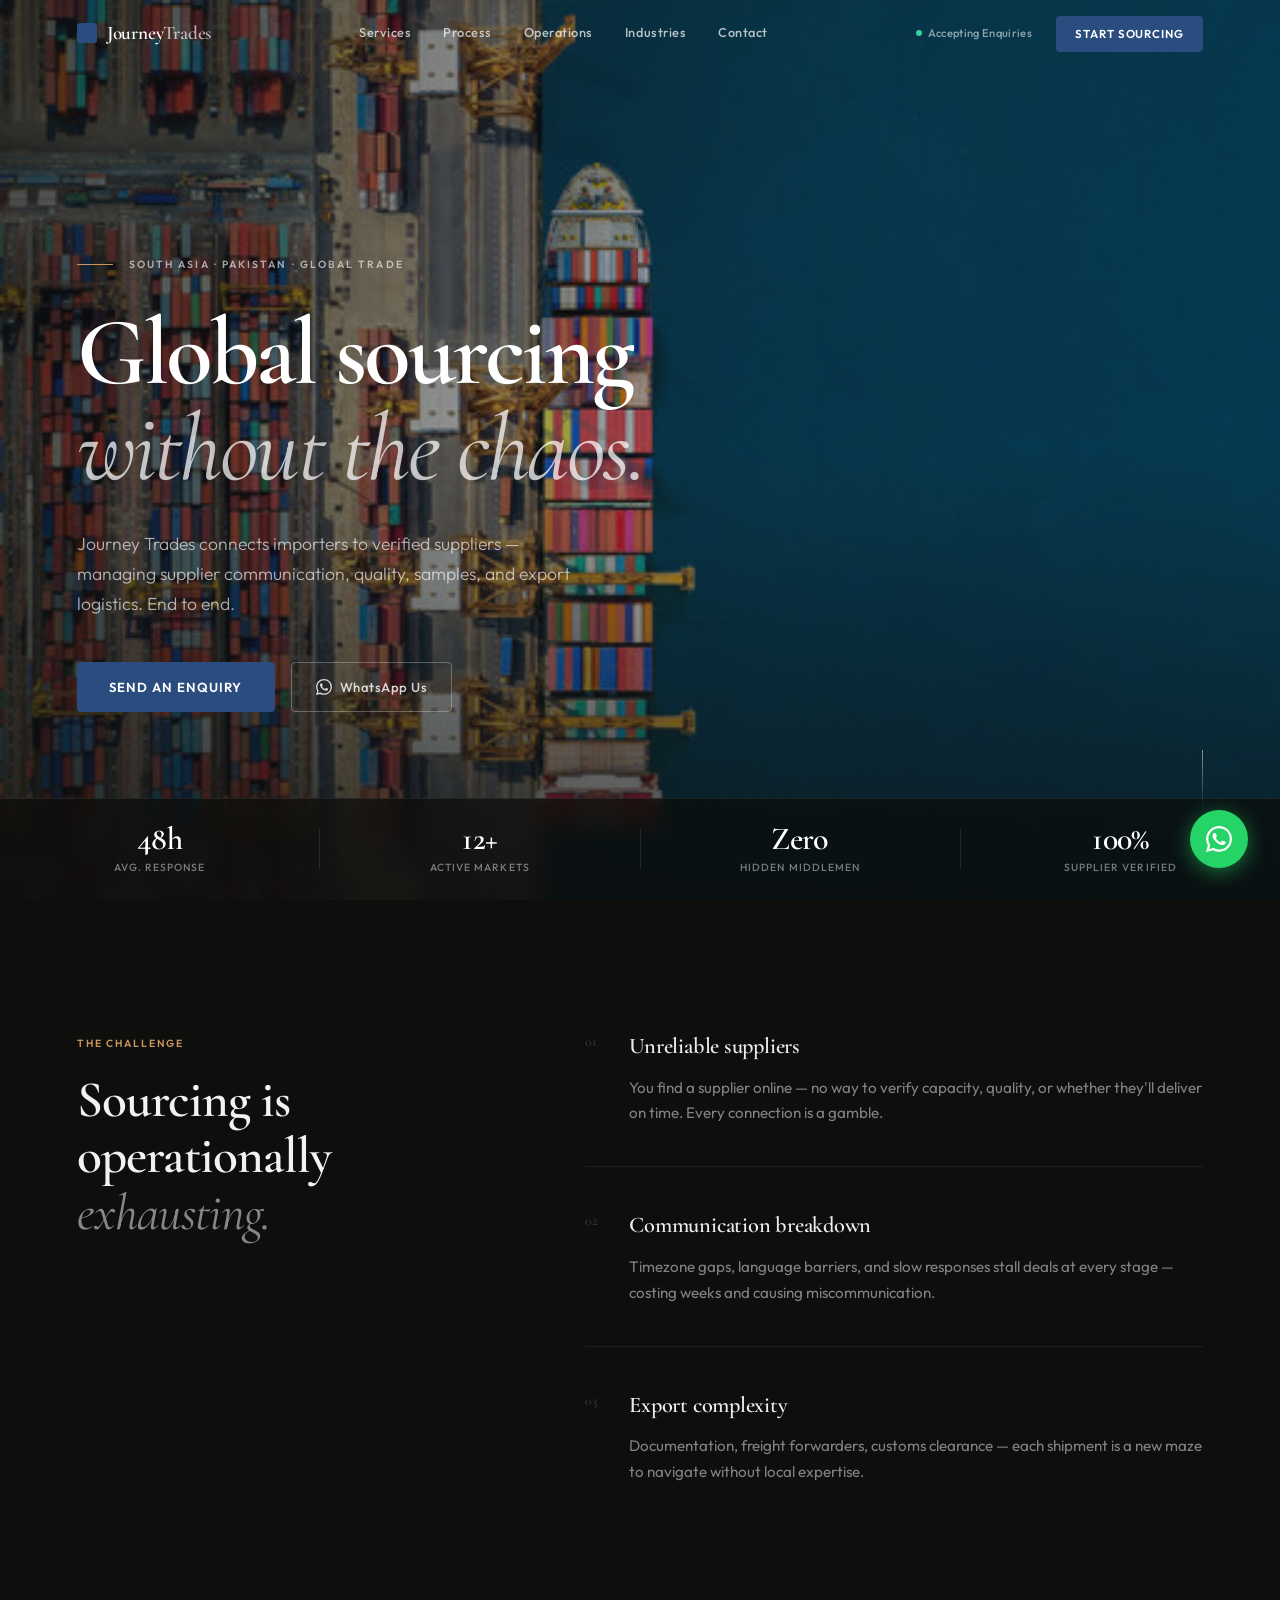
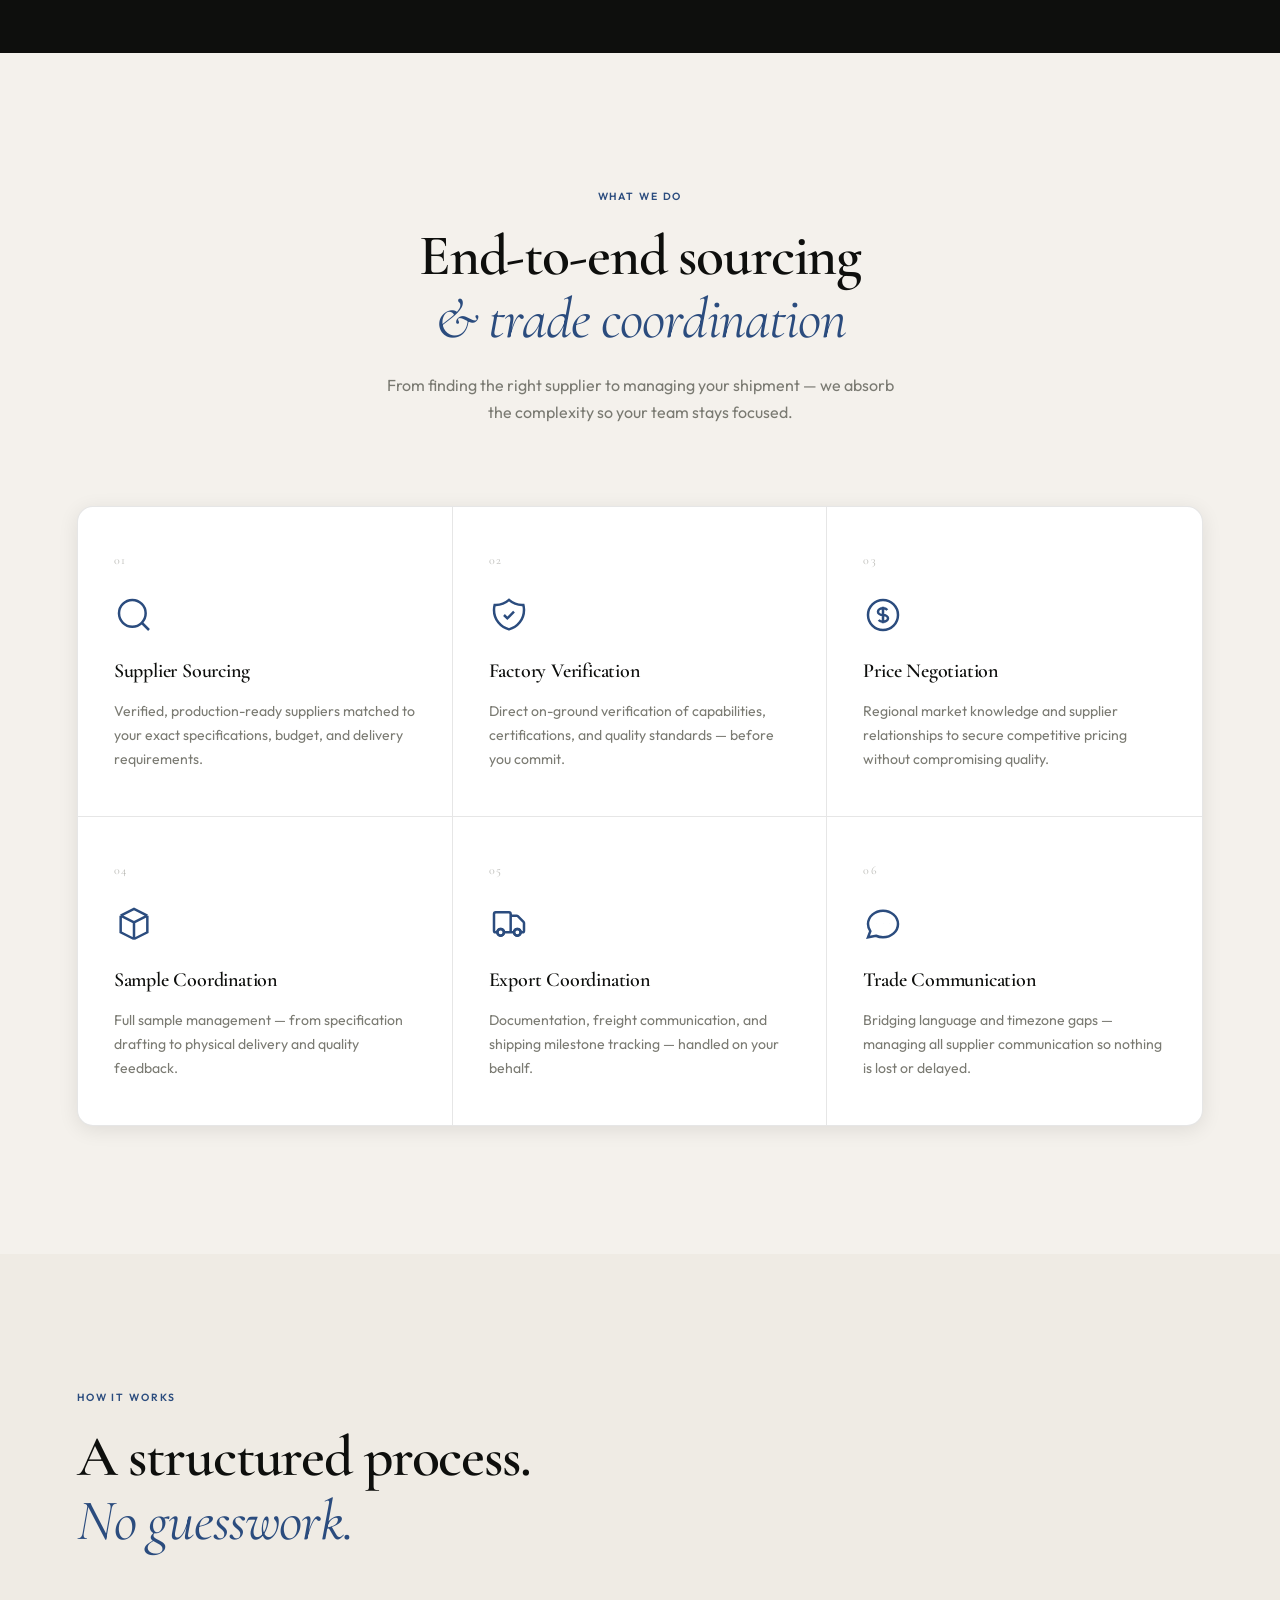
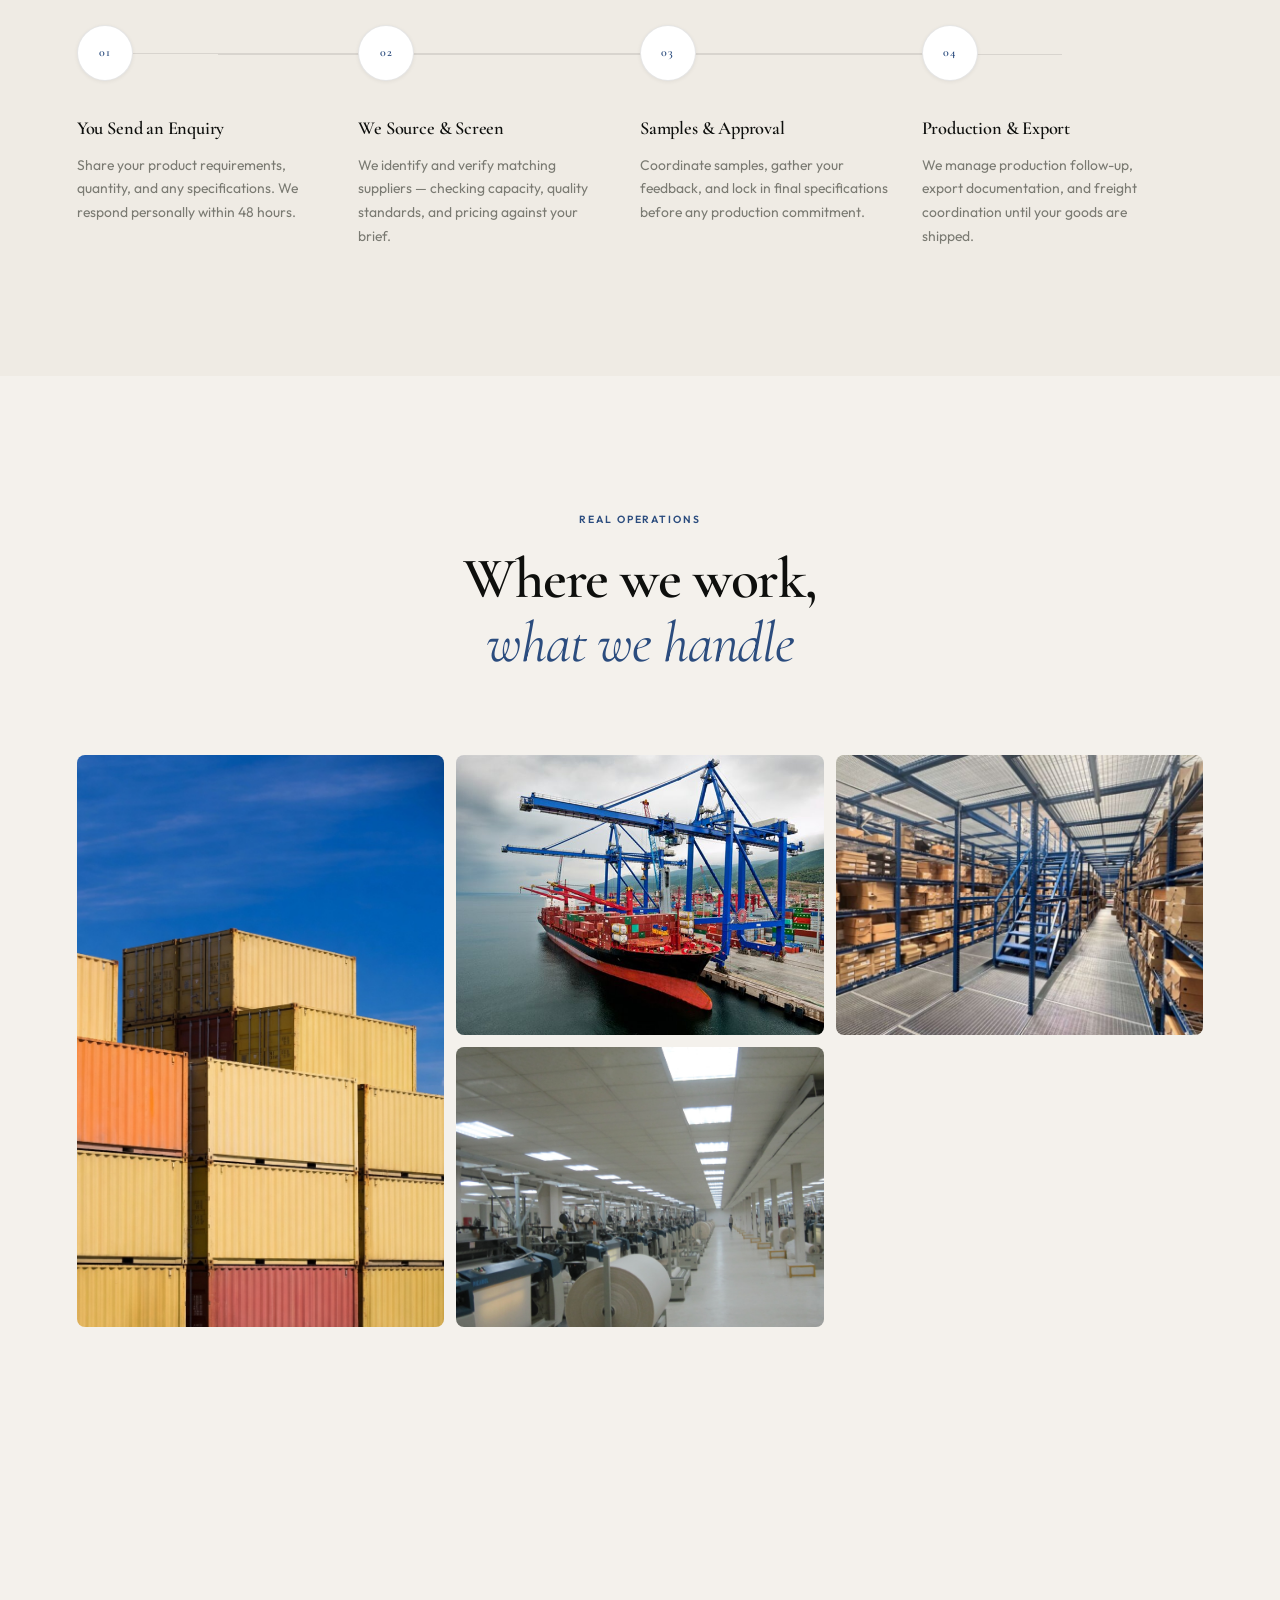
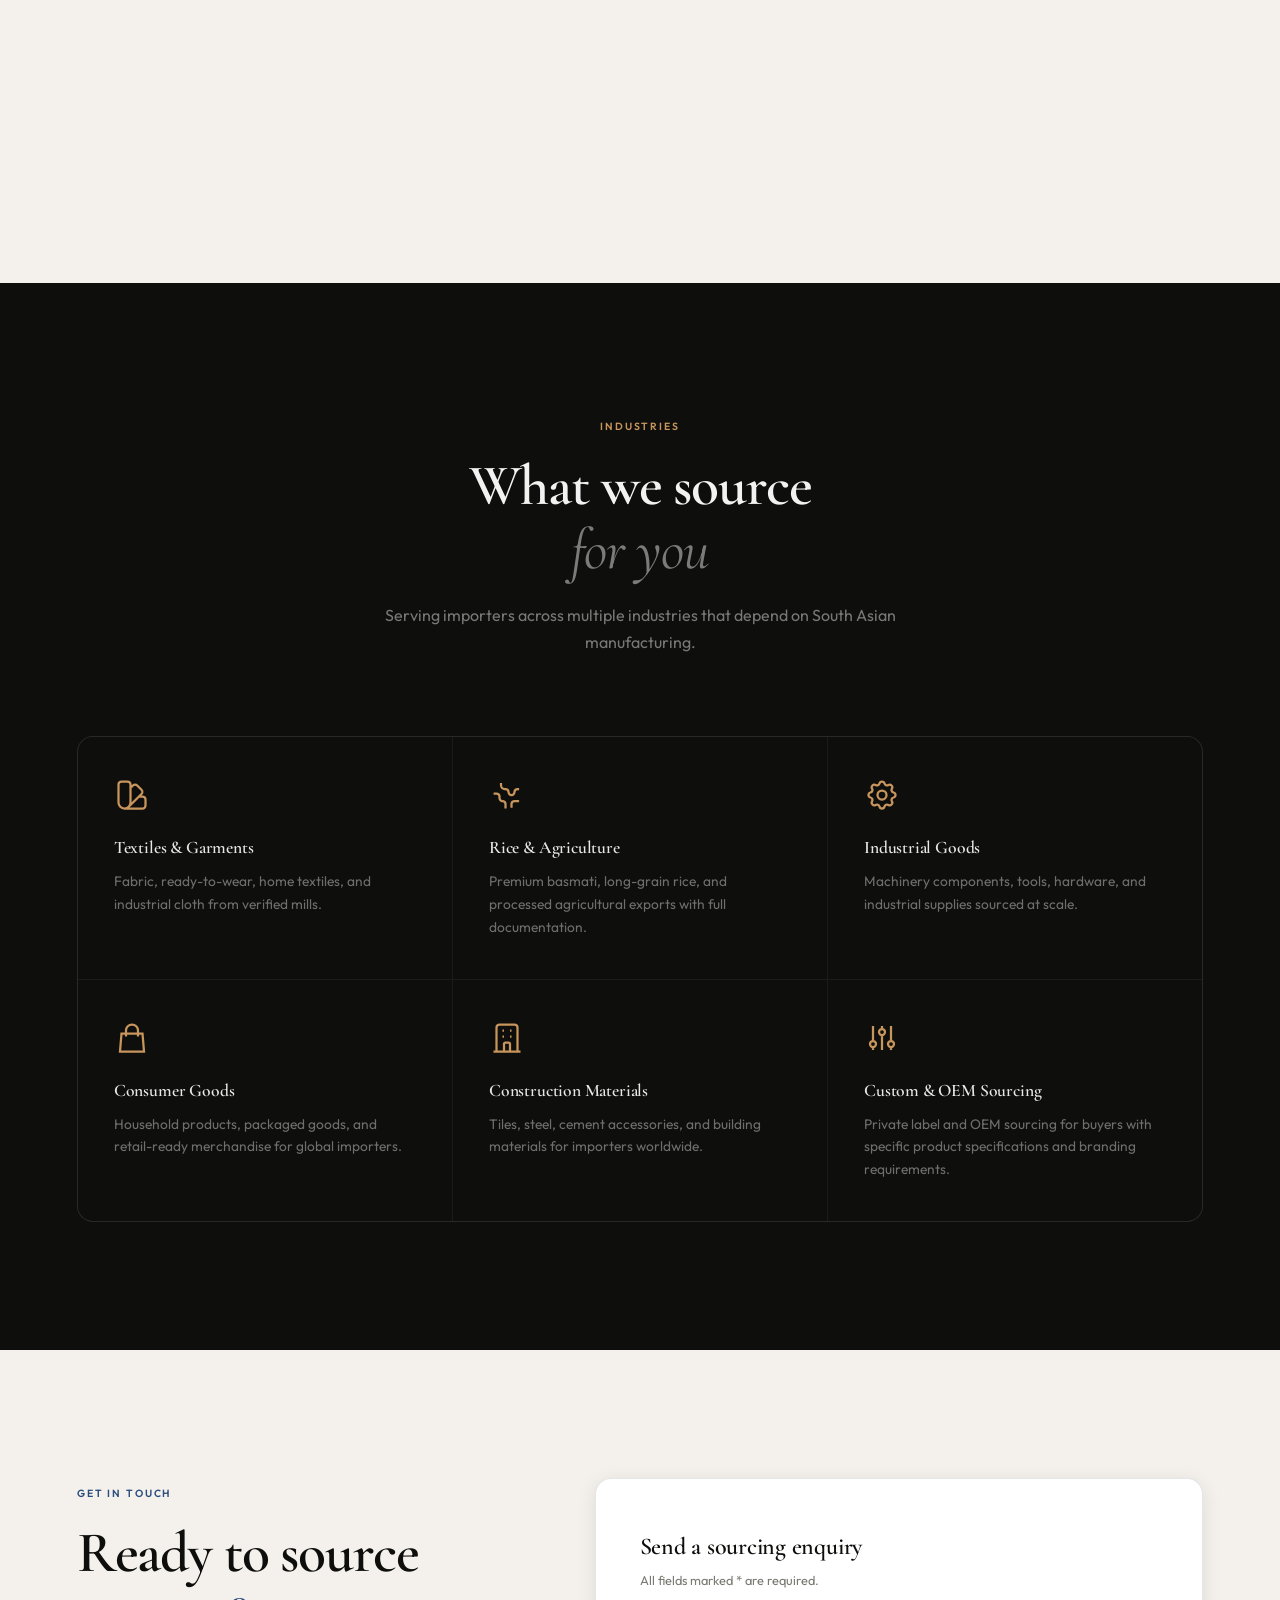
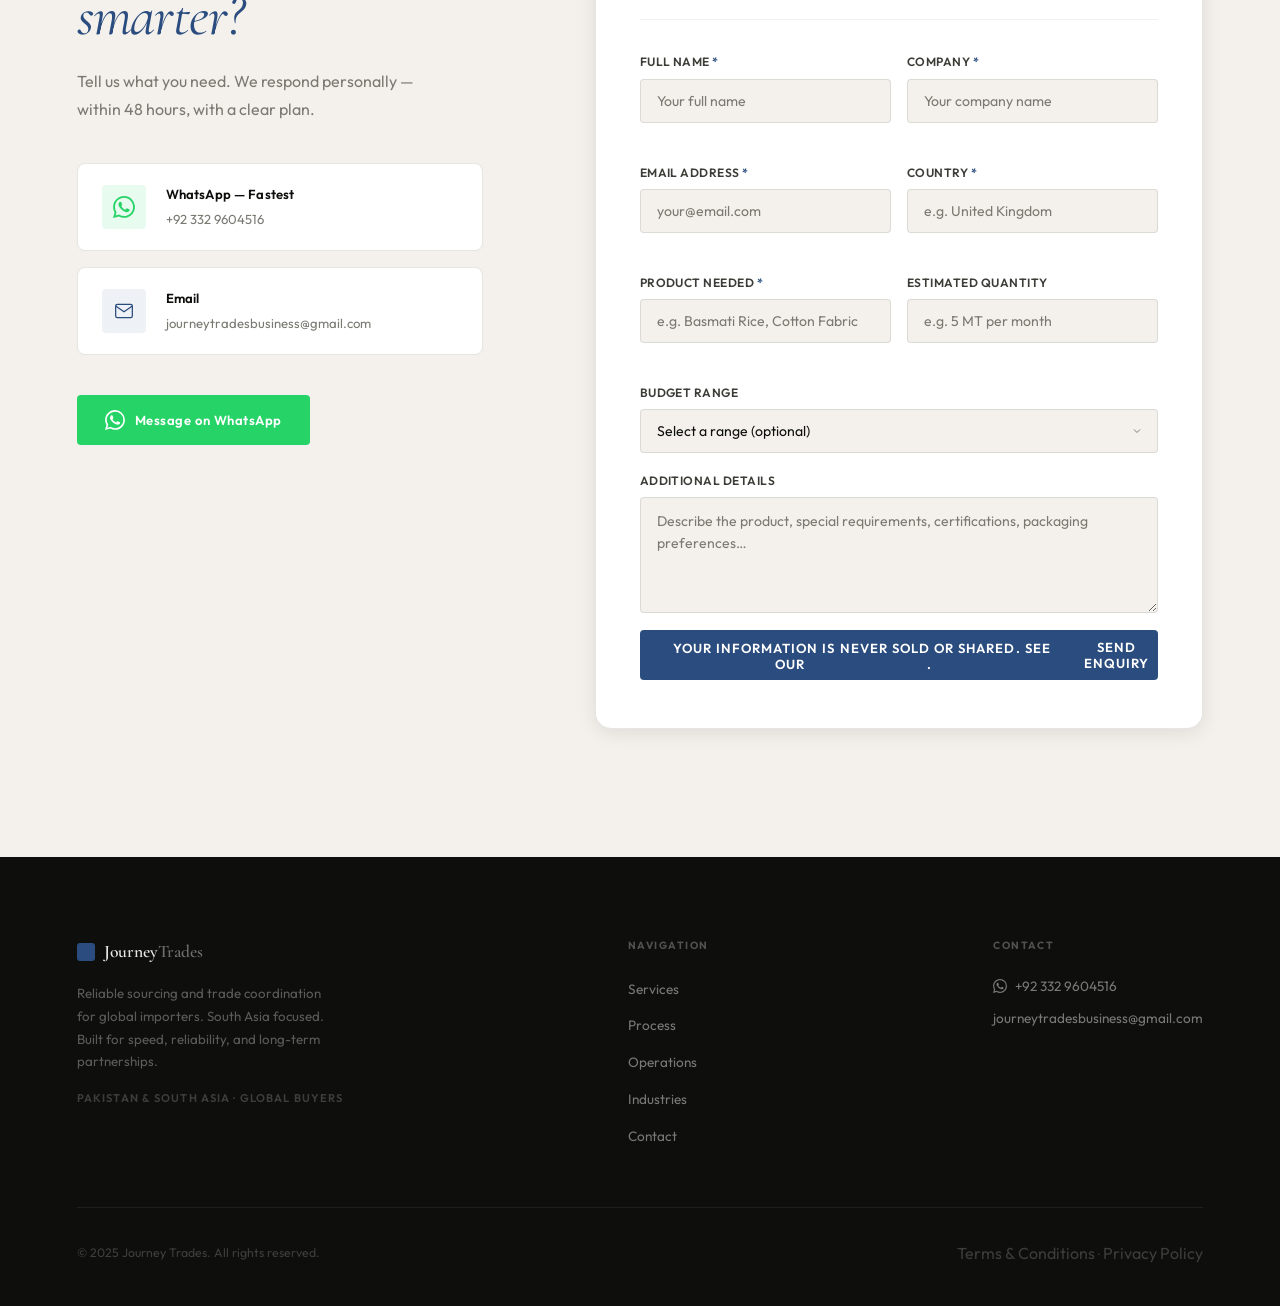
==== index.html @ 4d2b1385 "Update index.html" ====
<!DOCTYPE html>
<html lang="en">
<head>
  <meta charset="UTF-8">
  <meta name="viewport" content="width=device-width, initial-scale=1.0">
  <meta name="description" content="Journey Trades — Global sourcing without the operational chaos. Verified suppliers, trade coordination, and export management for importers worldwide.">
  <title>Journey Trades — Global Sourcing, Simplified</title>

  <!-- Fonts: Cormorant Garamond (display) + Outfit (body) -->
  <link rel="preconnect" href="https://fonts.googleapis.com">
  <link rel="preconnect" href="https://fonts.gstatic.com" crossorigin>
  <link href="https://fonts.googleapis.com/css2?family=Cormorant+Garamond:ital,wght@0,400;0,500;0,600;0,700;1,400;1,500&family=Outfit:wght@300;400;500;600;700&display=swap" rel="stylesheet">

  <link rel="stylesheet" href="./style.css">
</head>
<body>

<!-- ═══════════════════════════════════════
     NAVBAR
═══════════════════════════════════════ -->
<nav id="main-nav" role="navigation" aria-label="Main navigation">
  <div class="nav-inner">

    <a href="#" class="nav-logo" aria-label="Journey Trades home">
      <div class="nav-logo-mark" aria-hidden="true"></div>
      <span class="nav-logo-text">Journey<em>Trades</em></span>
    </a>

    <ul class="nav-links" role="list">
      <li><a href="#services">Services</a></li>
      <li><a href="#process">Process</a></li>
      <li><a href="#operations">Operations</a></li>
      <li><a href="#industries">Industries</a></li>
      <li><a href="#contact">Contact</a></li>
    </ul>

    <div class="nav-right">
      <span class="nav-badge" aria-hidden="true">
        <span class="nav-badge-dot"></span>
        Accepting Enquiries
      </span>
      <a href="#contact" class="nav-cta">Start Sourcing</a>
    </div>

    <button class="hamburger" id="hamburger" aria-label="Toggle navigation" aria-expanded="false" aria-controls="mobile-nav">
      <span></span>
      <span></span>
    </button>

  </div>
</nav>

<!-- Mobile Navigation -->
<div class="mobile-nav" id="mobile-nav" aria-hidden="true" role="dialog" aria-label="Mobile navigation">
  <div class="mobile-nav-inner">
    <a href="#services">Services</a>
    <a href="#process">Process</a>
    <a href="#operations">Operations</a>
    <a href="#industries">Industries</a>
    <a href="#contact">Contact</a>
    <a href="#contact" class="mobile-nav-cta">Start Sourcing →</a>
  </div>
</div>


<!-- ═══════════════════════════════════════
     HERO — Full-screen cinematic
═══════════════════════════════════════ -->
<section class="hero" id="hero" aria-label="Hero">

  <!-- Slideshow background -->
  <div class="hero-slideshow" aria-hidden="true">
    <div class="hero-slide active" data-src="./assets/images/hero-port.jpg"></div>
    <div class="hero-slide" data-src="./assets/images/hero-containers.jpg"></div>
    <div class="hero-slide" data-src="./assets/images/hero-factory.jpg"></div>
  </div>

  <!-- Overlays -->
  <div class="hero-overlay" aria-hidden="true"></div>
  <div class="hero-grain" aria-hidden="true"></div>

  <!-- Content -->
  <div class="hero-content">
    <div class="hero-eyebrow">
      <span class="hero-eyebrow-line" aria-hidden="true"></span>
      <span>South Asia · Pakistan · Global Trade</span>
    </div>

    <h1 class="hero-heading">
      Global sourcing<br>
      <em>without the chaos.</em>
    </h1>

    <p class="hero-sub">
      Journey Trades connects importers to verified suppliers — managing supplier communication, quality, samples, and export logistics. End to end.
    </p>

    <div class="hero-actions">
      <a href="#contact" class="btn-primary">Send an Enquiry</a>
      <a href="https://wa.me/923329604516" class="btn-ghost" target="_blank" rel="noopener">
        <svg width="16" height="16" viewBox="0 0 24 24" fill="currentColor" aria-hidden="true"><path d="M17.472 14.382c-.297-.149-1.758-.867-2.03-.967-.273-.099-.471-.148-.67.15-.197.297-.767.966-.94 1.164-.173.199-.347.223-.644.075-.297-.15-1.255-.463-2.39-1.475-.883-.788-1.48-1.761-1.653-2.059-.173-.297-.018-.458.13-.606.134-.133.298-.347.446-.52.149-.174.198-.298.298-.497.099-.198.05-.371-.025-.52-.075-.149-.669-1.612-.916-2.207-.242-.579-.487-.5-.669-.51-.173-.008-.371-.01-.57-.01-.198 0-.52.074-.792.372-.272.297-1.04 1.016-1.04 2.479 0 1.462 1.065 2.875 1.213 3.074.149.198 2.096 3.2 5.077 4.487.709.306 1.262.489 1.694.625.712.227 1.36.195 1.871.118.571-.085 1.758-.719 2.006-1.413.248-.694.248-1.289.173-1.413-.074-.124-.272-.198-.57-.347m-5.421 7.403h-.004a9.87 9.87 0 01-5.031-1.378l-.361-.214-3.741.982.998-3.648-.235-.374a9.86 9.86 0 01-1.51-5.26c.001-5.45 4.436-9.884 9.888-9.884 2.64 0 5.122 1.03 6.988 2.898a9.825 9.825 0 012.893 6.994c-.003 5.45-4.437 9.884-9.885 9.884m8.413-18.297A11.815 11.815 0 0012.05 0C5.495 0 .16 5.335.157 11.892c0 2.096.547 4.142 1.588 5.945L.057 24l6.305-1.654a11.882 11.882 0 005.683 1.448h.005c6.554 0 11.89-5.335 11.893-11.893a11.821 11.821 0 00-3.48-8.413z"/></svg>
        WhatsApp Us
      </a>
    </div>
  </div>

  <!-- Bottom bar: trust metrics -->
  <div class="hero-metrics" aria-label="Key stats">
    <div class="hero-metric">
      <span class="hero-metric-num">48h</span>
      <span class="hero-metric-label">Avg. Response</span>
    </div>
    <div class="hero-metric-div" aria-hidden="true"></div>
    <div class="hero-metric">
      <span class="hero-metric-num">12+</span>
      <span class="hero-metric-label">Active Markets</span>
    </div>
    <div class="hero-metric-div" aria-hidden="true"></div>
    <div class="hero-metric">
      <span class="hero-metric-num">Zero</span>
      <span class="hero-metric-label">Hidden Middlemen</span>
    </div>
    <div class="hero-metric-div" aria-hidden="true"></div>
    <div class="hero-metric">
      <span class="hero-metric-num">100%</span>
      <span class="hero-metric-label">Supplier Verified</span>
    </div>
  </div>

  <!-- Scroll indicator -->
  <div class="hero-scroll" aria-hidden="true">
    <span class="hero-scroll-line"></span>
  </div>

</section>


<!-- ═══════════════════════════════════════
     PROBLEM SECTION
═══════════════════════════════════════ -->
<section class="problem" id="problem" aria-labelledby="problem-heading">
  <div class="problem-inner">
    <div class="problem-left reveal">
      <span class="section-tag">The Challenge</span>
      <h2 id="problem-heading" class="section-heading">Sourcing is<br>operationally<br><em>exhausting.</em></h2>
    </div>
    <div class="problem-right">
      <div class="problem-item reveal">
        <div class="problem-num" aria-hidden="true">01</div>
        <div class="problem-text">
          <h3>Unreliable suppliers</h3>
          <p>You find a supplier online — no way to verify capacity, quality, or whether they'll deliver on time. Every connection is a gamble.</p>
        </div>
      </div>
      <div class="problem-item reveal">
        <div class="problem-num" aria-hidden="true">02</div>
        <div class="problem-text">
          <h3>Communication breakdown</h3>
          <p>Timezone gaps, language barriers, and slow responses stall deals at every stage — costing weeks and causing miscommunication.</p>
        </div>
      </div>
      <div class="problem-item reveal">
        <div class="problem-num" aria-hidden="true">03</div>
        <div class="problem-text">
          <h3>Export complexity</h3>
          <p>Documentation, freight forwarders, customs clearance — each shipment is a new maze to navigate without local expertise.</p>
        </div>
      </div>
    </div>
  </div>
</section>


<!-- ═══════════════════════════════════════
     SERVICES
═══════════════════════════════════════ -->
<section class="services" id="services" aria-labelledby="services-heading">
  <div class="section-head reveal">
    <span class="section-tag">What We Do</span>
    <h2 id="services-heading" class="section-heading">End-to-end sourcing<br><em>&amp; trade coordination</em></h2>
    <p class="section-sub">From finding the right supplier to managing your shipment — we absorb the complexity so your team stays focused.</p>
  </div>

  <div class="services-grid">

    <article class="service-card reveal">
      <div class="service-card-num" aria-hidden="true">01</div>
      <div class="service-icon" aria-hidden="true">
        <svg viewBox="0 0 24 24" fill="none" stroke="currentColor" stroke-width="1.5"><circle cx="11" cy="11" r="8"/><path d="m21 21-4.35-4.35"/></svg>
      </div>
      <h3>Supplier Sourcing</h3>
      <p>Verified, production-ready suppliers matched to your exact specifications, budget, and delivery requirements.</p>
    </article>

    <article class="service-card reveal">
      <div class="service-card-num" aria-hidden="true">02</div>
      <div class="service-icon" aria-hidden="true">
        <svg viewBox="0 0 24 24" fill="none" stroke="currentColor" stroke-width="1.5"><path d="M9 12l2 2 4-4m5.618-4.016A11.955 11.955 0 0112 2.944a11.955 11.955 0 01-8.618 3.04A12.02 12.02 0 003 9c0 5.591 3.824 10.29 9 11.622 5.176-1.332 9-6.03 9-11.622 0-1.042-.133-2.052-.382-3.016z"/></svg>
      </div>
      <h3>Factory Verification</h3>
      <p>Direct on-ground verification of capabilities, certifications, and quality standards — before you commit.</p>
    </article>

    <article class="service-card reveal">
      <div class="service-card-num" aria-hidden="true">03</div>
      <div class="service-icon" aria-hidden="true">
        <svg viewBox="0 0 24 24" fill="none" stroke="currentColor" stroke-width="1.5"><path d="M12 8c-1.657 0-3 .895-3 2s1.343 2 3 2 3 .895 3 2-1.343 2-3 2m0-8c1.11 0 2.08.402 2.599 1M12 8V7m0 1v8m0 0v1m0-1c-1.11 0-2.08-.402-2.599-1M21 12a9 9 0 11-18 0 9 9 0 0118 0z"/></svg>
      </div>
      <h3>Price Negotiation</h3>
      <p>Regional market knowledge and supplier relationships to secure competitive pricing without compromising quality.</p>
    </article>

    <article class="service-card reveal">
      <div class="service-card-num" aria-hidden="true">04</div>
      <div class="service-icon" aria-hidden="true">
        <svg viewBox="0 0 24 24" fill="none" stroke="currentColor" stroke-width="1.5"><path d="M20 7l-8-4-8 4m16 0l-8 4m8-4v10l-8 4m0-10L4 7m8 4v10M4 7v10l8 4"/></svg>
      </div>
      <h3>Sample Coordination</h3>
      <p>Full sample management — from specification drafting to physical delivery and quality feedback.</p>
    </article>

    <article class="service-card reveal">
      <div class="service-card-num" aria-hidden="true">05</div>
      <div class="service-icon" aria-hidden="true">
        <svg viewBox="0 0 24 24" fill="none" stroke="currentColor" stroke-width="1.5"><path d="M9 17a2 2 0 11-4 0 2 2 0 014 0zM19 17a2 2 0 11-4 0 2 2 0 014 0z"/><path d="M13 16V6a1 1 0 00-1-1H4a1 1 0 00-1 1v10a1 1 0 001 1h1m8-1a1 1 0 01-1 1H9m4-1V8a1 1 0 011-1h2.586a1 1 0 01.707.293l3.414 3.414a1 1 0 01.293.707V16a1 1 0 01-1 1h-1m-6-1a1 1 0 001 1h1M5 17a2 2 0 104 0m-4 0a2 2 0 114 0m6 0a2 2 0 104 0m-4 0a2 2 0 114 0"/></svg>
      </div>
      <h3>Export Coordination</h3>
      <p>Documentation, freight communication, and shipping milestone tracking — handled on your behalf.</p>
    </article>

    <article class="service-card reveal">
      <div class="service-card-num" aria-hidden="true">06</div>
      <div class="service-icon" aria-hidden="true">
        <svg viewBox="0 0 24 24" fill="none" stroke="currentColor" stroke-width="1.5"><path d="M8 12h.01M12 12h.01M16 12h.01M21 12c0 4.418-4.03 8-9 8a9.863 9.863 0 01-4.255-.949L3 20l1.395-3.72C3.512 15.042 3 13.574 3 12c0-4.418 4.03-8 9-8s9 3.582 9 8z"/></svg>
      </div>
      <h3>Trade Communication</h3>
      <p>Bridging language and timezone gaps — managing all supplier communication so nothing is lost or delayed.</p>
    </article>

  </div>
</section>


<!-- ═══════════════════════════════════════
     PROCESS
═══════════════════════════════════════ -->
<section class="process" id="process" aria-labelledby="process-heading">
  <div class="process-inner">
    <div class="section-head reveal">
      <span class="section-tag">How It Works</span>
      <h2 id="process-heading" class="section-heading">A structured process.<br><em>No guesswork.</em></h2>
    </div>

    <div class="process-steps">
      <div class="process-step reveal">
        <div class="process-step-num" aria-hidden="true">01</div>
        <div class="process-step-line" aria-hidden="true"></div>
        <h3>You Send an Enquiry</h3>
        <p>Share your product requirements, quantity, and any specifications. We respond personally within 48 hours.</p>
      </div>
      <div class="process-step reveal">
        <div class="process-step-num" aria-hidden="true">02</div>
        <div class="process-step-line" aria-hidden="true"></div>
        <h3>We Source &amp; Screen</h3>
        <p>We identify and verify matching suppliers — checking capacity, quality standards, and pricing against your brief.</p>
      </div>
      <div class="process-step reveal">
        <div class="process-step-num" aria-hidden="true">03</div>
        <div class="process-step-line" aria-hidden="true"></div>
        <h3>Samples &amp; Approval</h3>
        <p>Coordinate samples, gather your feedback, and lock in final specifications before any production commitment.</p>
      </div>
      <div class="process-step reveal">
        <div class="process-step-num" aria-hidden="true">04</div>
        <div class="process-step-line" aria-hidden="true"></div>
        <h3>Production &amp; Export</h3>
        <p>We manage production follow-up, export documentation, and freight coordination until your goods are shipped.</p>
      </div>
    </div>
  </div>
</section>


<!-- ═══════════════════════════════════════
     OPERATIONS GALLERY
═══════════════════════════════════════ -->
<section class="operations" id="operations" aria-labelledby="operations-heading">
  <div class="section-head reveal">
    <span class="section-tag">Real Operations</span>
    <h2 id="operations-heading" class="section-heading">Where we work,<br><em>what we handle</em></h2>
  </div>

  <div class="gallery-grid reveal">
    <div class="gallery-item gallery-tall">
      <img src="./assets/images/ops-containers-tall.jpg"
           alt="Container yard operations — stacked shipping containers"
           loading="lazy" width="600" height="840">
      <div class="gallery-caption">Container Yard Operations</div>
    </div>
    <div class="gallery-item">
      <img src="./assets/images/ops-port-crane.jpg"
           alt="Port crane loading containers for export"
           loading="lazy" width="600" height="420">
      <div class="gallery-caption">Port Loading — Export</div>
    </div>
    <div class="gallery-item">
      <img src="./assets/images/ops-warehouse.jpg"
           alt="Warehouse inventory and storage operations"
           loading="lazy" width="600" height="420">
      <div class="gallery-caption">Warehouse &amp; Storage</div>
    </div>
    <div class="gallery-item">
      <img src="./assets/images/ops-factory-floor.jpg"
           alt="Factory floor — textile production"
           loading="lazy" width="600" height="420">
      <div class="gallery-caption">Factory Inspection</div>
    </div>
  </div>

  <!-- Full-width cinematic strip -->
  <div class="gallery-strip reveal" aria-hidden="true">
    <img src="./assets/images/strip-port-wide.jpg"
         alt="Aerial view of container port operations"
         loading="lazy" width="1600" height="480">
    <div class="gallery-strip-overlay">
      <blockquote>
        "We operate where trade actually happens — on the ground, in the factories, at the ports."
      </blockquote>
    </div>
  </div>
</section>


<!-- ═══════════════════════════════════════
     INDUSTRIES
═══════════════════════════════════════ -->
<section class="industries" id="industries" aria-labelledby="industries-heading">
  <div class="section-head reveal">
    <span class="section-tag">Industries</span>
    <h2 id="industries-heading" class="section-heading">What we source<br><em>for you</em></h2>
    <p class="section-sub">Serving importers across multiple industries that depend on South Asian manufacturing.</p>
  </div>

  <div class="industries-grid">
    <div class="industry-item reveal">
      <div class="industry-icon" aria-hidden="true">
        <svg viewBox="0 0 24 24" fill="none" stroke="currentColor" stroke-width="1.5"><path d="M7 21a4 4 0 01-4-4V5a2 2 0 012-2h4a2 2 0 012 2v12a4 4 0 01-4 4zm0 0h12a2 2 0 002-2v-4a2 2 0 00-2-2h-2.343M11 7.343l1.657-1.657a2 2 0 012.828 0l2.829 2.829a2 2 0 010 2.828l-8.486 8.485M7 17h.01"/></svg>
      </div>
      <h4>Textiles &amp; Garments</h4>
      <p>Fabric, ready-to-wear, home textiles, and industrial cloth from verified mills.</p>
    </div>
    <div class="industry-item reveal">
      <div class="industry-icon" aria-hidden="true">
        <svg viewBox="0 0 24 24" fill="none" stroke="currentColor" stroke-width="1.5"><path d="M3.055 11H5a2 2 0 012 2v1a2 2 0 002 2 2 2 0 012 2v2.945M8 3.935V5.5A2.5 2.5 0 0010.5 8h.5a2 2 0 012 2 2 2 0 104 0 2 2 0 012-2h1.064M15 20.488V18a2 2 0 012-2h3.064"/></svg>
      </div>
      <h4>Rice &amp; Agriculture</h4>
      <p>Premium basmati, long-grain rice, and processed agricultural exports with full documentation.</p>
    </div>
    <div class="industry-item reveal">
      <div class="industry-icon" aria-hidden="true">
        <svg viewBox="0 0 24 24" fill="none" stroke="currentColor" stroke-width="1.5"><path d="M10.325 4.317c.426-1.756 2.924-1.756 3.35 0a1.724 1.724 0 002.573 1.066c1.543-.94 3.31.826 2.37 2.37a1.724 1.724 0 001.065 2.572c1.756.426 1.756 2.924 0 3.35a1.724 1.724 0 00-1.066 2.573c.94 1.543-.826 3.31-2.37 2.37a1.724 1.724 0 00-2.572 1.065c-.426 1.756-2.924 1.756-3.35 0a1.724 1.724 0 00-2.573-1.066c-1.543.94-3.31-.826-2.37-2.37a1.724 1.724 0 00-1.065-2.572c-1.756-.426-1.756-2.924 0-3.35a1.724 1.724 0 001.066-2.573c-.94-1.543.826-3.31 2.37-2.37.996.608 2.296.07 2.572-1.065z"/><circle cx="12" cy="12" r="3"/></svg>
      </div>
      <h4>Industrial Goods</h4>
      <p>Machinery components, tools, hardware, and industrial supplies sourced at scale.</p>
    </div>
    <div class="industry-item reveal">
      <div class="industry-icon" aria-hidden="true">
        <svg viewBox="0 0 24 24" fill="none" stroke="currentColor" stroke-width="1.5"><path d="M16 11V7a4 4 0 00-8 0v4M5 9h14l1 12H4L5 9z"/></svg>
      </div>
      <h4>Consumer Goods</h4>
      <p>Household products, packaged goods, and retail-ready merchandise for global importers.</p>
    </div>
    <div class="industry-item reveal">
      <div class="industry-icon" aria-hidden="true">
        <svg viewBox="0 0 24 24" fill="none" stroke="currentColor" stroke-width="1.5"><path d="M19 21V5a2 2 0 00-2-2H7a2 2 0 00-2 2v16m14 0h2m-2 0h-5m-9 0H3m2 0h5M9 7h1m-1 4h1m4-4h1m-1 4h1m-5 10v-5a1 1 0 011-1h2a1 1 0 011 1v5m-4 0h4"/></svg>
      </div>
      <h4>Construction Materials</h4>
      <p>Tiles, steel, cement accessories, and building materials for importers worldwide.</p>
    </div>
    <div class="industry-item reveal">
      <div class="industry-icon" aria-hidden="true">
        <svg viewBox="0 0 24 24" fill="none" stroke="currentColor" stroke-width="1.5"><path d="M12 6V4m0 2a2 2 0 100 4m0-4a2 2 0 110 4m-6 8a2 2 0 100-4m0 4a2 2 0 110-4m0 4v2m0-6V4m6 6v10m6-2a2 2 0 100-4m0 4a2 2 0 110-4m0 4v2m0-6V4"/></svg>
      </div>
      <h4>Custom &amp; OEM Sourcing</h4>
      <p>Private label and OEM sourcing for buyers with specific product specifications and branding requirements.</p>
    </div>
  </div>
</section>


<!-- ═══════════════════════════════════════
     CONTACT
═══════════════════════════════════════ -->
<section class="contact" id="contact" aria-labelledby="contact-heading">
  <div class="contact-inner">

    <!-- Left: Info -->
    <div class="contact-left reveal">
      <span class="section-tag">Get in Touch</span>
      <h2 id="contact-heading" class="section-heading">Ready to source<br><em>smarter?</em></h2>
      <p class="section-sub">Tell us what you need. We respond personally — within 48 hours, with a clear plan.</p>

      <div class="contact-channels">
        <a href="https://wa.me/923329604516" class="contact-channel" target="_blank" rel="noopener">
          <div class="contact-channel-icon wa" aria-hidden="true">
            <svg viewBox="0 0 24 24" fill="#25D366"><path d="M17.472 14.382c-.297-.149-1.758-.867-2.03-.967-.273-.099-.471-.148-.67.15-.197.297-.767.966-.94 1.164-.173.199-.347.223-.644.075-.297-.15-1.255-.463-2.39-1.475-.883-.788-1.48-1.761-1.653-2.059-.173-.297-.018-.458.13-.606.134-.133.298-.347.446-.52.149-.174.198-.298.298-.497.099-.198.05-.371-.025-.52-.075-.149-.669-1.612-.916-2.207-.242-.579-.487-.5-.669-.51-.173-.008-.371-.01-.57-.01-.198 0-.52.074-.792.372-.272.297-1.04 1.016-1.04 2.479 0 1.462 1.065 2.875 1.213 3.074.149.198 2.096 3.2 5.077 4.487.709.306 1.262.489 1.694.625.712.227 1.36.195 1.871.118.571-.085 1.758-.719 2.006-1.413.248-.694.248-1.289.173-1.413-.074-.124-.272-.198-.57-.347m-5.421 7.403h-.004a9.87 9.87 0 01-5.031-1.378l-.361-.214-3.741.982.998-3.648-.235-.374a9.86 9.86 0 01-1.51-5.26c.001-5.45 4.436-9.884 9.888-9.884 2.64 0 5.122 1.03 6.988 2.898a9.825 9.825 0 012.893 6.994c-.003 5.45-4.437 9.884-9.885 9.884m8.413-18.297A11.815 11.815 0 0012.05 0C5.495 0 .16 5.335.157 11.892c0 2.096.547 4.142 1.588 5.945L.057 24l6.305-1.654a11.882 11.882 0 005.683 1.448h.005c6.554 0 11.89-5.335 11.893-11.893a11.821 11.821 0 00-3.48-8.413z"/></svg>
          </div>
          <div>
            <strong>WhatsApp — Fastest</strong>
            <span>+92 332 9604516</span>
          </div>
        </a>
        <a href="mailto:journeytradesbusiness@gmail.com" class="contact-channel">
          <div class="contact-channel-icon em" aria-hidden="true">
            <svg viewBox="0 0 24 24" fill="none" stroke="currentColor" stroke-width="1.5"><path d="M4 4h16c1.1 0 2 .9 2 2v12c0 1.1-.9 2-2 2H4c-1.1 0-2-.9-2-2V6c0-1.1.9-2 2-2z"/><polyline points="22,6 12,13 2,6"/></svg>
          </div>
          <div>
            <strong>Email</strong>
            <span>journeytradesbusiness@gmail.com</span>
          </div>
        </a>
      </div>

      <a href="https://wa.me/923329604516" class="btn-wa" target="_blank" rel="noopener">
        <svg width="20" height="20" viewBox="0 0 24 24" fill="#fff" aria-hidden="true"><path d="M17.472 14.382c-.297-.149-1.758-.867-2.03-.967-.273-.099-.471-.148-.67.15-.197.297-.767.966-.94 1.164-.173.199-.347.223-.644.075-.297-.15-1.255-.463-2.39-1.475-.883-.788-1.48-1.761-1.653-2.059-.173-.297-.018-.458.13-.606.134-.133.298-.347.446-.52.149-.174.198-.298.298-.497.099-.198.05-.371-.025-.52-.075-.149-.669-1.612-.916-2.207-.242-.579-.487-.5-.669-.51-.173-.008-.371-.01-.57-.01-.198 0-.52.074-.792.372-.272.297-1.04 1.016-1.04 2.479 0 1.462 1.065 2.875 1.213 3.074.149.198 2.096 3.2 5.077 4.487.709.306 1.262.489 1.694.625.712.227 1.36.195 1.871.118.571-.085 1.758-.719 2.006-1.413.248-.694.248-1.289.173-1.413-.074-.124-.272-.198-.57-.347m-5.421 7.403h-.004a9.87 9.87 0 01-5.031-1.378l-.361-.214-3.741.982.998-3.648-.235-.374a9.86 9.86 0 01-1.51-5.26c.001-5.45 4.436-9.884 9.888-9.884 2.64 0 5.122 1.03 6.988 2.898a9.825 9.825 0 012.893 6.994c-.003 5.45-4.437 9.884-9.885 9.884m8.413-18.297A11.815 11.815 0 0012.05 0C5.495 0 .16 5.335.157 11.892c0 2.096.547 4.142 1.588 5.945L.057 24l6.305-1.654a11.882 11.882 0 005.683 1.448h.005c6.554 0 11.89-5.335 11.893-11.893a11.821 11.821 0 00-3.48-8.413z"/></svg>
        Message on WhatsApp
      </a>
    </div>

    <!-- Right: Form -->
    <div class="contact-form reveal">
      <!-- Success State -->
      <div class="form-success" id="form-success" role="alert" aria-live="polite" aria-atomic="true">
        <svg width="32" height="32" viewBox="0 0 24 24" fill="none" stroke="#22c55e" stroke-width="2" aria-hidden="true"><path d="M9 12l2 2 4-4m6 2a9 9 0 11-18 0 9 9 0 0118 0z"/></svg>
        <div>
          <strong>Enquiry received.</strong>
          <span>We'll respond within 48 hours.</span>
        </div>
      </div>

      <!-- The Form -->
      <form
        id="enquiry-form"
        action="https://formsubmit.co/journeytradesbusiness@gmail.com"
        method="POST"
        novalidate
        aria-label="Sourcing enquiry form"
      >
        <!-- FormSubmit config -->
        <input type="hidden" name="_subject" value="New Sourcing Enquiry — Journey Trades">
        <input type="hidden" name="_captcha" value="false">
        <input type="hidden" name="_template" value="table">
        <input type="hidden" name="_next" value="">
        <!-- Honeypot anti-spam -->
        <input type="text" name="_honey" style="display:none" tabindex="-1" autocomplete="off" aria-hidden="true">

        <div class="form-header">
          <h3>Send a sourcing enquiry</h3>
          <p>All fields marked <span aria-hidden="true">*</span><span class="sr-only">with an asterisk</span> are required.</p>
        </div>

        <div class="form-row">
          <div class="form-group">
            <label for="name">Full Name <span class="req" aria-hidden="true">*</span></label>
            <input type="text" id="name" name="name" placeholder="Your full name" required autocomplete="name">
            <span class="form-error" role="alert"></span>
          </div>
          <div class="form-group">
            <label for="company">Company <span class="req" aria-hidden="true">*</span></label>
            <input type="text" id="company" name="company" placeholder="Your company name" required autocomplete="organization">
            <span class="form-error" role="alert"></span>
          </div>
        </div>

        <div class="form-row">
          <div class="form-group">
            <label for="email">Email Address <span class="req" aria-hidden="true">*</span></label>
            <input type="email" id="email" name="email" placeholder="your@email.com" required autocomplete="email">
            <span class="form-error" role="alert"></span>
          </div>
          <div class="form-group">
            <label for="country">Country <span class="req" aria-hidden="true">*</span></label>
            <input type="text" id="country" name="country" placeholder="e.g. United Kingdom" required autocomplete="country-name">
            <span class="form-error" role="alert"></span>
          </div>
        </div>

        <div class="form-row">
          <div class="form-group">
            <label for="product">Product Needed <span class="req" aria-hidden="true">*</span></label>
            <input type="text" id="product" name="product_needed" placeholder="e.g. Basmati Rice, Cotton Fabric" required>
            <span class="form-error" role="alert"></span>
          </div>
          <div class="form-group">
            <label for="quantity">Estimated Quantity</label>
            <input type="text" id="quantity" name="quantity" placeholder="e.g. 5 MT per month">
          </div>
        </div>

        <div class="form-group">
          <label for="budget">Budget Range</label>
          <select id="budget" name="budget_range">
            <option value="">Select a range (optional)</option>
            <option>Under $10,000</option>
            <option>$10,000 – $50,000</option>
            <option>$50,000 – $200,000</option>
            <option>$200,000+</option>
            <option>Not decided yet</option>
          </select>
        </div>

        <div class="form-group">
          <label for="message">Additional Details</label>
          <textarea id="message" name="message" placeholder="Describe the product, special requirements, certifications, packaging preferences…" rows="4"></textarea>
        </div>

        <button type="submit" class="form-submit" id="form-submit-btn">
          <p class="form-privacy-line">
  <svg width="13" height="13" viewBox="0 0 24 24" fill="none" 
       stroke="currentColor" stroke-width="2" aria-hidden="true">
    <path d="M12 22s8-4 8-10V5l-8-3-8 3v7c0 6 8 10 8 10z"/>
  </svg>
  Your information is never sold or shared. See our 
  <a href="./privacy.html">Privacy Policy</a>.
          </p>
          <span class="btn-text">Send Enquiry</span>
          <span class="btn-loading" aria-hidden="true">
            <svg width="16" height="16" viewBox="0 0 24 24" fill="none" stroke="currentColor" stroke-width="2.5"><path d="M12 2v4M12 18v4M4.93 4.93l2.83 2.83M16.24 16.24l2.83 2.83M2 12h4M18 12h4M4.93 19.07l2.83-2.83M16.24 7.76l2.83-2.83"/></svg>
            Sending…
          </span>
        </button>

      </form>
    </div>

  </div>
</section>


<!-- ═══════════════════════════════════════
     FOOTER
═══════════════════════════════════════ -->
<footer>
  <div class="footer-inner">
    <div class="footer-brand">
      <a href="#" class="footer-logo" aria-label="Journey Trades home">
        <div class="footer-logo-mark" aria-hidden="true"></div>
        <span class="footer-logo-text">Journey<em>Trades</em></span>
      </a>
      <p>Reliable sourcing and trade coordination for global importers. South Asia focused. Built for speed, reliability, and long-term partnerships.</p>
      <div class="footer-region">Pakistan &amp; South Asia · Global Buyers</div>
    </div>

    <div class="footer-nav">
      <h5>Navigation</h5>
      <ul>
        <li><a href="#services">Services</a></li>
        <li><a href="#process">Process</a></li>
        <li><a href="#operations">Operations</a></li>
        <li><a href="#industries">Industries</a></li>
        <li><a href="#contact">Contact</a></li>
      </ul>
    </div>

    <div class="footer-contact-col">
      <h5>Contact</h5>
      <a href="https://wa.me/923329604516" target="_blank" rel="noopener">
        <svg width="14" height="14" viewBox="0 0 24 24" fill="currentColor" aria-hidden="true"><path d="M17.472 14.382c-.297-.149-1.758-.867-2.03-.967-.273-.099-.471-.148-.67.15-.197.297-.767.966-.94 1.164-.173.199-.347.223-.644.075-.297-.15-1.255-.463-2.39-1.475-.883-.788-1.48-1.761-1.653-2.059-.173-.297-.018-.458.13-.606.134-.133.298-.347.446-.52.149-.174.198-.298.298-.497.099-.198.05-.371-.025-.52-.075-.149-.669-1.612-.916-2.207-.242-.579-.487-.5-.669-.51-.173-.008-.371-.01-.57-.01-.198 0-.52.074-.792.372-.272.297-1.04 1.016-1.04 2.479 0 1.462 1.065 2.875 1.213 3.074.149.198 2.096 3.2 5.077 4.487.709.306 1.262.489 1.694.625.712.227 1.36.195 1.871.118.571-.085 1.758-.719 2.006-1.413.248-.694.248-1.289.173-1.413-.074-.124-.272-.198-.57-.347m-5.421 7.403h-.004a9.87 9.87 0 01-5.031-1.378l-.361-.214-3.741.982.998-3.648-.235-.374a9.86 9.86 0 01-1.51-5.26c.001-5.45 4.436-9.884 9.888-9.884 2.64 0 5.122 1.03 6.988 2.898a9.825 9.825 0 012.893 6.994c-.003 5.45-4.437 9.884-9.885 9.884m8.413-18.297A11.815 11.815 0 0012.05 0C5.495 0 .16 5.335.157 11.892c0 2.096.547 4.142 1.588 5.945L.057 24l6.305-1.654a11.882 11.882 0 005.683 1.448h.005c6.554 0 11.89-5.335 11.893-11.893a11.821 11.821 0 00-3.48-8.413z"/></svg>
        +92 332 9604516
      </a>
      <a href="mailto:journeytradesbusiness@gmail.com">journeytradesbusiness@gmail.com</a>
    </div>
  </div>

  <div class="footer-bottom">
  <p>© 2025 Journey Trades. All rights reserved.</p>
  <div class="footer-legal-links">
    <a href="./terms.html">Terms &amp; Conditions</a>
    <span aria-hidden="true">·</span>
    <a href="./privacy.html">Privacy Policy</a>
  </div>
  </div>
</footer>


<!-- ═══════════════════════════════════════
     FLOATING WHATSAPP
═══════════════════════════════════════ -->
<a href="https://wa.me/923329604516" class="floating-wa" target="_blank" rel="noopener" aria-label="Chat on WhatsApp">
  <svg width="26" height="26" viewBox="0 0 24 24" fill="#fff" aria-hidden="true"><path d="M17.472 14.382c-.297-.149-1.758-.867-2.03-.967-.273-.099-.471-.148-.67.15-.197.297-.767.966-.94 1.164-.173.199-.347.223-.644.075-.297-.15-1.255-.463-2.39-1.475-.883-.788-1.48-1.761-1.653-2.059-.173-.297-.018-.458.13-.606.134-.133.298-.347.446-.52.149-.174.198-.298.298-.497.099-.198.05-.371-.025-.52-.075-.149-.669-1.612-.916-2.207-.242-.579-.487-.5-.669-.51-.173-.008-.371-.01-.57-.01-.198 0-.52.074-.792.372-.272.297-1.04 1.016-1.04 2.479 0 1.462 1.065 2.875 1.213 3.074.149.198 2.096 3.2 5.077 4.487.709.306 1.262.489 1.694.625.712.227 1.36.195 1.871.118.571-.085 1.758-.719 2.006-1.413.248-.694.248-1.289.173-1.413-.074-.124-.272-.198-.57-.347m-5.421 7.403h-.004a9.87 9.87 0 01-5.031-1.378l-.361-.214-3.741.982.998-3.648-.235-.374a9.86 9.86 0 01-1.51-5.26c.001-5.45 4.436-9.884 9.888-9.884 2.64 0 5.122 1.03 6.988 2.898a9.825 9.825 0 012.893 6.994c-.003 5.45-4.437 9.884-9.885 9.884m8.413-18.297A11.815 11.815 0 0012.05 0C5.495 0 .16 5.335.157 11.892c0 2.096.547 4.142 1.588 5.945L.057 24l6.305-1.654a11.882 11.882 0 005.683 1.448h.005c6.554 0 11.89-5.335 11.893-11.893a11.821 11.821 0 00-3.48-8.413z"/></svg>
</a>

<script src="./script.js"></script>
</body>
</html>
---- style.css ----
/* ═══════════════════════════════════════════════════════════
   JOURNEY TRADES — style.css
   Premium B2B sourcing website
   Design: cinematic · editorial · minimal · trustworthy
   Fonts: Cormorant Garamond (display) + Outfit (body)
═══════════════════════════════════════════════════════════ */


/* ── DESIGN TOKENS ─────────────────────────────────────── */
:root {
  /* Backgrounds */
  --bg:          #F4F1EC;
  --bg-warm:     #EFEBE4;
  --surface:     #FFFFFF;
  --dark:        #0E0F0D;
  --dark-mid:    #1C1E1A;

  /* Text */
  --text-head:   #0E0F0D;
  --text-body:   #3D3D38;
  --text-muted:  #7A7A72;
  --text-light:  rgba(255,255,255,0.88);
  --text-dim:    rgba(255,255,255,0.44);

  /* Accent */
  --accent:      #2B4C7E;
  --accent-mid:  #1E3B6B;
  --accent-warm: #C8955C;

  /* Utility */
  --border:      rgba(14,15,13,0.10);
  --border-warm: rgba(14,15,13,0.06);
  --whatsapp:    #25D366;

  /* Spacing */
  --nav-h:       68px;
  --max-w:       1380px;
  --pad-x:       6%;
  --pad-x-sm:    5%;

  /* Typography */
  --font-display: 'Cormorant Garamond', Georgia, serif;
  --font-body:    'Outfit', system-ui, sans-serif;

  /* Radius */
  --r-sm:        4px;
  --r:           8px;
  --r-lg:        16px;

  /* Shadows */
  --shadow-sm:   0 1px 4px rgba(14,15,13,0.06);
  --shadow:      0 4px 20px rgba(14,15,13,0.09);
  --shadow-lg:   0 16px 60px rgba(14,15,13,0.14);
}


/* ── RESET ──────────────────────────────────────────────── */
*, *::before, *::after {
  box-sizing: border-box;
  margin: 0;
  padding: 0;
}

html {
  scroll-behavior: smooth;
  scroll-padding-top: var(--nav-h);
  -webkit-text-size-adjust: 100%;
  font-size: 16px;
}

body {
  font-family: var(--font-body);
  background: var(--bg);
  color: var(--text-body);
  line-height: 1.65;
  -webkit-font-smoothing: antialiased;
  -moz-osx-font-smoothing: grayscale;
  overflow-x: hidden;
}

img {
  display: block;
  max-width: 100%;
  height: auto;
}

a {
  color: inherit;
  text-decoration: none;
}

ul { list-style: none; }

button, input, select, textarea {
  font-family: var(--font-body);
}

.sr-only {
  position: absolute;
  width: 1px;
  height: 1px;
  padding: 0;
  margin: -1px;
  overflow: hidden;
  clip: rect(0,0,0,0);
  white-space: nowrap;
  border-width: 0;
}


/* ── SHARED TOKENS ──────────────────────────────────────── */
.section-tag {
  display: inline-block;
  font-family: var(--font-body);
  font-size: 0.65rem;
  font-weight: 600;
  letter-spacing: 0.18em;
  text-transform: uppercase;
  color: var(--accent);
  margin-bottom: 1.25rem;
}

.section-heading {
  font-family: var(--font-display);
  font-size: clamp(2.2rem, 4.5vw, 3.8rem);
  font-weight: 600;
  line-height: 1.1;
  color: var(--text-head);
  letter-spacing: -0.02em;
}

.section-heading em {
  font-style: italic;
  font-weight: 400;
  color: var(--accent);
}

.section-sub {
  font-size: 1rem;
  color: var(--text-muted);
  max-width: 520px;
  line-height: 1.7;
  margin-top: 1.25rem;
}

.section-head {
  text-align: center;
  margin-bottom: 5rem;
}

.section-head .section-sub {
  margin-left: auto;
  margin-right: auto;
}


/* ═══════════════════════════════════════════════════════════
   NAVBAR
═══════════════════════════════════════════════════════════ */
nav {
  position: fixed;
  top: 0; left: 0; right: 0;
  z-index: 100;
  height: var(--nav-h);
  transition: background 0.4s ease, box-shadow 0.4s ease, border-color 0.4s ease;
  border-bottom: 1px solid transparent;
}

/* Transparent over hero */
nav.nav-transparent {
  background: transparent;
}

/* Solid after scroll */
nav.nav-solid {
  background: rgba(244,241,236,0.97);
  border-bottom-color: var(--border);
  box-shadow: 0 1px 20px rgba(14,15,13,0.07);
  backdrop-filter: blur(12px);
  -webkit-backdrop-filter: blur(12px);
}

.nav-inner {
  height: 100%;
  max-width: var(--max-w);
  margin: 0 auto;
  padding: 0 var(--pad-x);
  display: flex;
  align-items: center;
  justify-content: space-between;
  gap: 2rem;
}

/* Logo */
.nav-logo {
  display: inline-flex;
  align-items: center;
  gap: 0;
  flex-shrink: 0;
  text-decoration: none;
}

.nav-logo-mark {
  width: 20px;
  height: 20px;
  background: var(--accent);
  border-radius: 3px;
  margin-right: 10px;
  flex-shrink: 0;
  transition: transform 0.3s cubic-bezier(0.34, 1.56, 0.64, 1);
}

.nav-logo:hover .nav-logo-mark {
  transform: rotate(10deg) scale(1.05);
}

.nav-logo-text {
  font-family: var(--font-display);
  font-size: 1.2rem;
  font-weight: 600;
  letter-spacing: -0.01em;
  color: #fff;
  transition: color 0.3s;
}

.nav-logo-text em {
  font-style: normal;
  color: rgba(255,255,255,0.65);
}

/* When navbar is solid */
nav.nav-solid .nav-logo-text { color: var(--text-head); }
nav.nav-solid .nav-logo-text em { color: var(--accent); }

/* Nav Links */
.nav-links {
  display: flex;
  align-items: center;
  gap: 0;
  flex: 1;
  justify-content: center;
}

.nav-links a {
  font-size: 0.8rem;
  font-weight: 500;
  letter-spacing: 0.04em;
  color: rgba(255,255,255,0.7);
  padding: 0 1rem;
  height: var(--nav-h);
  display: flex;
  align-items: center;
  border-bottom: 1.5px solid transparent;
  transition: color 0.2s, border-color 0.2s;
  white-space: nowrap;
}

.nav-links a:hover {
  color: #fff;
}

nav.nav-solid .nav-links a { color: var(--text-muted); }
nav.nav-solid .nav-links a:hover { color: var(--text-head); border-bottom-color: var(--accent); }

/* Nav Right */
.nav-right {
  display: flex;
  align-items: center;
  gap: 1.5rem;
  flex-shrink: 0;
}

.nav-badge {
  display: flex;
  align-items: center;
  gap: 6px;
  font-size: 0.7rem;
  font-weight: 500;
  letter-spacing: 0.03em;
  color: rgba(255,255,255,0.55);
  white-space: nowrap;
}

nav.nav-solid .nav-badge { color: var(--text-muted); }

.nav-badge-dot {
  width: 6px;
  height: 6px;
  background: #34d399;
  border-radius: 50%;
  animation: navPulse 2.5s infinite;
}

@keyframes navPulse {
  0%, 100% { box-shadow: 0 0 0 0 rgba(52,211,153,0.5); }
  60%       { box-shadow: 0 0 0 4px rgba(52,211,153,0); }
}

.nav-cta {
  display: inline-flex;
  align-items: center;
  height: 36px;
  padding: 0 1.2rem;
  background: var(--accent);
  color: #fff !important;
  font-size: 0.72rem;
  font-weight: 600;
  letter-spacing: 0.08em;
  text-transform: uppercase;
  border-radius: var(--r-sm);
  transition: background 0.2s, transform 0.15s, box-shadow 0.2s;
  white-space: nowrap;
}

.nav-cta:hover {
  background: var(--accent-mid);
  transform: translateY(-1px);
  box-shadow: 0 4px 16px rgba(43,76,126,0.4);
}

/* Hamburger */
.hamburger {
  display: none;
  flex-direction: column;
  justify-content: center;
  gap: 6px;
  width: 36px;
  height: 36px;
  background: none;
  border: none;
  cursor: pointer;
  padding: 6px;
  border-radius: var(--r-sm);
  transition: background 0.15s;
}

.hamburger span {
  display: block;
  width: 100%;
  height: 1.5px;
  background: #fff;
  transform-origin: center;
  transition: transform 0.3s cubic-bezier(0.23, 1, 0.32, 1), opacity 0.2s, background 0.3s;
}

nav.nav-solid .hamburger span { background: var(--text-head); }

.hamburger.open span:nth-child(1) { transform: translateY(7.5px) rotate(45deg); }
.hamburger.open span:nth-child(2) { transform: translateY(-7.5px) rotate(-45deg); }


/* ── MOBILE NAV ─────────────────────────────────────────── */
.mobile-nav {
  position: fixed;
  top: var(--nav-h);
  left: 0; right: 0;
  z-index: 99;
  background: var(--bg);
  border-bottom: 1px solid var(--border);
  box-shadow: 0 16px 40px rgba(14,15,13,0.1);
  transform: translateY(-10px);
  opacity: 0;
  pointer-events: none;
  visibility: hidden;
  transition:
    transform 0.3s cubic-bezier(0.23, 1, 0.32, 1),
    opacity 0.3s ease,
    visibility 0.3s;
}

.mobile-nav.open {
  transform: translateY(0);
  opacity: 1;
  pointer-events: all;
  visibility: visible;
}

.mobile-nav-inner {
  padding: 1.25rem 0;
}

.mobile-nav a {
  display: block;
  padding: 0.85rem var(--pad-x-sm);
  font-size: 0.88rem;
  font-weight: 500;
  color: var(--text-body);
  border-bottom: 1px solid var(--border-warm);
  transition: color 0.15s, background 0.15s;
  letter-spacing: 0.01em;
}

.mobile-nav a:last-of-type { border-bottom: none; }
.mobile-nav a:hover { color: var(--text-head); background: var(--bg-warm); }

.mobile-nav-cta {
  display: block;
  margin: 1rem var(--pad-x-sm);
  padding: 0.9rem 1.5rem !important;
  background: var(--accent) !important;
  color: #fff !important;
  border-radius: var(--r-sm) !important;
  text-align: center;
  font-size: 0.78rem !important;
  font-weight: 700 !important;
  letter-spacing: 0.08em !important;
  text-transform: uppercase;
  border-bottom: none !important;
  transition: background 0.2s !important;
}

.mobile-nav-cta:hover {
  background: var(--accent-mid) !important;
}


/* ═══════════════════════════════════════════════════════════
   HERO — Full screen cinematic
═══════════════════════════════════════════════════════════ */
.hero {
  position: relative;
  height: 100svh;
  min-height: 600px;
  display: flex;
  flex-direction: column;
  justify-content: center;
  align-items: flex-start;
  overflow: hidden;
  background: var(--dark); /* Fallback if images fail */
}

/* ── Slideshow background ── */
.hero-slideshow {
  position: absolute;
  inset: 0;
  z-index: 0;
}

.hero-slide {
  position: absolute;
  inset: 0;
  background-size: cover;
  background-position: center;
  background-repeat: no-repeat;
  opacity: 0;
  transform: scale(1.04);
  transition:
    opacity 1.4s cubic-bezier(0.4, 0, 0.2, 1),
    transform 8s cubic-bezier(0.25, 0.46, 0.45, 0.94);
  will-change: opacity, transform;
}

.hero-slide.active {
  opacity: 1;
  transform: scale(1);
}

/* ── Overlays ── */
.hero-overlay {
  position: absolute;
  inset: 0;
  z-index: 1;
  /* Gradient: dark left + dark bottom */
  background:
    linear-gradient(105deg, rgba(10,12,10,0.75) 0%, rgba(10,12,10,0.30) 55%, rgba(10,12,10,0.15) 100%),
    linear-gradient(to top, rgba(10,12,10,0.65) 0%, transparent 50%);
}

/* Subtle film grain texture */
.hero-grain {
  position: absolute;
  inset: 0;
  z-index: 2;
  opacity: 0.04;
  background-image: url("data:image/svg+xml,%3Csvg viewBox='0 0 256 256' xmlns='http://www.w3.org/2000/svg'%3E%3Cfilter id='noise'%3E%3CfeTurbulence type='fractalNoise' baseFrequency='0.9' numOctaves='4' stitchTiles='stitch'/%3E%3C/filter%3E%3Crect width='100%25' height='100%25' filter='url(%23noise)' opacity='1'/%3E%3C/svg%3E");
  background-repeat: repeat;
  background-size: 180px;
  pointer-events: none;
}

/* ── Hero content ── */
.hero-content {
  position: relative;
  z-index: 3;
  max-width: var(--max-w);
  width: 100%;
  margin: 0 auto;
  padding: 0 var(--pad-x);
  padding-top: var(--nav-h);
}

.hero-eyebrow {
  display: flex;
  align-items: center;
  gap: 1rem;
  margin-bottom: 2rem;
  animation: heroFadeUp 1s ease 0.2s both;
}

.hero-eyebrow-line {
  display: block;
  width: 36px;
  height: 1px;
  background: var(--accent-warm);
  flex-shrink: 0;
}

.hero-eyebrow span:last-child {
  font-size: 0.65rem;
  font-weight: 600;
  letter-spacing: 0.2em;
  text-transform: uppercase;
  color: rgba(255,255,255,0.6);
}

.hero-heading {
  font-family: var(--font-display);
  font-size: clamp(3rem, 7.5vw, 6.5rem);
  font-weight: 600;
  line-height: 1.0;
  letter-spacing: -0.03em;
  color: #fff;
  max-width: 14ch;
  animation: heroFadeUp 1s ease 0.35s both;
}

.hero-heading em {
  display: block;
  font-style: italic;
  font-weight: 400;
  color: rgba(255,255,255,0.72);
}

.hero-sub {
  font-size: clamp(0.95rem, 1.4vw, 1.1rem);
  color: rgba(255,255,255,0.65);
  max-width: 500px;
  line-height: 1.7;
  margin-top: 2rem;
  font-weight: 300;
  animation: heroFadeUp 1s ease 0.5s both;
}

.hero-actions {
  display: flex;
  align-items: center;
  gap: 1rem;
  margin-top: 2.75rem;
  flex-wrap: wrap;
  animation: heroFadeUp 1s ease 0.65s both;
}

.btn-primary {
  display: inline-flex;
  align-items: center;
  height: 50px;
  padding: 0 2rem;
  background: var(--accent);
  color: #fff;
  font-size: 0.82rem;
  font-weight: 600;
  letter-spacing: 0.08em;
  text-transform: uppercase;
  border-radius: var(--r-sm);
  transition: background 0.2s, transform 0.15s, box-shadow 0.2s;
}

.btn-primary:hover {
  background: var(--accent-mid);
  transform: translateY(-2px);
  box-shadow: 0 8px 28px rgba(43,76,126,0.5);
}

.btn-ghost {
  display: inline-flex;
  align-items: center;
  gap: 8px;
  height: 50px;
  padding: 0 1.5rem;
  border: 1px solid rgba(255,255,255,0.28);
  color: rgba(255,255,255,0.82);
  font-size: 0.82rem;
  font-weight: 500;
  letter-spacing: 0.04em;
  border-radius: var(--r-sm);
  transition: background 0.2s, border-color 0.2s, color 0.2s;
  backdrop-filter: blur(4px);
}

.btn-ghost:hover {
  background: rgba(255,255,255,0.1);
  border-color: rgba(255,255,255,0.45);
  color: #fff;
}

/* ── Hero Metrics bar ── */
.hero-metrics {
  position: absolute;
  bottom: 0;
  left: 0; right: 0;
  z-index: 3;
  display: flex;
  align-items: center;
  background: rgba(10,12,10,0.7);
  backdrop-filter: blur(10px);
  -webkit-backdrop-filter: blur(10px);
  border-top: 1px solid rgba(255,255,255,0.08);
  padding: 0;
  animation: heroFadeUp 1s ease 0.8s both;
}

.hero-metric {
  flex: 1;
  display: flex;
  flex-direction: column;
  align-items: center;
  justify-content: center;
  padding: 1.5rem 1rem;
  gap: 4px;
}

.hero-metric-num {
  font-family: var(--font-display);
  font-size: clamp(1.5rem, 2.5vw, 2rem);
  font-weight: 600;
  color: #fff;
  line-height: 1;
  letter-spacing: -0.02em;
}

.hero-metric-label {
  font-size: 0.65rem;
  font-weight: 500;
  letter-spacing: 0.1em;
  text-transform: uppercase;
  color: rgba(255,255,255,0.45);
}

.hero-metric-div {
  width: 1px;
  height: 40px;
  background: rgba(255,255,255,0.10);
  flex-shrink: 0;
}

/* ── Scroll indicator ── */
.hero-scroll {
  position: absolute;
  right: var(--pad-x);
  bottom: 90px;
  z-index: 3;
  display: flex;
  flex-direction: column;
  align-items: center;
  gap: 8px;
  animation: heroFadeUp 1s ease 1s both;
}

.hero-scroll-line {
  display: block;
  width: 1px;
  height: 60px;
  background: linear-gradient(to bottom, rgba(255,255,255,0.5), rgba(255,255,255,0));
  animation: scrollLine 2s ease-in-out infinite;
}

@keyframes scrollLine {
  0%, 100% { transform: scaleY(1); opacity: 1; }
  50%       { transform: scaleY(0.4); opacity: 0.4; }
}

@keyframes heroFadeUp {
  from { opacity: 0; transform: translateY(24px); }
  to   { opacity: 1; transform: translateY(0); }
}


/* ═══════════════════════════════════════════════════════════
   PROBLEM SECTION
═══════════════════════════════════════════════════════════ */
.problem {
  padding: 8rem var(--pad-x);
  background: var(--dark);
  color: var(--text-light);
}

.problem-inner {
  max-width: var(--max-w);
  margin: 0 auto;
  display: grid;
  grid-template-columns: 1fr 1.5fr;
  gap: 6rem;
  align-items: start;
}

.problem-left .section-tag { color: var(--accent-warm); }

.problem-left .section-heading {
  color: rgba(255,255,255,0.95);
  font-size: clamp(2.4rem, 4vw, 4rem);
}

.problem-left .section-heading em { color: rgba(255,255,255,0.5); }

.problem-right {
  display: flex;
  flex-direction: column;
  gap: 0;
}

.problem-item {
  display: flex;
  gap: 2rem;
  align-items: flex-start;
  padding: 2.5rem 0;
  border-bottom: 1px solid rgba(255,255,255,0.07);
}

.problem-item:first-child { padding-top: 0; }
.problem-item:last-child  { border-bottom: none; }

.problem-num {
  font-family: var(--font-display);
  font-size: 0.85rem;
  font-weight: 400;
  color: rgba(255,255,255,0.2);
  letter-spacing: 0.05em;
  flex-shrink: 0;
  padding-top: 3px;
}

.problem-text h3 {
  font-family: var(--font-display);
  font-size: 1.4rem;
  font-weight: 600;
  color: rgba(255,255,255,0.92);
  margin-bottom: 0.6rem;
  letter-spacing: -0.01em;
}

.problem-text p {
  font-size: 0.95rem;
  color: rgba(255,255,255,0.48);
  line-height: 1.7;
}


/* ═══════════════════════════════════════════════════════════
   SERVICES
═══════════════════════════════════════════════════════════ */
.services {
  padding: 8rem var(--pad-x);
  background: var(--bg);
}

.services .section-head {
  max-width: var(--max-w);
  margin-left: auto;
  margin-right: auto;
}

.services-grid {
  max-width: var(--max-w);
  margin: 0 auto;
  display: grid;
  grid-template-columns: repeat(3, 1fr);
  gap: 0;
  border: 1px solid var(--border);
  border-radius: var(--r-lg);
  overflow: hidden;
  background: var(--surface);
  box-shadow: var(--shadow);
}

.service-card {
  position: relative;
  padding: 2.75rem 2.25rem;
  border-right: 1px solid var(--border);
  border-bottom: 1px solid var(--border);
  transition: background 0.25s;
  overflow: hidden;
}

/* Remove right border on col 3 */
.service-card:nth-child(3n) { border-right: none; }

/* Remove bottom border on last row */
.service-card:nth-child(n+4) { border-bottom: none; }

.service-card::after {
  content: '';
  position: absolute;
  inset: 0;
  background: var(--bg-warm);
  opacity: 0;
  transition: opacity 0.3s;
}

.service-card:hover::after { opacity: 1; }

.service-card > * { position: relative; z-index: 1; }

.service-card-num {
  font-family: var(--font-display);
  font-size: 0.75rem;
  font-weight: 400;
  color: var(--text-muted);
  letter-spacing: 0.1em;
  margin-bottom: 1.5rem;
  opacity: 0.5;
}

.service-icon {
  width: 40px;
  height: 40px;
  color: var(--accent);
  margin-bottom: 1.25rem;
}

.service-icon svg {
  width: 100%;
  height: 100%;
}

.service-card h3 {
  font-family: var(--font-display);
  font-size: 1.25rem;
  font-weight: 600;
  color: var(--text-head);
  margin-bottom: 0.75rem;
  letter-spacing: -0.01em;
}

.service-card p {
  font-size: 0.88rem;
  color: var(--text-muted);
  line-height: 1.7;
}


/* ═══════════════════════════════════════════════════════════
   PROCESS
═══════════════════════════════════════════════════════════ */
.process {
  padding: 8rem var(--pad-x);
  background: var(--bg-warm);
}

.process-inner {
  max-width: var(--max-w);
  margin: 0 auto;
}

.process-inner .section-head { text-align: left; margin-bottom: 4.5rem; }

.process-steps {
  display: grid;
  grid-template-columns: repeat(4, 1fr);
  gap: 0;
  position: relative;
}

/* Connecting horizontal rule */
.process-steps::before {
  content: '';
  position: absolute;
  top: 1.8rem;
  left: calc(100% / 8);
  right: calc(100% / 8);
  height: 1px;
  background: var(--border);
}

.process-step {
  padding: 0 2rem 0 0;
  position: relative;
}

.process-step-num {
  font-family: var(--font-display);
  font-size: 0.75rem;
  font-weight: 600;
  letter-spacing: 0.1em;
  color: var(--accent);
  width: 3.5rem;
  height: 3.5rem;
  border-radius: 50%;
  background: var(--surface);
  border: 1px solid var(--border);
  display: flex;
  align-items: center;
  justify-content: center;
  margin-bottom: 2rem;
  position: relative;
  z-index: 1;
  box-shadow: var(--shadow-sm);
}

.process-step-line {
  position: absolute;
  top: 1.75rem;
  left: 3.5rem;
  right: 0;
  height: 1px;
  background: var(--border);
}

.process-step:last-child .process-step-line { display: none; }

.process-step h3 {
  font-family: var(--font-display);
  font-size: 1.15rem;
  font-weight: 600;
  color: var(--text-head);
  margin-bottom: 0.65rem;
  letter-spacing: -0.01em;
}

.process-step p {
  font-size: 0.87rem;
  color: var(--text-muted);
  line-height: 1.7;
}


/* ═══════════════════════════════════════════════════════════
   OPERATIONS GALLERY
═══════════════════════════════════════════════════════════ */
.operations {
  padding: 8rem var(--pad-x);
  background: var(--bg);
}

.operations .section-head {
  max-width: var(--max-w);
  margin-left: auto;
  margin-right: auto;
}

.gallery-grid {
  max-width: var(--max-w);
  margin: 0 auto 3rem;
  display: grid;
  grid-template-columns: 1fr 1fr 1fr;
  grid-template-rows: 280px 280px;
  gap: 12px;
}

.gallery-tall {
  grid-row: span 2;
}

.gallery-item {
  position: relative;
  overflow: hidden;
  border-radius: var(--r);
  background: var(--dark-mid);
}

.gallery-item img {
  width: 100%;
  height: 100%;
  object-fit: cover;
  transition: transform 0.8s cubic-bezier(0.25, 0.46, 0.45, 0.94);
  display: block;
}

.gallery-item:hover img {
  transform: scale(1.06);
}

.gallery-caption {
  position: absolute;
  bottom: 0; left: 0; right: 0;
  padding: 1.25rem 1.25rem 1rem;
  background: linear-gradient(to top, rgba(10,12,10,0.75) 0%, transparent 100%);
  font-size: 0.72rem;
  font-weight: 600;
  letter-spacing: 0.1em;
  text-transform: uppercase;
  color: rgba(255,255,255,0.7);
  opacity: 0;
  transition: opacity 0.3s;
}

.gallery-item:hover .gallery-caption { opacity: 1; }

/* Full-width cinematic strip */
.gallery-strip {
  max-width: var(--max-w);
  margin: 0 auto;
  position: relative;
  border-radius: var(--r);
  overflow: hidden;
  height: 380px;
  background: var(--dark);
}

.gallery-strip img {
  width: 100%;
  height: 100%;
  object-fit: cover;
  opacity: 0.55;
  transition: opacity 0.5s, transform 8s ease;
}

.gallery-strip:hover img {
  opacity: 0.65;
  transform: scale(1.03);
}

.gallery-strip-overlay {
  position: absolute;
  inset: 0;
  display: flex;
  align-items: flex-end;
  padding: 3rem 4rem;
  background: linear-gradient(to top, rgba(10,12,10,0.7) 0%, transparent 60%);
}

.gallery-strip-overlay blockquote {
  font-family: var(--font-display);
  font-size: clamp(1.15rem, 2vw, 1.5rem);
  font-style: italic;
  font-weight: 400;
  color: rgba(255,255,255,0.85);
  max-width: 640px;
  line-height: 1.5;
  letter-spacing: -0.01em;
}


/* ═══════════════════════════════════════════════════════════
   INDUSTRIES
═══════════════════════════════════════════════════════════ */
.industries {
  padding: 8rem var(--pad-x);
  background: var(--dark);
}

.industries .section-head {
  max-width: var(--max-w);
  margin-left: auto;
  margin-right: auto;
}

.industries .section-tag  { color: var(--accent-warm); }
.industries .section-heading { color: rgba(255,255,255,0.95); }
.industries .section-heading em { color: rgba(255,255,255,0.45); }
.industries .section-sub  { color: rgba(255,255,255,0.44); }

.industries-grid {
  max-width: var(--max-w);
  margin: 0 auto;
  display: grid;
  grid-template-columns: repeat(3, 1fr);
  gap: 1px;
  background: rgba(255,255,255,0.06);
  border: 1px solid rgba(255,255,255,0.06);
  border-radius: var(--r-lg);
  overflow: hidden;
}

.industry-item {
  padding: 2.5rem 2.25rem;
  background: var(--dark);
  transition: background 0.25s;
}

.industry-item:hover {
  background: rgba(255,255,255,0.04);
}

.industry-icon {
  width: 36px;
  height: 36px;
  color: var(--accent-warm);
  margin-bottom: 1.25rem;
}

.industry-icon svg {
  width: 100%;
  height: 100%;
}

.industry-item h4 {
  font-family: var(--font-display);
  font-size: 1.1rem;
  font-weight: 600;
  color: rgba(255,255,255,0.9);
  margin-bottom: 0.5rem;
  letter-spacing: -0.01em;
}

.industry-item p {
  font-size: 0.86rem;
  color: rgba(255,255,255,0.4);
  line-height: 1.65;
}


/* ═══════════════════════════════════════════════════════════
   CONTACT
═══════════════════════════════════════════════════════════ */
.contact {
  padding: 8rem var(--pad-x);
  background: var(--bg);
}

.contact-inner {
  max-width: var(--max-w);
  margin: 0 auto;
  display: grid;
  grid-template-columns: 1fr 1.5fr;
  gap: 7rem;
  align-items: start;
}

/* Left */
.contact-left .section-sub { max-width: 380px; }

.contact-channels {
  display: flex;
  flex-direction: column;
  gap: 1rem;
  margin-top: 2.5rem;
  margin-bottom: 2.5rem;
}

.contact-channel {
  display: flex;
  align-items: center;
  gap: 1.25rem;
  padding: 1.25rem 1.5rem;
  background: var(--surface);
  border: 1px solid var(--border);
  border-radius: var(--r);
  text-decoration: none;
  transition: border-color 0.2s, box-shadow 0.2s, transform 0.2s;
}

.contact-channel:hover {
  border-color: rgba(43,76,126,0.3);
  box-shadow: var(--shadow);
  transform: translateY(-1px);
}

.contact-channel-icon {
  width: 44px;
  height: 44px;
  border-radius: var(--r-sm);
  display: flex;
  align-items: center;
  justify-content: center;
  flex-shrink: 0;
}

.contact-channel-icon.wa { background: rgba(37,211,102,0.1); }
.contact-channel-icon.wa svg { width: 22px; height: 22px; }
.contact-channel-icon.em { background: rgba(43,76,126,0.08); }
.contact-channel-icon.em svg { width: 20px; height: 20px; color: var(--accent); }

.contact-channel > div:last-child {
  display: flex;
  flex-direction: column;
  gap: 3px;
}

.contact-channel strong {
  font-size: 0.82rem;
  font-weight: 600;
  color: var(--text-head);
  letter-spacing: 0.01em;
}

.contact-channel span {
  font-size: 0.82rem;
  color: var(--text-muted);
}

.btn-wa {
  display: inline-flex;
  align-items: center;
  gap: 10px;
  height: 50px;
  padding: 0 1.75rem;
  background: var(--whatsapp);
  color: #fff;
  font-size: 0.82rem;
  font-weight: 600;
  letter-spacing: 0.04em;
  border-radius: var(--r-sm);
  transition: background 0.2s, transform 0.15s, box-shadow 0.2s;
}

.btn-wa:hover {
  background: #1daf56;
  transform: translateY(-2px);
  box-shadow: 0 6px 24px rgba(37,211,102,0.4);
}

/* Right: Form */
.contact-form {
  background: var(--surface);
  border: 1px solid var(--border);
  border-radius: var(--r-lg);
  padding: 3rem 2.75rem;
  box-shadow: var(--shadow);
}

.form-header {
  margin-bottom: 2rem;
  padding-bottom: 1.75rem;
  border-bottom: 1px solid var(--border-warm);
}

.form-header h3 {
  font-family: var(--font-display);
  font-size: 1.5rem;
  font-weight: 600;
  color: var(--text-head);
  letter-spacing: -0.01em;
  margin-bottom: 0.25rem;
}

.form-header p {
  font-size: 0.8rem;
  color: var(--text-muted);
}

.form-row {
  display: grid;
  grid-template-columns: 1fr 1fr;
  gap: 1rem;
}

.form-group {
  display: flex;
  flex-direction: column;
  gap: 0.4rem;
  margin-bottom: 1.1rem;
}

.form-group label {
  font-size: 0.75rem;
  font-weight: 600;
  letter-spacing: 0.04em;
  color: var(--text-body);
  text-transform: uppercase;
}

.req { color: var(--accent); }

.form-group input,
.form-group select,
.form-group textarea {
  width: 100%;
  padding: 0.75rem 1rem;
  background: var(--bg);
  border: 1px solid var(--border);
  border-radius: var(--r-sm);
  font-size: 0.88rem;
  color: var(--text-head);
  transition: border-color 0.2s, box-shadow 0.2s, background 0.2s;
  outline: none;
  appearance: none;
}

.form-group input::placeholder,
.form-group textarea::placeholder {
  color: var(--text-muted);
}

.form-group input:focus,
.form-group select:focus,
.form-group textarea:focus {
  border-color: var(--accent);
  background: var(--surface);
  box-shadow: 0 0 0 3px rgba(43,76,126,0.08);
}

.form-group input.invalid,
.form-group select.invalid,
.form-group textarea.invalid {
  border-color: #ef4444;
  background: #fff8f8;
}

.form-group select {
  cursor: pointer;
  background-image: url("data:image/svg+xml,%3Csvg xmlns='http://www.w3.org/2000/svg' width='12' height='12' viewBox='0 0 24 24' fill='none' stroke='%237A7A72' stroke-width='2'%3E%3Cpath d='M6 9l6 6 6-6'/%3E%3C/svg%3E");
  background-repeat: no-repeat;
  background-position: right 0.9rem center;
  padding-right: 2.5rem;
}

.form-group textarea {
  resize: vertical;
  min-height: 110px;
  line-height: 1.6;
}

.form-error {
  font-size: 0.73rem;
  color: #ef4444;
  min-height: 1rem;
}

/* Submit button */
.form-submit {
  width: 100%;
  height: 50px;
  background: var(--accent);
  color: #fff;
  font-size: 0.82rem;
  font-weight: 600;
  letter-spacing: 0.08em;
  text-transform: uppercase;
  border: none;
  border-radius: var(--r-sm);
  cursor: pointer;
  transition: background 0.2s, transform 0.15s, box-shadow 0.2s;
  margin-top: 0.5rem;
  display: flex;
  align-items: center;
  justify-content: center;
  gap: 8px;
}

.form-submit:hover:not(:disabled) {
  background: var(--accent-mid);
  transform: translateY(-2px);
  box-shadow: 0 8px 24px rgba(43,76,126,0.4);
}

.form-submit:disabled {
  opacity: 0.65;
  cursor: not-allowed;
  transform: none;
}

.btn-text { display: inline; }
.btn-loading { display: none; align-items: center; gap: 8px; }

.form-submit.loading .btn-text    { display: none; }
.form-submit.loading .btn-loading { display: inline-flex; }

.btn-loading svg { animation: spin 0.8s linear infinite; }

@keyframes spin { to { transform: rotate(360deg); } }

/* Success state */
.form-success {
  display: none;
  align-items: flex-start;
  gap: 1rem;
  padding: 2rem;
  background: rgba(34,197,94,0.06);
  border: 1px solid rgba(34,197,94,0.2);
  border-radius: var(--r);
  margin-bottom: 1.5rem;
}

.form-success.visible { display: flex; }

.form-success > div {
  display: flex;
  flex-direction: column;
  gap: 4px;
}

.form-success strong {
  font-size: 0.9rem;
  font-weight: 600;
  color: var(--text-head);
}

.form-success span {
  font-size: 0.83rem;
  color: var(--text-muted);
}


/* ═══════════════════════════════════════════════════════════
   FOOTER
═══════════════════════════════════════════════════════════ */
footer {
  background: var(--dark);
  padding: 5rem var(--pad-x) 2.5rem;
}

.footer-inner {
  max-width: var(--max-w);
  margin: 0 auto;
  display: flex;
  align-items: flex-start;
  justify-content: space-between;
  flex-wrap: wrap;
  gap: 3rem;
  padding-bottom: 3rem;
  border-bottom: 1px solid rgba(255,255,255,0.07);
  margin-bottom: 2rem;
}

/* Logo */
.footer-logo {
  display: inline-flex;
  align-items: center;
  margin-bottom: 1rem;
  text-decoration: none;
}

.footer-logo-mark {
  width: 18px;
  height: 18px;
  background: var(--accent);
  border-radius: 3px;
  margin-right: 9px;
  flex-shrink: 0;
}

.footer-logo-text {
  font-family: var(--font-display);
  font-size: 1.1rem;
  font-weight: 600;
  color: rgba(255,255,255,0.9);
  letter-spacing: -0.01em;
}

.footer-logo-text em {
  font-style: normal;
  color: rgba(255,255,255,0.4);
}

.footer-brand p {
  font-size: 0.83rem;
  color: rgba(255,255,255,0.32);
  max-width: 260px;
  line-height: 1.7;
}

.footer-region {
  font-size: 0.7rem;
  font-weight: 600;
  letter-spacing: 0.1em;
  text-transform: uppercase;
  color: rgba(255,255,255,0.2);
  margin-top: 1rem;
}

.footer-nav h5,
.footer-contact-col h5 {
  font-family: var(--font-body);
  font-size: 0.65rem;
  font-weight: 700;
  letter-spacing: 0.14em;
  text-transform: uppercase;
  color: rgba(255,255,255,0.28);
  margin-bottom: 1.25rem;
}

.footer-nav ul li { margin-bottom: 0.65rem; }

.footer-nav ul a {
  font-size: 0.85rem;
  color: rgba(255,255,255,0.44);
  transition: color 0.2s;
}

.footer-nav ul a:hover { color: rgba(255,255,255,0.9); }

.footer-contact-col a {
  display: flex;
  align-items: center;
  gap: 8px;
  font-size: 0.85rem;
  color: rgba(255,255,255,0.44);
  text-decoration: none;
  margin-bottom: 0.65rem;
  transition: color 0.2s;
}

.footer-contact-col a:hover { color: rgba(255,255,255,0.9); }

.footer-bottom {
  max-width: var(--max-w);
  margin: 0 auto;
  display: flex;
  align-items: center;
  justify-content: space-between;
  flex-wrap: wrap;
  gap: 1rem;
}

.footer-bottom p,
.footer-bottom span {
  font-size: 0.77rem;
  color: rgba(255,255,255,0.2);
}


/* ═══════════════════════════════════════════════════════════
   FLOATING WHATSAPP
═══════════════════════════════════════════════════════════ */
.floating-wa {
  position: fixed;
  bottom: 2rem;
  right: 2rem;
  z-index: 200;
  width: 58px;
  height: 58px;
  background: var(--whatsapp);
  border-radius: 50%;
  display: flex;
  align-items: center;
  justify-content: center;
  text-decoration: none;
  box-shadow: 0 4px 20px rgba(37,211,102,0.5);
  transition: transform 0.2s, box-shadow 0.2s;
  animation: waPulse 3s ease-in-out infinite 3s;
}

.floating-wa:hover {
  transform: scale(1.1);
  box-shadow: 0 6px 32px rgba(37,211,102,0.65);
}

@keyframes waPulse {
  0%, 100% { box-shadow: 0 4px 20px rgba(37,211,102,0.5); }
  50%       { box-shadow: 0 4px 40px rgba(37,211,102,0.8); }
}


/* ═══════════════════════════════════════════════════════════
   SCROLL REVEAL
═══════════════════════════════════════════════════════════ */
.reveal {
  opacity: 0;
  transform: translateY(28px);
  transition: opacity 0.7s ease, transform 0.7s cubic-bezier(0.25, 0.46, 0.45, 0.94);
}

.reveal.visible {
  opacity: 1;
  transform: translateY(0);
}


/* ═══════════════════════════════════════════════════════════
   RESPONSIVE — TABLET (≤ 1100px)
═══════════════════════════════════════════════════════════ */
@media (max-width: 1100px) {
  :root {
    --pad-x: 5%;
  }

  .problem-inner {
    grid-template-columns: 1fr;
    gap: 3.5rem;
  }

  .services-grid {
    grid-template-columns: repeat(2, 1fr);
  }

  /* Fix grid borders for 2-col layout */
  .service-card:nth-child(3n)   { border-right: 1px solid var(--border); }
  .service-card:nth-child(2n)   { border-right: none; }
  .service-card:nth-child(n+4)  { border-bottom: 1px solid var(--border); }
  .service-card:nth-child(n+5)  { border-bottom: none; }

  .process-steps {
    grid-template-columns: repeat(2, 1fr);
    gap: 3rem;
  }

  .process-steps::before { display: none; }
  .process-step-line { display: none; }

  .gallery-grid {
    grid-template-columns: 1fr 1fr;
    grid-template-rows: 280px 280px 280px;
  }

  .gallery-tall { grid-row: span 2; }

  .industries-grid {
    grid-template-columns: repeat(2, 1fr);
  }

  .contact-inner {
    grid-template-columns: 1fr;
    gap: 4rem;
  }
}


/* ═══════════════════════════════════════════════════════════
   RESPONSIVE — MOBILE (≤ 860px)
═══════════════════════════════════════════════════════════ */
@media (max-width: 860px) {
  /* Nav */
  .nav-links  { display: none; }
  .nav-badge  { display: none; }
  .nav-cta    { display: none; }
  .hamburger  { display: flex; }

  /* Hero */
  .hero { min-height: 100svh; }

  .hero-heading { font-size: clamp(2.4rem, 9vw, 4rem); }

  .hero-metrics {
    display: grid;
    grid-template-columns: 1fr 1fr;
  }

  .hero-metric-div { display: none; }

  .hero-scroll { display: none; }

  /* Problem */
  .problem { padding: 5rem var(--pad-x-sm); }
  .problem-inner { gap: 3rem; }

  /* Services */
  .services { padding: 5rem var(--pad-x-sm); }
  .services-grid { grid-template-columns: 1fr; }
  .service-card { border-right: none !important; border-bottom: 1px solid var(--border) !important; }
  .service-card:last-child { border-bottom: none !important; }

  /* Process */
  .process { padding: 5rem var(--pad-x-sm); }
  .process-steps {
    grid-template-columns: 1fr;
    gap: 2.5rem;
  }

  /* Gallery */
  .operations { padding: 5rem var(--pad-x-sm); }

  .gallery-grid {
    grid-template-columns: 1fr;
    grid-template-rows: auto;
  }

  .gallery-tall { grid-row: span 1; }
  .gallery-item { height: 260px; }

  .gallery-strip { height: 260px; }
  .gallery-strip-overlay { padding: 2rem; }

  /* Industries */
  .industries { padding: 5rem var(--pad-x-sm); }
  .industries-grid { grid-template-columns: 1fr; }

  /* Contact */
  .contact { padding: 5rem var(--pad-x-sm); }

  /* Footer */
  .footer-inner { flex-direction: column; gap: 2.5rem; }

  /* Float */
  .floating-wa { bottom: 1.5rem; right: 1.5rem; width: 52px; height: 52px; }
}


/* ═══════════════════════════════════════════════════════════
   RESPONSIVE — SMALL MOBILE (≤ 480px)
═══════════════════════════════════════════════════════════ */
@media (max-width: 480px) {
  .hero-heading { font-size: clamp(2rem, 10vw, 2.8rem); }

  .hero-sub { font-size: 0.9rem; }

  .hero-actions { flex-direction: column; align-items: flex-start; }

  .btn-primary, .btn-ghost { width: 100%; justify-content: center; }

  .hero-metrics { grid-template-columns: 1fr 1fr; }

  .form-row { grid-template-columns: 1fr; }

  .contact-form { padding: 1.75rem 1.5rem; }

  .gallery-strip { height: 200px; }

  .footer-bottom { flex-direction: column; align-items: flex-start; }
}


/* ═══════════════════════════════════════════════════════════
   ULTRA-WIDE (≥ 1600px)
═══════════════════════════════════════════════════════════ */
@media (min-width: 1600px) {
  :root { --pad-x: 7%; }
  .section-heading { font-size: 4.2rem; }
  .hero-heading { font-size: 7.5rem; }
}


/* ── REDUCED MOTION ─────────────────────────────────────── */
@media (prefers-reduced-motion: reduce) {
  *, *::before, *::after {
    animation-duration: 0.01ms !important;
    transition-duration: 0.01ms !important;
  }

  .reveal {
    opacity: 1;
    transform: none;
  }

  .hero-slide {
    transition: opacity 0.3s !important;
    transform: none !important;
  }
}
form-privacy-line {
  display: flex;
  align-items: flex-start;
  gap: 6px;
  font-size: 0.76rem;
  color: var(--text-muted);
  margin-top: 0.85rem;
  line-height: 1.6;
}

.form-privacy-line svg { flex-shrink: 0; margin-top: 2px; color: var(--accent); }

.form-privacy-line a {
  color: var(--accent);
  text-decoration: underline;
  text-underline-offset: 2px;
}
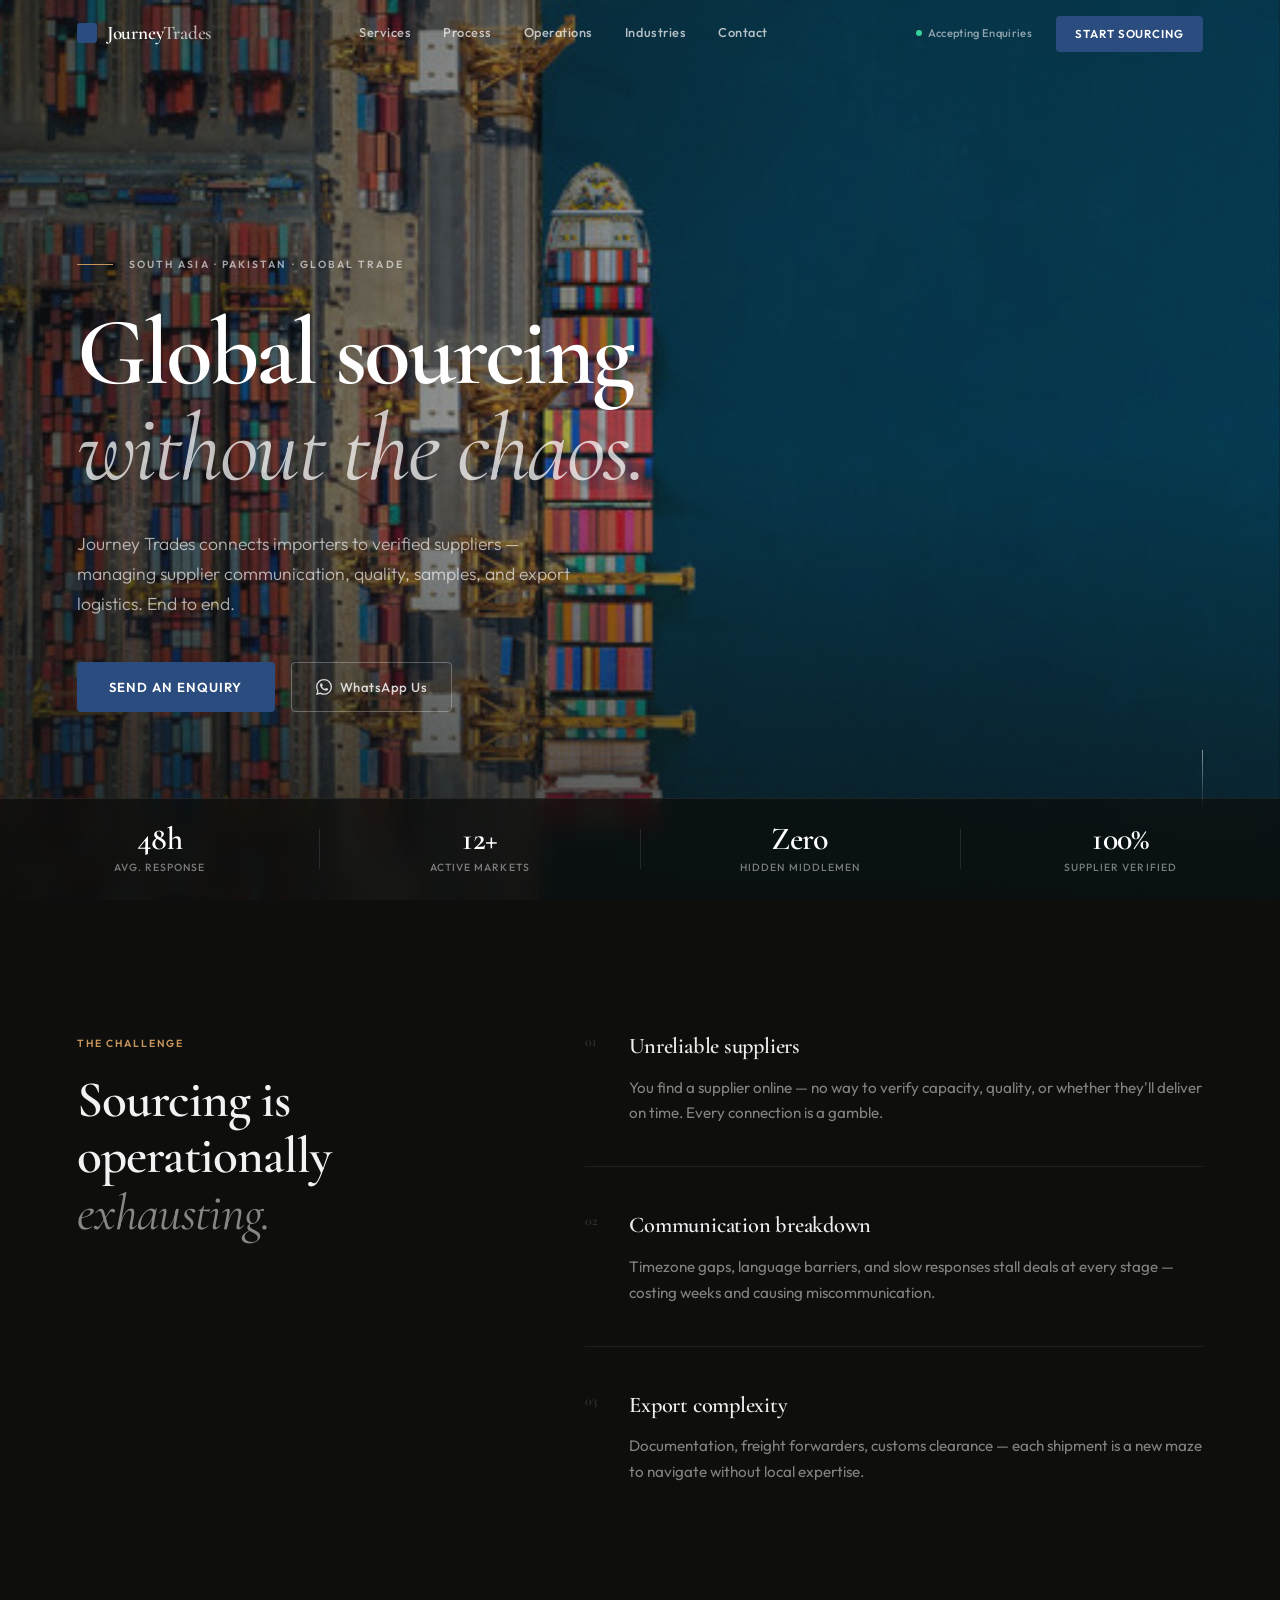
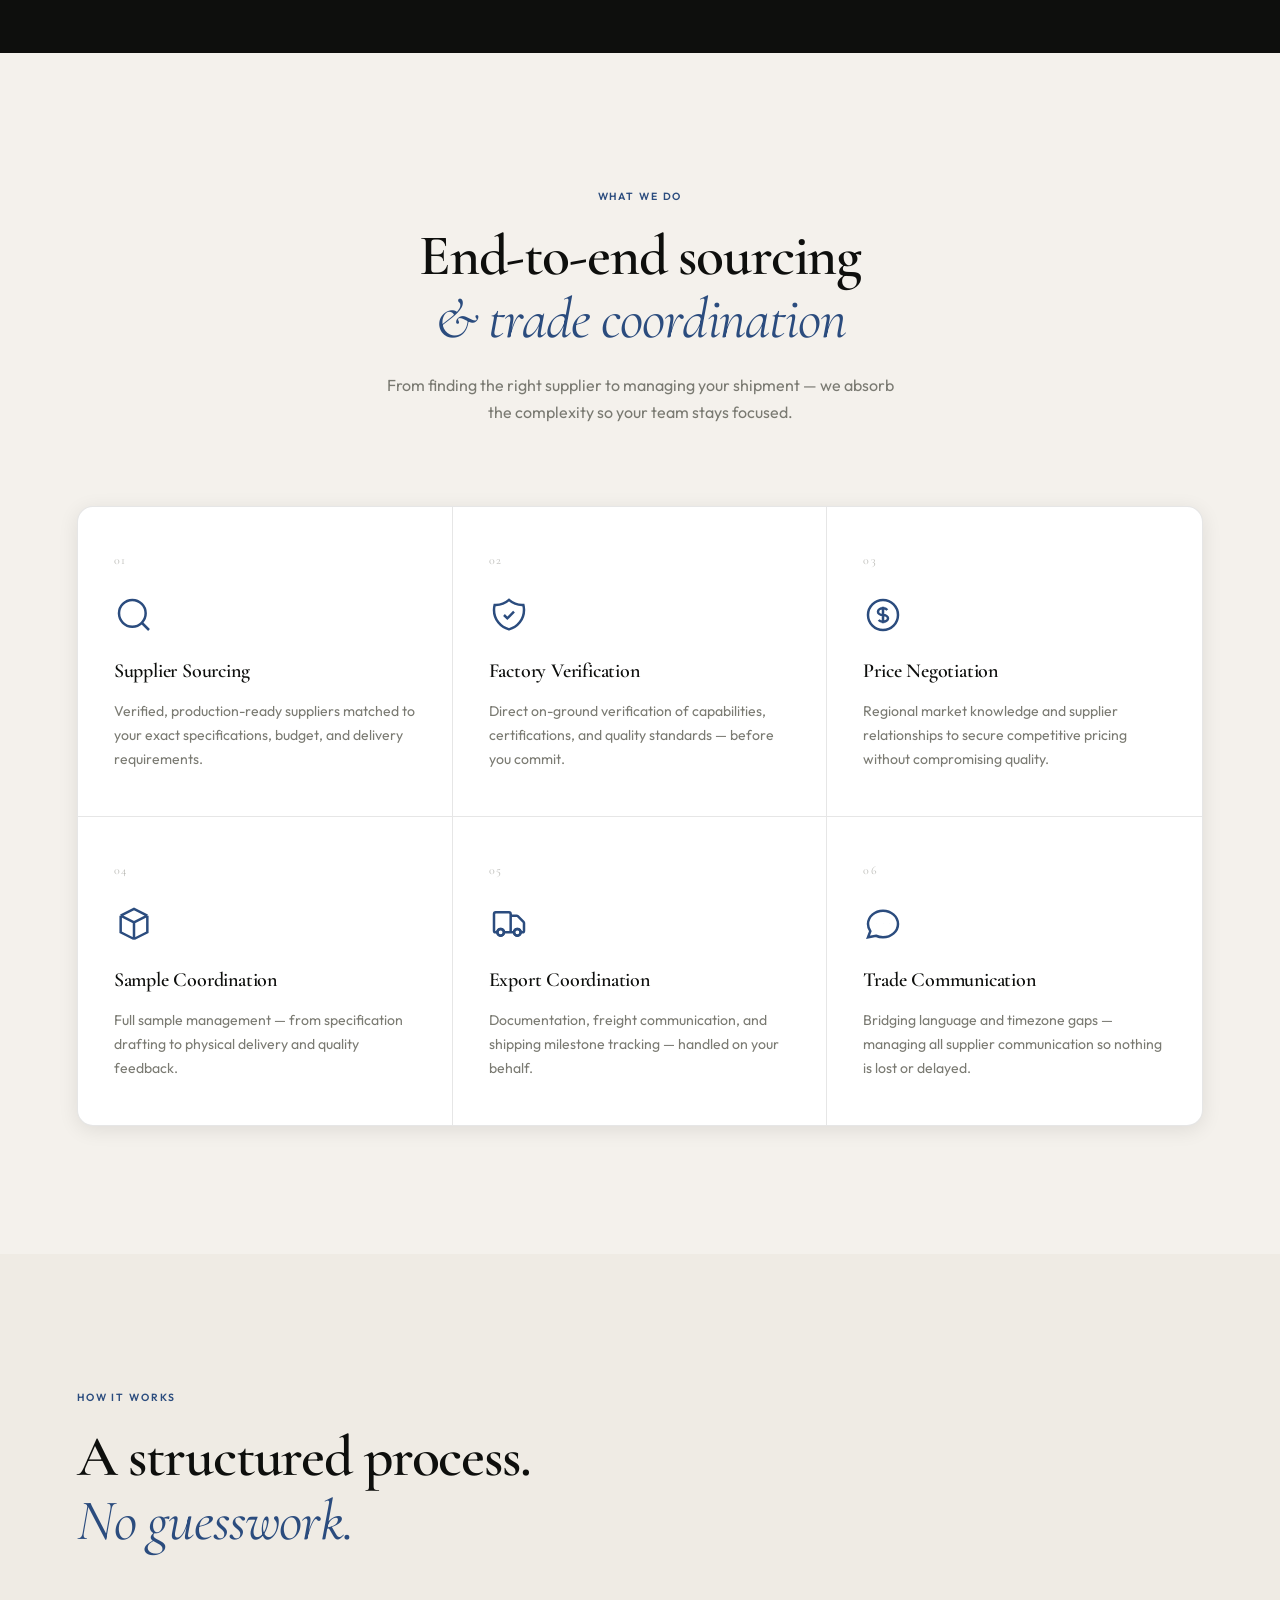
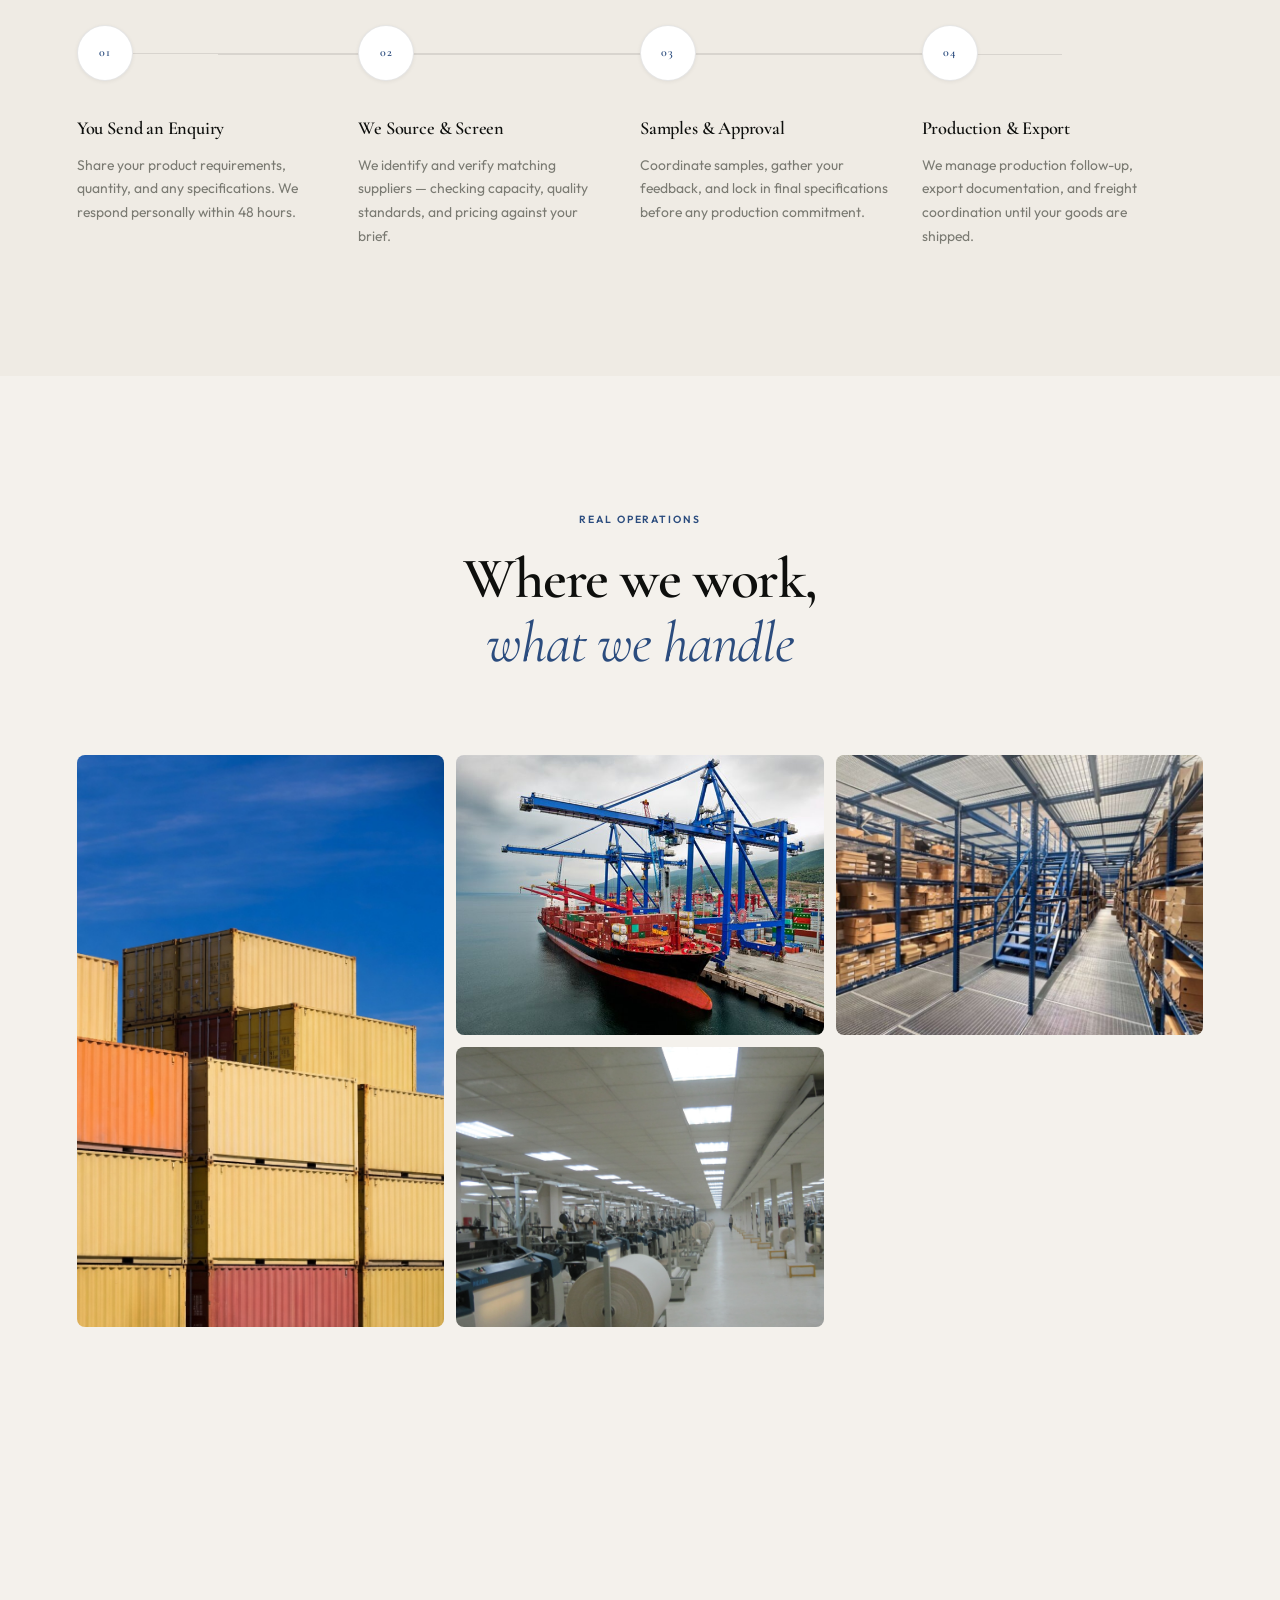
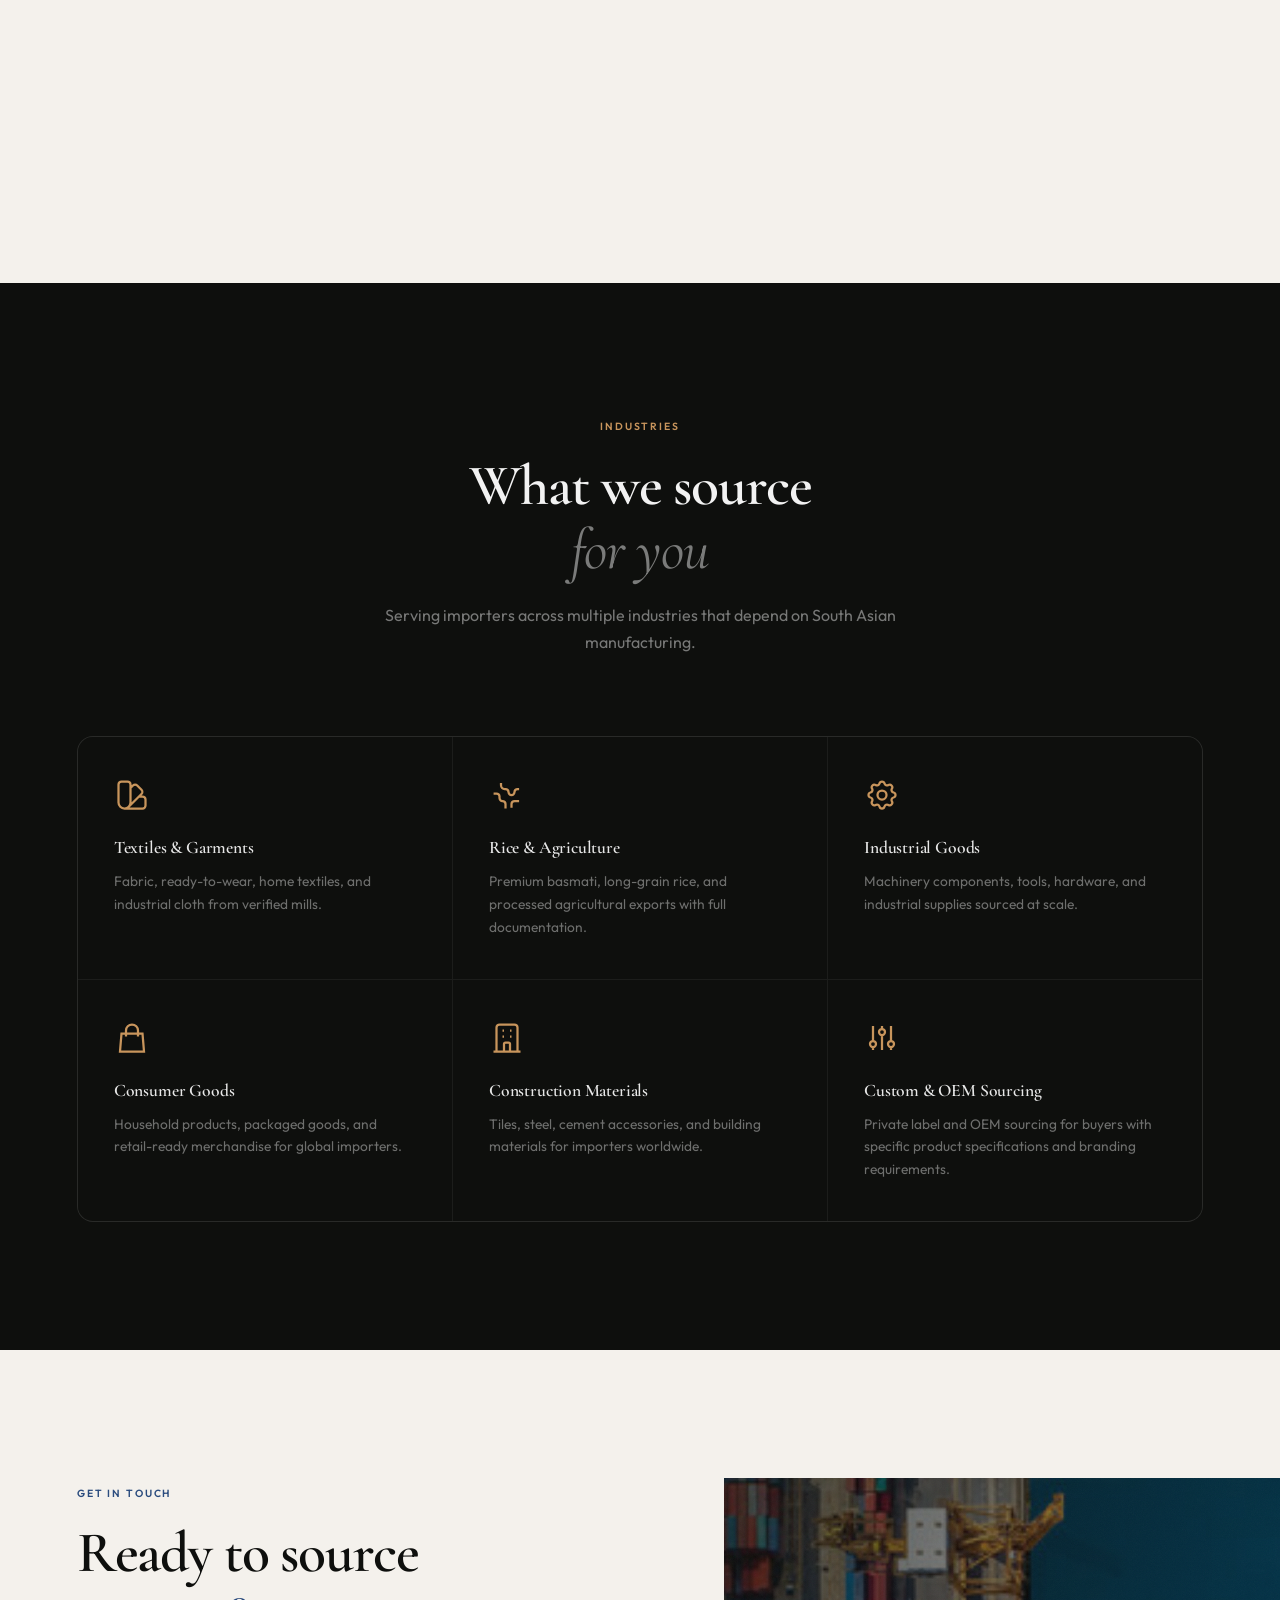
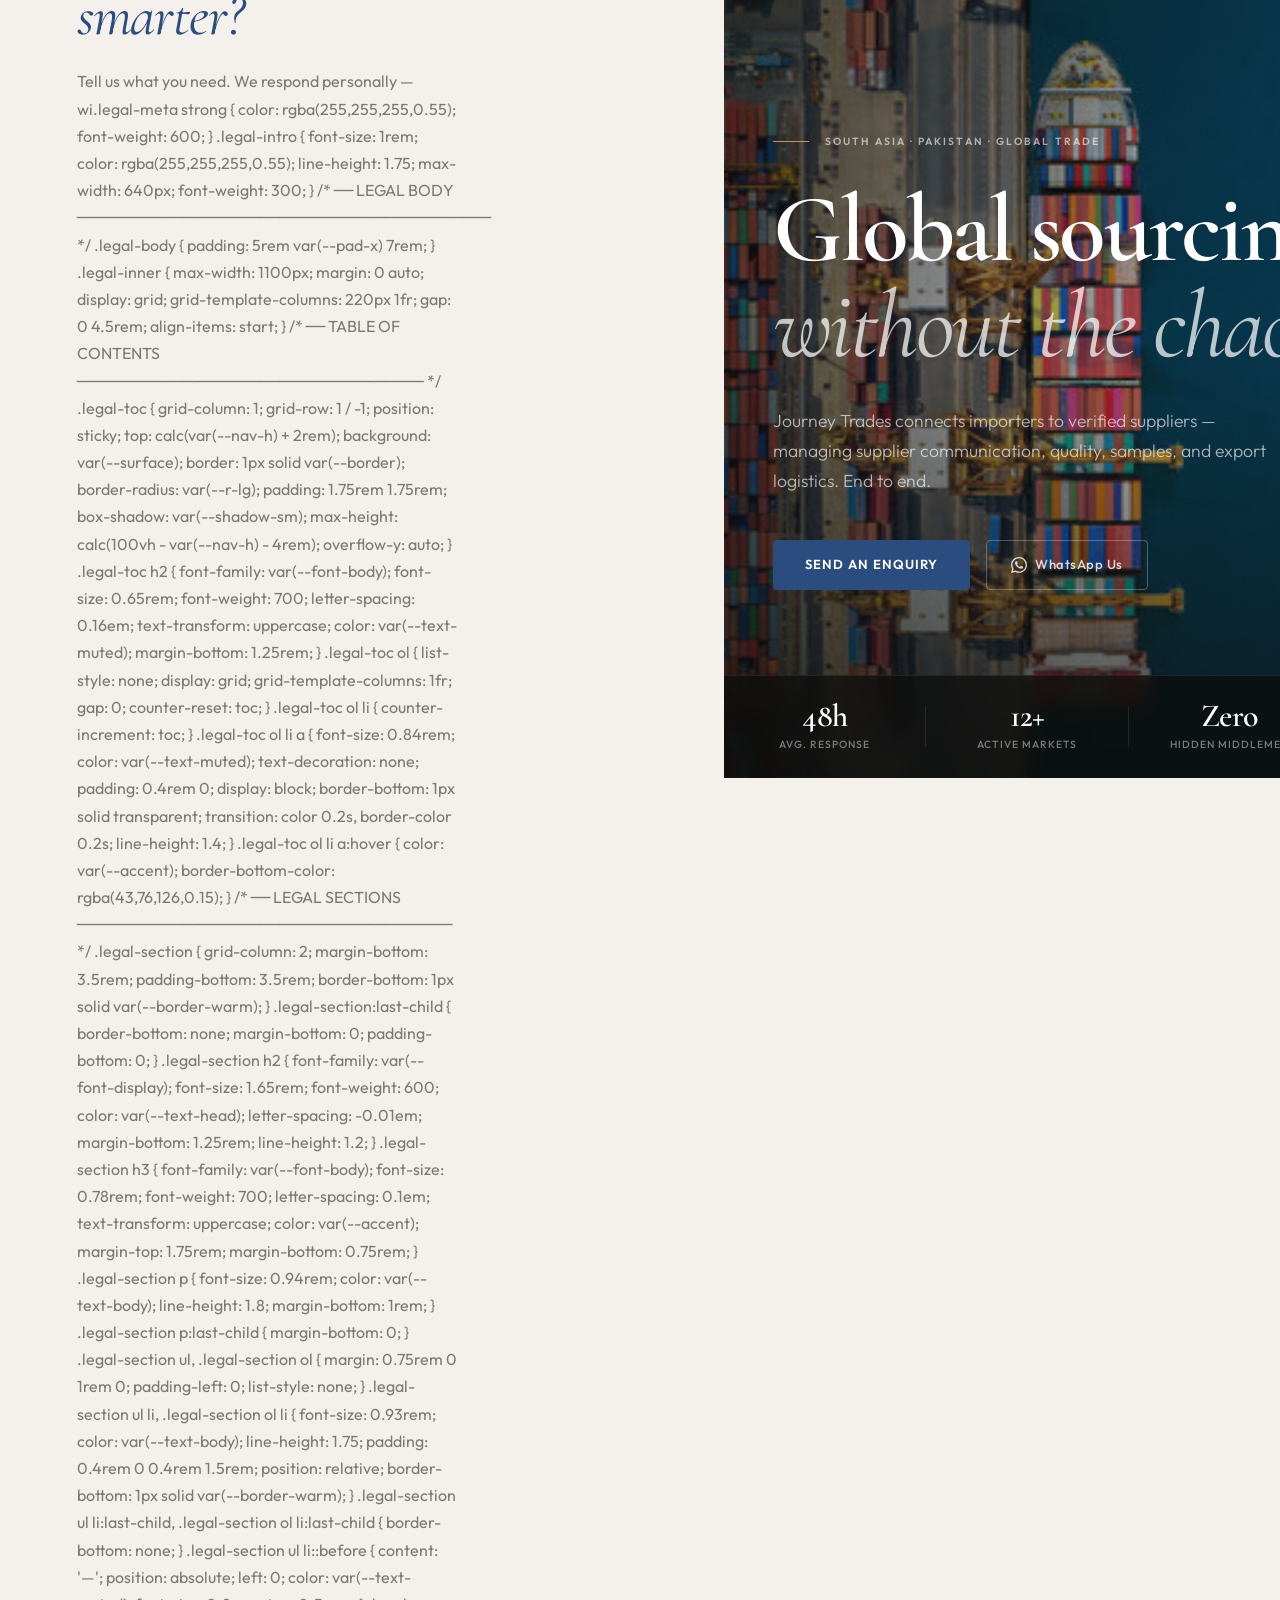
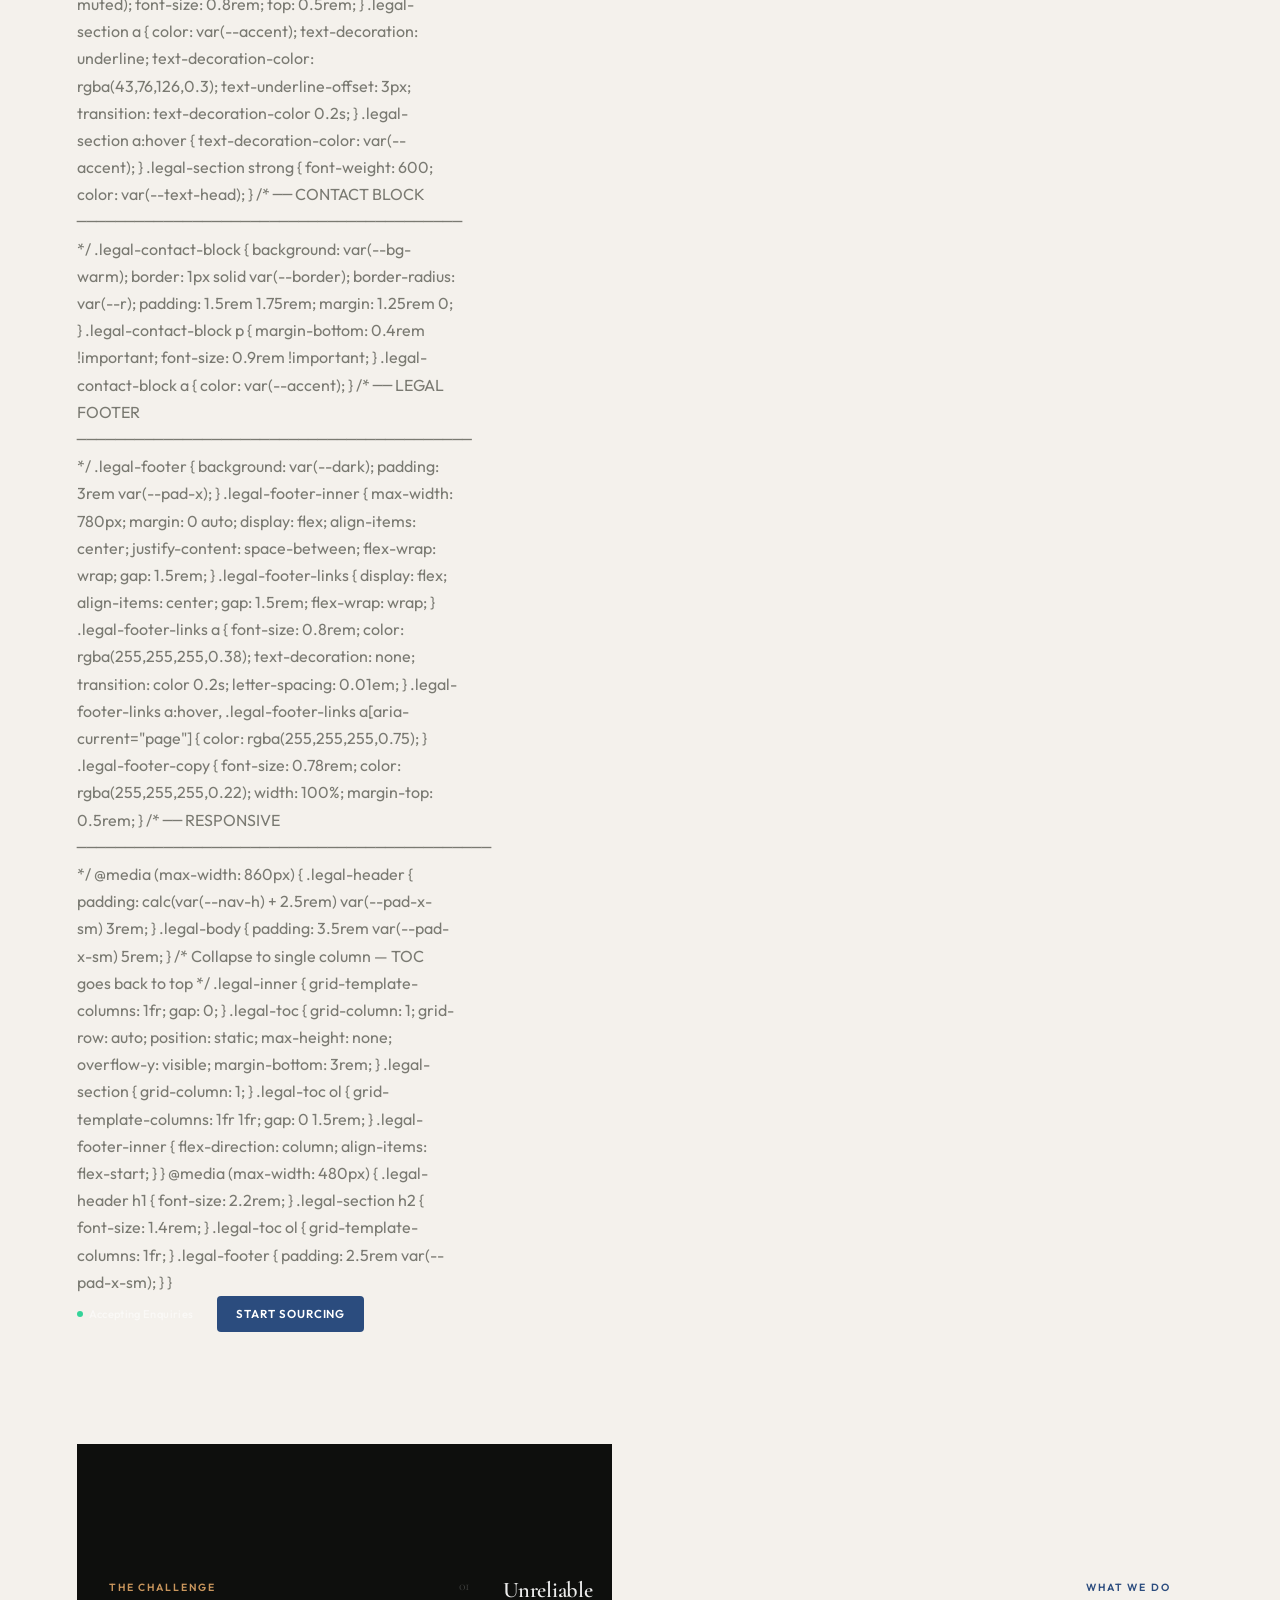
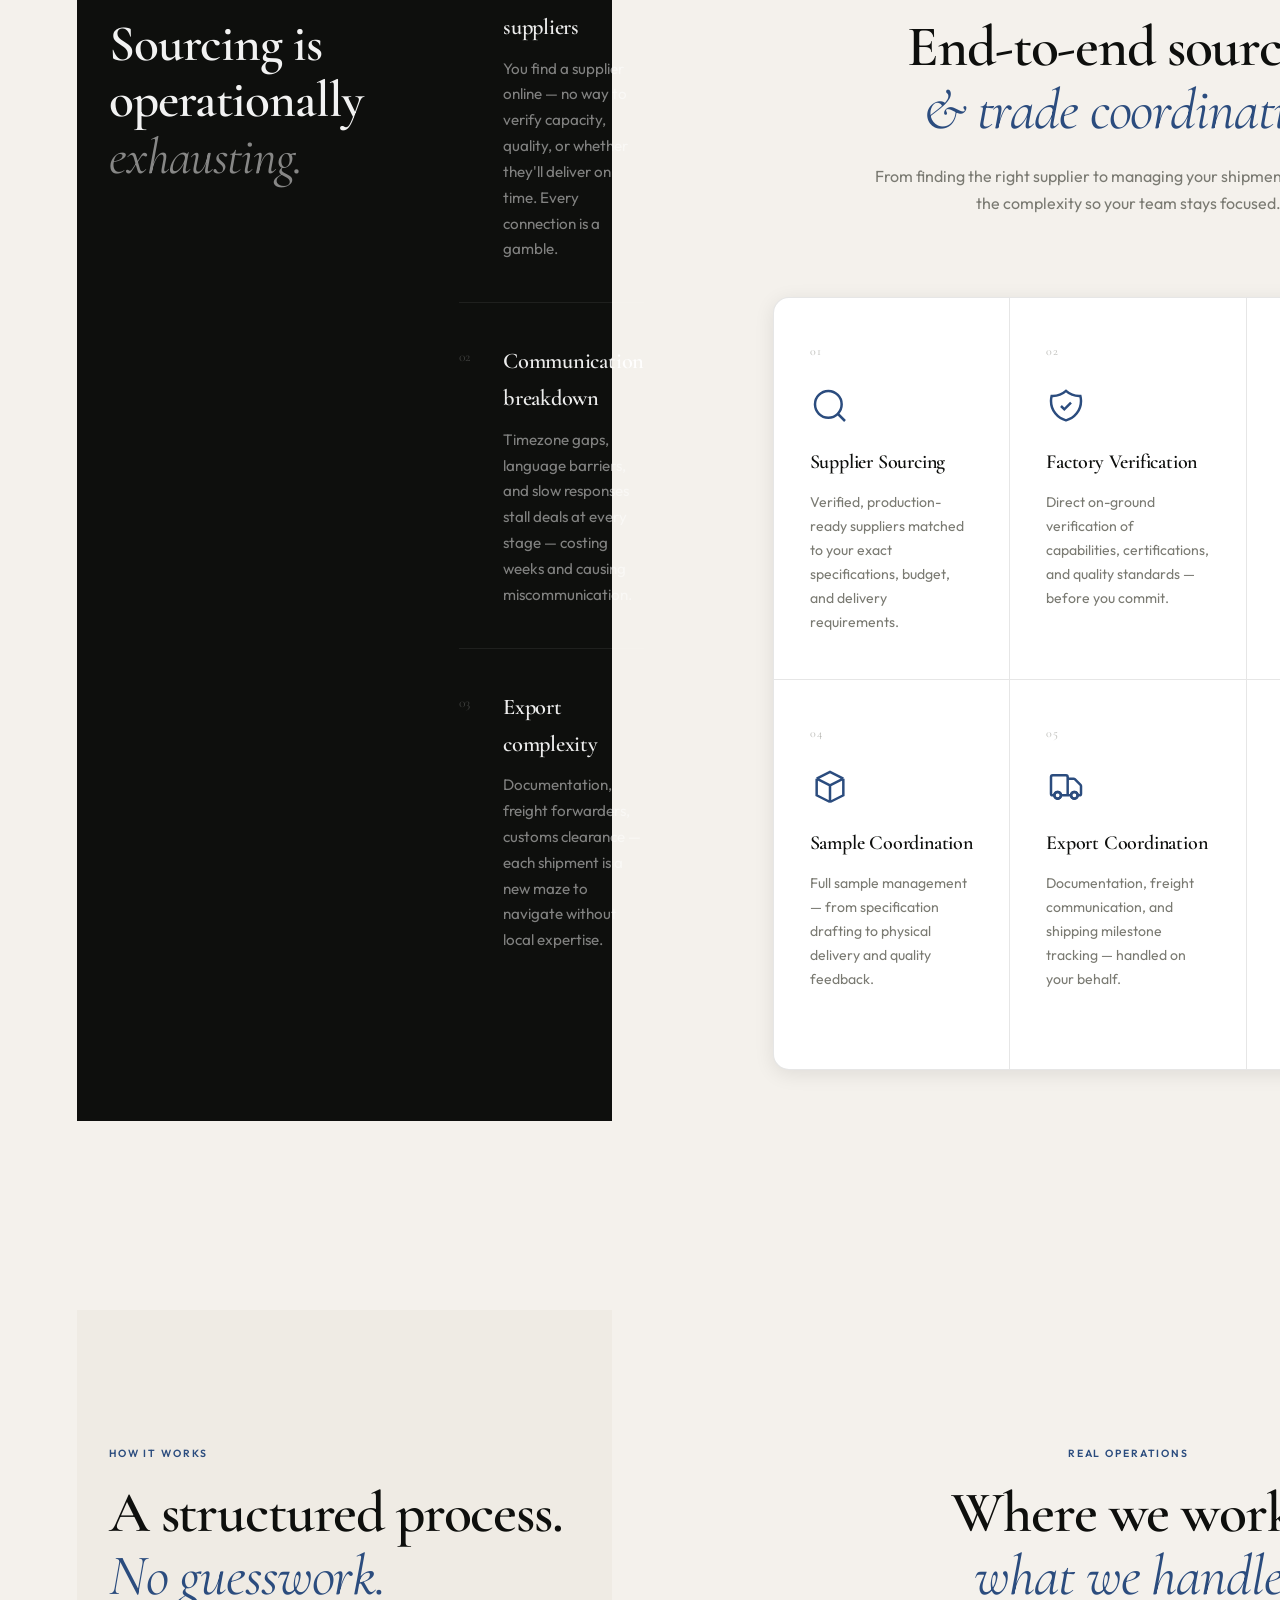
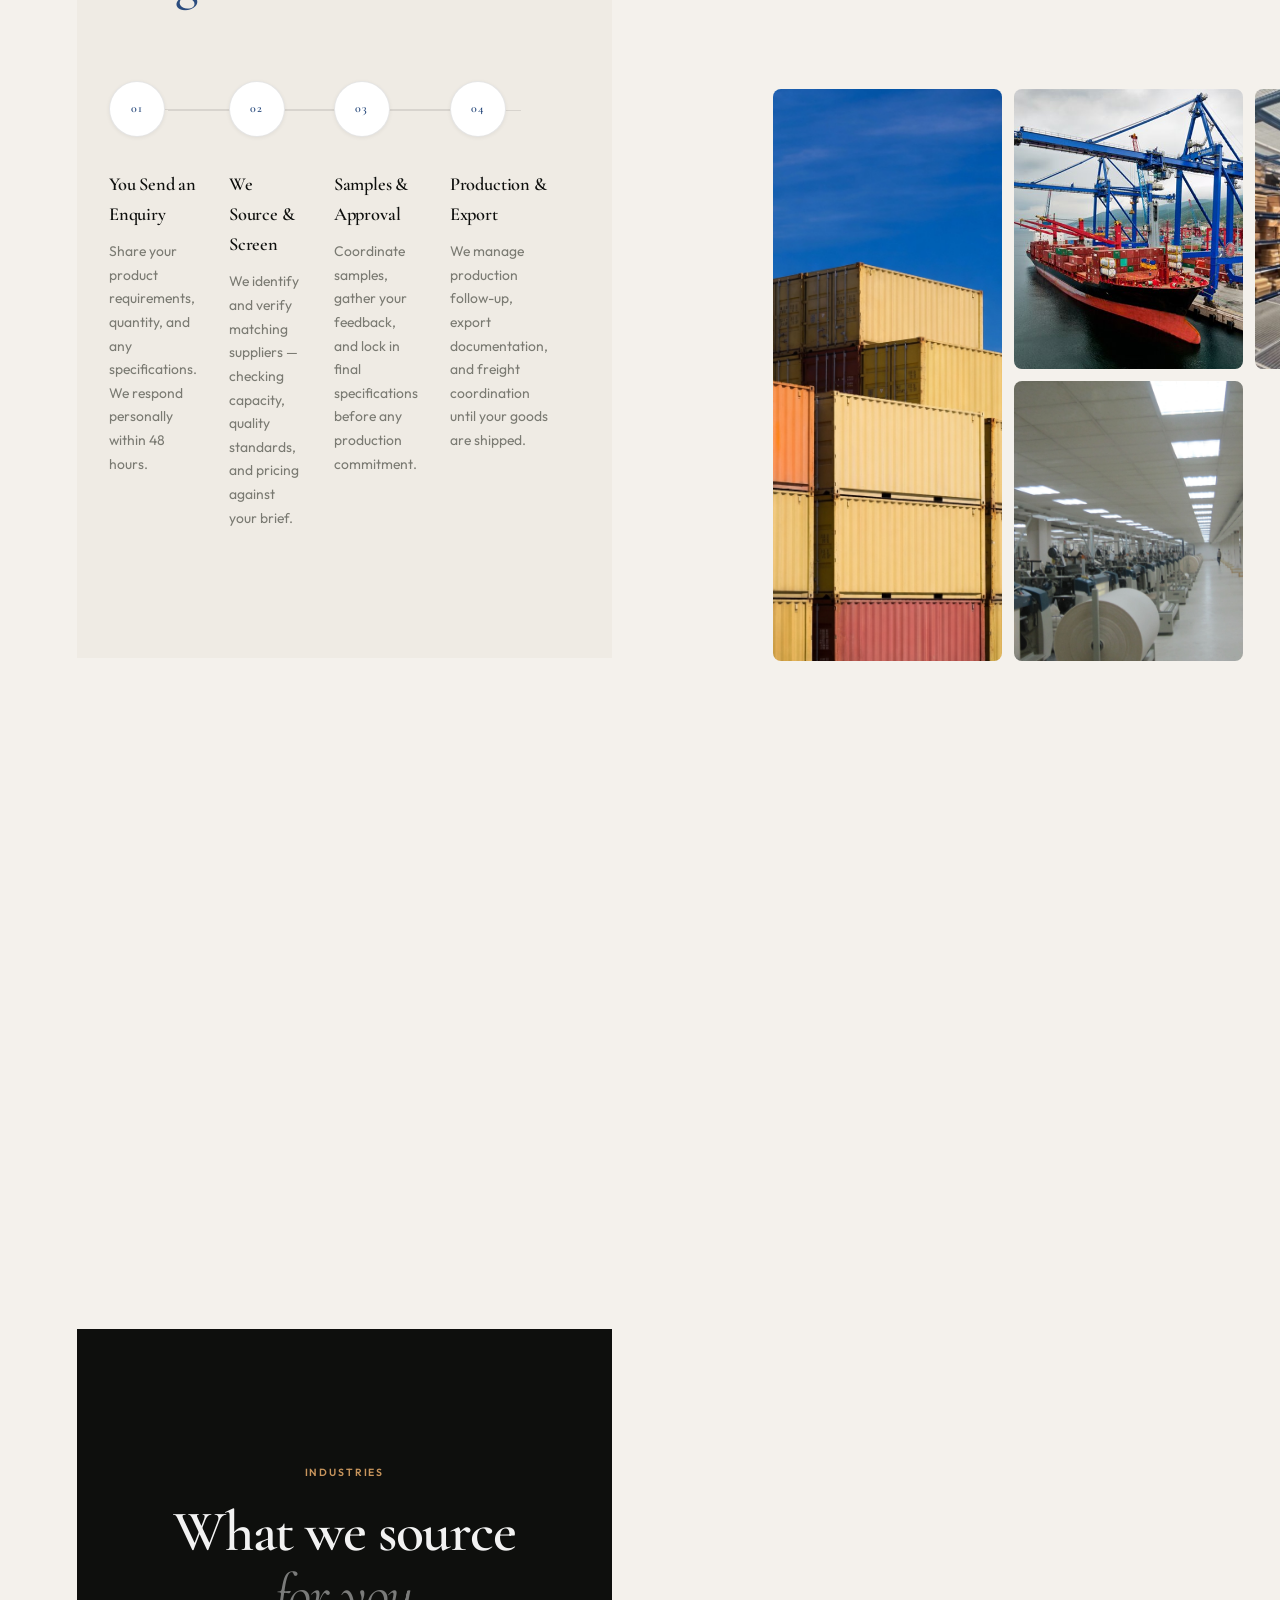
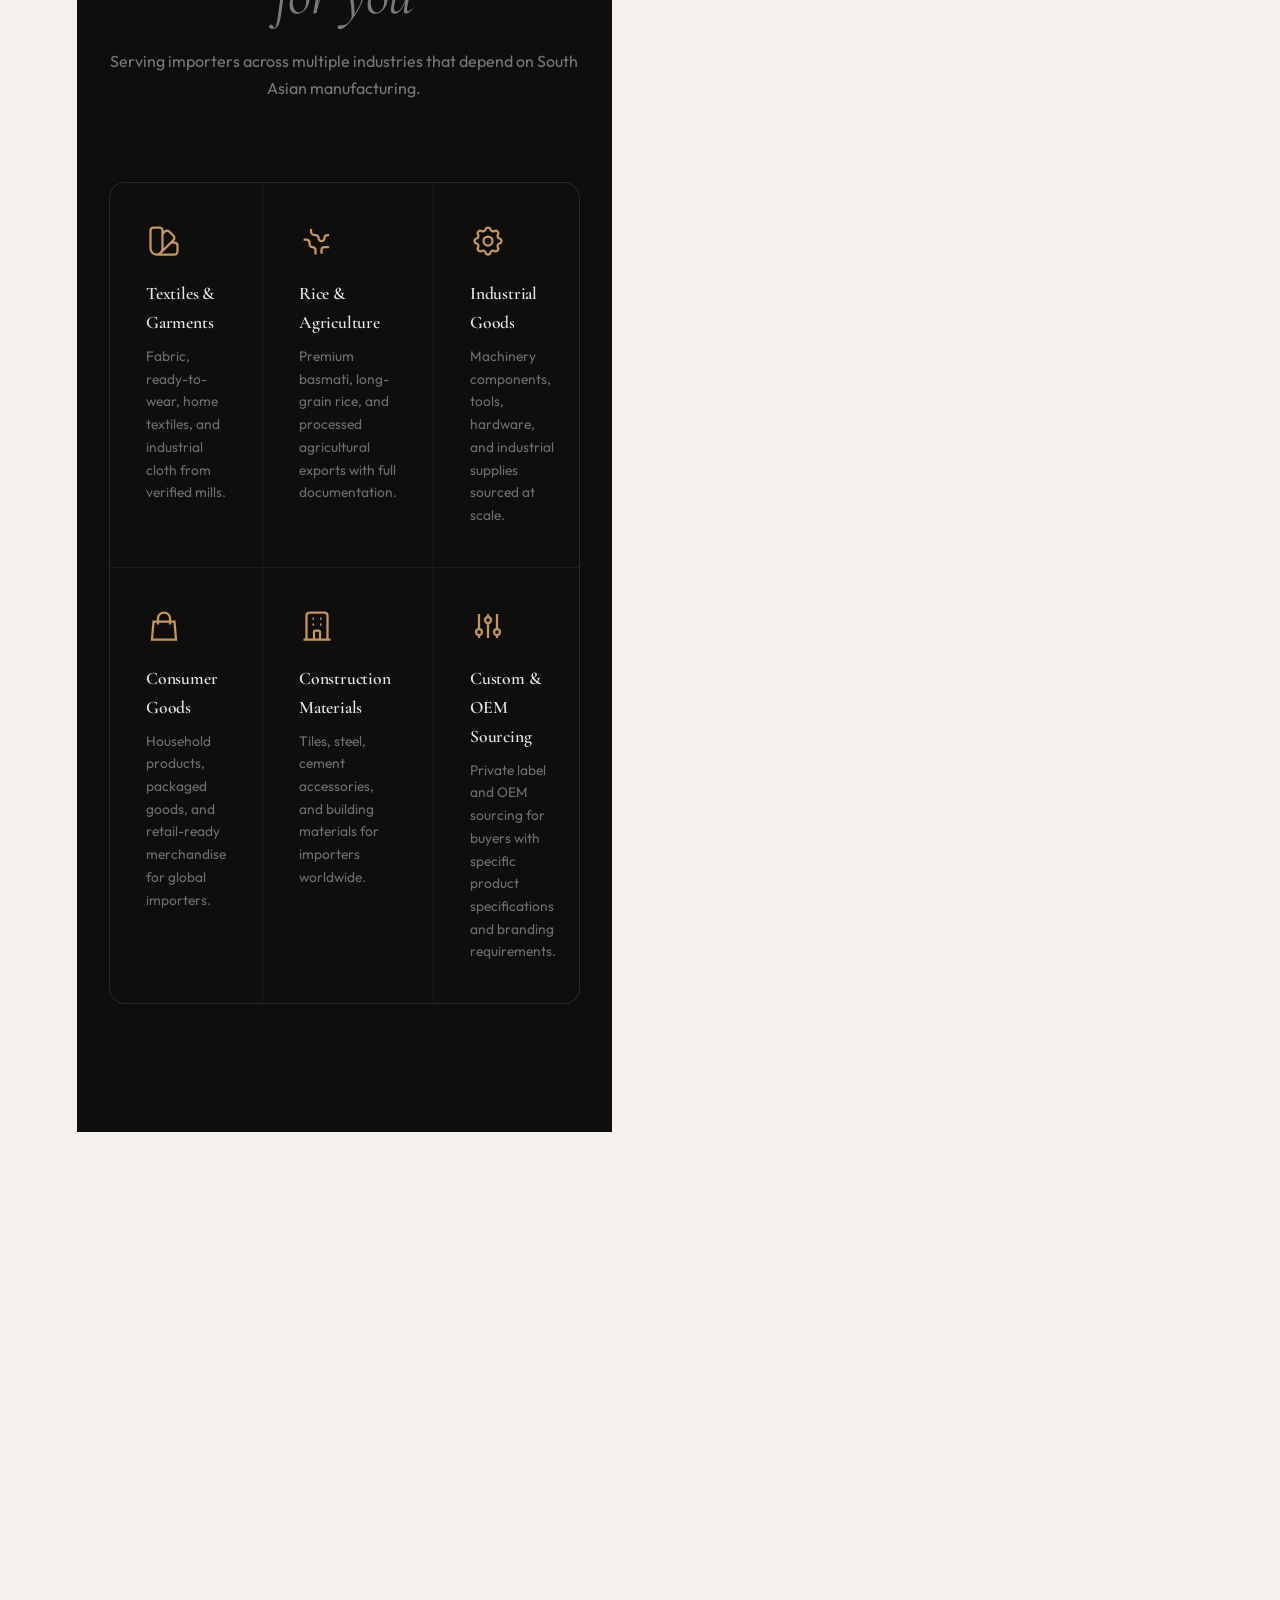
==== commit df89b91f: "Update index.html" ====
--- a/index.html
+++ b/index.html
@@ -1,4 +1,1050 @@
 <!DOCTYPE html>
+<html lang="en">
+<head>
+  <meta charset="UTF-8">
+  <meta name="viewport" content="width=device-width, initial-scale=1.0">
+  <meta name="description" content="Journey Trades — Global sourcing without the operational chaos. Verified suppliers, trade coordination, and export management for importers worldwide.">
+  <title>Journey Trades — Global Sourcing, Simplified</title>
+
+  <!-- Fonts: Cormorant Garamond (display) + Outfit (body) -->
+  <link rel="preconnect" href="https://fonts.googleapis.com">
+  <link rel="preconnect" href="https://fonts.gstatic.com" crossorigin>
+  <link href="https://fonts.googleapis.com/css2?family=Cormorant+Garamond:ital,wght@0,400;0,500;0,600;0,700;1,400;1,500&family=Outfit:wght@300;400;500;600;700&display=swap" rel="stylesheet">
+
+  <link rel="stylesheet" href="./style.css">
+</head>
+<body>
+
+<!-- ═══════════════════════════════════════
+     NAVBAR
+═══════════════════════════════════════ -->
+<nav id="main-nav" role="navigation" aria-label="Main navigation">
+  <div class="nav-inner">
+
+    <a href="#" class="nav-logo" aria-label="Journey Trades home">
+      <div class="nav-logo-mark" aria-hidden="true"></div>
+      <span class="nav-logo-text">Journey<em>Trades</em></span>
+    </a>
+
+    <ul class="nav-links" role="list">
+      <li><a href="#services">Services</a></li>
+      <li><a href="#process">Process</a></li>
+      <li><a href="#operations">Operations</a></li>
+      <li><a href="#industries">Industries</a></li>
+      <li><a href="#contact">Contact</a></li>
+    </ul>
+
+    <div class="nav-right">
+      <span class="nav-badge" aria-hidden="true">
+        <span class="nav-badge-dot"></span>
+        Accepting Enquiries
+      </span>
+      <a href="#contact" class="nav-cta">Start Sourcing</a>
+    </div>
+
+    <button class="hamburger" id="hamburger" aria-label="Toggle navigation" aria-expanded="false" aria-controls="mobile-nav">
+      <span></span>
+      <span></span>
+    </button>
+
+  </div>
+</nav>
+
+<!-- Mobile Navigation -->
+<div class="mobile-nav" id="mobile-nav" aria-hidden="true" role="dialog" aria-label="Mobile navigation">
+  <div class="mobile-nav-inner">
+    <a href="#services">Services</a>
+    <a href="#process">Process</a>
+    <a href="#operations">Operations</a>
+    <a href="#industries">Industries</a>
+    <a href="#contact">Contact</a>
+    <a href="#contact" class="mobile-nav-cta">Start Sourcing →</a>
+  </div>
+</div>
+
+
+<!-- ═══════════════════════════════════════
+     HERO — Full-screen cinematic
+═══════════════════════════════════════ -->
+<section class="hero" id="hero" aria-label="Hero">
+
+  <!-- Slideshow background -->
+  <div class="hero-slideshow" aria-hidden="true">
+    <div class="hero-slide active" data-src="./assets/images/hero-port.jpg"></div>
+    <div class="hero-slide" data-src="./assets/images/hero-containers.jpg"></div>
+    <div class="hero-slide" data-src="./assets/images/hero-factory.jpg"></div>
+  </div>
+
+  <!-- Overlays -->
+  <div class="hero-overlay" aria-hidden="true"></div>
+  <div class="hero-grain" aria-hidden="true"></div>
+
+  <!-- Content -->
+  <div class="hero-content">
+    <div class="hero-eyebrow">
+      <span class="hero-eyebrow-line" aria-hidden="true"></span>
+      <span>South Asia · Pakistan · Global Trade</span>
+    </div>
+
+    <h1 class="hero-heading">
+      Global sourcing<br>
+      <em>without the chaos.</em>
+    </h1>
+
+    <p class="hero-sub">
+      Journey Trades connects importers to verified suppliers — managing supplier communication, quality, samples, and export logistics. End to end.
+    </p>
+
+    <div class="hero-actions">
+      <a href="#contact" class="btn-primary">Send an Enquiry</a>
+      <a href="https://wa.me/923329604516" class="btn-ghost" target="_blank" rel="noopener">
+        <svg width="16" height="16" viewBox="0 0 24 24" fill="currentColor" aria-hidden="true"><path d="M17.472 14.382c-.297-.149-1.758-.867-2.03-.967-.273-.099-.471-.148-.67.15-.197.297-.767.966-.94 1.164-.173.199-.347.223-.644.075-.297-.15-1.255-.463-2.39-1.475-.883-.788-1.48-1.761-1.653-2.059-.173-.297-.018-.458.13-.606.134-.133.298-.347.446-.52.149-.174.198-.298.298-.497.099-.198.05-.371-.025-.52-.075-.149-.669-1.612-.916-2.207-.242-.579-.487-.5-.669-.51-.173-.008-.371-.01-.57-.01-.198 0-.52.074-.792.372-.272.297-1.04 1.016-1.04 2.479 0 1.462 1.065 2.875 1.213 3.074.149.198 2.096 3.2 5.077 4.487.709.306 1.262.489 1.694.625.712.227 1.36.195 1.871.118.571-.085 1.758-.719 2.006-1.413.248-.694.248-1.289.173-1.413-.074-.124-.272-.198-.57-.347m-5.421 7.403h-.004a9.87 9.87 0 01-5.031-1.378l-.361-.214-3.741.982.998-3.648-.235-.374a9.86 9.86 0 01-1.51-5.26c.001-5.45 4.436-9.884 9.888-9.884 2.64 0 5.122 1.03 6.988 2.898a9.825 9.825 0 012.893 6.994c-.003 5.45-4.437 9.884-9.885 9.884m8.413-18.297A11.815 11.815 0 0012.05 0C5.495 0 .16 5.335.157 11.892c0 2.096.547 4.142 1.588 5.945L.057 24l6.305-1.654a11.882 11.882 0 005.683 1.448h.005c6.554 0 11.89-5.335 11.893-11.893a11.821 11.821 0 00-3.48-8.413z"/></svg>
+        WhatsApp Us
+      </a>
+    </div>
+  </div>
+
+  <!-- Bottom bar: trust metrics -->
+  <div class="hero-metrics" aria-label="Key stats">
+    <div class="hero-metric">
+      <span class="hero-metric-num">48h</span>
+      <span class="hero-metric-label">Avg. Response</span>
+    </div>
+    <div class="hero-metric-div" aria-hidden="true"></div>
+    <div class="hero-metric">
+      <span class="hero-metric-num">12+</span>
+      <span class="hero-metric-label">Active Markets</span>
+    </div>
+    <div class="hero-metric-div" aria-hidden="true"></div>
+    <div class="hero-metric">
+      <span class="hero-metric-num">Zero</span>
+      <span class="hero-metric-label">Hidden Middlemen</span>
+    </div>
+    <div class="hero-metric-div" aria-hidden="true"></div>
+    <div class="hero-metric">
+      <span class="hero-metric-num">100%</span>
+      <span class="hero-metric-label">Supplier Verified</span>
+    </div>
+  </div>
+
+  <!-- Scroll indicator -->
+  <div class="hero-scroll" aria-hidden="true">
+    <span class="hero-scroll-line"></span>
+  </div>
+
+</section>
+
+
+<!-- ═══════════════════════════════════════
+     PROBLEM SECTION
+═══════════════════════════════════════ -->
+<section class="problem" id="problem" aria-labelledby="problem-heading">
+  <div class="problem-inner">
+    <div class="problem-left reveal">
+      <span class="section-tag">The Challenge</span>
+      <h2 id="problem-heading" class="section-heading">Sourcing is<br>operationally<br><em>exhausting.</em></h2>
+    </div>
+    <div class="problem-right">
+      <div class="problem-item reveal">
+        <div class="problem-num" aria-hidden="true">01</div>
+        <div class="problem-text">
+          <h3>Unreliable suppliers</h3>
+          <p>You find a supplier online — no way to verify capacity, quality, or whether they'll deliver on time. Every connection is a gamble.</p>
+        </div>
+      </div>
+      <div class="problem-item reveal">
+        <div class="problem-num" aria-hidden="true">02</div>
+        <div class="problem-text">
+          <h3>Communication breakdown</h3>
+          <p>Timezone gaps, language barriers, and slow responses stall deals at every stage — costing weeks and causing miscommunication.</p>
+        </div>
+      </div>
+      <div class="problem-item reveal">
+        <div class="problem-num" aria-hidden="true">03</div>
+        <div class="problem-text">
+          <h3>Export complexity</h3>
+          <p>Documentation, freight forwarders, customs clearance — each shipment is a new maze to navigate without local expertise.</p>
+        </div>
+      </div>
+    </div>
+  </div>
+</section>
+
+
+<!-- ═══════════════════════════════════════
+     SERVICES
+═══════════════════════════════════════ -->
+<section class="services" id="services" aria-labelledby="services-heading">
+  <div class="section-head reveal">
+    <span class="section-tag">What We Do</span>
+    <h2 id="services-heading" class="section-heading">End-to-end sourcing<br><em>&amp; trade coordination</em></h2>
+    <p class="section-sub">From finding the right supplier to managing your shipment — we absorb the complexity so your team stays focused.</p>
+  </div>
+
+  <div class="services-grid">
+
+    <article class="service-card reveal">
+      <div class="service-card-num" aria-hidden="true">01</div>
+      <div class="service-icon" aria-hidden="true">
+        <svg viewBox="0 0 24 24" fill="none" stroke="currentColor" stroke-width="1.5"><circle cx="11" cy="11" r="8"/><path d="m21 21-4.35-4.35"/></svg>
+      </div>
+      <h3>Supplier Sourcing</h3>
+      <p>Verified, production-ready suppliers matched to your exact specifications, budget, and delivery requirements.</p>
+    </article>
+
+    <article class="service-card reveal">
+      <div class="service-card-num" aria-hidden="true">02</div>
+      <div class="service-icon" aria-hidden="true">
+        <svg viewBox="0 0 24 24" fill="none" stroke="currentColor" stroke-width="1.5"><path d="M9 12l2 2 4-4m5.618-4.016A11.955 11.955 0 0112 2.944a11.955 11.955 0 01-8.618 3.04A12.02 12.02 0 003 9c0 5.591 3.824 10.29 9 11.622 5.176-1.332 9-6.03 9-11.622 0-1.042-.133-2.052-.382-3.016z"/></svg>
+      </div>
+      <h3>Factory Verification</h3>
+      <p>Direct on-ground verification of capabilities, certifications, and quality standards — before you commit.</p>
+    </article>
+
+    <article class="service-card reveal">
+      <div class="service-card-num" aria-hidden="true">03</div>
+      <div class="service-icon" aria-hidden="true">
+        <svg viewBox="0 0 24 24" fill="none" stroke="currentColor" stroke-width="1.5"><path d="M12 8c-1.657 0-3 .895-3 2s1.343 2 3 2 3 .895 3 2-1.343 2-3 2m0-8c1.11 0 2.08.402 2.599 1M12 8V7m0 1v8m0 0v1m0-1c-1.11 0-2.08-.402-2.599-1M21 12a9 9 0 11-18 0 9 9 0 0118 0z"/></svg>
+      </div>
+      <h3>Price Negotiation</h3>
+      <p>Regional market knowledge and supplier relationships to secure competitive pricing without compromising quality.</p>
+    </article>
+
+    <article class="service-card reveal">
+      <div class="service-card-num" aria-hidden="true">04</div>
+      <div class="service-icon" aria-hidden="true">
+        <svg viewBox="0 0 24 24" fill="none" stroke="currentColor" stroke-width="1.5"><path d="M20 7l-8-4-8 4m16 0l-8 4m8-4v10l-8 4m0-10L4 7m8 4v10M4 7v10l8 4"/></svg>
+      </div>
+      <h3>Sample Coordination</h3>
+      <p>Full sample management — from specification drafting to physical delivery and quality feedback.</p>
+    </article>
+
+    <article class="service-card reveal">
+      <div class="service-card-num" aria-hidden="true">05</div>
+      <div class="service-icon" aria-hidden="true">
+        <svg viewBox="0 0 24 24" fill="none" stroke="currentColor" stroke-width="1.5"><path d="M9 17a2 2 0 11-4 0 2 2 0 014 0zM19 17a2 2 0 11-4 0 2 2 0 014 0z"/><path d="M13 16V6a1 1 0 00-1-1H4a1 1 0 00-1 1v10a1 1 0 001 1h1m8-1a1 1 0 01-1 1H9m4-1V8a1 1 0 011-1h2.586a1 1 0 01.707.293l3.414 3.414a1 1 0 01.293.707V16a1 1 0 01-1 1h-1m-6-1a1 1 0 001 1h1M5 17a2 2 0 104 0m-4 0a2 2 0 114 0m6 0a2 2 0 104 0m-4 0a2 2 0 114 0"/></svg>
+      </div>
+      <h3>Export Coordination</h3>
+      <p>Documentation, freight communication, and shipping milestone tracking — handled on your behalf.</p>
+    </article>
+
+    <article class="service-card reveal">
+      <div class="service-card-num" aria-hidden="true">06</div>
+      <div class="service-icon" aria-hidden="true">
+        <svg viewBox="0 0 24 24" fill="none" stroke="currentColor" stroke-width="1.5"><path d="M8 12h.01M12 12h.01M16 12h.01M21 12c0 4.418-4.03 8-9 8a9.863 9.863 0 01-4.255-.949L3 20l1.395-3.72C3.512 15.042 3 13.574 3 12c0-4.418 4.03-8 9-8s9 3.582 9 8z"/></svg>
+      </div>
+      <h3>Trade Communication</h3>
+      <p>Bridging language and timezone gaps — managing all supplier communication so nothing is lost or delayed.</p>
+    </article>
+
+  </div>
+</section>
+
+
+<!-- ═══════════════════════════════════════
+     PROCESS
+═══════════════════════════════════════ -->
+<section class="process" id="process" aria-labelledby="process-heading">
+  <div class="process-inner">
+    <div class="section-head reveal">
+      <span class="section-tag">How It Works</span>
+      <h2 id="process-heading" class="section-heading">A structured process.<br><em>No guesswork.</em></h2>
+    </div>
+
+    <div class="process-steps">
+      <div class="process-step reveal">
+        <div class="process-step-num" aria-hidden="true">01</div>
+        <div class="process-step-line" aria-hidden="true"></div>
+        <h3>You Send an Enquiry</h3>
+        <p>Share your product requirements, quantity, and any specifications. We respond personally within 48 hours.</p>
+      </div>
+      <div class="process-step reveal">
+        <div class="process-step-num" aria-hidden="true">02</div>
+        <div class="process-step-line" aria-hidden="true"></div>
+        <h3>We Source &amp; Screen</h3>
+        <p>We identify and verify matching suppliers — checking capacity, quality standards, and pricing against your brief.</p>
+      </div>
+      <div class="process-step reveal">
+        <div class="process-step-num" aria-hidden="true">03</div>
+        <div class="process-step-line" aria-hidden="true"></div>
+        <h3>Samples &amp; Approval</h3>
+        <p>Coordinate samples, gather your feedback, and lock in final specifications before any production commitment.</p>
+      </div>
+      <div class="process-step reveal">
+        <div class="process-step-num" aria-hidden="true">04</div>
+        <div class="process-step-line" aria-hidden="true"></div>
+        <h3>Production &amp; Export</h3>
+        <p>We manage production follow-up, export documentation, and freight coordination until your goods are shipped.</p>
+      </div>
+    </div>
+  </div>
+</section>
+
+
+<!-- ═══════════════════════════════════════
+     OPERATIONS GALLERY
+═══════════════════════════════════════ -->
+<section class="operations" id="operations" aria-labelledby="operations-heading">
+  <div class="section-head reveal">
+    <span class="section-tag">Real Operations</span>
+    <h2 id="operations-heading" class="section-heading">Where we work,<br><em>what we handle</em></h2>
+  </div>
+
+  <div class="gallery-grid reveal">
+    <div class="gallery-item gallery-tall">
+      <img src="./assets/images/ops-containers-tall.jpg"
+           alt="Container yard operations — stacked shipping containers"
+           loading="lazy" width="600" height="840">
+      <div class="gallery-caption">Container Yard Operations</div>
+    </div>
+    <div class="gallery-item">
+      <img src="./assets/images/ops-port-crane.jpg"
+           alt="Port crane loading containers for export"
+           loading="lazy" width="600" height="420">
+      <div class="gallery-caption">Port Loading — Export</div>
+    </div>
+    <div class="gallery-item">
+      <img src="./assets/images/ops-warehouse.jpg"
+           alt="Warehouse inventory and storage operations"
+           loading="lazy" width="600" height="420">
+      <div class="gallery-caption">Warehouse &amp; Storage</div>
+    </div>
+    <div class="gallery-item">
+      <img src="./assets/images/ops-factory-floor.jpg"
+           alt="Factory floor — textile production"
+           loading="lazy" width="600" height="420">
+      <div class="gallery-caption">Factory Inspection</div>
+    </div>
+  </div>
+
+  <!-- Full-width cinematic strip -->
+  <div class="gallery-strip reveal" aria-hidden="true">
+    <img src="./assets/images/strip-port-wide.jpg"
+         alt="Aerial view of container port operations"
+         loading="lazy" width="1600" height="480">
+    <div class="gallery-strip-overlay">
+      <blockquote>
+        "We operate where trade actually happens — on the ground, in the factories, at the ports."
+      </blockquote>
+    </div>
+  </div>
+</section>
+
+
+<!-- ═══════════════════════════════════════
+     INDUSTRIES
+═══════════════════════════════════════ -->
+<section class="industries" id="industries" aria-labelledby="industries-heading">
+  <div class="section-head reveal">
+    <span class="section-tag">Industries</span>
+    <h2 id="industries-heading" class="section-heading">What we source<br><em>for you</em></h2>
+    <p class="section-sub">Serving importers across multiple industries that depend on South Asian manufacturing.</p>
+  </div>
+
+  <div class="industries-grid">
+    <div class="industry-item reveal">
+      <div class="industry-icon" aria-hidden="true">
+        <svg viewBox="0 0 24 24" fill="none" stroke="currentColor" stroke-width="1.5"><path d="M7 21a4 4 0 01-4-4V5a2 2 0 012-2h4a2 2 0 012 2v12a4 4 0 01-4 4zm0 0h12a2 2 0 002-2v-4a2 2 0 00-2-2h-2.343M11 7.343l1.657-1.657a2 2 0 012.828 0l2.829 2.829a2 2 0 010 2.828l-8.486 8.485M7 17h.01"/></svg>
+      </div>
+      <h4>Textiles &amp; Garments</h4>
+      <p>Fabric, ready-to-wear, home textiles, and industrial cloth from verified mills.</p>
+    </div>
+    <div class="industry-item reveal">
+      <div class="industry-icon" aria-hidden="true">
+        <svg viewBox="0 0 24 24" fill="none" stroke="currentColor" stroke-width="1.5"><path d="M3.055 11H5a2 2 0 012 2v1a2 2 0 002 2 2 2 0 012 2v2.945M8 3.935V5.5A2.5 2.5 0 0010.5 8h.5a2 2 0 012 2 2 2 0 104 0 2 2 0 012-2h1.064M15 20.488V18a2 2 0 012-2h3.064"/></svg>
+      </div>
+      <h4>Rice &amp; Agriculture</h4>
+      <p>Premium basmati, long-grain rice, and processed agricultural exports with full documentation.</p>
+    </div>
+    <div class="industry-item reveal">
+      <div class="industry-icon" aria-hidden="true">
+        <svg viewBox="0 0 24 24" fill="none" stroke="currentColor" stroke-width="1.5"><path d="M10.325 4.317c.426-1.756 2.924-1.756 3.35 0a1.724 1.724 0 002.573 1.066c1.543-.94 3.31.826 2.37 2.37a1.724 1.724 0 001.065 2.572c1.756.426 1.756 2.924 0 3.35a1.724 1.724 0 00-1.066 2.573c.94 1.543-.826 3.31-2.37 2.37a1.724 1.724 0 00-2.572 1.065c-.426 1.756-2.924 1.756-3.35 0a1.724 1.724 0 00-2.573-1.066c-1.543.94-3.31-.826-2.37-2.37a1.724 1.724 0 00-1.065-2.572c-1.756-.426-1.756-2.924 0-3.35a1.724 1.724 0 001.066-2.573c-.94-1.543.826-3.31 2.37-2.37.996.608 2.296.07 2.572-1.065z"/><circle cx="12" cy="12" r="3"/></svg>
+      </div>
+      <h4>Industrial Goods</h4>
+      <p>Machinery components, tools, hardware, and industrial supplies sourced at scale.</p>
+    </div>
+    <div class="industry-item reveal">
+      <div class="industry-icon" aria-hidden="true">
+        <svg viewBox="0 0 24 24" fill="none" stroke="currentColor" stroke-width="1.5"><path d="M16 11V7a4 4 0 00-8 0v4M5 9h14l1 12H4L5 9z"/></svg>
+      </div>
+      <h4>Consumer Goods</h4>
+      <p>Household products, packaged goods, and retail-ready merchandise for global importers.</p>
+    </div>
+    <div class="industry-item reveal">
+      <div class="industry-icon" aria-hidden="true">
+        <svg viewBox="0 0 24 24" fill="none" stroke="currentColor" stroke-width="1.5"><path d="M19 21V5a2 2 0 00-2-2H7a2 2 0 00-2 2v16m14 0h2m-2 0h-5m-9 0H3m2 0h5M9 7h1m-1 4h1m4-4h1m-1 4h1m-5 10v-5a1 1 0 011-1h2a1 1 0 011 1v5m-4 0h4"/></svg>
+      </div>
+      <h4>Construction Materials</h4>
+      <p>Tiles, steel, cement accessories, and building materials for importers worldwide.</p>
+    </div>
+    <div class="industry-item reveal">
+      <div class="industry-icon" aria-hidden="true">
+        <svg viewBox="0 0 24 24" fill="none" stroke="currentColor" stroke-width="1.5"><path d="M12 6V4m0 2a2 2 0 100 4m0-4a2 2 0 110 4m-6 8a2 2 0 100-4m0 4a2 2 0 110-4m0 4v2m0-6V4m6 6v10m6-2a2 2 0 100-4m0 4a2 2 0 110-4m0 4v2m0-6V4"/></svg>
+      </div>
+      <h4>Custom &amp; OEM Sourcing</h4>
+      <p>Private label and OEM sourcing for buyers with specific product specifications and branding requirements.</p>
+    </div>
+  </div>
+</section>
+
+
+<!-- ═══════════════════════════════════════
+     CONTACT
+═══════════════════════════════════════ -->
+<section class="contact" id="contact" aria-labelledby="contact-heading">
+  <div class="contact-inner">
+
+    <!-- Left: Info -->
+    <div class="contact-left reveal">
+      <span class="section-tag">Get in Touch</span>
+      <h2 id="contact-heading" class="section-heading">Ready to source<br><em>smarter?</em></h2>
+      <p class="section-sub">Tell us what you need. We respond personally — wi.legal-meta strong {
+  color: rgba(255,255,255,0.55);
+  font-weight: 600;
+}
+
+.legal-intro {
+  font-size: 1rem;
+  color: rgba(255,255,255,0.55);
+  line-height: 1.75;
+  max-width: 640px;
+  font-weight: 300;
+}
+
+
+/* ── LEGAL BODY ─────────────────────────────────────────── */
+.legal-body {
+  padding: 5rem var(--pad-x) 7rem;
+}
+
+.legal-inner {
+  max-width: 1100px;
+  margin: 0 auto;
+  display: grid;
+  grid-template-columns: 220px 1fr;
+  gap: 0 4.5rem;
+  align-items: start;
+}
+
+
+/* ── TABLE OF CONTENTS ──────────────────────────────────── */
+.legal-toc {
+  grid-column: 1;
+  grid-row: 1 / -1;
+  position: sticky;
+  top: calc(var(--nav-h) + 2rem);
+  background: var(--surface);
+  border: 1px solid var(--border);
+  border-radius: var(--r-lg);
+  padding: 1.75rem 1.75rem;
+  box-shadow: var(--shadow-sm);
+  max-height: calc(100vh - var(--nav-h) - 4rem);
+  overflow-y: auto;
+}
+
+.legal-toc h2 {
+  font-family: var(--font-body);
+  font-size: 0.65rem;
+  font-weight: 700;
+  letter-spacing: 0.16em;
+  text-transform: uppercase;
+  color: var(--text-muted);
+  margin-bottom: 1.25rem;
+}
+
+.legal-toc ol {
+  list-style: none;
+  display: grid;
+  grid-template-columns: 1fr;
+  gap: 0;
+  counter-reset: toc;
+}
+
+.legal-toc ol li {
+  counter-increment: toc;
+}
+
+.legal-toc ol li a {
+  font-size: 0.84rem;
+  color: var(--text-muted);
+  text-decoration: none;
+  padding: 0.4rem 0;
+  display: block;
+  border-bottom: 1px solid transparent;
+  transition: color 0.2s, border-color 0.2s;
+  line-height: 1.4;
+}
+
+.legal-toc ol li a:hover {
+  color: var(--accent);
+  border-bottom-color: rgba(43,76,126,0.15);
+}
+
+
+/* ── LEGAL SECTIONS ─────────────────────────────────────── */
+.legal-section {
+  grid-column: 2;
+  margin-bottom: 3.5rem;
+  padding-bottom: 3.5rem;
+  border-bottom: 1px solid var(--border-warm);
+}
+
+.legal-section:last-child {
+  border-bottom: none;
+  margin-bottom: 0;
+  padding-bottom: 0;
+}
+
+.legal-section h2 {
+  font-family: var(--font-display);
+  font-size: 1.65rem;
+  font-weight: 600;
+  color: var(--text-head);
+  letter-spacing: -0.01em;
+  margin-bottom: 1.25rem;
+  line-height: 1.2;
+}
+
+.legal-section h3 {
+  font-family: var(--font-body);
+  font-size: 0.78rem;
+  font-weight: 700;
+  letter-spacing: 0.1em;
+  text-transform: uppercase;
+  color: var(--accent);
+  margin-top: 1.75rem;
+  margin-bottom: 0.75rem;
+}
+
+.legal-section p {
+  font-size: 0.94rem;
+  color: var(--text-body);
+  line-height: 1.8;
+  margin-bottom: 1rem;
+}
+
+.legal-section p:last-child {
+  margin-bottom: 0;
+}
+
+.legal-section ul,
+.legal-section ol {
+  margin: 0.75rem 0 1rem 0;
+  padding-left: 0;
+  list-style: none;
+}
+
+.legal-section ul li,
+.legal-section ol li {
+  font-size: 0.93rem;
+  color: var(--text-body);
+  line-height: 1.75;
+  padding: 0.4rem 0 0.4rem 1.5rem;
+  position: relative;
+  border-bottom: 1px solid var(--border-warm);
+}
+
+.legal-section ul li:last-child,
+.legal-section ol li:last-child {
+  border-bottom: none;
+}
+
+.legal-section ul li::before {
+  content: '—';
+  position: absolute;
+  left: 0;
+  color: var(--text-muted);
+  font-size: 0.8rem;
+  top: 0.5rem;
+}
+
+.legal-section a {
+  color: var(--accent);
+  text-decoration: underline;
+  text-decoration-color: rgba(43,76,126,0.3);
+  text-underline-offset: 3px;
+  transition: text-decoration-color 0.2s;
+}
+
+.legal-section a:hover {
+  text-decoration-color: var(--accent);
+}
+
+.legal-section strong {
+  font-weight: 600;
+  color: var(--text-head);
+}
+
+
+/* ── CONTACT BLOCK ──────────────────────────────────────── */
+.legal-contact-block {
+  background: var(--bg-warm);
+  border: 1px solid var(--border);
+  border-radius: var(--r);
+  padding: 1.5rem 1.75rem;
+  margin: 1.25rem 0;
+}
+
+.legal-contact-block p {
+  margin-bottom: 0.4rem !important;
+  font-size: 0.9rem !important;
+}
+
+.legal-contact-block a {
+  color: var(--accent);
+}
+
+
+/* ── LEGAL FOOTER ───────────────────────────────────────── */
+.legal-footer {
+  background: var(--dark);
+  padding: 3rem var(--pad-x);
+}
+
+.legal-footer-inner {
+  max-width: 780px;
+  margin: 0 auto;
+  display: flex;
+  align-items: center;
+  justify-content: space-between;
+  flex-wrap: wrap;
+  gap: 1.5rem;
+}
+
+.legal-footer-links {
+  display: flex;
+  align-items: center;
+  gap: 1.5rem;
+  flex-wrap: wrap;
+}
+
+.legal-footer-links a {
+  font-size: 0.8rem;
+  color: rgba(255,255,255,0.38);
+  text-decoration: none;
+  transition: color 0.2s;
+  letter-spacing: 0.01em;
+}
+
+.legal-footer-links a:hover,
+.legal-footer-links a[aria-current="page"] {
+  color: rgba(255,255,255,0.75);
+}
+
+.legal-footer-copy {
+  font-size: 0.78rem;
+  color: rgba(255,255,255,0.22);
+  width: 100%;
+  margin-top: 0.5rem;
+}
+
+
+/* ── RESPONSIVE ─────────────────────────────────────────── */
+@media (max-width: 860px) {
+  .legal-header { padding: calc(var(--nav-h) + 2.5rem) var(--pad-x-sm) 3rem; }
+  .legal-body   { padding: 3.5rem var(--pad-x-sm) 5rem; }
+
+  /* Collapse to single column — TOC goes back to top */
+  .legal-inner {
+    grid-template-columns: 1fr;
+    gap: 0;
+  }
+
+  .legal-toc {
+    grid-column: 1;
+    grid-row: auto;
+    position: static;
+    max-height: none;
+    overflow-y: visible;
+    margin-bottom: 3rem;
+  }
+
+  .legal-section {
+    grid-column: 1;
+  }
+
+  .legal-toc ol { grid-template-columns: 1fr 1fr; gap: 0 1.5rem; }
+
+  .legal-footer-inner {
+    flex-direction: column;
+    align-items: flex-start;
+  }
+}
+
+@media (max-width: 480px) {
+  .legal-header h1 { font-size: 2.2rem; }
+
+  .legal-section h2 { font-size: 1.4rem; }
+
+  .legal-toc ol { grid-template-columns: 1fr; }
+
+  .legal-footer { padding: 2.5rem var(--pad-x-sm); }
+}
+    <div class="nav-right">
+      <span class="nav-badge" aria-hidden="true">
+        <span class="nav-badge-dot"></span>
+        Accepting Enquiries
+      </span>
+      <a href="#contact" class="nav-cta">Start Sourcing</a>
+    </div>
+
+    <button class="hamburger" id="hamburger" aria-label="Toggle navigation" aria-expanded="false" aria-controls="mobile-nav">
+      <span></span>
+      <span></span>
+    </button>
+
+  </div>
+</nav>
+
+<!-- Mobile Navigation -->
+<div class="mobile-nav" id="mobile-nav" aria-hidden="true" role="dialog" aria-label="Mobile navigation">
+  <div class="mobile-nav-inner">
+    <a href="#services">Services</a>
+    <a href="#process">Process</a>
+    <a href="#operations">Operations</a>
+    <a href="#industries">Industries</a>
+    <a href="#contact">Contact</a>
+    <a href="#contact" class="mobile-nav-cta">Start Sourcing →</a>
+  </div>
+</div>
+
+
+<!-- ═══════════════════════════════════════
+     HERO — Full-screen cinematic
+═══════════════════════════════════════ -->
+<section class="hero" id="hero" aria-label="Hero">
+
+  <!-- Slideshow background -->
+  <div class="hero-slideshow" aria-hidden="true">
+    <div class="hero-slide active" data-src="./assets/images/hero-port.jpg"></div>
+    <div class="hero-slide" data-src="./assets/images/hero-containers.jpg"></div>
+    <div class="hero-slide" data-src="./assets/images/hero-factory.jpg"></div>
+  </div>
+
+  <!-- Overlays -->
+  <div class="hero-overlay" aria-hidden="true"></div>
+  <div class="hero-grain" aria-hidden="true"></div>
+
+  <!-- Content -->
+  <div class="hero-content">
+    <div class="hero-eyebrow">
+      <span class="hero-eyebrow-line" aria-hidden="true"></span>
+      <span>South Asia · Pakistan · Global Trade</span>
+    </div>
+
+    <h1 class="hero-heading">
+      Global sourcing<br>
+      <em>without the chaos.</em>
+    </h1>
+
+    <p class="hero-sub">
+      Journey Trades connects importers to verified suppliers — managing supplier communication, quality, samples, and export logistics. End to end.
+    </p>
+
+    <div class="hero-actions">
+      <a href="#contact" class="btn-primary">Send an Enquiry</a>
+      <a href="https://wa.me/923329604516" class="btn-ghost" target="_blank" rel="noopener">
+        <svg width="16" height="16" viewBox="0 0 24 24" fill="currentColor" aria-hidden="true"><path d="M17.472 14.382c-.297-.149-1.758-.867-2.03-.967-.273-.099-.471-.148-.67.15-.197.297-.767.966-.94 1.164-.173.199-.347.223-.644.075-.297-.15-1.255-.463-2.39-1.475-.883-.788-1.48-1.761-1.653-2.059-.173-.297-.018-.458.13-.606.134-.133.298-.347.446-.52.149-.174.198-.298.298-.497.099-.198.05-.371-.025-.52-.075-.149-.669-1.612-.916-2.207-.242-.579-.487-.5-.669-.51-.173-.008-.371-.01-.57-.01-.198 0-.52.074-.792.372-.272.297-1.04 1.016-1.04 2.479 0 1.462 1.065 2.875 1.213 3.074.149.198 2.096 3.2 5.077 4.487.709.306 1.262.489 1.694.625.712.227 1.36.195 1.871.118.571-.085 1.758-.719 2.006-1.413.248-.694.248-1.289.173-1.413-.074-.124-.272-.198-.57-.347m-5.421 7.403h-.004a9.87 9.87 0 01-5.031-1.378l-.361-.214-3.741.982.998-3.648-.235-.374a9.86 9.86 0 01-1.51-5.26c.001-5.45 4.436-9.884 9.888-9.884 2.64 0 5.122 1.03 6.988 2.898a9.825 9.825 0 012.893 6.994c-.003 5.45-4.437 9.884-9.885 9.884m8.413-18.297A11.815 11.815 0 0012.05 0C5.495 0 .16 5.335.157 11.892c0 2.096.547 4.142 1.588 5.945L.057 24l6.305-1.654a11.882 11.882 0 005.683 1.448h.005c6.554 0 11.89-5.335 11.893-11.893a11.821 11.821 0 00-3.48-8.413z"/></svg>
+        WhatsApp Us
+      </a>
+    </div>
+  </div>
+
+  <!-- Bottom bar: trust metrics -->
+  <div class="hero-metrics" aria-label="Key stats">
+    <div class="hero-metric">
+      <span class="hero-metric-num">48h</span>
+      <span class="hero-metric-label">Avg. Response</span>
+    </div>
+    <div class="hero-metric-div" aria-hidden="true"></div>
+    <div class="hero-metric">
+      <span class="hero-metric-num">12+</span>
+      <span class="hero-metric-label">Active Markets</span>
+    </div>
+    <div class="hero-metric-div" aria-hidden="true"></div>
+    <div class="hero-metric">
+      <span class="hero-metric-num">Zero</span>
+      <span class="hero-metric-label">Hidden Middlemen</span>
+    </div>
+    <div class="hero-metric-div" aria-hidden="true"></div>
+    <div class="hero-metric">
+      <span class="hero-metric-num">100%</span>
+      <span class="hero-metric-label">Supplier Verified</span>
+    </div>
+  </div>
+
+  <!-- Scroll indicator -->
+  <div class="hero-scroll" aria-hidden="true">
+    <span class="hero-scroll-line"></span>
+  </div>
+
+</section>
+
+
+<!-- ═══════════════════════════════════════
+     PROBLEM SECTION
+═══════════════════════════════════════ -->
+<section class="problem" id="problem" aria-labelledby="problem-heading">
+  <div class="problem-inner">
+    <div class="problem-left reveal">
+      <span class="section-tag">The Challenge</span>
+      <h2 id="problem-heading" class="section-heading">Sourcing is<br>operationally<br><em>exhausting.</em></h2>
+    </div>
+    <div class="problem-right">
+      <div class="problem-item reveal">
+        <div class="problem-num" aria-hidden="true">01</div>
+        <div class="problem-text">
+          <h3>Unreliable suppliers</h3>
+          <p>You find a supplier online — no way to verify capacity, quality, or whether they'll deliver on time. Every connection is a gamble.</p>
+        </div>
+      </div>
+      <div class="problem-item reveal">
+        <div class="problem-num" aria-hidden="true">02</div>
+        <div class="problem-text">
+          <h3>Communication breakdown</h3>
+          <p>Timezone gaps, language barriers, and slow responses stall deals at every stage — costing weeks and causing miscommunication.</p>
+        </div>
+      </div>
+      <div class="problem-item reveal">
+        <div class="problem-num" aria-hidden="true">03</div>
+        <div class="problem-text">
+          <h3>Export complexity</h3>
+          <p>Documentation, freight forwarders, customs clearance — each shipment is a new maze to navigate without local expertise.</p>
+        </div>
+      </div>
+    </div>
+  </div>
+</section>
+
+
+<!-- ═══════════════════════════════════════
+     SERVICES
+═══════════════════════════════════════ -->
+<section class="services" id="services" aria-labelledby="services-heading">
+  <div class="section-head reveal">
+    <span class="section-tag">What We Do</span>
+    <h2 id="services-heading" class="section-heading">End-to-end sourcing<br><em>&amp; trade coordination</em></h2>
+    <p class="section-sub">From finding the right supplier to managing your shipment — we absorb the complexity so your team stays focused.</p>
+  </div>
+
+  <div class="services-grid">
+
+    <article class="service-card reveal">
+      <div class="service-card-num" aria-hidden="true">01</div>
+      <div class="service-icon" aria-hidden="true">
+        <svg viewBox="0 0 24 24" fill="none" stroke="currentColor" stroke-width="1.5"><circle cx="11" cy="11" r="8"/><path d="m21 21-4.35-4.35"/></svg>
+      </div>
+      <h3>Supplier Sourcing</h3>
+      <p>Verified, production-ready suppliers matched to your exact specifications, budget, and delivery requirements.</p>
+    </article>
+
+    <article class="service-card reveal">
+      <div class="service-card-num" aria-hidden="true">02</div>
+      <div class="service-icon" aria-hidden="true">
+        <svg viewBox="0 0 24 24" fill="none" stroke="currentColor" stroke-width="1.5"><path d="M9 12l2 2 4-4m5.618-4.016A11.955 11.955 0 0112 2.944a11.955 11.955 0 01-8.618 3.04A12.02 12.02 0 003 9c0 5.591 3.824 10.29 9 11.622 5.176-1.332 9-6.03 9-11.622 0-1.042-.133-2.052-.382-3.016z"/></svg>
+      </div>
+      <h3>Factory Verification</h3>
+      <p>Direct on-ground verification of capabilities, certifications, and quality standards — before you commit.</p>
+    </article>
+
+    <article class="service-card reveal">
+      <div class="service-card-num" aria-hidden="true">03</div>
+      <div class="service-icon" aria-hidden="true">
+        <svg viewBox="0 0 24 24" fill="none" stroke="currentColor" stroke-width="1.5"><path d="M12 8c-1.657 0-3 .895-3 2s1.343 2 3 2 3 .895 3 2-1.343 2-3 2m0-8c1.11 0 2.08.402 2.599 1M12 8V7m0 1v8m0 0v1m0-1c-1.11 0-2.08-.402-2.599-1M21 12a9 9 0 11-18 0 9 9 0 0118 0z"/></svg>
+      </div>
+      <h3>Price Negotiation</h3>
+      <p>Regional market knowledge and supplier relationships to secure competitive pricing without compromising quality.</p>
+    </article>
+
+    <article class="service-card reveal">
+      <div class="service-card-num" aria-hidden="true">04</div>
+      <div class="service-icon" aria-hidden="true">
+        <svg viewBox="0 0 24 24" fill="none" stroke="currentColor" stroke-width="1.5"><path d="M20 7l-8-4-8 4m16 0l-8 4m8-4v10l-8 4m0-10L4 7m8 4v10M4 7v10l8 4"/></svg>
+      </div>
+      <h3>Sample Coordination</h3>
+      <p>Full sample management — from specification drafting to physical delivery and quality feedback.</p>
+    </article>
+
+    <article class="service-card reveal">
+      <div class="service-card-num" aria-hidden="true">05</div>
+      <div class="service-icon" aria-hidden="true">
+        <svg viewBox="0 0 24 24" fill="none" stroke="currentColor" stroke-width="1.5"><path d="M9 17a2 2 0 11-4 0 2 2 0 014 0zM19 17a2 2 0 11-4 0 2 2 0 014 0z"/><path d="M13 16V6a1 1 0 00-1-1H4a1 1 0 00-1 1v10a1 1 0 001 1h1m8-1a1 1 0 01-1 1H9m4-1V8a1 1 0 011-1h2.586a1 1 0 01.707.293l3.414 3.414a1 1 0 01.293.707V16a1 1 0 01-1 1h-1m-6-1a1 1 0 001 1h1M5 17a2 2 0 104 0m-4 0a2 2 0 114 0m6 0a2 2 0 104 0m-4 0a2 2 0 114 0"/></svg>
+      </div>
+      <h3>Export Coordination</h3>
+      <p>Documentation, freight communication, and shipping milestone tracking — handled on your behalf.</p>
+    </article>
+
+    <article class="service-card reveal">
+      <div class="service-card-num" aria-hidden="true">06</div>
+      <div class="service-icon" aria-hidden="true">
+        <svg viewBox="0 0 24 24" fill="none" stroke="currentColor" stroke-width="1.5"><path d="M8 12h.01M12 12h.01M16 12h.01M21 12c0 4.418-4.03 8-9 8a9.863 9.863 0 01-4.255-.949L3 20l1.395-3.72C3.512 15.042 3 13.574 3 12c0-4.418 4.03-8 9-8s9 3.582 9 8z"/></svg>
+      </div>
+      <h3>Trade Communication</h3>
+      <p>Bridging language and timezone gaps — managing all supplier communication so nothing is lost or delayed.</p>
+    </article>
+
+  </div>
+</section>
+
+
+<!-- ═══════════════════════════════════════
+     PROCESS
+═══════════════════════════════════════ -->
+<section class="process" id="process" aria-labelledby="process-heading">
+  <div class="process-inner">
+    <div class="section-head reveal">
+      <span class="section-tag">How It Works</span>
+      <h2 id="process-heading" class="section-heading">A structured process.<br><em>No guesswork.</em></h2>
+    </div>
+
+    <div class="process-steps">
+      <div class="process-step reveal">
+        <div class="process-step-num" aria-hidden="true">01</div>
+        <div class="process-step-line" aria-hidden="true"></div>
+        <h3>You Send an Enquiry</h3>
+        <p>Share your product requirements, quantity, and any specifications. We respond personally within 48 hours.</p>
+      </div>
+      <div class="process-step reveal">
+        <div class="process-step-num" aria-hidden="true">02</div>
+        <div class="process-step-line" aria-hidden="true"></div>
+        <h3>We Source &amp; Screen</h3>
+        <p>We identify and verify matching suppliers — checking capacity, quality standards, and pricing against your brief.</p>
+      </div>
+      <div class="process-step reveal">
+        <div class="process-step-num" aria-hidden="true">03</div>
+        <div class="process-step-line" aria-hidden="true"></div>
+        <h3>Samples &amp; Approval</h3>
+        <p>Coordinate samples, gather your feedback, and lock in final specifications before any production commitment.</p>
+      </div>
+      <div class="process-step reveal">
+        <div class="process-step-num" aria-hidden="true">04</div>
+        <div class="process-step-line" aria-hidden="true"></div>
+        <h3>Production &amp; Export</h3>
+        <p>We manage production follow-up, export documentation, and freight coordination until your goods are shipped.</p>
+      </div>
+    </div>
+  </div>
+</section>
+
+
+<!-- ═══════════════════════════════════════
+     OPERATIONS GALLERY
+═══════════════════════════════════════ -->
+<section class="operations" id="operations" aria-labelledby="operations-heading">
+  <div class="section-head reveal">
+    <span class="section-tag">Real Operations</span>
+    <h2 id="operations-heading" class="section-heading">Where we work,<br><em>what we handle</em></h2>
+  </div>
+
+  <div class="gallery-grid reveal">
+    <div class="gallery-item gallery-tall">
+      <img src="./assets/images/ops-containers-tall.jpg"
+           alt="Container yard operations — stacked shipping containers"
+           loading="lazy" width="600" height="840">
+      <div class="gallery-caption">Container Yard Operations</div>
+    </div>
+    <div class="gallery-item">
+      <img src="./assets/images/ops-port-crane.jpg"
+           alt="Port crane loading containers for export"
+           loading="lazy" width="600" height="420">
+      <div class="gallery-caption">Port Loading — Export</div>
+    </div>
+    <div class="gallery-item">
+      <img src="./assets/images/ops-warehouse.jpg"
+           alt="Warehouse inventory and storage operations"
+           loading="lazy" width="600" height="420">
+      <div class="gallery-caption">Warehouse &amp; Storage</div>
+    </div>
+    <div class="gallery-item">
+      <img src="./assets/images/ops-factory-floor.jpg"
+           alt="Factory floor — textile production"
+           loading="lazy" width="600" height="420">
+      <div class="gallery-caption">Factory Inspection</div>
+    </div>
+  </div>
+
+  <!-- Full-width cinematic strip -->
+  <div class="gallery-strip reveal" aria-hidden="true">
+    <img src="./assets/images/strip-port-wide.jpg"
+         alt="Aerial view of container port operations"
+         loading="lazy" width="1600" height="480">
+    <div class="gallery-strip-overlay">
+      <blockquote>
+        "We operate where trade actually happens — on the ground, in the factories, at the ports."
+      </blockquote>
+    </div>
+  </div>
+</section>
+
+
+<!-- ═══════════════════════════════════════
+     INDUSTRIES
+═══════════════════════════════════════ -->
+<section class="industries" id="industries" aria-labelledby="industries-heading">
+  <div class="section-head reveal">
+    <span class="section-tag">Industries</span>
+    <h2 id="industries-heading" class="section-heading">What we source<br><em>for you</em></h2>
+    <p class="section-sub">Serving importers across multiple industries that depend on South Asian manufacturing.</p>
+  </div>
+
+  <div class="industries-grid">
+    <div class="industry-item reveal">
+      <div class="industry-icon" aria-hidden="true">
+        <svg viewBox="0 0 24 24" fill="none" stroke="currentColor" stroke-width="1.5"><path d="M7 21a4 4 0 01-4-4V5a2 2 0 012-2h4a2 2 0 012 2v12a4 4 0 01-4 4zm0 0h12a2 2 0 002-2v-4a2 2 0 00-2-2h-2.343M11 7.343l1.657-1.657a2 2 0 012.828 0l2.829 2.829a2 2 0 010 2.828l-8.486 8.485M7 17h.01"/></svg>
+      </div>
+      <h4>Textiles &amp; Garments</h4>
+      <p>Fabric, ready-to-wear, home textiles, and industrial cloth from verified mills.</p>
+    </div>
+    <div class="industry-item reveal">
+      <div class="industry-icon" aria-hidden="true">
+        <svg viewBox="0 0 24 24" fill="none" stroke="currentColor" stroke-width="1.5"><path d="M3.055 11H5a2 2 0 012 2v1a2 2 0 002 2 2 2 0 012 2v2.945M8 3.935V5.5A2.5 2.5 0 0010.5 8h.5a2 2 0 012 2 2 2 0 104 0 2 2 0 012-2h1.064M15 20.488V18a2 2 0 012-2h3.064"/></svg>
+      </div>
+      <h4>Rice &amp; Agriculture</h4>
+      <p>Premium basmati, long-grain rice, and processed agricultural exports with full documentation.</p>
+    </div>
+    <div class="industry-item reveal">
+      <div class="industry-icon" aria-hidden="true">
+        <svg viewBox="0 0 24 24" fill="none" stroke="currentColor" stroke-width="1.5"><path d="M10.325 4.317c.426-1.756 2.924-1.756 3.35 0a1.724 1.724 0 002.573 1.066c1.543-.94 3.31.826 2.37 2.37a1.724 1.724 0 001.065 2.572c1.756.426 1.756 2.924 0 3.35a1.724 1.724 0 00-1.066 2.573c.94 1.543-.826 3.31-2.37 2.37a1.724 1.724 0 00-2.572 1.065c-.426 1.756-2.924 1.756-3.35 0a1.724 1.724 0 00-2.573-1.066c-1.543.94-3.31-.826-2.37-2.37a1.724 1.724 0 00-1.065-2.572c-1.756-.426-1.756-2.924 0-3.35a1.724 1.724 0 001.066-2.573c-.94-1.543.826-3.31 2.37-2.37.996.608 2.296.07 2.572-1.065z"/><circle cx="12" cy="12" r="3"/></svg>
+      </div>
+      <h4>Industrial Goods</h4>
+      <p>Machinery components, tools, hardware, and industrial supplies sourced at scale.</p>
+    </div>
+    <div class="industry-item reveal">
+      <div class="industry-icon" aria-hidden="true">
+        <svg viewBox="0 0 24 24" fill="none" stroke="currentColor" stroke-width="1.5"><path d="M16 11V7a4 4 0 00-8 0v4M5 9h14l1 12H4L5 9z"/></svg>
+      </div>
+      <h4>Consumer Goods</h4>
+      <p>Household products, packaged goods, and retail-ready merchandise for global importers.</p>
+    </div>
+    <div class="industry-item reveal">
+      <div class="industry-icon" aria-hidden="true">
+        <svg viewBox="0 0 24 24" fill="none" stroke="currentColor" stroke-width="1.5"><path d="M19 21V5a2 2 0 00-2-2H7a2 2 0 00-2 2v16m14 0h2m-2 0h-5m-9 0H3m2 0h5M9 7h1m-1 4h1m4-4h1m-1 4h1m-5 10v-5a1 1 0 011-1h2a1 1 0 011 1v5m-4 0h4"/></svg>
+      </div>
+      <h4>Construction Materials</h4>
+      <p>Tiles, steel, cement accessories, and building materials for importers worldwide.</p>
+    </div>
+    <div class="industry-item reveal">
+      <div class="industry-icon" aria-hidden="true">
+        <svg viewBox="0 0 24 24" fill="none" stroke="currentColor" stroke-width="1.5"><path d="M12 6V4m0 2a2 2 0 100 4m0-4a2 2 0 110 4m-6 8a2 2 0 100-4m0 4a2 2 0 110-4m0 4v2m0-6V4m6 6v10m6-2a2 2 0 100-4m0 4a2 2 0 110-4m0 4v2m0-6V4"/></svg>
+      </div>
+      <h4>Custom &amp; OEM Sourcing</h4>
+      <p>Private label and OEM sourcing for buyers with specific product specifications and branding requirements.</p>
+    </div>
+  </div>
+</section>
+
+
+<!-- ═══════════════════════════════════════
+     CONTACT
+═══════════════════════════════════════ -->
+<section class="contact" id="contact" aria-labelledby="contact-heading">
+  <div class="contact-inner">
+
+    <!-- Left: Info -->
+    <div class="contact-left reveal">
+      <span class="section-tag">Get in Touch</span>
+      <h2 id="contact-heading" class="section-heading">Ready to source<br><em>smarter?</em></h2>
+      <p class="section-sub">Tell us what you need. We respond personally — wi<!DOCTYPE html>
 <html lang="en">
 <head>
   <meta charset="UTF-8">
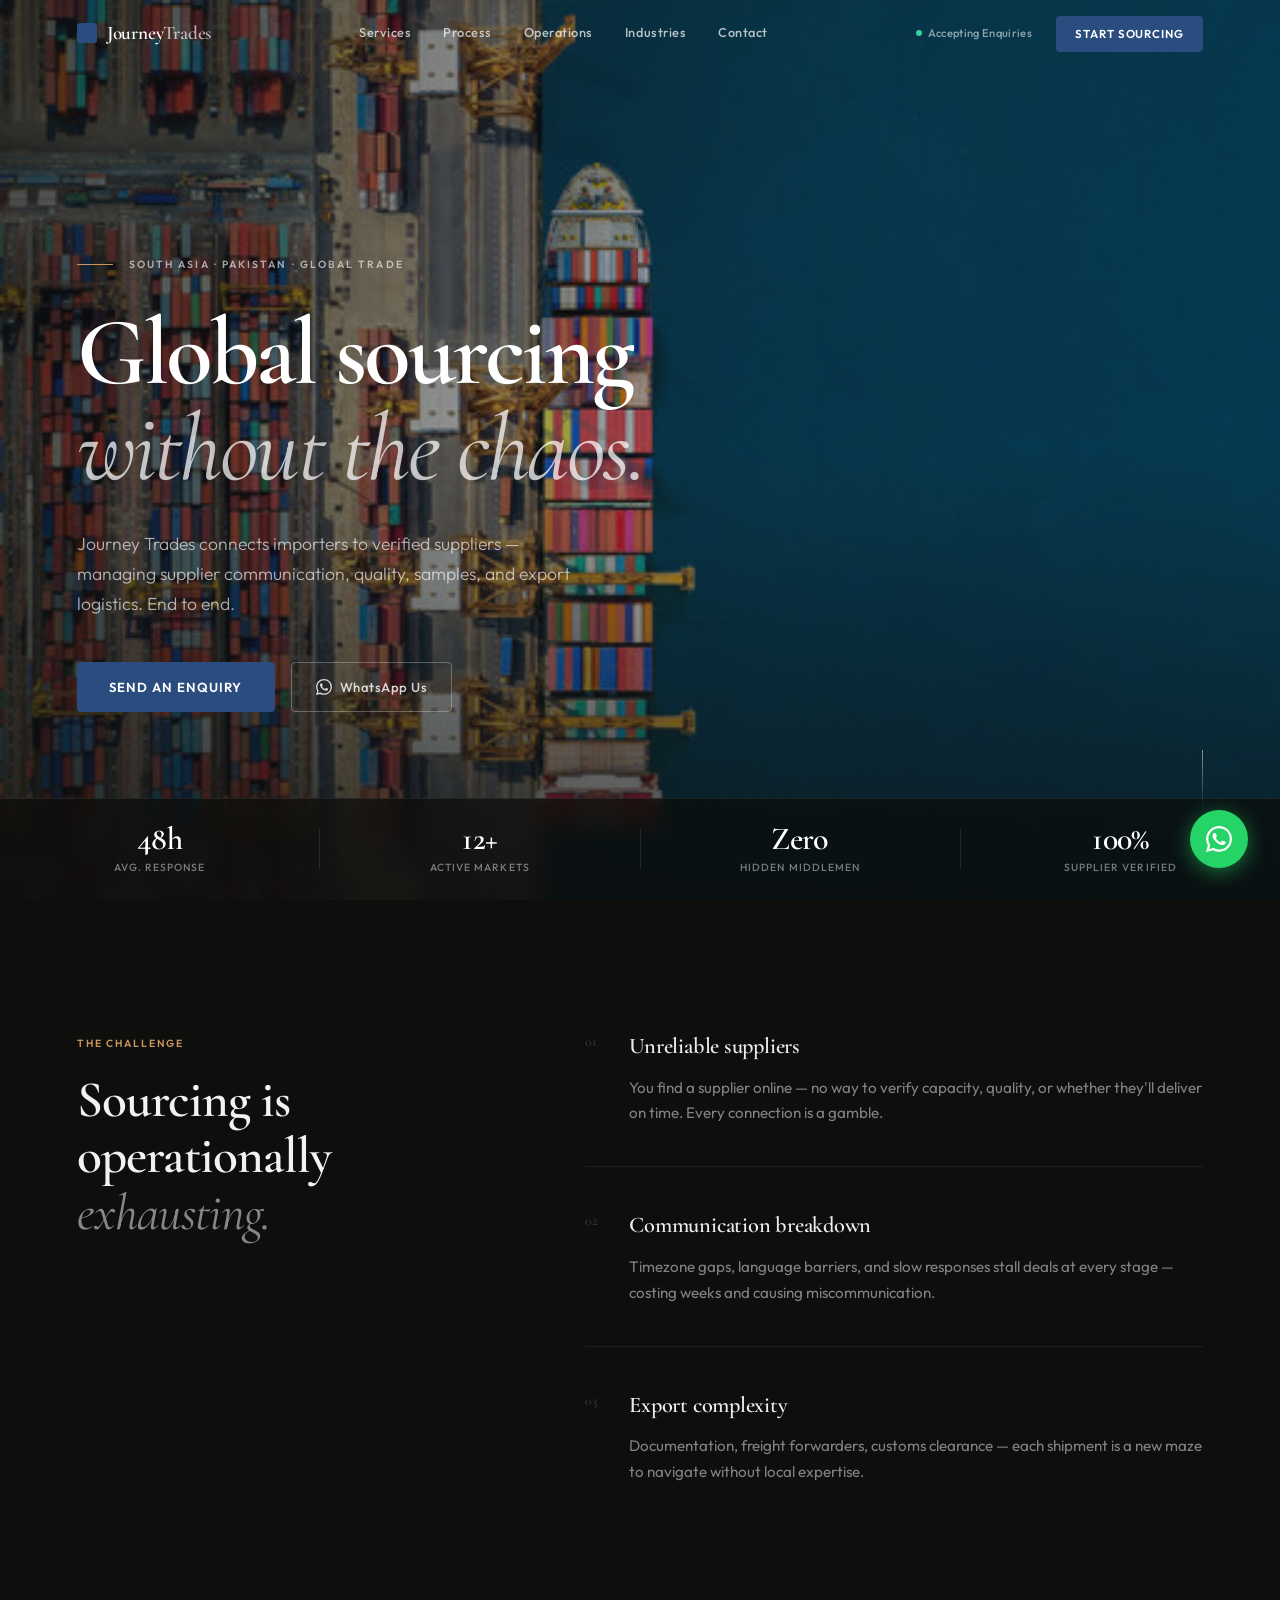
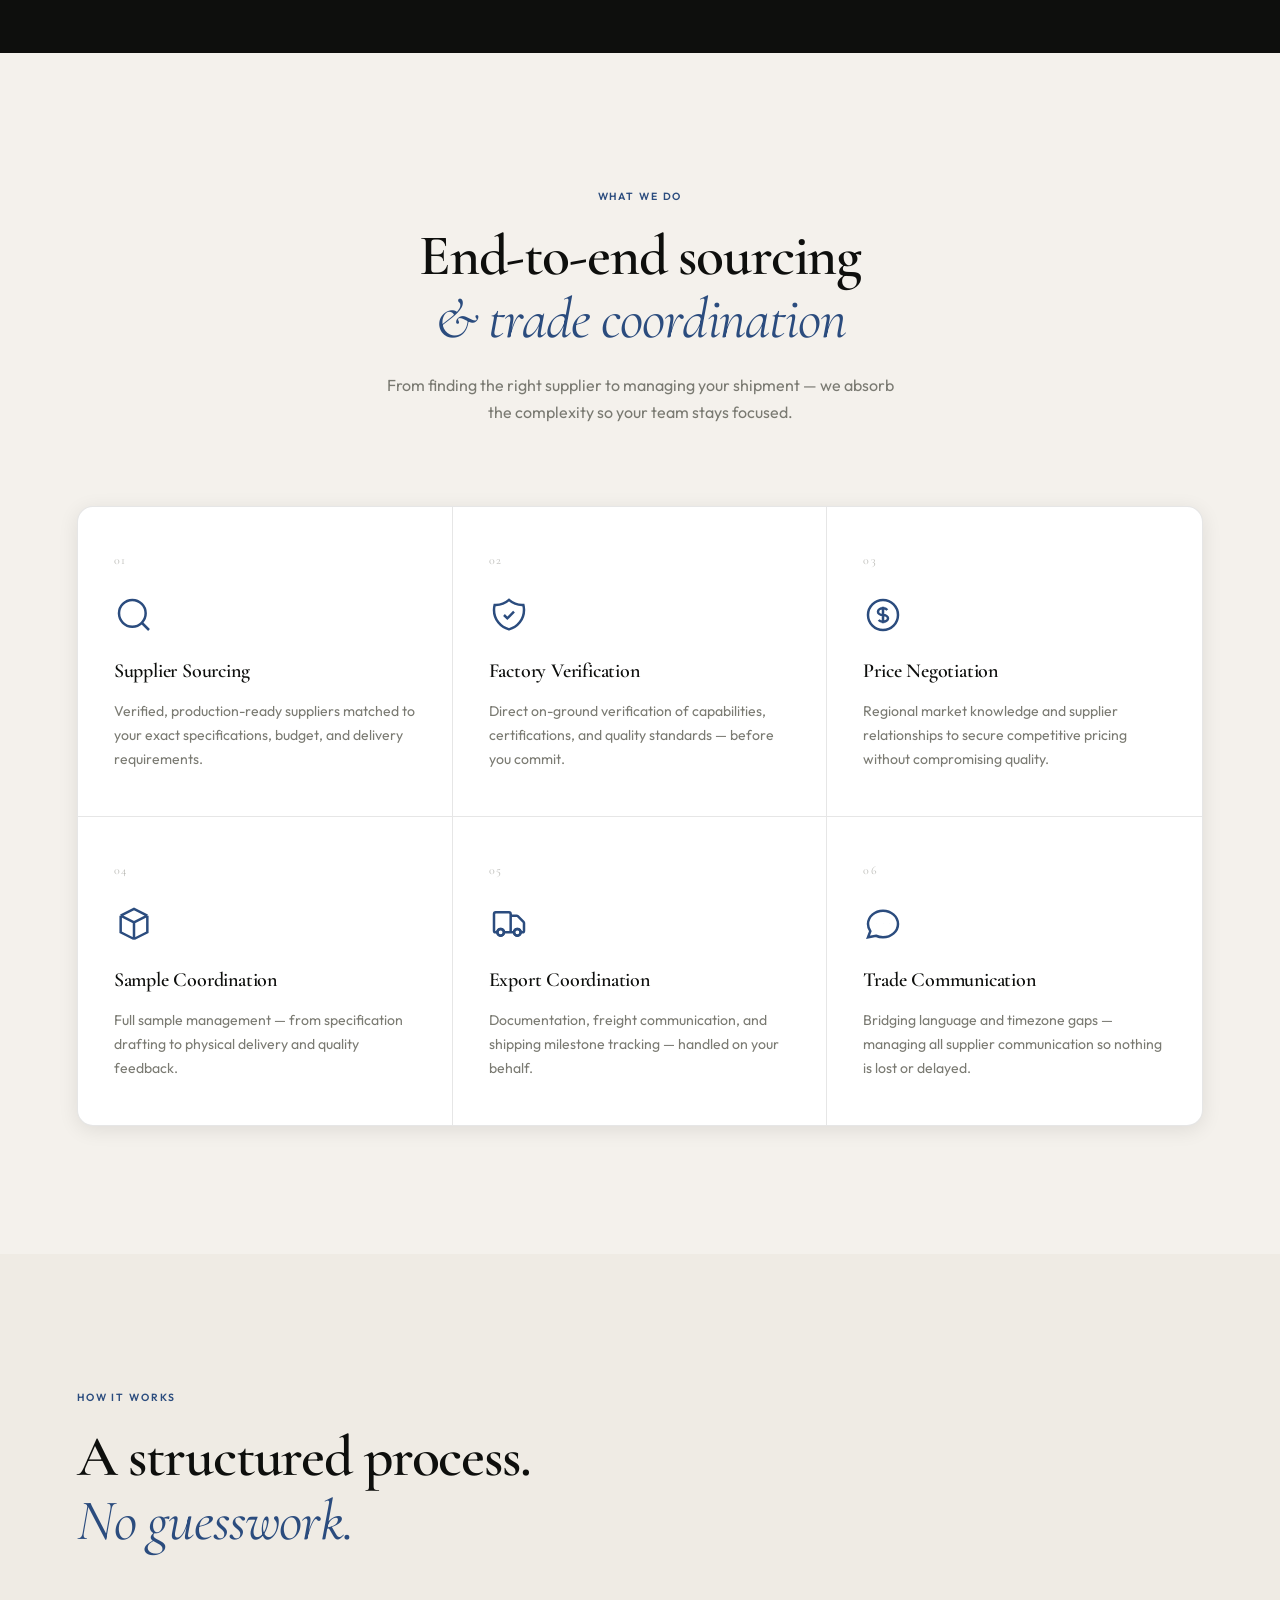
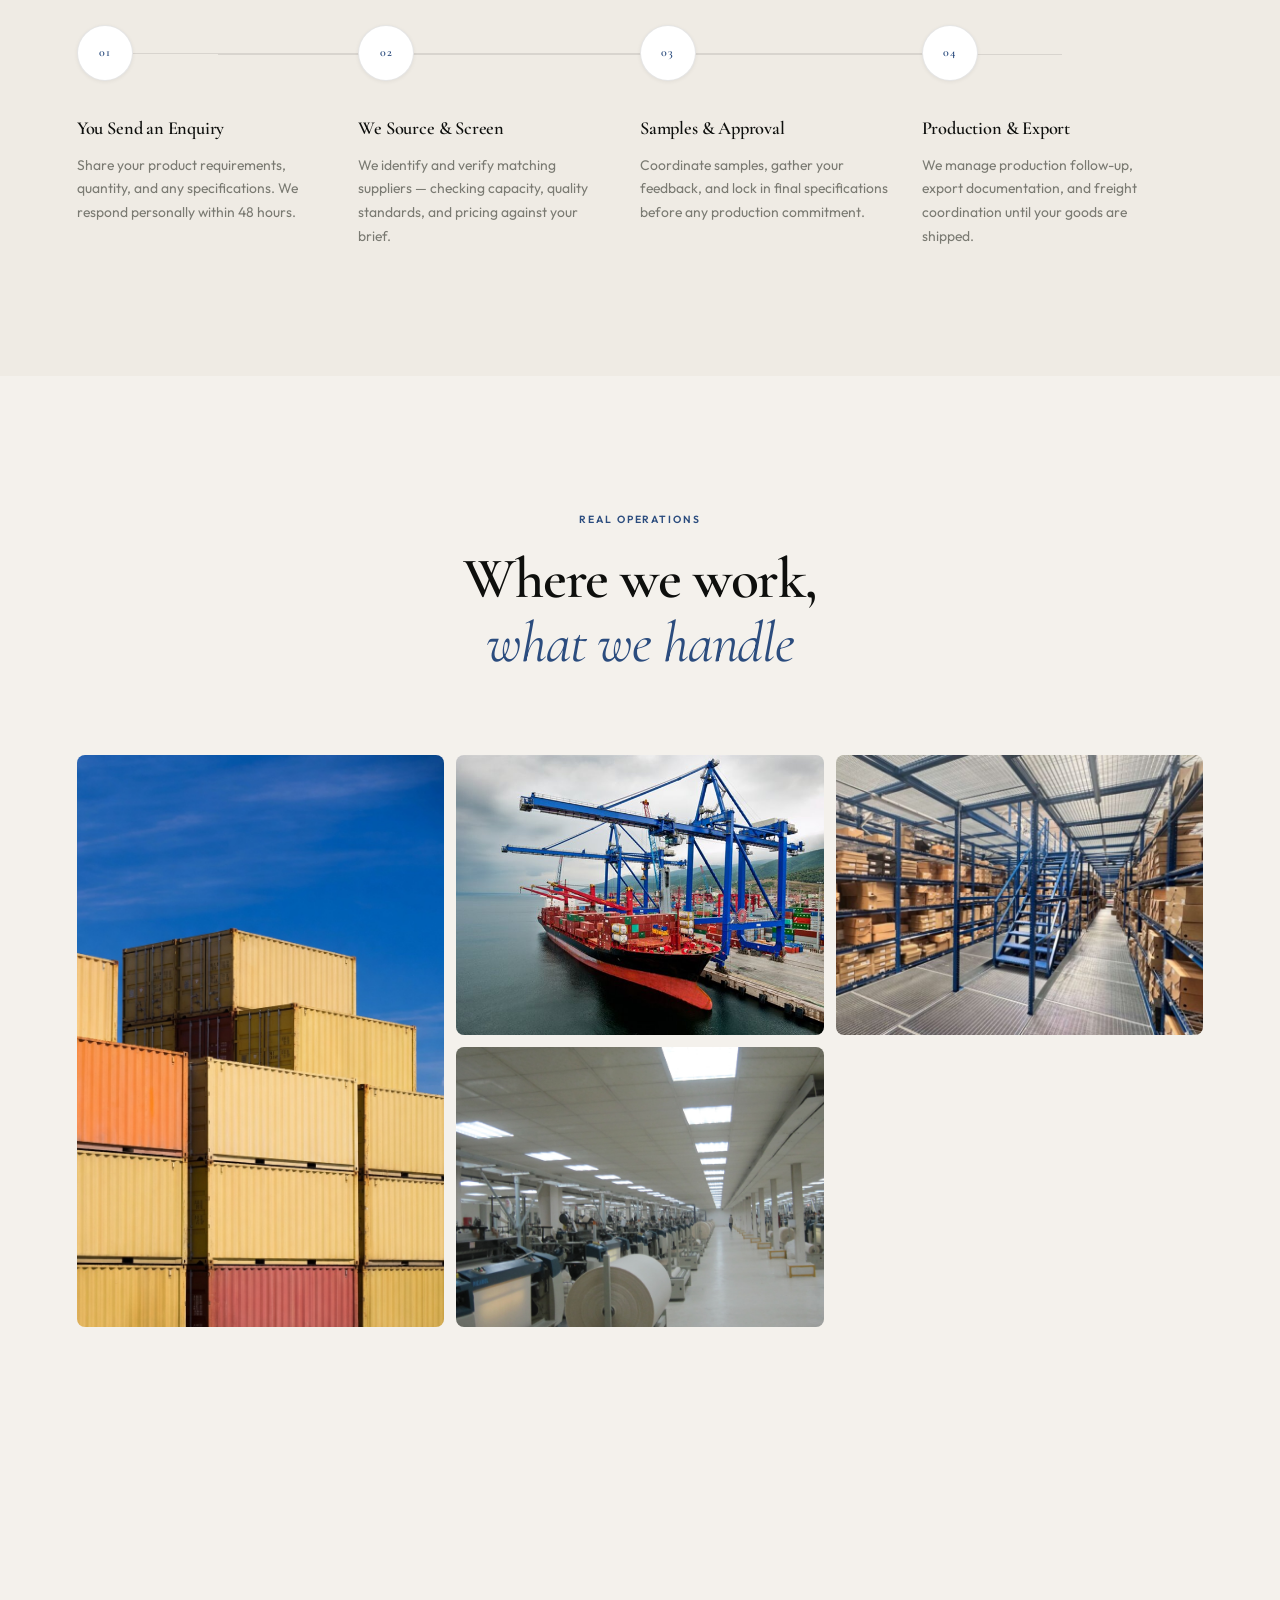
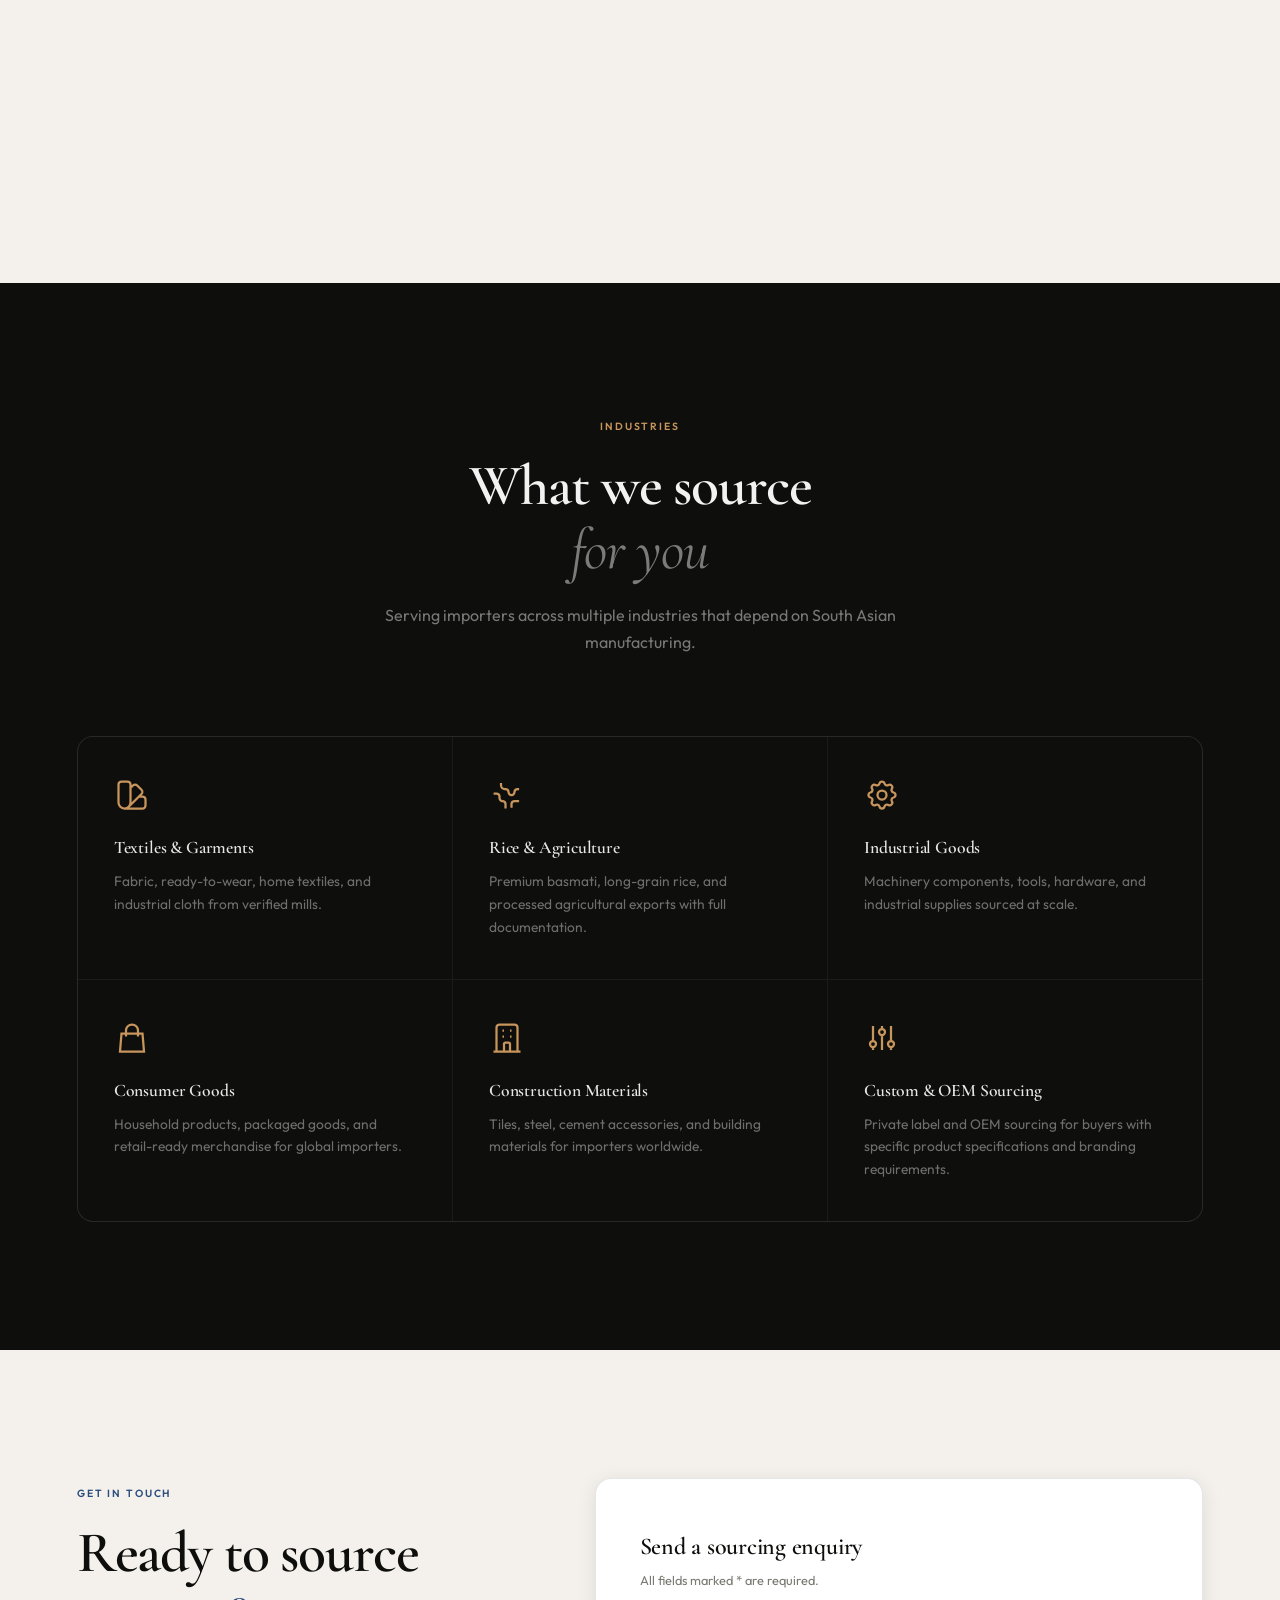
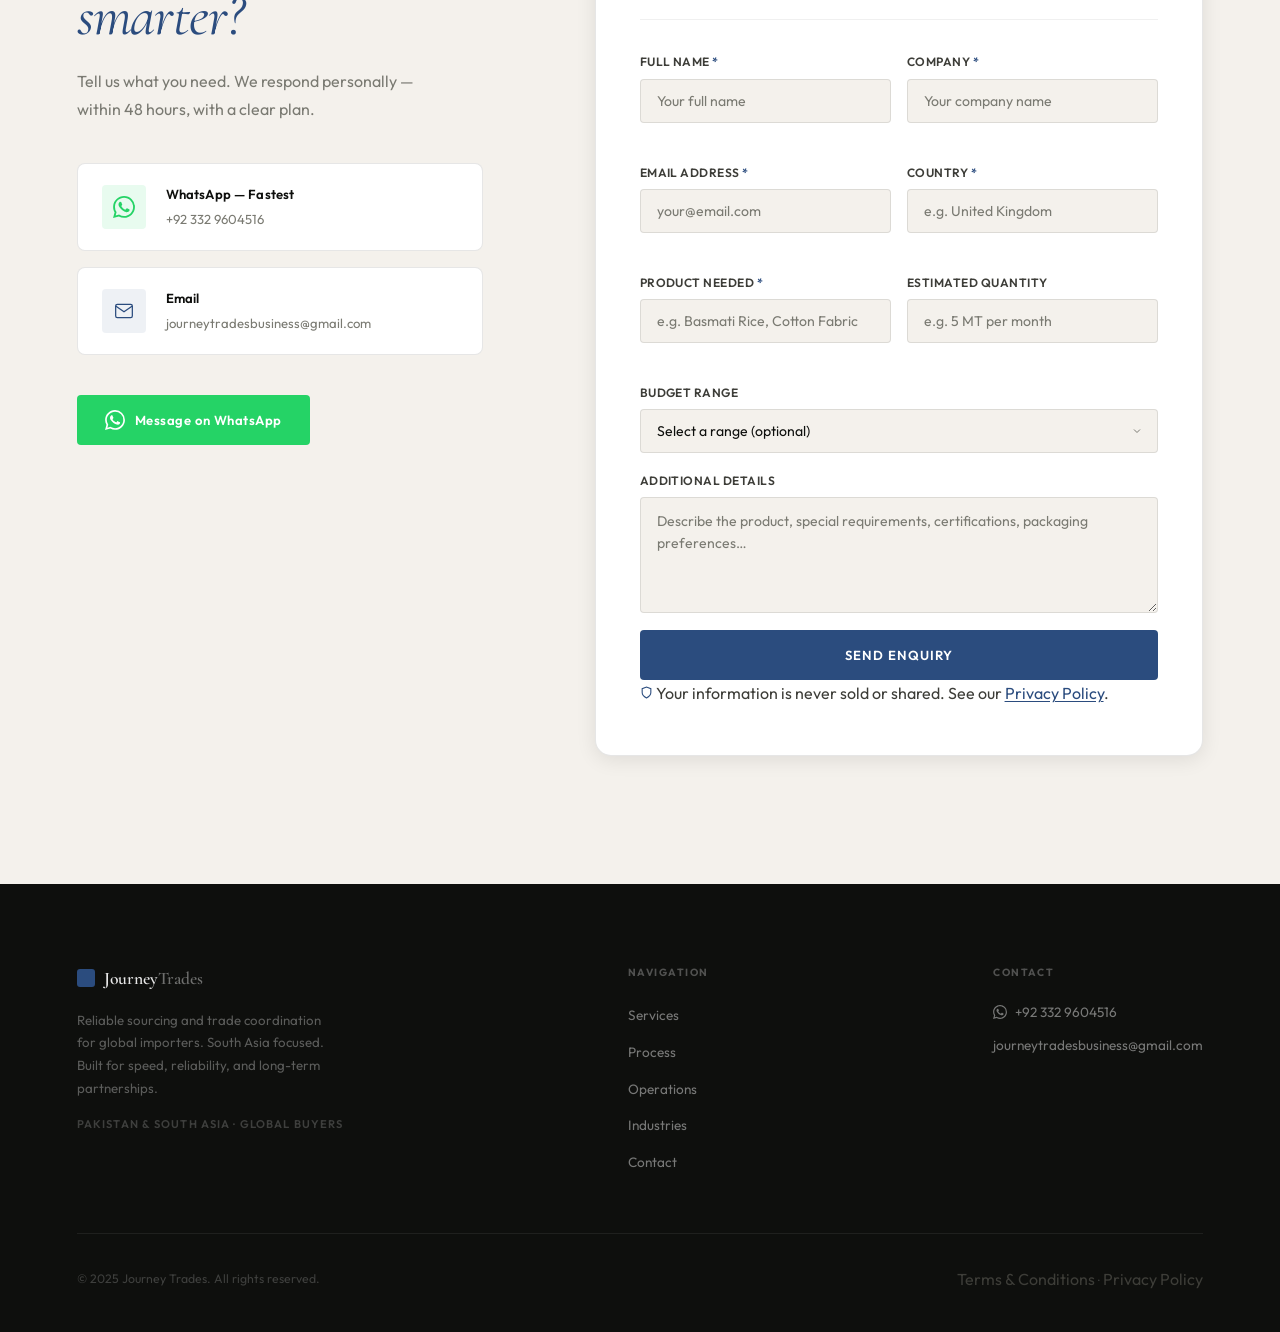
==== commit f49b2874: "Add files via upload" ====
--- a/index.html
+++ b/index.html
@@ -1,1050 +1,4 @@
 <!DOCTYPE html>
-<html lang="en">
-<head>
-  <meta charset="UTF-8">
-  <meta name="viewport" content="width=device-width, initial-scale=1.0">
-  <meta name="description" content="Journey Trades — Global sourcing without the operational chaos. Verified suppliers, trade coordination, and export management for importers worldwide.">
-  <title>Journey Trades — Global Sourcing, Simplified</title>
-
-  <!-- Fonts: Cormorant Garamond (display) + Outfit (body) -->
-  <link rel="preconnect" href="https://fonts.googleapis.com">
-  <link rel="preconnect" href="https://fonts.gstatic.com" crossorigin>
-  <link href="https://fonts.googleapis.com/css2?family=Cormorant+Garamond:ital,wght@0,400;0,500;0,600;0,700;1,400;1,500&family=Outfit:wght@300;400;500;600;700&display=swap" rel="stylesheet">
-
-  <link rel="stylesheet" href="./style.css">
-</head>
-<body>
-
-<!-- ═══════════════════════════════════════
-     NAVBAR
-═══════════════════════════════════════ -->
-<nav id="main-nav" role="navigation" aria-label="Main navigation">
-  <div class="nav-inner">
-
-    <a href="#" class="nav-logo" aria-label="Journey Trades home">
-      <div class="nav-logo-mark" aria-hidden="true"></div>
-      <span class="nav-logo-text">Journey<em>Trades</em></span>
-    </a>
-
-    <ul class="nav-links" role="list">
-      <li><a href="#services">Services</a></li>
-      <li><a href="#process">Process</a></li>
-      <li><a href="#operations">Operations</a></li>
-      <li><a href="#industries">Industries</a></li>
-      <li><a href="#contact">Contact</a></li>
-    </ul>
-
-    <div class="nav-right">
-      <span class="nav-badge" aria-hidden="true">
-        <span class="nav-badge-dot"></span>
-        Accepting Enquiries
-      </span>
-      <a href="#contact" class="nav-cta">Start Sourcing</a>
-    </div>
-
-    <button class="hamburger" id="hamburger" aria-label="Toggle navigation" aria-expanded="false" aria-controls="mobile-nav">
-      <span></span>
-      <span></span>
-    </button>
-
-  </div>
-</nav>
-
-<!-- Mobile Navigation -->
-<div class="mobile-nav" id="mobile-nav" aria-hidden="true" role="dialog" aria-label="Mobile navigation">
-  <div class="mobile-nav-inner">
-    <a href="#services">Services</a>
-    <a href="#process">Process</a>
-    <a href="#operations">Operations</a>
-    <a href="#industries">Industries</a>
-    <a href="#contact">Contact</a>
-    <a href="#contact" class="mobile-nav-cta">Start Sourcing →</a>
-  </div>
-</div>
-
-
-<!-- ═══════════════════════════════════════
-     HERO — Full-screen cinematic
-═══════════════════════════════════════ -->
-<section class="hero" id="hero" aria-label="Hero">
-
-  <!-- Slideshow background -->
-  <div class="hero-slideshow" aria-hidden="true">
-    <div class="hero-slide active" data-src="./assets/images/hero-port.jpg"></div>
-    <div class="hero-slide" data-src="./assets/images/hero-containers.jpg"></div>
-    <div class="hero-slide" data-src="./assets/images/hero-factory.jpg"></div>
-  </div>
-
-  <!-- Overlays -->
-  <div class="hero-overlay" aria-hidden="true"></div>
-  <div class="hero-grain" aria-hidden="true"></div>
-
-  <!-- Content -->
-  <div class="hero-content">
-    <div class="hero-eyebrow">
-      <span class="hero-eyebrow-line" aria-hidden="true"></span>
-      <span>South Asia · Pakistan · Global Trade</span>
-    </div>
-
-    <h1 class="hero-heading">
-      Global sourcing<br>
-      <em>without the chaos.</em>
-    </h1>
-
-    <p class="hero-sub">
-      Journey Trades connects importers to verified suppliers — managing supplier communication, quality, samples, and export logistics. End to end.
-    </p>
-
-    <div class="hero-actions">
-      <a href="#contact" class="btn-primary">Send an Enquiry</a>
-      <a href="https://wa.me/923329604516" class="btn-ghost" target="_blank" rel="noopener">
-        <svg width="16" height="16" viewBox="0 0 24 24" fill="currentColor" aria-hidden="true"><path d="M17.472 14.382c-.297-.149-1.758-.867-2.03-.967-.273-.099-.471-.148-.67.15-.197.297-.767.966-.94 1.164-.173.199-.347.223-.644.075-.297-.15-1.255-.463-2.39-1.475-.883-.788-1.48-1.761-1.653-2.059-.173-.297-.018-.458.13-.606.134-.133.298-.347.446-.52.149-.174.198-.298.298-.497.099-.198.05-.371-.025-.52-.075-.149-.669-1.612-.916-2.207-.242-.579-.487-.5-.669-.51-.173-.008-.371-.01-.57-.01-.198 0-.52.074-.792.372-.272.297-1.04 1.016-1.04 2.479 0 1.462 1.065 2.875 1.213 3.074.149.198 2.096 3.2 5.077 4.487.709.306 1.262.489 1.694.625.712.227 1.36.195 1.871.118.571-.085 1.758-.719 2.006-1.413.248-.694.248-1.289.173-1.413-.074-.124-.272-.198-.57-.347m-5.421 7.403h-.004a9.87 9.87 0 01-5.031-1.378l-.361-.214-3.741.982.998-3.648-.235-.374a9.86 9.86 0 01-1.51-5.26c.001-5.45 4.436-9.884 9.888-9.884 2.64 0 5.122 1.03 6.988 2.898a9.825 9.825 0 012.893 6.994c-.003 5.45-4.437 9.884-9.885 9.884m8.413-18.297A11.815 11.815 0 0012.05 0C5.495 0 .16 5.335.157 11.892c0 2.096.547 4.142 1.588 5.945L.057 24l6.305-1.654a11.882 11.882 0 005.683 1.448h.005c6.554 0 11.89-5.335 11.893-11.893a11.821 11.821 0 00-3.48-8.413z"/></svg>
-        WhatsApp Us
-      </a>
-    </div>
-  </div>
-
-  <!-- Bottom bar: trust metrics -->
-  <div class="hero-metrics" aria-label="Key stats">
-    <div class="hero-metric">
-      <span class="hero-metric-num">48h</span>
-      <span class="hero-metric-label">Avg. Response</span>
-    </div>
-    <div class="hero-metric-div" aria-hidden="true"></div>
-    <div class="hero-metric">
-      <span class="hero-metric-num">12+</span>
-      <span class="hero-metric-label">Active Markets</span>
-    </div>
-    <div class="hero-metric-div" aria-hidden="true"></div>
-    <div class="hero-metric">
-      <span class="hero-metric-num">Zero</span>
-      <span class="hero-metric-label">Hidden Middlemen</span>
-    </div>
-    <div class="hero-metric-div" aria-hidden="true"></div>
-    <div class="hero-metric">
-      <span class="hero-metric-num">100%</span>
-      <span class="hero-metric-label">Supplier Verified</span>
-    </div>
-  </div>
-
-  <!-- Scroll indicator -->
-  <div class="hero-scroll" aria-hidden="true">
-    <span class="hero-scroll-line"></span>
-  </div>
-
-</section>
-
-
-<!-- ═══════════════════════════════════════
-     PROBLEM SECTION
-═══════════════════════════════════════ -->
-<section class="problem" id="problem" aria-labelledby="problem-heading">
-  <div class="problem-inner">
-    <div class="problem-left reveal">
-      <span class="section-tag">The Challenge</span>
-      <h2 id="problem-heading" class="section-heading">Sourcing is<br>operationally<br><em>exhausting.</em></h2>
-    </div>
-    <div class="problem-right">
-      <div class="problem-item reveal">
-        <div class="problem-num" aria-hidden="true">01</div>
-        <div class="problem-text">
-          <h3>Unreliable suppliers</h3>
-          <p>You find a supplier online — no way to verify capacity, quality, or whether they'll deliver on time. Every connection is a gamble.</p>
-        </div>
-      </div>
-      <div class="problem-item reveal">
-        <div class="problem-num" aria-hidden="true">02</div>
-        <div class="problem-text">
-          <h3>Communication breakdown</h3>
-          <p>Timezone gaps, language barriers, and slow responses stall deals at every stage — costing weeks and causing miscommunication.</p>
-        </div>
-      </div>
-      <div class="problem-item reveal">
-        <div class="problem-num" aria-hidden="true">03</div>
-        <div class="problem-text">
-          <h3>Export complexity</h3>
-          <p>Documentation, freight forwarders, customs clearance — each shipment is a new maze to navigate without local expertise.</p>
-        </div>
-      </div>
-    </div>
-  </div>
-</section>
-
-
-<!-- ═══════════════════════════════════════
-     SERVICES
-═══════════════════════════════════════ -->
-<section class="services" id="services" aria-labelledby="services-heading">
-  <div class="section-head reveal">
-    <span class="section-tag">What We Do</span>
-    <h2 id="services-heading" class="section-heading">End-to-end sourcing<br><em>&amp; trade coordination</em></h2>
-    <p class="section-sub">From finding the right supplier to managing your shipment — we absorb the complexity so your team stays focused.</p>
-  </div>
-
-  <div class="services-grid">
-
-    <article class="service-card reveal">
-      <div class="service-card-num" aria-hidden="true">01</div>
-      <div class="service-icon" aria-hidden="true">
-        <svg viewBox="0 0 24 24" fill="none" stroke="currentColor" stroke-width="1.5"><circle cx="11" cy="11" r="8"/><path d="m21 21-4.35-4.35"/></svg>
-      </div>
-      <h3>Supplier Sourcing</h3>
-      <p>Verified, production-ready suppliers matched to your exact specifications, budget, and delivery requirements.</p>
-    </article>
-
-    <article class="service-card reveal">
-      <div class="service-card-num" aria-hidden="true">02</div>
-      <div class="service-icon" aria-hidden="true">
-        <svg viewBox="0 0 24 24" fill="none" stroke="currentColor" stroke-width="1.5"><path d="M9 12l2 2 4-4m5.618-4.016A11.955 11.955 0 0112 2.944a11.955 11.955 0 01-8.618 3.04A12.02 12.02 0 003 9c0 5.591 3.824 10.29 9 11.622 5.176-1.332 9-6.03 9-11.622 0-1.042-.133-2.052-.382-3.016z"/></svg>
-      </div>
-      <h3>Factory Verification</h3>
-      <p>Direct on-ground verification of capabilities, certifications, and quality standards — before you commit.</p>
-    </article>
-
-    <article class="service-card reveal">
-      <div class="service-card-num" aria-hidden="true">03</div>
-      <div class="service-icon" aria-hidden="true">
-        <svg viewBox="0 0 24 24" fill="none" stroke="currentColor" stroke-width="1.5"><path d="M12 8c-1.657 0-3 .895-3 2s1.343 2 3 2 3 .895 3 2-1.343 2-3 2m0-8c1.11 0 2.08.402 2.599 1M12 8V7m0 1v8m0 0v1m0-1c-1.11 0-2.08-.402-2.599-1M21 12a9 9 0 11-18 0 9 9 0 0118 0z"/></svg>
-      </div>
-      <h3>Price Negotiation</h3>
-      <p>Regional market knowledge and supplier relationships to secure competitive pricing without compromising quality.</p>
-    </article>
-
-    <article class="service-card reveal">
-      <div class="service-card-num" aria-hidden="true">04</div>
-      <div class="service-icon" aria-hidden="true">
-        <svg viewBox="0 0 24 24" fill="none" stroke="currentColor" stroke-width="1.5"><path d="M20 7l-8-4-8 4m16 0l-8 4m8-4v10l-8 4m0-10L4 7m8 4v10M4 7v10l8 4"/></svg>
-      </div>
-      <h3>Sample Coordination</h3>
-      <p>Full sample management — from specification drafting to physical delivery and quality feedback.</p>
-    </article>
-
-    <article class="service-card reveal">
-      <div class="service-card-num" aria-hidden="true">05</div>
-      <div class="service-icon" aria-hidden="true">
-        <svg viewBox="0 0 24 24" fill="none" stroke="currentColor" stroke-width="1.5"><path d="M9 17a2 2 0 11-4 0 2 2 0 014 0zM19 17a2 2 0 11-4 0 2 2 0 014 0z"/><path d="M13 16V6a1 1 0 00-1-1H4a1 1 0 00-1 1v10a1 1 0 001 1h1m8-1a1 1 0 01-1 1H9m4-1V8a1 1 0 011-1h2.586a1 1 0 01.707.293l3.414 3.414a1 1 0 01.293.707V16a1 1 0 01-1 1h-1m-6-1a1 1 0 001 1h1M5 17a2 2 0 104 0m-4 0a2 2 0 114 0m6 0a2 2 0 104 0m-4 0a2 2 0 114 0"/></svg>
-      </div>
-      <h3>Export Coordination</h3>
-      <p>Documentation, freight communication, and shipping milestone tracking — handled on your behalf.</p>
-    </article>
-
-    <article class="service-card reveal">
-      <div class="service-card-num" aria-hidden="true">06</div>
-      <div class="service-icon" aria-hidden="true">
-        <svg viewBox="0 0 24 24" fill="none" stroke="currentColor" stroke-width="1.5"><path d="M8 12h.01M12 12h.01M16 12h.01M21 12c0 4.418-4.03 8-9 8a9.863 9.863 0 01-4.255-.949L3 20l1.395-3.72C3.512 15.042 3 13.574 3 12c0-4.418 4.03-8 9-8s9 3.582 9 8z"/></svg>
-      </div>
-      <h3>Trade Communication</h3>
-      <p>Bridging language and timezone gaps — managing all supplier communication so nothing is lost or delayed.</p>
-    </article>
-
-  </div>
-</section>
-
-
-<!-- ═══════════════════════════════════════
-     PROCESS
-═══════════════════════════════════════ -->
-<section class="process" id="process" aria-labelledby="process-heading">
-  <div class="process-inner">
-    <div class="section-head reveal">
-      <span class="section-tag">How It Works</span>
-      <h2 id="process-heading" class="section-heading">A structured process.<br><em>No guesswork.</em></h2>
-    </div>
-
-    <div class="process-steps">
-      <div class="process-step reveal">
-        <div class="process-step-num" aria-hidden="true">01</div>
-        <div class="process-step-line" aria-hidden="true"></div>
-        <h3>You Send an Enquiry</h3>
-        <p>Share your product requirements, quantity, and any specifications. We respond personally within 48 hours.</p>
-      </div>
-      <div class="process-step reveal">
-        <div class="process-step-num" aria-hidden="true">02</div>
-        <div class="process-step-line" aria-hidden="true"></div>
-        <h3>We Source &amp; Screen</h3>
-        <p>We identify and verify matching suppliers — checking capacity, quality standards, and pricing against your brief.</p>
-      </div>
-      <div class="process-step reveal">
-        <div class="process-step-num" aria-hidden="true">03</div>
-        <div class="process-step-line" aria-hidden="true"></div>
-        <h3>Samples &amp; Approval</h3>
-        <p>Coordinate samples, gather your feedback, and lock in final specifications before any production commitment.</p>
-      </div>
-      <div class="process-step reveal">
-        <div class="process-step-num" aria-hidden="true">04</div>
-        <div class="process-step-line" aria-hidden="true"></div>
-        <h3>Production &amp; Export</h3>
-        <p>We manage production follow-up, export documentation, and freight coordination until your goods are shipped.</p>
-      </div>
-    </div>
-  </div>
-</section>
-
-
-<!-- ═══════════════════════════════════════
-     OPERATIONS GALLERY
-═══════════════════════════════════════ -->
-<section class="operations" id="operations" aria-labelledby="operations-heading">
-  <div class="section-head reveal">
-    <span class="section-tag">Real Operations</span>
-    <h2 id="operations-heading" class="section-heading">Where we work,<br><em>what we handle</em></h2>
-  </div>
-
-  <div class="gallery-grid reveal">
-    <div class="gallery-item gallery-tall">
-      <img src="./assets/images/ops-containers-tall.jpg"
-           alt="Container yard operations — stacked shipping containers"
-           loading="lazy" width="600" height="840">
-      <div class="gallery-caption">Container Yard Operations</div>
-    </div>
-    <div class="gallery-item">
-      <img src="./assets/images/ops-port-crane.jpg"
-           alt="Port crane loading containers for export"
-           loading="lazy" width="600" height="420">
-      <div class="gallery-caption">Port Loading — Export</div>
-    </div>
-    <div class="gallery-item">
-      <img src="./assets/images/ops-warehouse.jpg"
-           alt="Warehouse inventory and storage operations"
-           loading="lazy" width="600" height="420">
-      <div class="gallery-caption">Warehouse &amp; Storage</div>
-    </div>
-    <div class="gallery-item">
-      <img src="./assets/images/ops-factory-floor.jpg"
-           alt="Factory floor — textile production"
-           loading="lazy" width="600" height="420">
-      <div class="gallery-caption">Factory Inspection</div>
-    </div>
-  </div>
-
-  <!-- Full-width cinematic strip -->
-  <div class="gallery-strip reveal" aria-hidden="true">
-    <img src="./assets/images/strip-port-wide.jpg"
-         alt="Aerial view of container port operations"
-         loading="lazy" width="1600" height="480">
-    <div class="gallery-strip-overlay">
-      <blockquote>
-        "We operate where trade actually happens — on the ground, in the factories, at the ports."
-      </blockquote>
-    </div>
-  </div>
-</section>
-
-
-<!-- ═══════════════════════════════════════
-     INDUSTRIES
-═══════════════════════════════════════ -->
-<section class="industries" id="industries" aria-labelledby="industries-heading">
-  <div class="section-head reveal">
-    <span class="section-tag">Industries</span>
-    <h2 id="industries-heading" class="section-heading">What we source<br><em>for you</em></h2>
-    <p class="section-sub">Serving importers across multiple industries that depend on South Asian manufacturing.</p>
-  </div>
-
-  <div class="industries-grid">
-    <div class="industry-item reveal">
-      <div class="industry-icon" aria-hidden="true">
-        <svg viewBox="0 0 24 24" fill="none" stroke="currentColor" stroke-width="1.5"><path d="M7 21a4 4 0 01-4-4V5a2 2 0 012-2h4a2 2 0 012 2v12a4 4 0 01-4 4zm0 0h12a2 2 0 002-2v-4a2 2 0 00-2-2h-2.343M11 7.343l1.657-1.657a2 2 0 012.828 0l2.829 2.829a2 2 0 010 2.828l-8.486 8.485M7 17h.01"/></svg>
-      </div>
-      <h4>Textiles &amp; Garments</h4>
-      <p>Fabric, ready-to-wear, home textiles, and industrial cloth from verified mills.</p>
-    </div>
-    <div class="industry-item reveal">
-      <div class="industry-icon" aria-hidden="true">
-        <svg viewBox="0 0 24 24" fill="none" stroke="currentColor" stroke-width="1.5"><path d="M3.055 11H5a2 2 0 012 2v1a2 2 0 002 2 2 2 0 012 2v2.945M8 3.935V5.5A2.5 2.5 0 0010.5 8h.5a2 2 0 012 2 2 2 0 104 0 2 2 0 012-2h1.064M15 20.488V18a2 2 0 012-2h3.064"/></svg>
-      </div>
-      <h4>Rice &amp; Agriculture</h4>
-      <p>Premium basmati, long-grain rice, and processed agricultural exports with full documentation.</p>
-    </div>
-    <div class="industry-item reveal">
-      <div class="industry-icon" aria-hidden="true">
-        <svg viewBox="0 0 24 24" fill="none" stroke="currentColor" stroke-width="1.5"><path d="M10.325 4.317c.426-1.756 2.924-1.756 3.35 0a1.724 1.724 0 002.573 1.066c1.543-.94 3.31.826 2.37 2.37a1.724 1.724 0 001.065 2.572c1.756.426 1.756 2.924 0 3.35a1.724 1.724 0 00-1.066 2.573c.94 1.543-.826 3.31-2.37 2.37a1.724 1.724 0 00-2.572 1.065c-.426 1.756-2.924 1.756-3.35 0a1.724 1.724 0 00-2.573-1.066c-1.543.94-3.31-.826-2.37-2.37a1.724 1.724 0 00-1.065-2.572c-1.756-.426-1.756-2.924 0-3.35a1.724 1.724 0 001.066-2.573c-.94-1.543.826-3.31 2.37-2.37.996.608 2.296.07 2.572-1.065z"/><circle cx="12" cy="12" r="3"/></svg>
-      </div>
-      <h4>Industrial Goods</h4>
-      <p>Machinery components, tools, hardware, and industrial supplies sourced at scale.</p>
-    </div>
-    <div class="industry-item reveal">
-      <div class="industry-icon" aria-hidden="true">
-        <svg viewBox="0 0 24 24" fill="none" stroke="currentColor" stroke-width="1.5"><path d="M16 11V7a4 4 0 00-8 0v4M5 9h14l1 12H4L5 9z"/></svg>
-      </div>
-      <h4>Consumer Goods</h4>
-      <p>Household products, packaged goods, and retail-ready merchandise for global importers.</p>
-    </div>
-    <div class="industry-item reveal">
-      <div class="industry-icon" aria-hidden="true">
-        <svg viewBox="0 0 24 24" fill="none" stroke="currentColor" stroke-width="1.5"><path d="M19 21V5a2 2 0 00-2-2H7a2 2 0 00-2 2v16m14 0h2m-2 0h-5m-9 0H3m2 0h5M9 7h1m-1 4h1m4-4h1m-1 4h1m-5 10v-5a1 1 0 011-1h2a1 1 0 011 1v5m-4 0h4"/></svg>
-      </div>
-      <h4>Construction Materials</h4>
-      <p>Tiles, steel, cement accessories, and building materials for importers worldwide.</p>
-    </div>
-    <div class="industry-item reveal">
-      <div class="industry-icon" aria-hidden="true">
-        <svg viewBox="0 0 24 24" fill="none" stroke="currentColor" stroke-width="1.5"><path d="M12 6V4m0 2a2 2 0 100 4m0-4a2 2 0 110 4m-6 8a2 2 0 100-4m0 4a2 2 0 110-4m0 4v2m0-6V4m6 6v10m6-2a2 2 0 100-4m0 4a2 2 0 110-4m0 4v2m0-6V4"/></svg>
-      </div>
-      <h4>Custom &amp; OEM Sourcing</h4>
-      <p>Private label and OEM sourcing for buyers with specific product specifications and branding requirements.</p>
-    </div>
-  </div>
-</section>
-
-
-<!-- ═══════════════════════════════════════
-     CONTACT
-═══════════════════════════════════════ -->
-<section class="contact" id="contact" aria-labelledby="contact-heading">
-  <div class="contact-inner">
-
-    <!-- Left: Info -->
-    <div class="contact-left reveal">
-      <span class="section-tag">Get in Touch</span>
-      <h2 id="contact-heading" class="section-heading">Ready to source<br><em>smarter?</em></h2>
-      <p class="section-sub">Tell us what you need. We respond personally — wi.legal-meta strong {
-  color: rgba(255,255,255,0.55);
-  font-weight: 600;
-}
-
-.legal-intro {
-  font-size: 1rem;
-  color: rgba(255,255,255,0.55);
-  line-height: 1.75;
-  max-width: 640px;
-  font-weight: 300;
-}
-
-
-/* ── LEGAL BODY ─────────────────────────────────────────── */
-.legal-body {
-  padding: 5rem var(--pad-x) 7rem;
-}
-
-.legal-inner {
-  max-width: 1100px;
-  margin: 0 auto;
-  display: grid;
-  grid-template-columns: 220px 1fr;
-  gap: 0 4.5rem;
-  align-items: start;
-}
-
-
-/* ── TABLE OF CONTENTS ──────────────────────────────────── */
-.legal-toc {
-  grid-column: 1;
-  grid-row: 1 / -1;
-  position: sticky;
-  top: calc(var(--nav-h) + 2rem);
-  background: var(--surface);
-  border: 1px solid var(--border);
-  border-radius: var(--r-lg);
-  padding: 1.75rem 1.75rem;
-  box-shadow: var(--shadow-sm);
-  max-height: calc(100vh - var(--nav-h) - 4rem);
-  overflow-y: auto;
-}
-
-.legal-toc h2 {
-  font-family: var(--font-body);
-  font-size: 0.65rem;
-  font-weight: 700;
-  letter-spacing: 0.16em;
-  text-transform: uppercase;
-  color: var(--text-muted);
-  margin-bottom: 1.25rem;
-}
-
-.legal-toc ol {
-  list-style: none;
-  display: grid;
-  grid-template-columns: 1fr;
-  gap: 0;
-  counter-reset: toc;
-}
-
-.legal-toc ol li {
-  counter-increment: toc;
-}
-
-.legal-toc ol li a {
-  font-size: 0.84rem;
-  color: var(--text-muted);
-  text-decoration: none;
-  padding: 0.4rem 0;
-  display: block;
-  border-bottom: 1px solid transparent;
-  transition: color 0.2s, border-color 0.2s;
-  line-height: 1.4;
-}
-
-.legal-toc ol li a:hover {
-  color: var(--accent);
-  border-bottom-color: rgba(43,76,126,0.15);
-}
-
-
-/* ── LEGAL SECTIONS ─────────────────────────────────────── */
-.legal-section {
-  grid-column: 2;
-  margin-bottom: 3.5rem;
-  padding-bottom: 3.5rem;
-  border-bottom: 1px solid var(--border-warm);
-}
-
-.legal-section:last-child {
-  border-bottom: none;
-  margin-bottom: 0;
-  padding-bottom: 0;
-}
-
-.legal-section h2 {
-  font-family: var(--font-display);
-  font-size: 1.65rem;
-  font-weight: 600;
-  color: var(--text-head);
-  letter-spacing: -0.01em;
-  margin-bottom: 1.25rem;
-  line-height: 1.2;
-}
-
-.legal-section h3 {
-  font-family: var(--font-body);
-  font-size: 0.78rem;
-  font-weight: 700;
-  letter-spacing: 0.1em;
-  text-transform: uppercase;
-  color: var(--accent);
-  margin-top: 1.75rem;
-  margin-bottom: 0.75rem;
-}
-
-.legal-section p {
-  font-size: 0.94rem;
-  color: var(--text-body);
-  line-height: 1.8;
-  margin-bottom: 1rem;
-}
-
-.legal-section p:last-child {
-  margin-bottom: 0;
-}
-
-.legal-section ul,
-.legal-section ol {
-  margin: 0.75rem 0 1rem 0;
-  padding-left: 0;
-  list-style: none;
-}
-
-.legal-section ul li,
-.legal-section ol li {
-  font-size: 0.93rem;
-  color: var(--text-body);
-  line-height: 1.75;
-  padding: 0.4rem 0 0.4rem 1.5rem;
-  position: relative;
-  border-bottom: 1px solid var(--border-warm);
-}
-
-.legal-section ul li:last-child,
-.legal-section ol li:last-child {
-  border-bottom: none;
-}
-
-.legal-section ul li::before {
-  content: '—';
-  position: absolute;
-  left: 0;
-  color: var(--text-muted);
-  font-size: 0.8rem;
-  top: 0.5rem;
-}
-
-.legal-section a {
-  color: var(--accent);
-  text-decoration: underline;
-  text-decoration-color: rgba(43,76,126,0.3);
-  text-underline-offset: 3px;
-  transition: text-decoration-color 0.2s;
-}
-
-.legal-section a:hover {
-  text-decoration-color: var(--accent);
-}
-
-.legal-section strong {
-  font-weight: 600;
-  color: var(--text-head);
-}
-
-
-/* ── CONTACT BLOCK ──────────────────────────────────────── */
-.legal-contact-block {
-  background: var(--bg-warm);
-  border: 1px solid var(--border);
-  border-radius: var(--r);
-  padding: 1.5rem 1.75rem;
-  margin: 1.25rem 0;
-}
-
-.legal-contact-block p {
-  margin-bottom: 0.4rem !important;
-  font-size: 0.9rem !important;
-}
-
-.legal-contact-block a {
-  color: var(--accent);
-}
-
-
-/* ── LEGAL FOOTER ───────────────────────────────────────── */
-.legal-footer {
-  background: var(--dark);
-  padding: 3rem var(--pad-x);
-}
-
-.legal-footer-inner {
-  max-width: 780px;
-  margin: 0 auto;
-  display: flex;
-  align-items: center;
-  justify-content: space-between;
-  flex-wrap: wrap;
-  gap: 1.5rem;
-}
-
-.legal-footer-links {
-  display: flex;
-  align-items: center;
-  gap: 1.5rem;
-  flex-wrap: wrap;
-}
-
-.legal-footer-links a {
-  font-size: 0.8rem;
-  color: rgba(255,255,255,0.38);
-  text-decoration: none;
-  transition: color 0.2s;
-  letter-spacing: 0.01em;
-}
-
-.legal-footer-links a:hover,
-.legal-footer-links a[aria-current="page"] {
-  color: rgba(255,255,255,0.75);
-}
-
-.legal-footer-copy {
-  font-size: 0.78rem;
-  color: rgba(255,255,255,0.22);
-  width: 100%;
-  margin-top: 0.5rem;
-}
-
-
-/* ── RESPONSIVE ─────────────────────────────────────────── */
-@media (max-width: 860px) {
-  .legal-header { padding: calc(var(--nav-h) + 2.5rem) var(--pad-x-sm) 3rem; }
-  .legal-body   { padding: 3.5rem var(--pad-x-sm) 5rem; }
-
-  /* Collapse to single column — TOC goes back to top */
-  .legal-inner {
-    grid-template-columns: 1fr;
-    gap: 0;
-  }
-
-  .legal-toc {
-    grid-column: 1;
-    grid-row: auto;
-    position: static;
-    max-height: none;
-    overflow-y: visible;
-    margin-bottom: 3rem;
-  }
-
-  .legal-section {
-    grid-column: 1;
-  }
-
-  .legal-toc ol { grid-template-columns: 1fr 1fr; gap: 0 1.5rem; }
-
-  .legal-footer-inner {
-    flex-direction: column;
-    align-items: flex-start;
-  }
-}
-
-@media (max-width: 480px) {
-  .legal-header h1 { font-size: 2.2rem; }
-
-  .legal-section h2 { font-size: 1.4rem; }
-
-  .legal-toc ol { grid-template-columns: 1fr; }
-
-  .legal-footer { padding: 2.5rem var(--pad-x-sm); }
-}
-    <div class="nav-right">
-      <span class="nav-badge" aria-hidden="true">
-        <span class="nav-badge-dot"></span>
-        Accepting Enquiries
-      </span>
-      <a href="#contact" class="nav-cta">Start Sourcing</a>
-    </div>
-
-    <button class="hamburger" id="hamburger" aria-label="Toggle navigation" aria-expanded="false" aria-controls="mobile-nav">
-      <span></span>
-      <span></span>
-    </button>
-
-  </div>
-</nav>
-
-<!-- Mobile Navigation -->
-<div class="mobile-nav" id="mobile-nav" aria-hidden="true" role="dialog" aria-label="Mobile navigation">
-  <div class="mobile-nav-inner">
-    <a href="#services">Services</a>
-    <a href="#process">Process</a>
-    <a href="#operations">Operations</a>
-    <a href="#industries">Industries</a>
-    <a href="#contact">Contact</a>
-    <a href="#contact" class="mobile-nav-cta">Start Sourcing →</a>
-  </div>
-</div>
-
-
-<!-- ═══════════════════════════════════════
-     HERO — Full-screen cinematic
-═══════════════════════════════════════ -->
-<section class="hero" id="hero" aria-label="Hero">
-
-  <!-- Slideshow background -->
-  <div class="hero-slideshow" aria-hidden="true">
-    <div class="hero-slide active" data-src="./assets/images/hero-port.jpg"></div>
-    <div class="hero-slide" data-src="./assets/images/hero-containers.jpg"></div>
-    <div class="hero-slide" data-src="./assets/images/hero-factory.jpg"></div>
-  </div>
-
-  <!-- Overlays -->
-  <div class="hero-overlay" aria-hidden="true"></div>
-  <div class="hero-grain" aria-hidden="true"></div>
-
-  <!-- Content -->
-  <div class="hero-content">
-    <div class="hero-eyebrow">
-      <span class="hero-eyebrow-line" aria-hidden="true"></span>
-      <span>South Asia · Pakistan · Global Trade</span>
-    </div>
-
-    <h1 class="hero-heading">
-      Global sourcing<br>
-      <em>without the chaos.</em>
-    </h1>
-
-    <p class="hero-sub">
-      Journey Trades connects importers to verified suppliers — managing supplier communication, quality, samples, and export logistics. End to end.
-    </p>
-
-    <div class="hero-actions">
-      <a href="#contact" class="btn-primary">Send an Enquiry</a>
-      <a href="https://wa.me/923329604516" class="btn-ghost" target="_blank" rel="noopener">
-        <svg width="16" height="16" viewBox="0 0 24 24" fill="currentColor" aria-hidden="true"><path d="M17.472 14.382c-.297-.149-1.758-.867-2.03-.967-.273-.099-.471-.148-.67.15-.197.297-.767.966-.94 1.164-.173.199-.347.223-.644.075-.297-.15-1.255-.463-2.39-1.475-.883-.788-1.48-1.761-1.653-2.059-.173-.297-.018-.458.13-.606.134-.133.298-.347.446-.52.149-.174.198-.298.298-.497.099-.198.05-.371-.025-.52-.075-.149-.669-1.612-.916-2.207-.242-.579-.487-.5-.669-.51-.173-.008-.371-.01-.57-.01-.198 0-.52.074-.792.372-.272.297-1.04 1.016-1.04 2.479 0 1.462 1.065 2.875 1.213 3.074.149.198 2.096 3.2 5.077 4.487.709.306 1.262.489 1.694.625.712.227 1.36.195 1.871.118.571-.085 1.758-.719 2.006-1.413.248-.694.248-1.289.173-1.413-.074-.124-.272-.198-.57-.347m-5.421 7.403h-.004a9.87 9.87 0 01-5.031-1.378l-.361-.214-3.741.982.998-3.648-.235-.374a9.86 9.86 0 01-1.51-5.26c.001-5.45 4.436-9.884 9.888-9.884 2.64 0 5.122 1.03 6.988 2.898a9.825 9.825 0 012.893 6.994c-.003 5.45-4.437 9.884-9.885 9.884m8.413-18.297A11.815 11.815 0 0012.05 0C5.495 0 .16 5.335.157 11.892c0 2.096.547 4.142 1.588 5.945L.057 24l6.305-1.654a11.882 11.882 0 005.683 1.448h.005c6.554 0 11.89-5.335 11.893-11.893a11.821 11.821 0 00-3.48-8.413z"/></svg>
-        WhatsApp Us
-      </a>
-    </div>
-  </div>
-
-  <!-- Bottom bar: trust metrics -->
-  <div class="hero-metrics" aria-label="Key stats">
-    <div class="hero-metric">
-      <span class="hero-metric-num">48h</span>
-      <span class="hero-metric-label">Avg. Response</span>
-    </div>
-    <div class="hero-metric-div" aria-hidden="true"></div>
-    <div class="hero-metric">
-      <span class="hero-metric-num">12+</span>
-      <span class="hero-metric-label">Active Markets</span>
-    </div>
-    <div class="hero-metric-div" aria-hidden="true"></div>
-    <div class="hero-metric">
-      <span class="hero-metric-num">Zero</span>
-      <span class="hero-metric-label">Hidden Middlemen</span>
-    </div>
-    <div class="hero-metric-div" aria-hidden="true"></div>
-    <div class="hero-metric">
-      <span class="hero-metric-num">100%</span>
-      <span class="hero-metric-label">Supplier Verified</span>
-    </div>
-  </div>
-
-  <!-- Scroll indicator -->
-  <div class="hero-scroll" aria-hidden="true">
-    <span class="hero-scroll-line"></span>
-  </div>
-
-</section>
-
-
-<!-- ═══════════════════════════════════════
-     PROBLEM SECTION
-═══════════════════════════════════════ -->
-<section class="problem" id="problem" aria-labelledby="problem-heading">
-  <div class="problem-inner">
-    <div class="problem-left reveal">
-      <span class="section-tag">The Challenge</span>
-      <h2 id="problem-heading" class="section-heading">Sourcing is<br>operationally<br><em>exhausting.</em></h2>
-    </div>
-    <div class="problem-right">
-      <div class="problem-item reveal">
-        <div class="problem-num" aria-hidden="true">01</div>
-        <div class="problem-text">
-          <h3>Unreliable suppliers</h3>
-          <p>You find a supplier online — no way to verify capacity, quality, or whether they'll deliver on time. Every connection is a gamble.</p>
-        </div>
-      </div>
-      <div class="problem-item reveal">
-        <div class="problem-num" aria-hidden="true">02</div>
-        <div class="problem-text">
-          <h3>Communication breakdown</h3>
-          <p>Timezone gaps, language barriers, and slow responses stall deals at every stage — costing weeks and causing miscommunication.</p>
-        </div>
-      </div>
-      <div class="problem-item reveal">
-        <div class="problem-num" aria-hidden="true">03</div>
-        <div class="problem-text">
-          <h3>Export complexity</h3>
-          <p>Documentation, freight forwarders, customs clearance — each shipment is a new maze to navigate without local expertise.</p>
-        </div>
-      </div>
-    </div>
-  </div>
-</section>
-
-
-<!-- ═══════════════════════════════════════
-     SERVICES
-═══════════════════════════════════════ -->
-<section class="services" id="services" aria-labelledby="services-heading">
-  <div class="section-head reveal">
-    <span class="section-tag">What We Do</span>
-    <h2 id="services-heading" class="section-heading">End-to-end sourcing<br><em>&amp; trade coordination</em></h2>
-    <p class="section-sub">From finding the right supplier to managing your shipment — we absorb the complexity so your team stays focused.</p>
-  </div>
-
-  <div class="services-grid">
-
-    <article class="service-card reveal">
-      <div class="service-card-num" aria-hidden="true">01</div>
-      <div class="service-icon" aria-hidden="true">
-        <svg viewBox="0 0 24 24" fill="none" stroke="currentColor" stroke-width="1.5"><circle cx="11" cy="11" r="8"/><path d="m21 21-4.35-4.35"/></svg>
-      </div>
-      <h3>Supplier Sourcing</h3>
-      <p>Verified, production-ready suppliers matched to your exact specifications, budget, and delivery requirements.</p>
-    </article>
-
-    <article class="service-card reveal">
-      <div class="service-card-num" aria-hidden="true">02</div>
-      <div class="service-icon" aria-hidden="true">
-        <svg viewBox="0 0 24 24" fill="none" stroke="currentColor" stroke-width="1.5"><path d="M9 12l2 2 4-4m5.618-4.016A11.955 11.955 0 0112 2.944a11.955 11.955 0 01-8.618 3.04A12.02 12.02 0 003 9c0 5.591 3.824 10.29 9 11.622 5.176-1.332 9-6.03 9-11.622 0-1.042-.133-2.052-.382-3.016z"/></svg>
-      </div>
-      <h3>Factory Verification</h3>
-      <p>Direct on-ground verification of capabilities, certifications, and quality standards — before you commit.</p>
-    </article>
-
-    <article class="service-card reveal">
-      <div class="service-card-num" aria-hidden="true">03</div>
-      <div class="service-icon" aria-hidden="true">
-        <svg viewBox="0 0 24 24" fill="none" stroke="currentColor" stroke-width="1.5"><path d="M12 8c-1.657 0-3 .895-3 2s1.343 2 3 2 3 .895 3 2-1.343 2-3 2m0-8c1.11 0 2.08.402 2.599 1M12 8V7m0 1v8m0 0v1m0-1c-1.11 0-2.08-.402-2.599-1M21 12a9 9 0 11-18 0 9 9 0 0118 0z"/></svg>
-      </div>
-      <h3>Price Negotiation</h3>
-      <p>Regional market knowledge and supplier relationships to secure competitive pricing without compromising quality.</p>
-    </article>
-
-    <article class="service-card reveal">
-      <div class="service-card-num" aria-hidden="true">04</div>
-      <div class="service-icon" aria-hidden="true">
-        <svg viewBox="0 0 24 24" fill="none" stroke="currentColor" stroke-width="1.5"><path d="M20 7l-8-4-8 4m16 0l-8 4m8-4v10l-8 4m0-10L4 7m8 4v10M4 7v10l8 4"/></svg>
-      </div>
-      <h3>Sample Coordination</h3>
-      <p>Full sample management — from specification drafting to physical delivery and quality feedback.</p>
-    </article>
-
-    <article class="service-card reveal">
-      <div class="service-card-num" aria-hidden="true">05</div>
-      <div class="service-icon" aria-hidden="true">
-        <svg viewBox="0 0 24 24" fill="none" stroke="currentColor" stroke-width="1.5"><path d="M9 17a2 2 0 11-4 0 2 2 0 014 0zM19 17a2 2 0 11-4 0 2 2 0 014 0z"/><path d="M13 16V6a1 1 0 00-1-1H4a1 1 0 00-1 1v10a1 1 0 001 1h1m8-1a1 1 0 01-1 1H9m4-1V8a1 1 0 011-1h2.586a1 1 0 01.707.293l3.414 3.414a1 1 0 01.293.707V16a1 1 0 01-1 1h-1m-6-1a1 1 0 001 1h1M5 17a2 2 0 104 0m-4 0a2 2 0 114 0m6 0a2 2 0 104 0m-4 0a2 2 0 114 0"/></svg>
-      </div>
-      <h3>Export Coordination</h3>
-      <p>Documentation, freight communication, and shipping milestone tracking — handled on your behalf.</p>
-    </article>
-
-    <article class="service-card reveal">
-      <div class="service-card-num" aria-hidden="true">06</div>
-      <div class="service-icon" aria-hidden="true">
-        <svg viewBox="0 0 24 24" fill="none" stroke="currentColor" stroke-width="1.5"><path d="M8 12h.01M12 12h.01M16 12h.01M21 12c0 4.418-4.03 8-9 8a9.863 9.863 0 01-4.255-.949L3 20l1.395-3.72C3.512 15.042 3 13.574 3 12c0-4.418 4.03-8 9-8s9 3.582 9 8z"/></svg>
-      </div>
-      <h3>Trade Communication</h3>
-      <p>Bridging language and timezone gaps — managing all supplier communication so nothing is lost or delayed.</p>
-    </article>
-
-  </div>
-</section>
-
-
-<!-- ═══════════════════════════════════════
-     PROCESS
-═══════════════════════════════════════ -->
-<section class="process" id="process" aria-labelledby="process-heading">
-  <div class="process-inner">
-    <div class="section-head reveal">
-      <span class="section-tag">How It Works</span>
-      <h2 id="process-heading" class="section-heading">A structured process.<br><em>No guesswork.</em></h2>
-    </div>
-
-    <div class="process-steps">
-      <div class="process-step reveal">
-        <div class="process-step-num" aria-hidden="true">01</div>
-        <div class="process-step-line" aria-hidden="true"></div>
-        <h3>You Send an Enquiry</h3>
-        <p>Share your product requirements, quantity, and any specifications. We respond personally within 48 hours.</p>
-      </div>
-      <div class="process-step reveal">
-        <div class="process-step-num" aria-hidden="true">02</div>
-        <div class="process-step-line" aria-hidden="true"></div>
-        <h3>We Source &amp; Screen</h3>
-        <p>We identify and verify matching suppliers — checking capacity, quality standards, and pricing against your brief.</p>
-      </div>
-      <div class="process-step reveal">
-        <div class="process-step-num" aria-hidden="true">03</div>
-        <div class="process-step-line" aria-hidden="true"></div>
-        <h3>Samples &amp; Approval</h3>
-        <p>Coordinate samples, gather your feedback, and lock in final specifications before any production commitment.</p>
-      </div>
-      <div class="process-step reveal">
-        <div class="process-step-num" aria-hidden="true">04</div>
-        <div class="process-step-line" aria-hidden="true"></div>
-        <h3>Production &amp; Export</h3>
-        <p>We manage production follow-up, export documentation, and freight coordination until your goods are shipped.</p>
-      </div>
-    </div>
-  </div>
-</section>
-
-
-<!-- ═══════════════════════════════════════
-     OPERATIONS GALLERY
-═══════════════════════════════════════ -->
-<section class="operations" id="operations" aria-labelledby="operations-heading">
-  <div class="section-head reveal">
-    <span class="section-tag">Real Operations</span>
-    <h2 id="operations-heading" class="section-heading">Where we work,<br><em>what we handle</em></h2>
-  </div>
-
-  <div class="gallery-grid reveal">
-    <div class="gallery-item gallery-tall">
-      <img src="./assets/images/ops-containers-tall.jpg"
-           alt="Container yard operations — stacked shipping containers"
-           loading="lazy" width="600" height="840">
-      <div class="gallery-caption">Container Yard Operations</div>
-    </div>
-    <div class="gallery-item">
-      <img src="./assets/images/ops-port-crane.jpg"
-           alt="Port crane loading containers for export"
-           loading="lazy" width="600" height="420">
-      <div class="gallery-caption">Port Loading — Export</div>
-    </div>
-    <div class="gallery-item">
-      <img src="./assets/images/ops-warehouse.jpg"
-           alt="Warehouse inventory and storage operations"
-           loading="lazy" width="600" height="420">
-      <div class="gallery-caption">Warehouse &amp; Storage</div>
-    </div>
-    <div class="gallery-item">
-      <img src="./assets/images/ops-factory-floor.jpg"
-           alt="Factory floor — textile production"
-           loading="lazy" width="600" height="420">
-      <div class="gallery-caption">Factory Inspection</div>
-    </div>
-  </div>
-
-  <!-- Full-width cinematic strip -->
-  <div class="gallery-strip reveal" aria-hidden="true">
-    <img src="./assets/images/strip-port-wide.jpg"
-         alt="Aerial view of container port operations"
-         loading="lazy" width="1600" height="480">
-    <div class="gallery-strip-overlay">
-      <blockquote>
-        "We operate where trade actually happens — on the ground, in the factories, at the ports."
-      </blockquote>
-    </div>
-  </div>
-</section>
-
-
-<!-- ═══════════════════════════════════════
-     INDUSTRIES
-═══════════════════════════════════════ -->
-<section class="industries" id="industries" aria-labelledby="industries-heading">
-  <div class="section-head reveal">
-    <span class="section-tag">Industries</span>
-    <h2 id="industries-heading" class="section-heading">What we source<br><em>for you</em></h2>
-    <p class="section-sub">Serving importers across multiple industries that depend on South Asian manufacturing.</p>
-  </div>
-
-  <div class="industries-grid">
-    <div class="industry-item reveal">
-      <div class="industry-icon" aria-hidden="true">
-        <svg viewBox="0 0 24 24" fill="none" stroke="currentColor" stroke-width="1.5"><path d="M7 21a4 4 0 01-4-4V5a2 2 0 012-2h4a2 2 0 012 2v12a4 4 0 01-4 4zm0 0h12a2 2 0 002-2v-4a2 2 0 00-2-2h-2.343M11 7.343l1.657-1.657a2 2 0 012.828 0l2.829 2.829a2 2 0 010 2.828l-8.486 8.485M7 17h.01"/></svg>
-      </div>
-      <h4>Textiles &amp; Garments</h4>
-      <p>Fabric, ready-to-wear, home textiles, and industrial cloth from verified mills.</p>
-    </div>
-    <div class="industry-item reveal">
-      <div class="industry-icon" aria-hidden="true">
-        <svg viewBox="0 0 24 24" fill="none" stroke="currentColor" stroke-width="1.5"><path d="M3.055 11H5a2 2 0 012 2v1a2 2 0 002 2 2 2 0 012 2v2.945M8 3.935V5.5A2.5 2.5 0 0010.5 8h.5a2 2 0 012 2 2 2 0 104 0 2 2 0 012-2h1.064M15 20.488V18a2 2 0 012-2h3.064"/></svg>
-      </div>
-      <h4>Rice &amp; Agriculture</h4>
-      <p>Premium basmati, long-grain rice, and processed agricultural exports with full documentation.</p>
-    </div>
-    <div class="industry-item reveal">
-      <div class="industry-icon" aria-hidden="true">
-        <svg viewBox="0 0 24 24" fill="none" stroke="currentColor" stroke-width="1.5"><path d="M10.325 4.317c.426-1.756 2.924-1.756 3.35 0a1.724 1.724 0 002.573 1.066c1.543-.94 3.31.826 2.37 2.37a1.724 1.724 0 001.065 2.572c1.756.426 1.756 2.924 0 3.35a1.724 1.724 0 00-1.066 2.573c.94 1.543-.826 3.31-2.37 2.37a1.724 1.724 0 00-2.572 1.065c-.426 1.756-2.924 1.756-3.35 0a1.724 1.724 0 00-2.573-1.066c-1.543.94-3.31-.826-2.37-2.37a1.724 1.724 0 00-1.065-2.572c-1.756-.426-1.756-2.924 0-3.35a1.724 1.724 0 001.066-2.573c-.94-1.543.826-3.31 2.37-2.37.996.608 2.296.07 2.572-1.065z"/><circle cx="12" cy="12" r="3"/></svg>
-      </div>
-      <h4>Industrial Goods</h4>
-      <p>Machinery components, tools, hardware, and industrial supplies sourced at scale.</p>
-    </div>
-    <div class="industry-item reveal">
-      <div class="industry-icon" aria-hidden="true">
-        <svg viewBox="0 0 24 24" fill="none" stroke="currentColor" stroke-width="1.5"><path d="M16 11V7a4 4 0 00-8 0v4M5 9h14l1 12H4L5 9z"/></svg>
-      </div>
-      <h4>Consumer Goods</h4>
-      <p>Household products, packaged goods, and retail-ready merchandise for global importers.</p>
-    </div>
-    <div class="industry-item reveal">
-      <div class="industry-icon" aria-hidden="true">
-        <svg viewBox="0 0 24 24" fill="none" stroke="currentColor" stroke-width="1.5"><path d="M19 21V5a2 2 0 00-2-2H7a2 2 0 00-2 2v16m14 0h2m-2 0h-5m-9 0H3m2 0h5M9 7h1m-1 4h1m4-4h1m-1 4h1m-5 10v-5a1 1 0 011-1h2a1 1 0 011 1v5m-4 0h4"/></svg>
-      </div>
-      <h4>Construction Materials</h4>
-      <p>Tiles, steel, cement accessories, and building materials for importers worldwide.</p>
-    </div>
-    <div class="industry-item reveal">
-      <div class="industry-icon" aria-hidden="true">
-        <svg viewBox="0 0 24 24" fill="none" stroke="currentColor" stroke-width="1.5"><path d="M12 6V4m0 2a2 2 0 100 4m0-4a2 2 0 110 4m-6 8a2 2 0 100-4m0 4a2 2 0 110-4m0 4v2m0-6V4m6 6v10m6-2a2 2 0 100-4m0 4a2 2 0 110-4m0 4v2m0-6V4"/></svg>
-      </div>
-      <h4>Custom &amp; OEM Sourcing</h4>
-      <p>Private label and OEM sourcing for buyers with specific product specifications and branding requirements.</p>
-    </div>
-  </div>
-</section>
-
-
-<!-- ═══════════════════════════════════════
-     CONTACT
-═══════════════════════════════════════ -->
-<section class="contact" id="contact" aria-labelledby="contact-heading">
-  <div class="contact-inner">
-
-    <!-- Left: Info -->
-    <div class="contact-left reveal">
-      <span class="section-tag">Get in Touch</span>
-      <h2 id="contact-heading" class="section-heading">Ready to source<br><em>smarter?</em></h2>
-      <p class="section-sub">Tell us what you need. We respond personally — wi<!DOCTYPE html>
 <html lang="en">
 <head>
   <meta charset="UTF-8">
@@ -1561,20 +515,20 @@
         </div>
 
         <button type="submit" class="form-submit" id="form-submit-btn">
-          <p class="form-privacy-line">
-  <svg width="13" height="13" viewBox="0 0 24 24" fill="none" 
-       stroke="currentColor" stroke-width="2" aria-hidden="true">
-    <path d="M12 22s8-4 8-10V5l-8-3-8 3v7c0 6 8 10 8 10z"/>
-  </svg>
-  Your information is never sold or shared. See our 
-  <a href="./privacy.html">Privacy Policy</a>.
-          </p>
           <span class="btn-text">Send Enquiry</span>
           <span class="btn-loading" aria-hidden="true">
             <svg width="16" height="16" viewBox="0 0 24 24" fill="none" stroke="currentColor" stroke-width="2.5"><path d="M12 2v4M12 18v4M4.93 4.93l2.83 2.83M16.24 16.24l2.83 2.83M2 12h4M18 12h4M4.93 19.07l2.83-2.83M16.24 7.76l2.83-2.83"/></svg>
             Sending…
           </span>
         </button>
+
+        <p class="form-privacy-line">
+          <svg width="13" height="13" viewBox="0 0 24 24" fill="none" stroke="currentColor" stroke-width="2" aria-hidden="true">
+            <path d="M12 22s8-4 8-10V5l-8-3-8 3v7c0 6 8 10 8 10z"/>
+          </svg>
+          Your information is never sold or shared. See our
+          <a href="./privacy.html">Privacy Policy</a>.
+        </p>
 
       </form>
     </div>
@@ -1619,12 +573,12 @@
   </div>
 
   <div class="footer-bottom">
-  <p>© 2025 Journey Trades. All rights reserved.</p>
-  <div class="footer-legal-links">
-    <a href="./terms.html">Terms &amp; Conditions</a>
-    <span aria-hidden="true">·</span>
-    <a href="./privacy.html">Privacy Policy</a>
-  </div>
+    <p>© 2025 Journey Trades. All rights reserved.</p>
+    <div class="footer-legal-links">
+      <a href="./terms.html">Terms &amp; Conditions</a>
+      <span aria-hidden="true">·</span>
+      <a href="./privacy.html">Privacy Policy</a>
+    </div>
   </div>
 </footer>
 
--- a/style.css
+++ b/style.css
@@ -953,6 +953,925 @@
 .gallery-item {
   position: relative;
   overflow: hidden;
+  border-radius: var(--r)  --max-w:       1380px;
+  --pad-x:       6%;
+  --pad-x-sm:    5%;
+
+  /* Typography */
+  --font-display: 'Cormorant Garamond', Georgia, serif;
+  --font-body:    'Outfit', system-ui, sans-serif;
+
+  /* Radius */
+  --r-sm:        4px;
+  --r:           8px;
+  --r-lg:        16px;
+
+  /* Shadows */
+  --shadow-sm:   0 1px 4px rgba(14,15,13,0.06);
+  --shadow:      0 4px 20px rgba(14,15,13,0.09);
+  --shadow-lg:   0 16px 60px rgba(14,15,13,0.14);
+}
+
+
+/* ── RESET ──────────────────────────────────────────────── */
+*, *::before, *::after {
+  box-sizing: border-box;
+  margin: 0;
+  padding: 0;
+}
+
+html {
+  scroll-behavior: smooth;
+  scroll-padding-top: var(--nav-h);
+  -webkit-text-size-adjust: 100%;
+  font-size: 16px;
+}
+
+body {
+  font-family: var(--font-body);
+  background: var(--bg);
+  color: var(--text-body);
+  line-height: 1.65;
+  -webkit-font-smoothing: antialiased;
+  -moz-osx-font-smoothing: grayscale;
+  overflow-x: hidden;
+}
+
+img {
+  display: block;
+  max-width: 100%;
+  height: auto;
+}
+
+a {
+  color: inherit;
+  text-decoration: none;
+}
+
+ul { list-style: none; }
+
+button, input, select, textarea {
+  font-family: var(--font-body);
+}
+
+.sr-only {
+  position: absolute;
+  width: 1px;
+  height: 1px;
+  padding: 0;
+  margin: -1px;
+  overflow: hidden;
+  clip: rect(0,0,0,0);
+  white-space: nowrap;
+  border-width: 0;
+}
+
+
+/* ── SHARED TOKENS ──────────────────────────────────────── */
+.section-tag {
+  display: inline-block;
+  font-family: var(--font-body);
+  font-size: 0.65rem;
+  font-weight: 600;
+  letter-spacing: 0.18em;
+  text-transform: uppercase;
+  color: var(--accent);
+  margin-bottom: 1.25rem;
+}
+
+.section-heading {
+  font-family: var(--font-display);
+  font-size: clamp(2.2rem, 4.5vw, 3.8rem);
+  font-weight: 600;
+  line-height: 1.1;
+  color: var(--text-head);
+  letter-spacing: -0.02em;
+}
+
+.section-heading em {
+  font-style: italic;
+  font-weight: 400;
+  color: var(--accent);
+}
+
+.section-sub {
+  font-size: 1rem;
+  color: var(--text-muted);
+  max-width: 520px;
+  line-height: 1.7;
+  margin-top: 1.25rem;
+}
+
+.section-head {
+  text-align: center;
+  margin-bottom: 5rem;
+}
+
+.section-head .section-sub {
+  margin-left: auto;
+  margin-right: auto;
+}
+
+
+/* ═══════════════════════════════════════════════════════════
+   NAVBAR
+═══════════════════════════════════════════════════════════ */
+nav {
+  position: fixed;
+  top: 0; left: 0; right: 0;
+  z-index: 100;
+  height: var(--nav-h);
+  transition: background 0.4s ease, box-shadow 0.4s ease, border-color 0.4s ease;
+  border-bottom: 1px solid transparent;
+}
+
+/* Transparent over hero */
+nav.nav-transparent {
+  background: transparent;
+}
+
+/* Solid after scroll */
+nav.nav-solid {
+  background: rgba(244,241,236,0.97);
+  border-bottom-color: var(--border);
+  box-shadow: 0 1px 20px rgba(14,15,13,0.07);
+  backdrop-filter: blur(12px);
+  -webkit-backdrop-filter: blur(12px);
+}
+
+.nav-inner {
+  height: 100%;
+  max-width: var(--max-w);
+  margin: 0 auto;
+  padding: 0 var(--pad-x);
+  display: flex;
+  align-items: center;
+  justify-content: space-between;
+  gap: 2rem;
+}
+
+/* Logo */
+.nav-logo {
+  display: inline-flex;
+  align-items: center;
+  gap: 0;
+  flex-shrink: 0;
+  text-decoration: none;
+}
+
+.nav-logo-mark {
+  width: 20px;
+  height: 20px;
+  background: var(--accent);
+  border-radius: 3px;
+  margin-right: 10px;
+  flex-shrink: 0;
+  transition: transform 0.3s cubic-bezier(0.34, 1.56, 0.64, 1);
+}
+
+.nav-logo:hover .nav-logo-mark {
+  transform: rotate(10deg) scale(1.05);
+}
+
+.nav-logo-text {
+  font-family: var(--font-display);
+  font-size: 1.2rem;
+  font-weight: 600;
+  letter-spacing: -0.01em;
+  color: #fff;
+  transition: color 0.3s;
+}
+
+.nav-logo-text em {
+  font-style: normal;
+  color: rgba(255,255,255,0.65);
+}
+
+/* When navbar is solid */
+nav.nav-solid .nav-logo-text { color: var(--text-head); }
+nav.nav-solid .nav-logo-text em { color: var(--accent); }
+
+/* Nav Links */
+.nav-links {
+  display: flex;
+  align-items: center;
+  gap: 0;
+  flex: 1;
+  justify-content: center;
+}
+
+.nav-links a {
+  font-size: 0.8rem;
+  font-weight: 500;
+  letter-spacing: 0.04em;
+  color: rgba(255,255,255,0.7);
+  padding: 0 1rem;
+  height: var(--nav-h);
+  display: flex;
+  align-items: center;
+  border-bottom: 1.5px solid transparent;
+  transition: color 0.2s, border-color 0.2s;
+  white-space: nowrap;
+}
+
+.nav-links a:hover {
+  color: #fff;
+}
+
+nav.nav-solid .nav-links a { color: var(--text-muted); }
+nav.nav-solid .nav-links a:hover { color: var(--text-head); border-bottom-color: var(--accent); }
+
+/* Nav Right */
+.nav-right {
+  display: flex;
+  align-items: center;
+  gap: 1.5rem;
+  flex-shrink: 0;
+}
+
+.nav-badge {
+  display: flex;
+  align-items: center;
+  gap: 6px;
+  font-size: 0.7rem;
+  font-weight: 500;
+  letter-spacing: 0.03em;
+  color: rgba(255,255,255,0.55);
+  white-space: nowrap;
+}
+
+nav.nav-solid .nav-badge { color: var(--text-muted); }
+
+.nav-badge-dot {
+  width: 6px;
+  height: 6px;
+  background: #34d399;
+  border-radius: 50%;
+  animation: navPulse 2.5s infinite;
+}
+
+@keyframes navPulse {
+  0%, 100% { box-shadow: 0 0 0 0 rgba(52,211,153,0.5); }
+  60%       { box-shadow: 0 0 0 4px rgba(52,211,153,0); }
+}
+
+.nav-cta {
+  display: inline-flex;
+  align-items: center;
+  height: 36px;
+  padding: 0 1.2rem;
+  background: var(--accent);
+  color: #fff !important;
+  font-size: 0.72rem;
+  font-weight: 600;
+  letter-spacing: 0.08em;
+  text-transform: uppercase;
+  border-radius: var(--r-sm);
+  transition: background 0.2s, transform 0.15s, box-shadow 0.2s;
+  white-space: nowrap;
+}
+
+.nav-cta:hover {
+  background: var(--accent-mid);
+  transform: translateY(-1px);
+  box-shadow: 0 4px 16px rgba(43,76,126,0.4);
+}
+
+/* Hamburger */
+.hamburger {
+  display: none;
+  flex-direction: column;
+  justify-content: center;
+  gap: 6px;
+  width: 36px;
+  height: 36px;
+  background: none;
+  border: none;
+  cursor: pointer;
+  padding: 6px;
+  border-radius: var(--r-sm);
+  transition: background 0.15s;
+}
+
+.hamburger span {
+  display: block;
+  width: 100%;
+  height: 1.5px;
+  background: #fff;
+  transform-origin: center;
+  transition: transform 0.3s cubic-bezier(0.23, 1, 0.32, 1), opacity 0.2s, background 0.3s;
+}
+
+nav.nav-solid .hamburger span { background: var(--text-head); }
+
+.hamburger.open span:nth-child(1) { transform: translateY(7.5px) rotate(45deg); }
+.hamburger.open span:nth-child(2) { transform: translateY(-7.5px) rotate(-45deg); }
+
+
+/* ── MOBILE NAV ─────────────────────────────────────────── */
+.mobile-nav {
+  position: fixed;
+  top: var(--nav-h);
+  left: 0; right: 0;
+  z-index: 99;
+  background: var(--bg);
+  border-bottom: 1px solid var(--border);
+  box-shadow: 0 16px 40px rgba(14,15,13,0.1);
+  transform: translateY(-10px);
+  opacity: 0;
+  pointer-events: none;
+  visibility: hidden;
+  transition:
+    transform 0.3s cubic-bezier(0.23, 1, 0.32, 1),
+    opacity 0.3s ease,
+    visibility 0.3s;
+}
+
+.mobile-nav.open {
+  transform: translateY(0);
+  opacity: 1;
+  pointer-events: all;
+  visibility: visible;
+}
+
+.mobile-nav-inner {
+  padding: 1.25rem 0;
+}
+
+.mobile-nav a {
+  display: block;
+  padding: 0.85rem var(--pad-x-sm);
+  font-size: 0.88rem;
+  font-weight: 500;
+  color: var(--text-body);
+  border-bottom: 1px solid var(--border-warm);
+  transition: color 0.15s, background 0.15s;
+  letter-spacing: 0.01em;
+}
+
+.mobile-nav a:last-of-type { border-bottom: none; }
+.mobile-nav a:hover { color: var(--text-head); background: var(--bg-warm); }
+
+.mobile-nav-cta {
+  display: block;
+  margin: 1rem var(--pad-x-sm);
+  padding: 0.9rem 1.5rem !important;
+  background: var(--accent) !important;
+  color: #fff !important;
+  border-radius: var(--r-sm) !important;
+  text-align: center;
+  font-size: 0.78rem !important;
+  font-weight: 700 !important;
+  letter-spacing: 0.08em !important;
+  text-transform: uppercase;
+  border-bottom: none !important;
+  transition: background 0.2s !important;
+}
+
+.mobile-nav-cta:hover {
+  background: var(--accent-mid) !important;
+}
+
+
+/* ═══════════════════════════════════════════════════════════
+   HERO — Full screen cinematic
+═══════════════════════════════════════════════════════════ */
+.hero {
+  position: relative;
+  height: 100svh;
+  min-height: 600px;
+  display: flex;
+  flex-direction: column;
+  justify-content: center;
+  align-items: flex-start;
+  overflow: hidden;
+  background: var(--dark); /* Fallback if images fail */
+}
+
+/* ── Slideshow background ── */
+.hero-slideshow {
+  position: absolute;
+  inset: 0;
+  z-index: 0;
+}
+
+.hero-slide {
+  position: absolute;
+  inset: 0;
+  background-size: cover;
+  background-position: center;
+  background-repeat: no-repeat;
+  opacity: 0;
+  transform: scale(1.04);
+  transition:
+    opacity 1.4s cubic-bezier(0.4, 0, 0.2, 1),
+    transform 8s cubic-bezier(0.25, 0.46, 0.45, 0.94);
+  will-change: opacity, transform;
+}
+
+.hero-slide.active {
+  opacity: 1;
+  transform: scale(1);
+}
+
+/* ── Overlays ── */
+.hero-overlay {
+  position: absolute;
+  inset: 0;
+  z-index: 1;
+  /* Gradient: dark left + dark bottom */
+  background:
+    linear-gradient(105deg, rgba(10,12,10,0.75) 0%, rgba(10,12,10,0.30) 55%, rgba(10,12,10,0.15) 100%),
+    linear-gradient(to top, rgba(10,12,10,0.65) 0%, transparent 50%);
+}
+
+/* Subtle film grain texture */
+.hero-grain {
+  position: absolute;
+  inset: 0;
+  z-index: 2;
+  opacity: 0.04;
+  background-image: url("data:image/svg+xml,%3Csvg viewBox='0 0 256 256' xmlns='http://www.w3.org/2000/svg'%3E%3Cfilter id='noise'%3E%3CfeTurbulence type='fractalNoise' baseFrequency='0.9' numOctaves='4' stitchTiles='stitch'/%3E%3C/filter%3E%3Crect width='100%25' height='100%25' filter='url(%23noise)' opacity='1'/%3E%3C/svg%3E");
+  background-repeat: repeat;
+  background-size: 180px;
+  pointer-events: none;
+}
+
+/* ── Hero content ── */
+.hero-content {
+  position: relative;
+  z-index: 3;
+  max-width: var(--max-w);
+  width: 100%;
+  margin: 0 auto;
+  padding: 0 var(--pad-x);
+  padding-top: var(--nav-h);
+}
+
+.hero-eyebrow {
+  display: flex;
+  align-items: center;
+  gap: 1rem;
+  margin-bottom: 2rem;
+  animation: heroFadeUp 1s ease 0.2s both;
+}
+
+.hero-eyebrow-line {
+  display: block;
+  width: 36px;
+  height: 1px;
+  background: var(--accent-warm);
+  flex-shrink: 0;
+}
+
+.hero-eyebrow span:last-child {
+  font-size: 0.65rem;
+  font-weight: 600;
+  letter-spacing: 0.2em;
+  text-transform: uppercase;
+  color: rgba(255,255,255,0.6);
+}
+
+.hero-heading {
+  font-family: var(--font-display);
+  font-size: clamp(3rem, 7.5vw, 6.5rem);
+  font-weight: 600;
+  line-height: 1.0;
+  letter-spacing: -0.03em;
+  color: #fff;
+  max-width: 14ch;
+  animation: heroFadeUp 1s ease 0.35s both;
+}
+
+.hero-heading em {
+  display: block;
+  font-style: italic;
+  font-weight: 400;
+  color: rgba(255,255,255,0.72);
+}
+
+.hero-sub {
+  font-size: clamp(0.95rem, 1.4vw, 1.1rem);
+  color: rgba(255,255,255,0.65);
+  max-width: 500px;
+  line-height: 1.7;
+  margin-top: 2rem;
+  font-weight: 300;
+  animation: heroFadeUp 1s ease 0.5s both;
+}
+
+.hero-actions {
+  display: flex;
+  align-items: center;
+  gap: 1rem;
+  margin-top: 2.75rem;
+  flex-wrap: wrap;
+  animation: heroFadeUp 1s ease 0.65s both;
+}
+
+.btn-primary {
+  display: inline-flex;
+  align-items: center;
+  height: 50px;
+  padding: 0 2rem;
+  background: var(--accent);
+  color: #fff;
+  font-size: 0.82rem;
+  font-weight: 600;
+  letter-spacing: 0.08em;
+  text-transform: uppercase;
+  border-radius: var(--r-sm);
+  transition: background 0.2s, transform 0.15s, box-shadow 0.2s;
+}
+
+.btn-primary:hover {
+  background: var(--accent-mid);
+  transform: translateY(-2px);
+  box-shadow: 0 8px 28px rgba(43,76,126,0.5);
+}
+
+.btn-ghost {
+  display: inline-flex;
+  align-items: center;
+  gap: 8px;
+  height: 50px;
+  padding: 0 1.5rem;
+  border: 1px solid rgba(255,255,255,0.28);
+  color: rgba(255,255,255,0.82);
+  font-size: 0.82rem;
+  font-weight: 500;
+  letter-spacing: 0.04em;
+  border-radius: var(--r-sm);
+  transition: background 0.2s, border-color 0.2s, color 0.2s;
+  backdrop-filter: blur(4px);
+}
+
+.btn-ghost:hover {
+  background: rgba(255,255,255,0.1);
+  border-color: rgba(255,255,255,0.45);
+  color: #fff;
+}
+
+/* ── Hero Metrics bar ── */
+.hero-metrics {
+  position: absolute;
+  bottom: 0;
+  left: 0; right: 0;
+  z-index: 3;
+  display: flex;
+  align-items: center;
+  background: rgba(10,12,10,0.7);
+  backdrop-filter: blur(10px);
+  -webkit-backdrop-filter: blur(10px);
+  border-top: 1px solid rgba(255,255,255,0.08);
+  padding: 0;
+  animation: heroFadeUp 1s ease 0.8s both;
+}
+
+.hero-metric {
+  flex: 1;
+  display: flex;
+  flex-direction: column;
+  align-items: center;
+  justify-content: center;
+  padding: 1.5rem 1rem;
+  gap: 4px;
+}
+
+.hero-metric-num {
+  font-family: var(--font-display);
+  font-size: clamp(1.5rem, 2.5vw, 2rem);
+  font-weight: 600;
+  color: #fff;
+  line-height: 1;
+  letter-spacing: -0.02em;
+}
+
+.hero-metric-label {
+  font-size: 0.65rem;
+  font-weight: 500;
+  letter-spacing: 0.1em;
+  text-transform: uppercase;
+  color: rgba(255,255,255,0.45);
+}
+
+.hero-metric-div {
+  width: 1px;
+  height: 40px;
+  background: rgba(255,255,255,0.10);
+  flex-shrink: 0;
+}
+
+/* ── Scroll indicator ── */
+.hero-scroll {
+  position: absolute;
+  right: var(--pad-x);
+  bottom: 90px;
+  z-index: 3;
+  display: flex;
+  flex-direction: column;
+  align-items: center;
+  gap: 8px;
+  animation: heroFadeUp 1s ease 1s both;
+}
+
+.hero-scroll-line {
+  display: block;
+  width: 1px;
+  height: 60px;
+  background: linear-gradient(to bottom, rgba(255,255,255,0.5), rgba(255,255,255,0));
+  animation: scrollLine 2s ease-in-out infinite;
+}
+
+@keyframes scrollLine {
+  0%, 100% { transform: scaleY(1); opacity: 1; }
+  50%       { transform: scaleY(0.4); opacity: 0.4; }
+}
+
+@keyframes heroFadeUp {
+  from { opacity: 0; transform: translateY(24px); }
+  to   { opacity: 1; transform: translateY(0); }
+}
+
+
+/* ═══════════════════════════════════════════════════════════
+   PROBLEM SECTION
+═══════════════════════════════════════════════════════════ */
+.problem {
+  padding: 8rem var(--pad-x);
+  background: var(--dark);
+  color: var(--text-light);
+}
+
+.problem-inner {
+  max-width: var(--max-w);
+  margin: 0 auto;
+  display: grid;
+  grid-template-columns: 1fr 1.5fr;
+  gap: 6rem;
+  align-items: start;
+}
+
+.problem-left .section-tag { color: var(--accent-warm); }
+
+.problem-left .section-heading {
+  color: rgba(255,255,255,0.95);
+  font-size: clamp(2.4rem, 4vw, 4rem);
+}
+
+.problem-left .section-heading em { color: rgba(255,255,255,0.5); }
+
+.problem-right {
+  display: flex;
+  flex-direction: column;
+  gap: 0;
+}
+
+.problem-item {
+  display: flex;
+  gap: 2rem;
+  align-items: flex-start;
+  padding: 2.5rem 0;
+  border-bottom: 1px solid rgba(255,255,255,0.07);
+}
+
+.problem-item:first-child { padding-top: 0; }
+.problem-item:last-child  { border-bottom: none; }
+
+.problem-num {
+  font-family: var(--font-display);
+  font-size: 0.85rem;
+  font-weight: 400;
+  color: rgba(255,255,255,0.2);
+  letter-spacing: 0.05em;
+  flex-shrink: 0;
+  padding-top: 3px;
+}
+
+.problem-text h3 {
+  font-family: var(--font-display);
+  font-size: 1.4rem;
+  font-weight: 600;
+  color: rgba(255,255,255,0.92);
+  margin-bottom: 0.6rem;
+  letter-spacing: -0.01em;
+}
+
+.problem-text p {
+  font-size: 0.95rem;
+  color: rgba(255,255,255,0.48);
+  line-height: 1.7;
+}
+
+
+/* ═══════════════════════════════════════════════════════════
+   SERVICES
+═══════════════════════════════════════════════════════════ */
+.services {
+  padding: 8rem var(--pad-x);
+  background: var(--bg);
+}
+
+.services .section-head {
+  max-width: var(--max-w);
+  margin-left: auto;
+  margin-right: auto;
+}
+
+.services-grid {
+  max-width: var(--max-w);
+  margin: 0 auto;
+  display: grid;
+  grid-template-columns: repeat(3, 1fr);
+  gap: 0;
+  border: 1px solid var(--border);
+  border-radius: var(--r-lg);
+  overflow: hidden;
+  background: var(--surface);
+  box-shadow: var(--shadow);
+}
+
+.service-card {
+  position: relative;
+  padding: 2.75rem 2.25rem;
+  border-right: 1px solid var(--border);
+  border-bottom: 1px solid var(--border);
+  transition: background 0.25s;
+  overflow: hidden;
+}
+
+/* Remove right border on col 3 */
+.service-card:nth-child(3n) { border-right: none; }
+
+/* Remove bottom border on last row */
+.service-card:nth-child(n+4) { border-bottom: none; }
+
+.service-card::after {
+  content: '';
+  position: absolute;
+  inset: 0;
+  background: var(--bg-warm);
+  opacity: 0;
+  transition: opacity 0.3s;
+}
+
+.service-card:hover::after { opacity: 1; }
+
+.service-card > * { position: relative; z-index: 1; }
+
+.service-card-num {
+  font-family: var(--font-display);
+  font-size: 0.75rem;
+  font-weight: 400;
+  color: var(--text-muted);
+  letter-spacing: 0.1em;
+  margin-bottom: 1.5rem;
+  opacity: 0.5;
+}
+
+.service-icon {
+  width: 40px;
+  height: 40px;
+  color: var(--accent);
+  margin-bottom: 1.25rem;
+}
+
+.service-icon svg {
+  width: 100%;
+  height: 100%;
+}
+
+.service-card h3 {
+  font-family: var(--font-display);
+  font-size: 1.25rem;
+  font-weight: 600;
+  color: var(--text-head);
+  margin-bottom: 0.75rem;
+  letter-spacing: -0.01em;
+}
+
+.service-card p {
+  font-size: 0.88rem;
+  color: var(--text-muted);
+  line-height: 1.7;
+}
+
+
+/* ═══════════════════════════════════════════════════════════
+   PROCESS
+═══════════════════════════════════════════════════════════ */
+.process {
+  padding: 8rem var(--pad-x);
+  background: var(--bg-warm);
+}
+
+.process-inner {
+  max-width: var(--max-w);
+  margin: 0 auto;
+}
+
+.process-inner .section-head { text-align: left; margin-bottom: 4.5rem; }
+
+.process-steps {
+  display: grid;
+  grid-template-columns: repeat(4, 1fr);
+  gap: 0;
+  position: relative;
+}
+
+/* Connecting horizontal rule */
+.process-steps::before {
+  content: '';
+  position: absolute;
+  top: 1.8rem;
+  left: calc(100% / 8);
+  right: calc(100% / 8);
+  height: 1px;
+  background: var(--border);
+}
+
+.process-step {
+  padding: 0 2rem 0 0;
+  position: relative;
+}
+
+.process-step-num {
+  font-family: var(--font-display);
+  font-size: 0.75rem;
+  font-weight: 600;
+  letter-spacing: 0.1em;
+  color: var(--accent);
+  width: 3.5rem;
+  height: 3.5rem;
+  border-radius: 50%;
+  background: var(--surface);
+  border: 1px solid var(--border);
+  display: flex;
+  align-items: center;
+  justify-content: center;
+  margin-bottom: 2rem;
+  position: relative;
+  z-index: 1;
+  box-shadow: var(--shadow-sm);
+}
+
+.process-step-line {
+  position: absolute;
+  top: 1.75rem;
+  left: 3.5rem;
+  right: 0;
+  height: 1px;
+  background: var(--border);
+}
+
+.process-step:last-child .process-step-line { display: none; }
+
+.process-step h3 {
+  font-family: var(--font-display);
+  font-size: 1.15rem;
+  font-weight: 600;
+  color: var(--text-head);
+  margin-bottom: 0.65rem;
+  letter-spacing: -0.01em;
+}
+
+.process-step p {
+  font-size: 0.87rem;
+  color: var(--text-muted);
+  line-height: 1.7;
+}
+
+
+/* ═══════════════════════════════════════════════════════════
+   OPERATIONS GALLERY
+═══════════════════════════════════════════════════════════ */
+.operations {
+  padding: 8rem var(--pad-x);
+  background: var(--bg);
+}
+
+.operations .section-head {
+  max-width: var(--max-w);
+  margin-left: auto;
+  margin-right: auto;
+}
+
+.gallery-grid {
+  max-width: var(--max-w);
+  margin: 0 auto 3rem;
+  display: grid;
+  grid-template-columns: 1fr 1fr 1fr;
+  grid-template-rows: 280px 280px;
+  gap: 12px;
+}
+
+.gallery-tall {
+  grid-row: span 2;
+}
+
+.gallery-item {
+  position: relative;
+  overflow: hidden;
   border-radius: var(--r);
   background: var(--dark-mid);
 }
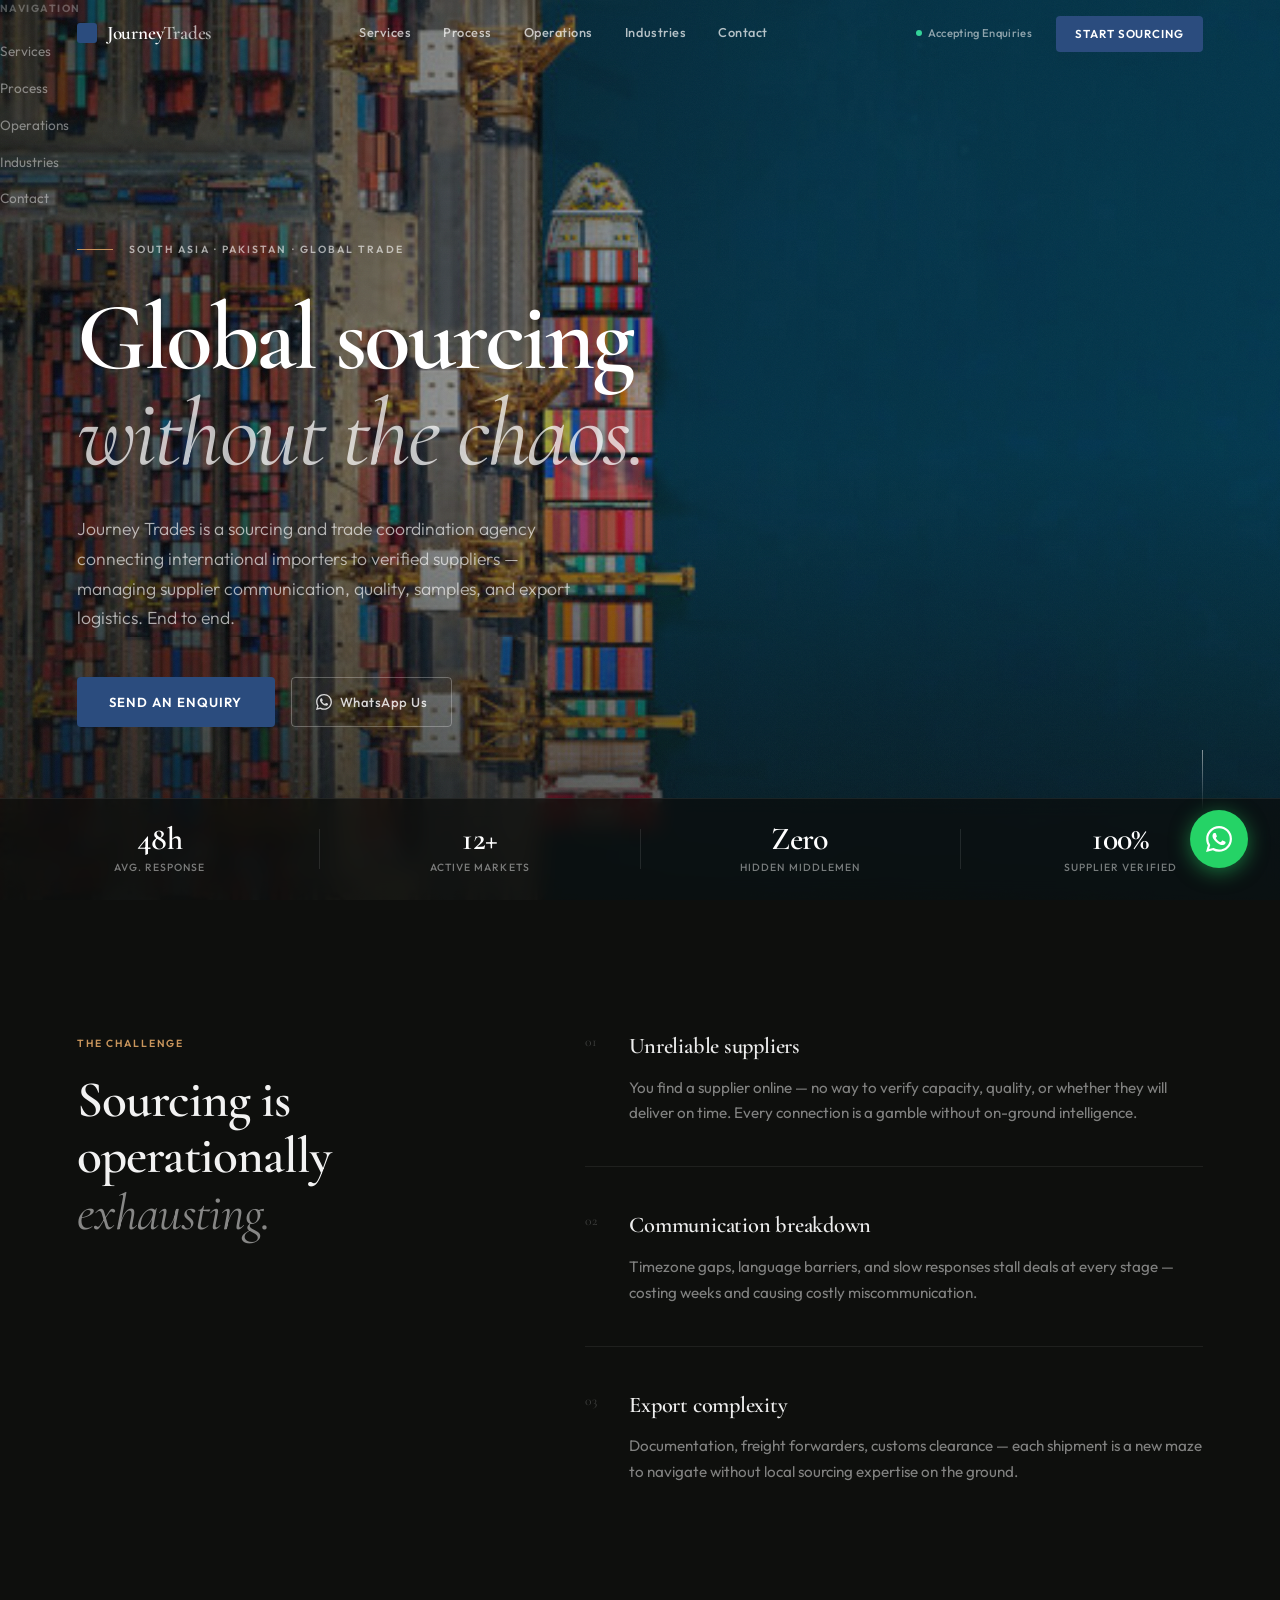
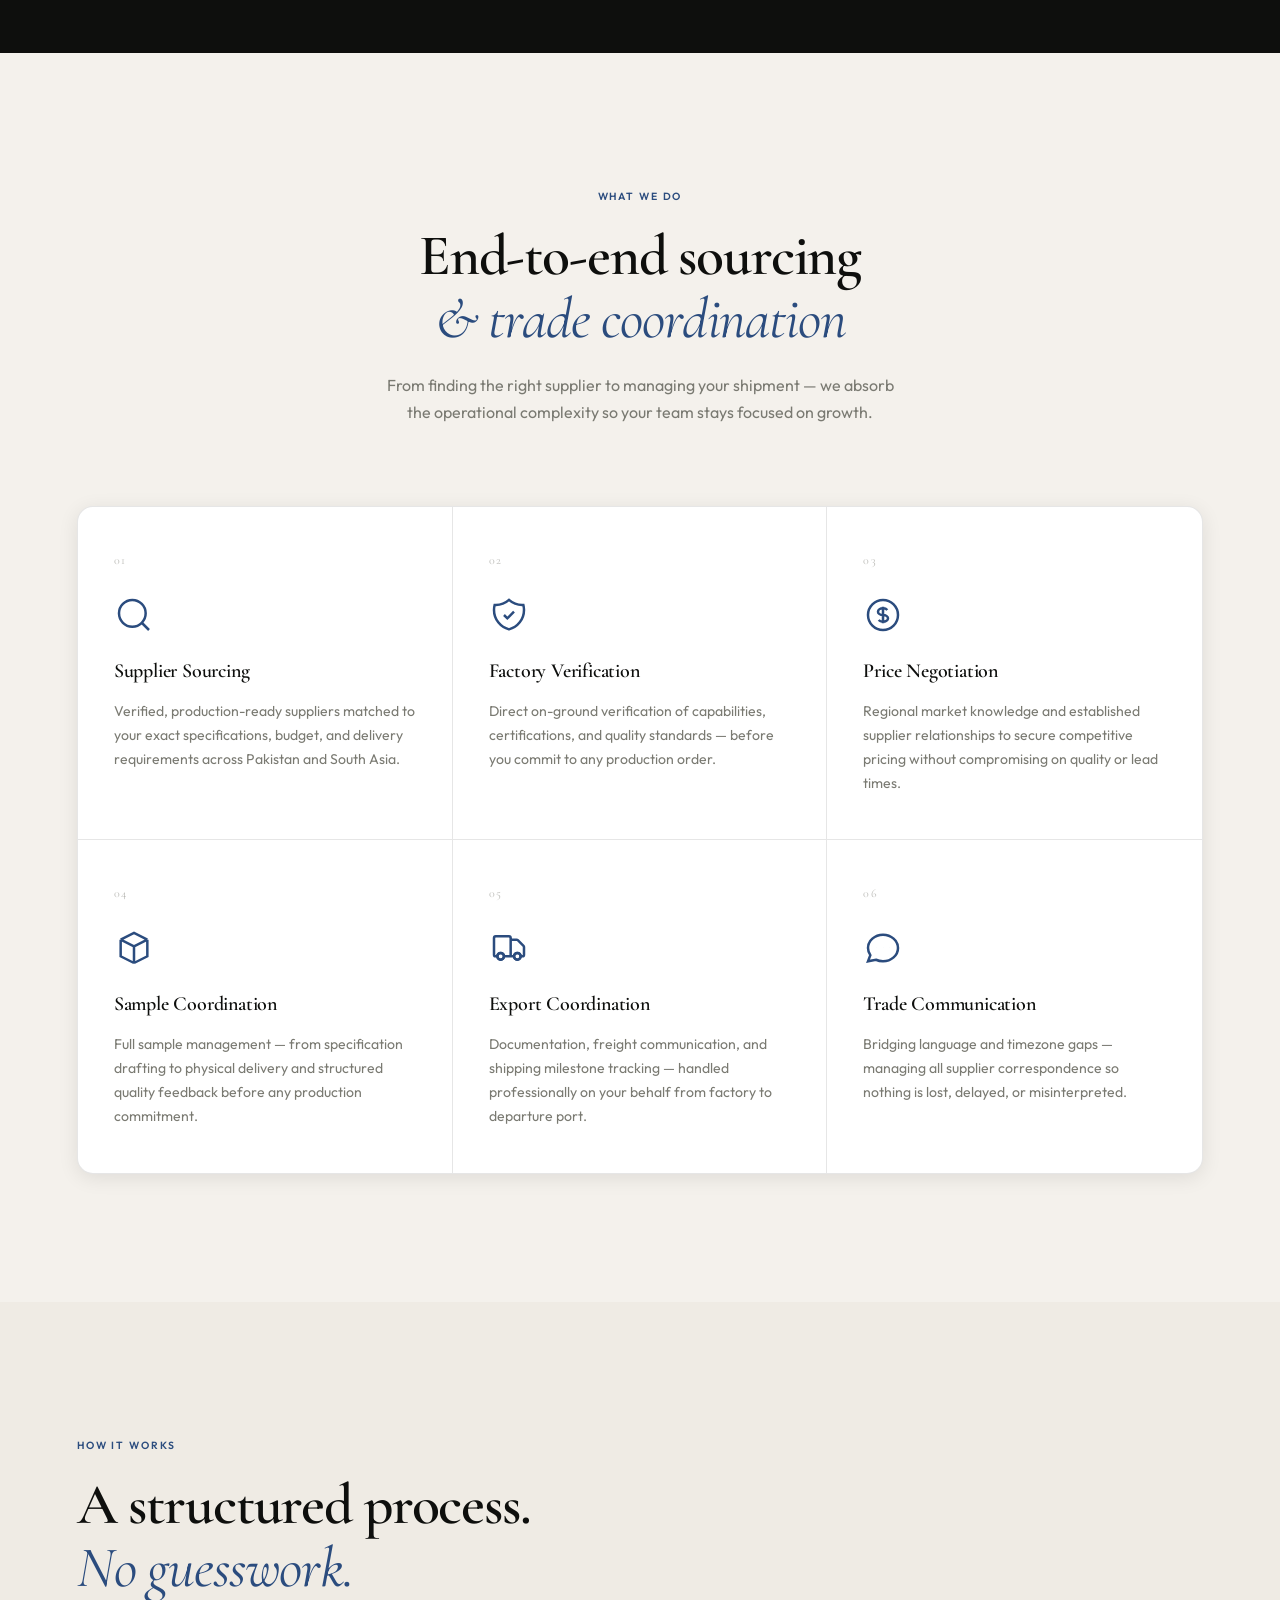
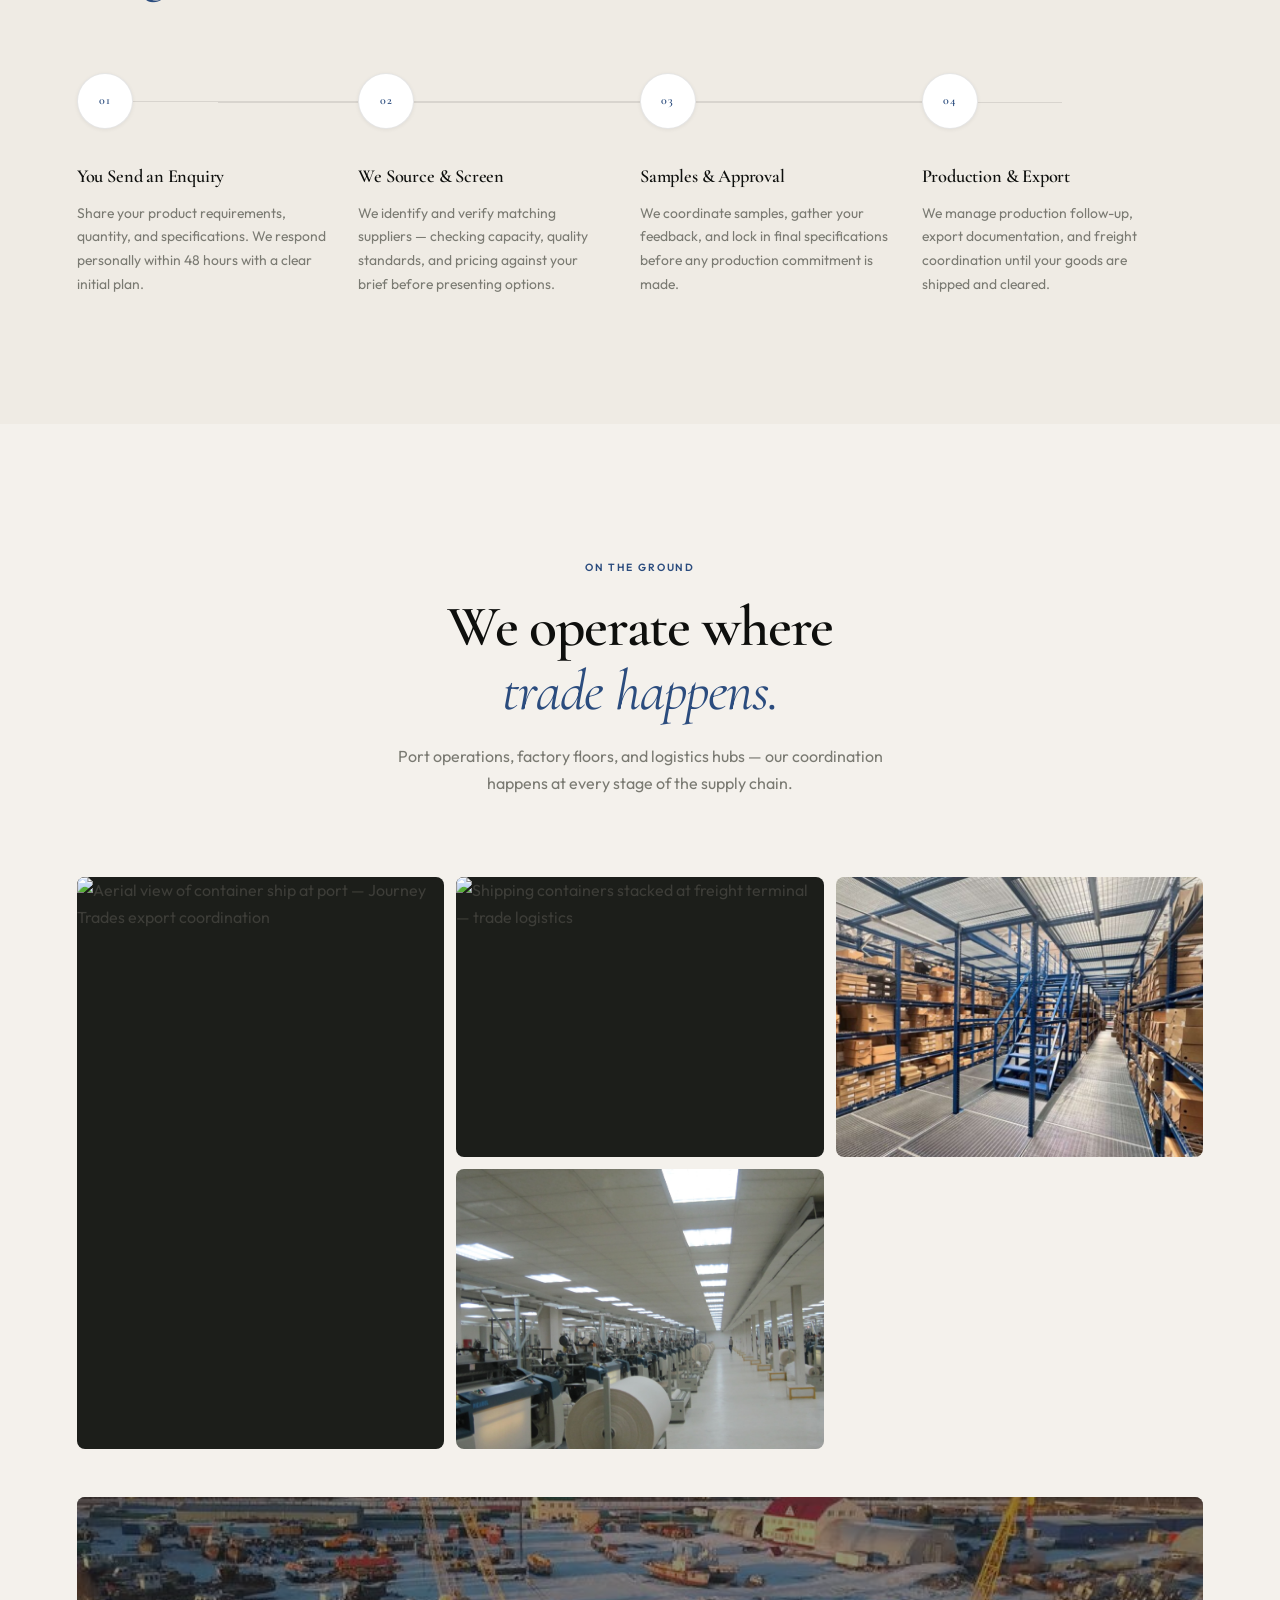
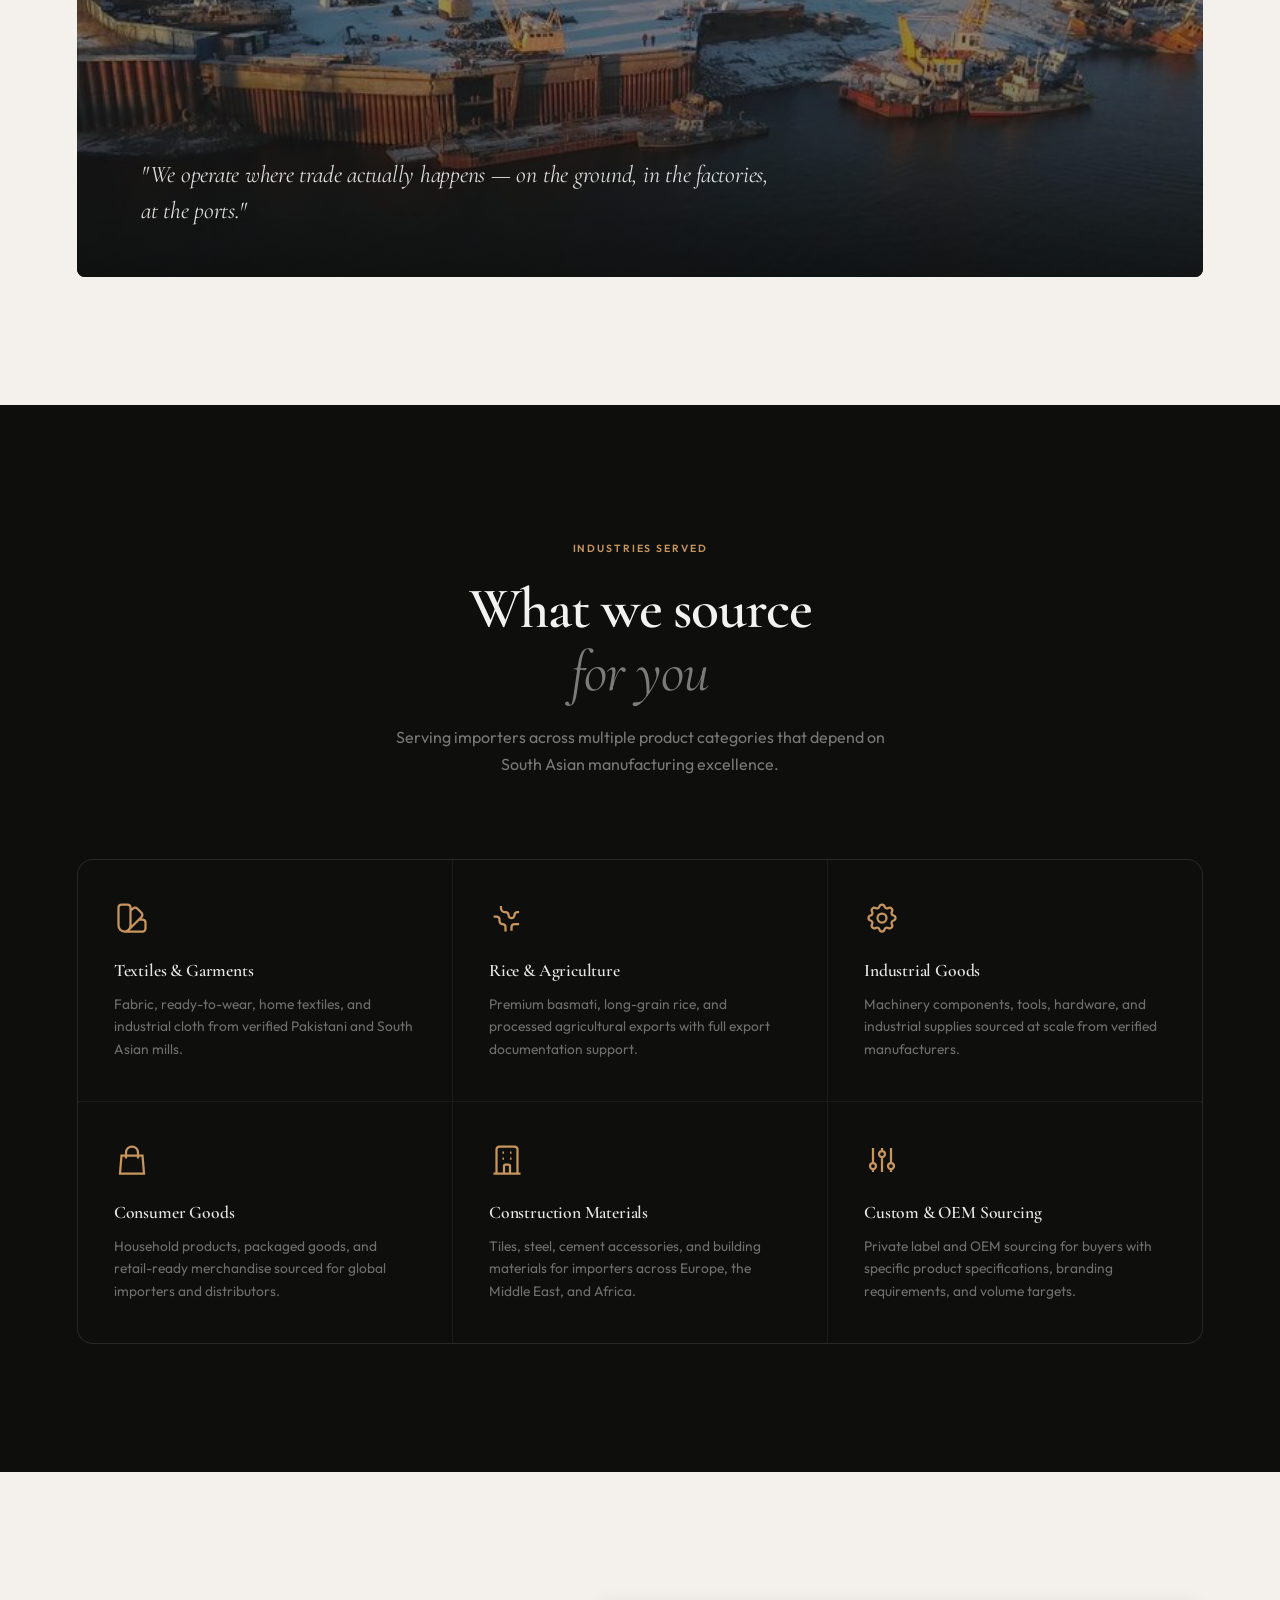
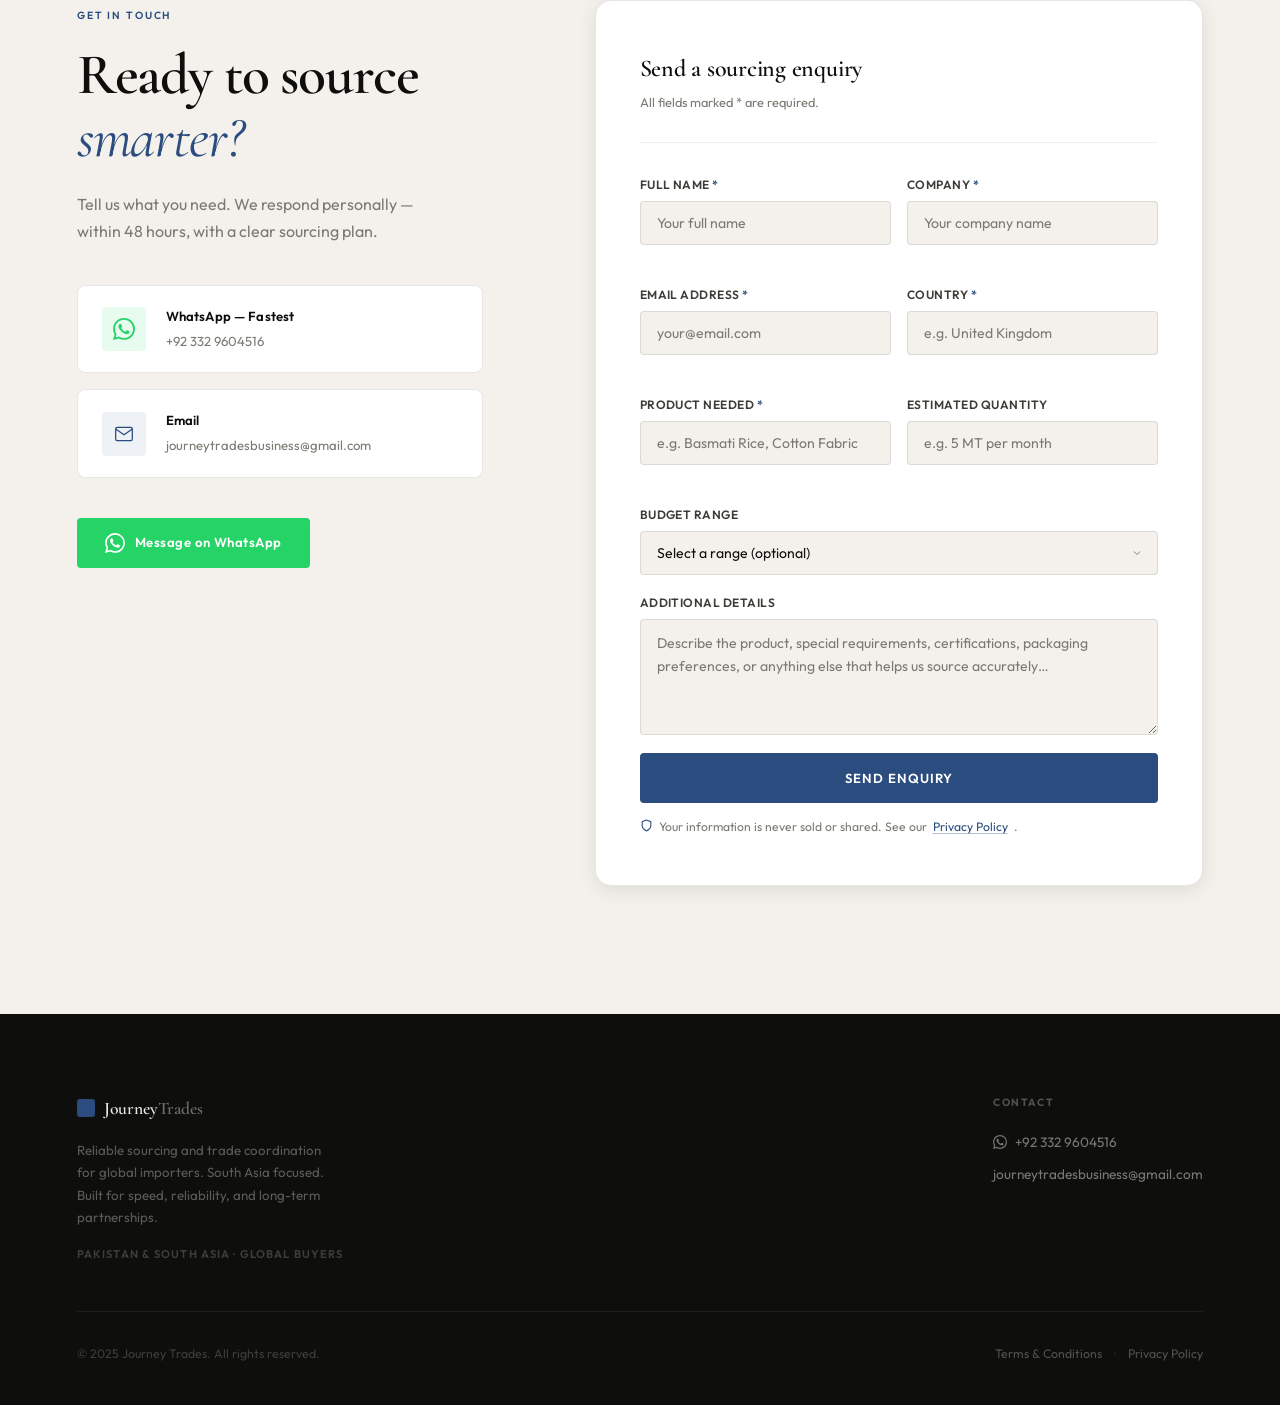
==== commit 479fd580: "Add files via upload" ====
--- a/index.html
+++ b/index.html
@@ -3,15 +3,186 @@
 <head>
   <meta charset="UTF-8">
   <meta name="viewport" content="width=device-width, initial-scale=1.0">
-  <meta name="description" content="Journey Trades — Global sourcing without the operational chaos. Verified suppliers, trade coordination, and export management for importers worldwide.">
-  <title>Journey Trades — Global Sourcing, Simplified</title>
-
-  <!-- Fonts: Cormorant Garamond (display) + Outfit (body) -->
+
+  <!-- ── Primary SEO ─────────────────────────────────────── -->
+  <title>Journey Trades — Sourcing Agency | Pakistan &amp; South Asia</title>
+  <meta name="description" content="Journey Trades is a professional sourcing and trade coordination agency specialising in Pakistan and South Asia. We help global importers find verified suppliers, manage trade communication, coordinate samples, and handle export logistics — end to end.">
+  <meta name="keywords" content="sourcing agency Pakistan, supplier verification South Asia, trade coordination, procurement support, export assistance, import sourcing, supplier sourcing, factory verification, Pakistan exports">
+  <meta name="robots" content="index, follow, max-snippet:-1, max-image-preview:large">
+  <meta name="author" content="Journey Trades">
+
+  <!-- ── Canonical ────────────────────────────────────────── -->
+  <link rel="canonical" href="https://journeytrades.com/">
+
+  <!-- ── Favicon ──────────────────────────────────────────── -->
+  <link rel="icon" type="image/x-icon" href="./assets/favicon/favicon.ico">
+  <link rel="icon" type="image/png" sizes="32x32" href="./assets/favicon/favicon-32x32.png">
+  <link rel="icon" type="image/png" sizes="16x16" href="./assets/favicon/favicon-16x16.png">
+  <link rel="apple-touch-icon" sizes="180x180" href="./assets/favicon/apple-touch-icon.png">
+  <link rel="manifest" href="./assets/favicon/site.webmanifest">
+  <meta name="theme-color" content="#0E0F0D">
+
+  <!-- ── Open Graph ───────────────────────────────────────── -->
+  <meta property="og:type" content="website">
+  <meta property="og:site_name" content="Journey Trades">
+  <meta property="og:title" content="Journey Trades — Global Sourcing & Trade Coordination Agency">
+  <meta property="og:description" content="Verified suppliers. Managed communication. Export coordination. Journey Trades handles the operational complexity of South Asia sourcing so your business stays focused.">
+  <meta property="og:url" content="https://journeytrades.com/">
+  <meta property="og:image" content="https://journeytrades.com/assets/images/og-image.jpg">
+  <meta property="og:image:width" content="1200">
+  <meta property="og:image:height" content="630">
+  <meta property="og:image:alt" content="Journey Trades — Sourcing and Trade Coordination Agency">
+  <meta property="og:locale" content="en_GB">
+
+  <!-- ── Twitter Card ─────────────────────────────────────── -->
+  <meta name="twitter:card" content="summary_large_image">
+  <meta name="twitter:site" content="@journeytrades">
+  <meta name="twitter:title" content="Journey Trades — Global Sourcing & Trade Coordination Agency">
+  <meta name="twitter:description" content="Verified suppliers. Managed communication. Export coordination. We handle the sourcing complexity so you stay focused.">
+  <meta name="twitter:image" content="https://journeytrades.com/assets/images/og-image.jpg">
+  <meta name="twitter:image:alt" content="Journey Trades — Sourcing Agency">
+
+  <!-- ── Fonts ────────────────────────────────────────────── -->
   <link rel="preconnect" href="https://fonts.googleapis.com">
   <link rel="preconnect" href="https://fonts.gstatic.com" crossorigin>
   <link href="https://fonts.googleapis.com/css2?family=Cormorant+Garamond:ital,wght@0,400;0,500;0,600;0,700;1,400;1,500&family=Outfit:wght@300;400;500;600;700&display=swap" rel="stylesheet">
 
+  <!-- ── Stylesheet ───────────────────────────────────────── -->
   <link rel="stylesheet" href="./style.css">
+
+  <!-- ── JSON-LD Structured Data ──────────────────────────── -->
+  <script type="application/ld+json">
+  {
+    "@context": "https://schema.org",
+    "@graph": [
+      {
+        "@type": "Organization",
+        "@id": "https://journeytrades.com/#organization",
+        "name": "Journey Trades",
+        "alternateName": "Journey Trades Sourcing Agency",
+        "url": "https://journeytrades.com",
+        "logo": {
+          "@type": "ImageObject",
+          "url": "https://journeytrades.com/assets/favicon/android-chrome-512x512.png",
+          "width": 512,
+          "height": 512
+        },
+        "description": "Journey Trades is a professional sourcing and trade coordination agency based in Pakistan, helping international importers connect with verified suppliers across South Asia. We manage supplier communication, sample coordination, price negotiation, and export logistics.",
+        "email": "journeytradesbusiness@gmail.com",
+        "telephone": "+923329604516",
+        "contactPoint": [
+          {
+            "@type": "ContactPoint",
+            "telephone": "+923329604516",
+            "contactType": "customer service",
+            "availableLanguage": ["English", "Urdu"],
+            "contactOption": "WhatsApp"
+          },
+          {
+            "@type": "ContactPoint",
+            "email": "journeytradesbusiness@gmail.com",
+            "contactType": "customer service",
+            "availableLanguage": ["English"]
+          }
+        ],
+        "areaServed": [
+          {
+            "@type": "Country",
+            "name": "Pakistan"
+          },
+          {
+            "@type": "AdministrativeArea",
+            "name": "South Asia"
+          },
+          {
+            "@type": "AdministrativeArea",
+            "name": "Global"
+          }
+        ],
+        "sameAs": []
+      },
+      {
+        "@type": "ProfessionalService",
+        "@id": "https://journeytrades.com/#business",
+        "name": "Journey Trades",
+        "url": "https://journeytrades.com",
+        "description": "Sourcing and trade coordination agency specialising in Pakistan and South Asia supplier connections for international importers.",
+        "priceRange": "Contact for pricing",
+        "email": "journeytradesbusiness@gmail.com",
+        "telephone": "+923329604516",
+        "parentOrganization": { "@id": "https://journeytrades.com/#organization" },
+        "hasOfferCatalog": {
+          "@type": "OfferCatalog",
+          "name": "Sourcing & Trade Coordination Services",
+          "itemListElement": [
+            {
+              "@type": "Offer",
+              "itemOffered": {
+                "@type": "Service",
+                "name": "Supplier Sourcing",
+                "description": "Identifying and connecting clients with verified, production-ready suppliers in South Asia matched to exact specifications, budget, and delivery requirements."
+              }
+            },
+            {
+              "@type": "Offer",
+              "itemOffered": {
+                "@type": "Service",
+                "name": "Factory Verification",
+                "description": "Direct on-ground verification of supplier capabilities, certifications, and quality standards before clients commit to a purchase."
+              }
+            },
+            {
+              "@type": "Offer",
+              "itemOffered": {
+                "@type": "Service",
+                "name": "Price Negotiation",
+                "description": "Regional market knowledge and supplier relationships to secure competitive pricing without compromising quality."
+              }
+            },
+            {
+              "@type": "Offer",
+              "itemOffered": {
+                "@type": "Service",
+                "name": "Sample Coordination",
+                "description": "Full sample management from specification drafting to physical delivery and quality feedback."
+              }
+            },
+            {
+              "@type": "Offer",
+              "itemOffered": {
+                "@type": "Service",
+                "name": "Export Coordination",
+                "description": "Documentation, freight communication, and shipping milestone tracking handled on behalf of clients."
+              }
+            },
+            {
+              "@type": "Offer",
+              "itemOffered": {
+                "@type": "Service",
+                "name": "Trade Communication Management",
+                "description": "Bridging language and timezone gaps by managing all supplier communication so nothing is lost or delayed."
+              }
+            }
+          ]
+        }
+      },
+      {
+        "@type": "WebSite",
+        "@id": "https://journeytrades.com/#website",
+        "name": "Journey Trades",
+        "url": "https://journeytrades.com",
+        "description": "Journey Trades — Sourcing and trade coordination agency for global importers. Pakistan and South Asia specialist.",
+        "publisher": { "@id": "https://journeytrades.com/#organization" },
+        "inLanguage": "en-GB",
+        "potentialAction": {
+          "@type": "SearchAction",
+          "target": "https://journeytrades.com/#contact"
+        }
+      }
+    ]
+  }
+  </script>
+
 </head>
 <body>
 
@@ -21,7 +192,7 @@
 <nav id="main-nav" role="navigation" aria-label="Main navigation">
   <div class="nav-inner">
 
-    <a href="#" class="nav-logo" aria-label="Journey Trades home">
+    <a href="./index.html" class="nav-logo" aria-label="Journey Trades — home">
       <div class="nav-logo-mark" aria-hidden="true"></div>
       <span class="nav-logo-text">Journey<em>Trades</em></span>
     </a>
@@ -42,7 +213,7 @@
       <a href="#contact" class="nav-cta">Start Sourcing</a>
     </div>
 
-    <button class="hamburger" id="hamburger" aria-label="Toggle navigation" aria-expanded="false" aria-controls="mobile-nav">
+    <button class="hamburger" id="hamburger" aria-label="Toggle navigation menu" aria-expanded="false" aria-controls="mobile-nav">
       <span></span>
       <span></span>
     </button>
@@ -51,7 +222,7 @@
 </nav>
 
 <!-- Mobile Navigation -->
-<div class="mobile-nav" id="mobile-nav" aria-hidden="true" role="dialog" aria-label="Mobile navigation">
+<div class="mobile-nav" id="mobile-nav" aria-hidden="true" role="dialog" aria-label="Mobile navigation menu">
   <div class="mobile-nav-inner">
     <a href="#services">Services</a>
     <a href="#process">Process</a>
@@ -66,7 +237,7 @@
 <!-- ═══════════════════════════════════════
      HERO — Full-screen cinematic
 ═══════════════════════════════════════ -->
-<section class="hero" id="hero" aria-label="Hero">
+<section class="hero" id="hero" aria-label="Journey Trades — Global Sourcing Agency">
 
   <!-- Slideshow background -->
   <div class="hero-slideshow" aria-hidden="true">
@@ -92,12 +263,12 @@
     </h1>
 
     <p class="hero-sub">
-      Journey Trades connects importers to verified suppliers — managing supplier communication, quality, samples, and export logistics. End to end.
+      Journey Trades is a sourcing and trade coordination agency connecting international importers to verified suppliers — managing supplier communication, quality, samples, and export logistics. End to end.
     </p>
 
     <div class="hero-actions">
       <a href="#contact" class="btn-primary">Send an Enquiry</a>
-      <a href="https://wa.me/923329604516" class="btn-ghost" target="_blank" rel="noopener">
+      <a href="https://wa.me/923329604516" class="btn-ghost" target="_blank" rel="noopener noreferrer" aria-label="Contact Journey Trades on WhatsApp">
         <svg width="16" height="16" viewBox="0 0 24 24" fill="currentColor" aria-hidden="true"><path d="M17.472 14.382c-.297-.149-1.758-.867-2.03-.967-.273-.099-.471-.148-.67.15-.197.297-.767.966-.94 1.164-.173.199-.347.223-.644.075-.297-.15-1.255-.463-2.39-1.475-.883-.788-1.48-1.761-1.653-2.059-.173-.297-.018-.458.13-.606.134-.133.298-.347.446-.52.149-.174.198-.298.298-.497.099-.198.05-.371-.025-.52-.075-.149-.669-1.612-.916-2.207-.242-.579-.487-.5-.669-.51-.173-.008-.371-.01-.57-.01-.198 0-.52.074-.792.372-.272.297-1.04 1.016-1.04 2.479 0 1.462 1.065 2.875 1.213 3.074.149.198 2.096 3.2 5.077 4.487.709.306 1.262.489 1.694.625.712.227 1.36.195 1.871.118.571-.085 1.758-.719 2.006-1.413.248-.694.248-1.289.173-1.413-.074-.124-.272-.198-.57-.347m-5.421 7.403h-.004a9.87 9.87 0 01-5.031-1.378l-.361-.214-3.741.982.998-3.648-.235-.374a9.86 9.86 0 01-1.51-5.26c.001-5.45 4.436-9.884 9.888-9.884 2.64 0 5.122 1.03 6.988 2.898a9.825 9.825 0 012.893 6.994c-.003 5.45-4.437 9.884-9.885 9.884m8.413-18.297A11.815 11.815 0 0012.05 0C5.495 0 .16 5.335.157 11.892c0 2.096.547 4.142 1.588 5.945L.057 24l6.305-1.654a11.882 11.882 0 005.683 1.448h.005c6.554 0 11.89-5.335 11.893-11.893a11.821 11.821 0 00-3.48-8.413z"/></svg>
         WhatsApp Us
       </a>
@@ -105,7 +276,7 @@
   </div>
 
   <!-- Bottom bar: trust metrics -->
-  <div class="hero-metrics" aria-label="Key stats">
+  <div class="hero-metrics" aria-label="Key performance indicators">
     <div class="hero-metric">
       <span class="hero-metric-num">48h</span>
       <span class="hero-metric-label">Avg. Response</span>
@@ -149,21 +320,21 @@
         <div class="problem-num" aria-hidden="true">01</div>
         <div class="problem-text">
           <h3>Unreliable suppliers</h3>
-          <p>You find a supplier online — no way to verify capacity, quality, or whether they'll deliver on time. Every connection is a gamble.</p>
+          <p>You find a supplier online — no way to verify capacity, quality, or whether they will deliver on time. Every connection is a gamble without on-ground intelligence.</p>
         </div>
       </div>
       <div class="problem-item reveal">
         <div class="problem-num" aria-hidden="true">02</div>
         <div class="problem-text">
           <h3>Communication breakdown</h3>
-          <p>Timezone gaps, language barriers, and slow responses stall deals at every stage — costing weeks and causing miscommunication.</p>
+          <p>Timezone gaps, language barriers, and slow responses stall deals at every stage — costing weeks and causing costly miscommunication.</p>
         </div>
       </div>
       <div class="problem-item reveal">
         <div class="problem-num" aria-hidden="true">03</div>
         <div class="problem-text">
           <h3>Export complexity</h3>
-          <p>Documentation, freight forwarders, customs clearance — each shipment is a new maze to navigate without local expertise.</p>
+          <p>Documentation, freight forwarders, customs clearance — each shipment is a new maze to navigate without local sourcing expertise on the ground.</p>
         </div>
       </div>
     </div>
@@ -178,7 +349,7 @@
   <div class="section-head reveal">
     <span class="section-tag">What We Do</span>
     <h2 id="services-heading" class="section-heading">End-to-end sourcing<br><em>&amp; trade coordination</em></h2>
-    <p class="section-sub">From finding the right supplier to managing your shipment — we absorb the complexity so your team stays focused.</p>
+    <p class="section-sub">From finding the right supplier to managing your shipment — we absorb the operational complexity so your team stays focused on growth.</p>
   </div>
 
   <div class="services-grid">
@@ -186,55 +357,55 @@
     <article class="service-card reveal">
       <div class="service-card-num" aria-hidden="true">01</div>
       <div class="service-icon" aria-hidden="true">
-        <svg viewBox="0 0 24 24" fill="none" stroke="currentColor" stroke-width="1.5"><circle cx="11" cy="11" r="8"/><path d="m21 21-4.35-4.35"/></svg>
+        <svg viewBox="0 0 24 24" fill="none" stroke="currentColor" stroke-width="1.5" aria-hidden="true"><circle cx="11" cy="11" r="8"/><path d="m21 21-4.35-4.35"/></svg>
       </div>
       <h3>Supplier Sourcing</h3>
-      <p>Verified, production-ready suppliers matched to your exact specifications, budget, and delivery requirements.</p>
+      <p>Verified, production-ready suppliers matched to your exact specifications, budget, and delivery requirements across Pakistan and South Asia.</p>
     </article>
 
     <article class="service-card reveal">
       <div class="service-card-num" aria-hidden="true">02</div>
       <div class="service-icon" aria-hidden="true">
-        <svg viewBox="0 0 24 24" fill="none" stroke="currentColor" stroke-width="1.5"><path d="M9 12l2 2 4-4m5.618-4.016A11.955 11.955 0 0112 2.944a11.955 11.955 0 01-8.618 3.04A12.02 12.02 0 003 9c0 5.591 3.824 10.29 9 11.622 5.176-1.332 9-6.03 9-11.622 0-1.042-.133-2.052-.382-3.016z"/></svg>
+        <svg viewBox="0 0 24 24" fill="none" stroke="currentColor" stroke-width="1.5" aria-hidden="true"><path d="M9 12l2 2 4-4m5.618-4.016A11.955 11.955 0 0112 2.944a11.955 11.955 0 01-8.618 3.04A12.02 12.02 0 003 9c0 5.591 3.824 10.29 9 11.622 5.176-1.332 9-6.03 9-11.622 0-1.042-.133-2.052-.382-3.016z"/></svg>
       </div>
       <h3>Factory Verification</h3>
-      <p>Direct on-ground verification of capabilities, certifications, and quality standards — before you commit.</p>
+      <p>Direct on-ground verification of capabilities, certifications, and quality standards — before you commit to any production order.</p>
     </article>
 
     <article class="service-card reveal">
       <div class="service-card-num" aria-hidden="true">03</div>
       <div class="service-icon" aria-hidden="true">
-        <svg viewBox="0 0 24 24" fill="none" stroke="currentColor" stroke-width="1.5"><path d="M12 8c-1.657 0-3 .895-3 2s1.343 2 3 2 3 .895 3 2-1.343 2-3 2m0-8c1.11 0 2.08.402 2.599 1M12 8V7m0 1v8m0 0v1m0-1c-1.11 0-2.08-.402-2.599-1M21 12a9 9 0 11-18 0 9 9 0 0118 0z"/></svg>
+        <svg viewBox="0 0 24 24" fill="none" stroke="currentColor" stroke-width="1.5" aria-hidden="true"><path d="M12 8c-1.657 0-3 .895-3 2s1.343 2 3 2 3 .895 3 2-1.343 2-3 2m0-8c1.11 0 2.08.402 2.599 1M12 8V7m0 1v8m0 0v1m0-1c-1.11 0-2.08-.402-2.599-1M21 12a9 9 0 11-18 0 9 9 0 0118 0z"/></svg>
       </div>
       <h3>Price Negotiation</h3>
-      <p>Regional market knowledge and supplier relationships to secure competitive pricing without compromising quality.</p>
+      <p>Regional market knowledge and established supplier relationships to secure competitive pricing without compromising on quality or lead times.</p>
     </article>
 
     <article class="service-card reveal">
       <div class="service-card-num" aria-hidden="true">04</div>
       <div class="service-icon" aria-hidden="true">
-        <svg viewBox="0 0 24 24" fill="none" stroke="currentColor" stroke-width="1.5"><path d="M20 7l-8-4-8 4m16 0l-8 4m8-4v10l-8 4m0-10L4 7m8 4v10M4 7v10l8 4"/></svg>
+        <svg viewBox="0 0 24 24" fill="none" stroke="currentColor" stroke-width="1.5" aria-hidden="true"><path d="M20 7l-8-4-8 4m16 0l-8 4m8-4v10l-8 4m0-10L4 7m8 4v10M4 7v10l8 4"/></svg>
       </div>
       <h3>Sample Coordination</h3>
-      <p>Full sample management — from specification drafting to physical delivery and quality feedback.</p>
+      <p>Full sample management — from specification drafting to physical delivery and structured quality feedback before any production commitment.</p>
     </article>
 
     <article class="service-card reveal">
       <div class="service-card-num" aria-hidden="true">05</div>
       <div class="service-icon" aria-hidden="true">
-        <svg viewBox="0 0 24 24" fill="none" stroke="currentColor" stroke-width="1.5"><path d="M9 17a2 2 0 11-4 0 2 2 0 014 0zM19 17a2 2 0 11-4 0 2 2 0 014 0z"/><path d="M13 16V6a1 1 0 00-1-1H4a1 1 0 00-1 1v10a1 1 0 001 1h1m8-1a1 1 0 01-1 1H9m4-1V8a1 1 0 011-1h2.586a1 1 0 01.707.293l3.414 3.414a1 1 0 01.293.707V16a1 1 0 01-1 1h-1m-6-1a1 1 0 001 1h1M5 17a2 2 0 104 0m-4 0a2 2 0 114 0m6 0a2 2 0 104 0m-4 0a2 2 0 114 0"/></svg>
+        <svg viewBox="0 0 24 24" fill="none" stroke="currentColor" stroke-width="1.5" aria-hidden="true"><path d="M9 17a2 2 0 11-4 0 2 2 0 014 0zM19 17a2 2 0 11-4 0 2 2 0 014 0z"/><path d="M13 16V6a1 1 0 00-1-1H4a1 1 0 00-1 1v10a1 1 0 001 1h1m8-1a1 1 0 01-1 1H9m4-1V8a1 1 0 011-1h2.586a1 1 0 01.707.293l3.414 3.414a1 1 0 01.293.707V16a1 1 0 01-1 1h-1m-6-1a1 1 0 001 1h1M5 17a2 2 0 104 0m-4 0a2 2 0 114 0m6 0a2 2 0 104 0m-4 0a2 2 0 114 0"/></svg>
       </div>
       <h3>Export Coordination</h3>
-      <p>Documentation, freight communication, and shipping milestone tracking — handled on your behalf.</p>
+      <p>Documentation, freight communication, and shipping milestone tracking — handled professionally on your behalf from factory to departure port.</p>
     </article>
 
     <article class="service-card reveal">
       <div class="service-card-num" aria-hidden="true">06</div>
       <div class="service-icon" aria-hidden="true">
-        <svg viewBox="0 0 24 24" fill="none" stroke="currentColor" stroke-width="1.5"><path d="M8 12h.01M12 12h.01M16 12h.01M21 12c0 4.418-4.03 8-9 8a9.863 9.863 0 01-4.255-.949L3 20l1.395-3.72C3.512 15.042 3 13.574 3 12c0-4.418 4.03-8 9-8s9 3.582 9 8z"/></svg>
+        <svg viewBox="0 0 24 24" fill="none" stroke="currentColor" stroke-width="1.5" aria-hidden="true"><path d="M8 12h.01M12 12h.01M16 12h.01M21 12c0 4.418-4.03 8-9 8a9.863 9.863 0 01-4.255-.949L3 20l1.395-3.72C3.512 15.042 3 13.574 3 12c0-4.418 4.03-8 9-8s9 3.582 9 8z"/></svg>
       </div>
       <h3>Trade Communication</h3>
-      <p>Bridging language and timezone gaps — managing all supplier communication so nothing is lost or delayed.</p>
+      <p>Bridging language and timezone gaps — managing all supplier correspondence so nothing is lost, delayed, or misinterpreted.</p>
     </article>
 
   </div>
@@ -256,25 +427,25 @@
         <div class="process-step-num" aria-hidden="true">01</div>
         <div class="process-step-line" aria-hidden="true"></div>
         <h3>You Send an Enquiry</h3>
-        <p>Share your product requirements, quantity, and any specifications. We respond personally within 48 hours.</p>
+        <p>Share your product requirements, quantity, and specifications. We respond personally within 48 hours with a clear initial plan.</p>
       </div>
       <div class="process-step reveal">
         <div class="process-step-num" aria-hidden="true">02</div>
         <div class="process-step-line" aria-hidden="true"></div>
         <h3>We Source &amp; Screen</h3>
-        <p>We identify and verify matching suppliers — checking capacity, quality standards, and pricing against your brief.</p>
+        <p>We identify and verify matching suppliers — checking capacity, quality standards, and pricing against your brief before presenting options.</p>
       </div>
       <div class="process-step reveal">
         <div class="process-step-num" aria-hidden="true">03</div>
         <div class="process-step-line" aria-hidden="true"></div>
         <h3>Samples &amp; Approval</h3>
-        <p>Coordinate samples, gather your feedback, and lock in final specifications before any production commitment.</p>
+        <p>We coordinate samples, gather your feedback, and lock in final specifications before any production commitment is made.</p>
       </div>
       <div class="process-step reveal">
         <div class="process-step-num" aria-hidden="true">04</div>
         <div class="process-step-line" aria-hidden="true"></div>
         <h3>Production &amp; Export</h3>
-        <p>We manage production follow-up, export documentation, and freight coordination until your goods are shipped.</p>
+        <p>We manage production follow-up, export documentation, and freight coordination until your goods are shipped and cleared.</p>
       </div>
     </div>
   </div>
@@ -286,41 +457,42 @@
 ═══════════════════════════════════════ -->
 <section class="operations" id="operations" aria-labelledby="operations-heading">
   <div class="section-head reveal">
-    <span class="section-tag">Real Operations</span>
-    <h2 id="operations-heading" class="section-heading">Where we work,<br><em>what we handle</em></h2>
-  </div>
-
-  <div class="gallery-grid reveal">
+    <span class="section-tag">On the Ground</span>
+    <h2 id="operations-heading" class="section-heading">We operate where<br><em>trade happens.</em></h2>
+    <p class="section-sub">Port operations, factory floors, and logistics hubs — our coordination happens at every stage of the supply chain.</p>
+  </div>
+
+  <div class="gallery-grid">
     <div class="gallery-item gallery-tall">
-      <img src="./assets/images/ops-containers-tall.jpg"
-           alt="Container yard operations — stacked shipping containers"
+      <img src="./assets/images/ops-port.jpg"
+           alt="Aerial view of container ship at port — Journey Trades export coordination"
            loading="lazy" width="600" height="840">
-      <div class="gallery-caption">Container Yard Operations</div>
+      <div class="gallery-caption">Port Operations</div>
     </div>
     <div class="gallery-item">
-      <img src="./assets/images/ops-port-crane.jpg"
-           alt="Port crane loading containers for export"
+      <img src="./assets/images/ops-containers.jpg"
+           alt="Shipping containers stacked at freight terminal — trade logistics"
            loading="lazy" width="600" height="420">
-      <div class="gallery-caption">Port Loading — Export</div>
+      <div class="gallery-caption">Freight &amp; Containers</div>
     </div>
     <div class="gallery-item">
       <img src="./assets/images/ops-warehouse.jpg"
-           alt="Warehouse inventory and storage operations"
+           alt="Warehouse interior with organised goods — supplier warehouse inspection"
            loading="lazy" width="600" height="420">
       <div class="gallery-caption">Warehouse &amp; Storage</div>
     </div>
     <div class="gallery-item">
       <img src="./assets/images/ops-factory-floor.jpg"
-           alt="Factory floor — textile production"
+           alt="Factory floor with textile production equipment — factory verification"
            loading="lazy" width="600" height="420">
       <div class="gallery-caption">Factory Inspection</div>
     </div>
   </div>
 
   <!-- Full-width cinematic strip -->
-  <div class="gallery-strip reveal" aria-hidden="true">
+  <div class="gallery-strip reveal">
     <img src="./assets/images/strip-port-wide.jpg"
-         alt="Aerial view of container port operations"
+         alt="Aerial panoramic view of active container port — Journey Trades operational reach"
          loading="lazy" width="1600" height="480">
     <div class="gallery-strip-overlay">
       <blockquote>
@@ -336,9 +508,9 @@
 ═══════════════════════════════════════ -->
 <section class="industries" id="industries" aria-labelledby="industries-heading">
   <div class="section-head reveal">
-    <span class="section-tag">Industries</span>
+    <span class="section-tag">Industries Served</span>
     <h2 id="industries-heading" class="section-heading">What we source<br><em>for you</em></h2>
-    <p class="section-sub">Serving importers across multiple industries that depend on South Asian manufacturing.</p>
+    <p class="section-sub">Serving importers across multiple product categories that depend on South Asian manufacturing excellence.</p>
   </div>
 
   <div class="industries-grid">
@@ -347,42 +519,42 @@
         <svg viewBox="0 0 24 24" fill="none" stroke="currentColor" stroke-width="1.5"><path d="M7 21a4 4 0 01-4-4V5a2 2 0 012-2h4a2 2 0 012 2v12a4 4 0 01-4 4zm0 0h12a2 2 0 002-2v-4a2 2 0 00-2-2h-2.343M11 7.343l1.657-1.657a2 2 0 012.828 0l2.829 2.829a2 2 0 010 2.828l-8.486 8.485M7 17h.01"/></svg>
       </div>
       <h4>Textiles &amp; Garments</h4>
-      <p>Fabric, ready-to-wear, home textiles, and industrial cloth from verified mills.</p>
+      <p>Fabric, ready-to-wear, home textiles, and industrial cloth from verified Pakistani and South Asian mills.</p>
     </div>
     <div class="industry-item reveal">
       <div class="industry-icon" aria-hidden="true">
         <svg viewBox="0 0 24 24" fill="none" stroke="currentColor" stroke-width="1.5"><path d="M3.055 11H5a2 2 0 012 2v1a2 2 0 002 2 2 2 0 012 2v2.945M8 3.935V5.5A2.5 2.5 0 0010.5 8h.5a2 2 0 012 2 2 2 0 104 0 2 2 0 012-2h1.064M15 20.488V18a2 2 0 012-2h3.064"/></svg>
       </div>
       <h4>Rice &amp; Agriculture</h4>
-      <p>Premium basmati, long-grain rice, and processed agricultural exports with full documentation.</p>
+      <p>Premium basmati, long-grain rice, and processed agricultural exports with full export documentation support.</p>
     </div>
     <div class="industry-item reveal">
       <div class="industry-icon" aria-hidden="true">
         <svg viewBox="0 0 24 24" fill="none" stroke="currentColor" stroke-width="1.5"><path d="M10.325 4.317c.426-1.756 2.924-1.756 3.35 0a1.724 1.724 0 002.573 1.066c1.543-.94 3.31.826 2.37 2.37a1.724 1.724 0 001.065 2.572c1.756.426 1.756 2.924 0 3.35a1.724 1.724 0 00-1.066 2.573c.94 1.543-.826 3.31-2.37 2.37a1.724 1.724 0 00-2.572 1.065c-.426 1.756-2.924 1.756-3.35 0a1.724 1.724 0 00-2.573-1.066c-1.543.94-3.31-.826-2.37-2.37a1.724 1.724 0 00-1.065-2.572c-1.756-.426-1.756-2.924 0-3.35a1.724 1.724 0 001.066-2.573c-.94-1.543.826-3.31 2.37-2.37.996.608 2.296.07 2.572-1.065z"/><circle cx="12" cy="12" r="3"/></svg>
       </div>
       <h4>Industrial Goods</h4>
-      <p>Machinery components, tools, hardware, and industrial supplies sourced at scale.</p>
+      <p>Machinery components, tools, hardware, and industrial supplies sourced at scale from verified manufacturers.</p>
     </div>
     <div class="industry-item reveal">
       <div class="industry-icon" aria-hidden="true">
         <svg viewBox="0 0 24 24" fill="none" stroke="currentColor" stroke-width="1.5"><path d="M16 11V7a4 4 0 00-8 0v4M5 9h14l1 12H4L5 9z"/></svg>
       </div>
       <h4>Consumer Goods</h4>
-      <p>Household products, packaged goods, and retail-ready merchandise for global importers.</p>
+      <p>Household products, packaged goods, and retail-ready merchandise sourced for global importers and distributors.</p>
     </div>
     <div class="industry-item reveal">
       <div class="industry-icon" aria-hidden="true">
         <svg viewBox="0 0 24 24" fill="none" stroke="currentColor" stroke-width="1.5"><path d="M19 21V5a2 2 0 00-2-2H7a2 2 0 00-2 2v16m14 0h2m-2 0h-5m-9 0H3m2 0h5M9 7h1m-1 4h1m4-4h1m-1 4h1m-5 10v-5a1 1 0 011-1h2a1 1 0 011 1v5m-4 0h4"/></svg>
       </div>
       <h4>Construction Materials</h4>
-      <p>Tiles, steel, cement accessories, and building materials for importers worldwide.</p>
+      <p>Tiles, steel, cement accessories, and building materials for importers across Europe, the Middle East, and Africa.</p>
     </div>
     <div class="industry-item reveal">
       <div class="industry-icon" aria-hidden="true">
         <svg viewBox="0 0 24 24" fill="none" stroke="currentColor" stroke-width="1.5"><path d="M12 6V4m0 2a2 2 0 100 4m0-4a2 2 0 110 4m-6 8a2 2 0 100-4m0 4a2 2 0 110-4m0 4v2m0-6V4m6 6v10m6-2a2 2 0 100-4m0 4a2 2 0 110-4m0 4v2m0-6V4"/></svg>
       </div>
       <h4>Custom &amp; OEM Sourcing</h4>
-      <p>Private label and OEM sourcing for buyers with specific product specifications and branding requirements.</p>
+      <p>Private label and OEM sourcing for buyers with specific product specifications, branding requirements, and volume targets.</p>
     </div>
   </div>
 </section>
@@ -398,10 +570,10 @@
     <div class="contact-left reveal">
       <span class="section-tag">Get in Touch</span>
       <h2 id="contact-heading" class="section-heading">Ready to source<br><em>smarter?</em></h2>
-      <p class="section-sub">Tell us what you need. We respond personally — within 48 hours, with a clear plan.</p>
+      <p class="section-sub">Tell us what you need. We respond personally — within 48 hours, with a clear sourcing plan.</p>
 
       <div class="contact-channels">
-        <a href="https://wa.me/923329604516" class="contact-channel" target="_blank" rel="noopener">
+        <a href="https://wa.me/923329604516" class="contact-channel" target="_blank" rel="noopener noreferrer" aria-label="Contact Journey Trades via WhatsApp — +92 332 9604516">
           <div class="contact-channel-icon wa" aria-hidden="true">
             <svg viewBox="0 0 24 24" fill="#25D366"><path d="M17.472 14.382c-.297-.149-1.758-.867-2.03-.967-.273-.099-.471-.148-.67.15-.197.297-.767.966-.94 1.164-.173.199-.347.223-.644.075-.297-.15-1.255-.463-2.39-1.475-.883-.788-1.48-1.761-1.653-2.059-.173-.297-.018-.458.13-.606.134-.133.298-.347.446-.52.149-.174.198-.298.298-.497.099-.198.05-.371-.025-.52-.075-.149-.669-1.612-.916-2.207-.242-.579-.487-.5-.669-.51-.173-.008-.371-.01-.57-.01-.198 0-.52.074-.792.372-.272.297-1.04 1.016-1.04 2.479 0 1.462 1.065 2.875 1.213 3.074.149.198 2.096 3.2 5.077 4.487.709.306 1.262.489 1.694.625.712.227 1.36.195 1.871.118.571-.085 1.758-.719 2.006-1.413.248-.694.248-1.289.173-1.413-.074-.124-.272-.198-.57-.347m-5.421 7.403h-.004a9.87 9.87 0 01-5.031-1.378l-.361-.214-3.741.982.998-3.648-.235-.374a9.86 9.86 0 01-1.51-5.26c.001-5.45 4.436-9.884 9.888-9.884 2.64 0 5.122 1.03 6.988 2.898a9.825 9.825 0 012.893 6.994c-.003 5.45-4.437 9.884-9.885 9.884m8.413-18.297A11.815 11.815 0 0012.05 0C5.495 0 .16 5.335.157 11.892c0 2.096.547 4.142 1.588 5.945L.057 24l6.305-1.654a11.882 11.882 0 005.683 1.448h.005c6.554 0 11.89-5.335 11.893-11.893a11.821 11.821 0 00-3.48-8.413z"/></svg>
           </div>
@@ -410,7 +582,7 @@
             <span>+92 332 9604516</span>
           </div>
         </a>
-        <a href="mailto:journeytradesbusiness@gmail.com" class="contact-channel">
+        <a href="mailto:journeytradesbusiness@gmail.com" class="contact-channel" aria-label="Email Journey Trades at journeytradesbusiness@gmail.com">
           <div class="contact-channel-icon em" aria-hidden="true">
             <svg viewBox="0 0 24 24" fill="none" stroke="currentColor" stroke-width="1.5"><path d="M4 4h16c1.1 0 2 .9 2 2v12c0 1.1-.9 2-2 2H4c-1.1 0-2-.9-2-2V6c0-1.1.9-2 2-2z"/><polyline points="22,6 12,13 2,6"/></svg>
           </div>
@@ -421,7 +593,7 @@
         </a>
       </div>
 
-      <a href="https://wa.me/923329604516" class="btn-wa" target="_blank" rel="noopener">
+      <a href="https://wa.me/923329604516" class="btn-wa" target="_blank" rel="noopener noreferrer" aria-label="Message Journey Trades on WhatsApp">
         <svg width="20" height="20" viewBox="0 0 24 24" fill="#fff" aria-hidden="true"><path d="M17.472 14.382c-.297-.149-1.758-.867-2.03-.967-.273-.099-.471-.148-.67.15-.197.297-.767.966-.94 1.164-.173.199-.347.223-.644.075-.297-.15-1.255-.463-2.39-1.475-.883-.788-1.48-1.761-1.653-2.059-.173-.297-.018-.458.13-.606.134-.133.298-.347.446-.52.149-.174.198-.298.298-.497.099-.198.05-.371-.025-.52-.075-.149-.669-1.612-.916-2.207-.242-.579-.487-.5-.669-.51-.173-.008-.371-.01-.57-.01-.198 0-.52.074-.792.372-.272.297-1.04 1.016-1.04 2.479 0 1.462 1.065 2.875 1.213 3.074.149.198 2.096 3.2 5.077 4.487.709.306 1.262.489 1.694.625.712.227 1.36.195 1.871.118.571-.085 1.758-.719 2.006-1.413.248-.694.248-1.289.173-1.413-.074-.124-.272-.198-.57-.347m-5.421 7.403h-.004a9.87 9.87 0 01-5.031-1.378l-.361-.214-3.741.982.998-3.648-.235-.374a9.86 9.86 0 01-1.51-5.26c.001-5.45 4.436-9.884 9.888-9.884 2.64 0 5.122 1.03 6.988 2.898a9.825 9.825 0 012.893 6.994c-.003 5.45-4.437 9.884-9.885 9.884m8.413-18.297A11.815 11.815 0 0012.05 0C5.495 0 .16 5.335.157 11.892c0 2.096.547 4.142 1.588 5.945L.057 24l6.305-1.654a11.882 11.882 0 005.683 1.448h.005c6.554 0 11.89-5.335 11.893-11.893a11.821 11.821 0 00-3.48-8.413z"/></svg>
         Message on WhatsApp
       </a>
@@ -446,12 +618,12 @@
         novalidate
         aria-label="Sourcing enquiry form"
       >
-        <!-- FormSubmit config -->
+        <!-- FormSubmit configuration -->
         <input type="hidden" name="_subject" value="New Sourcing Enquiry — Journey Trades">
         <input type="hidden" name="_captcha" value="false">
         <input type="hidden" name="_template" value="table">
-        <input type="hidden" name="_next" value="">
-        <!-- Honeypot anti-spam -->
+        <input type="hidden" name="_next" value="https://journeytrades.com/#contact">
+        <!-- Anti-spam honeypot — must remain hidden -->
         <input type="text" name="_honey" style="display:none" tabindex="-1" autocomplete="off" aria-hidden="true">
 
         <div class="form-header">
@@ -501,17 +673,17 @@
           <label for="budget">Budget Range</label>
           <select id="budget" name="budget_range">
             <option value="">Select a range (optional)</option>
-            <option>Under $10,000</option>
-            <option>$10,000 – $50,000</option>
-            <option>$50,000 – $200,000</option>
-            <option>$200,000+</option>
-            <option>Not decided yet</option>
+            <option value="Under $10,000">Under $10,000</option>
+            <option value="$10,000 – $50,000">$10,000 – $50,000</option>
+            <option value="$50,000 – $200,000">$50,000 – $200,000</option>
+            <option value="$200,000+">$200,000+</option>
+            <option value="Not decided yet">Not decided yet</option>
           </select>
         </div>
 
         <div class="form-group">
           <label for="message">Additional Details</label>
-          <textarea id="message" name="message" placeholder="Describe the product, special requirements, certifications, packaging preferences…" rows="4"></textarea>
+          <textarea id="message" name="message" placeholder="Describe the product, special requirements, certifications, packaging preferences, or anything else that helps us source accurately…" rows="4"></textarea>
         </div>
 
         <button type="submit" class="form-submit" id="form-submit-btn">
@@ -543,7 +715,7 @@
 <footer>
   <div class="footer-inner">
     <div class="footer-brand">
-      <a href="#" class="footer-logo" aria-label="Journey Trades home">
+      <a href="./index.html" class="footer-logo" aria-label="Journey Trades — home">
         <div class="footer-logo-mark" aria-hidden="true"></div>
         <span class="footer-logo-text">Journey<em>Trades</em></span>
       </a>
@@ -551,7 +723,7 @@
       <div class="footer-region">Pakistan &amp; South Asia · Global Buyers</div>
     </div>
 
-    <div class="footer-nav">
+    <nav class="footer-nav" aria-label="Footer navigation">
       <h5>Navigation</h5>
       <ul>
         <li><a href="#services">Services</a></li>
@@ -560,11 +732,11 @@
         <li><a href="#industries">Industries</a></li>
         <li><a href="#contact">Contact</a></li>
       </ul>
-    </div>
+    </nav>
 
     <div class="footer-contact-col">
       <h5>Contact</h5>
-      <a href="https://wa.me/923329604516" target="_blank" rel="noopener">
+      <a href="https://wa.me/923329604516" target="_blank" rel="noopener noreferrer" aria-label="WhatsApp Journey Trades — +92 332 9604516">
         <svg width="14" height="14" viewBox="0 0 24 24" fill="currentColor" aria-hidden="true"><path d="M17.472 14.382c-.297-.149-1.758-.867-2.03-.967-.273-.099-.471-.148-.67.15-.197.297-.767.966-.94 1.164-.173.199-.347.223-.644.075-.297-.15-1.255-.463-2.39-1.475-.883-.788-1.48-1.761-1.653-2.059-.173-.297-.018-.458.13-.606.134-.133.298-.347.446-.52.149-.174.198-.298.298-.497.099-.198.05-.371-.025-.52-.075-.149-.669-1.612-.916-2.207-.242-.579-.487-.5-.669-.51-.173-.008-.371-.01-.57-.01-.198 0-.52.074-.792.372-.272.297-1.04 1.016-1.04 2.479 0 1.462 1.065 2.875 1.213 3.074.149.198 2.096 3.2 5.077 4.487.709.306 1.262.489 1.694.625.712.227 1.36.195 1.871.118.571-.085 1.758-.719 2.006-1.413.248-.694.248-1.289.173-1.413-.074-.124-.272-.198-.57-.347m-5.421 7.403h-.004a9.87 9.87 0 01-5.031-1.378l-.361-.214-3.741.982.998-3.648-.235-.374a9.86 9.86 0 01-1.51-5.26c.001-5.45 4.436-9.884 9.888-9.884 2.64 0 5.122 1.03 6.988 2.898a9.825 9.825 0 012.893 6.994c-.003 5.45-4.437 9.884-9.885 9.884m8.413-18.297A11.815 11.815 0 0012.05 0C5.495 0 .16 5.335.157 11.892c0 2.096.547 4.142 1.588 5.945L.057 24l6.305-1.654a11.882 11.882 0 005.683 1.448h.005c6.554 0 11.89-5.335 11.893-11.893a11.821 11.821 0 00-3.48-8.413z"/></svg>
         +92 332 9604516
       </a>
@@ -586,7 +758,7 @@
 <!-- ═══════════════════════════════════════
      FLOATING WHATSAPP
 ═══════════════════════════════════════ -->
-<a href="https://wa.me/923329604516" class="floating-wa" target="_blank" rel="noopener" aria-label="Chat on WhatsApp">
+<a href="https://wa.me/923329604516" class="floating-wa" target="_blank" rel="noopener noreferrer" aria-label="Chat with Journey Trades on WhatsApp">
   <svg width="26" height="26" viewBox="0 0 24 24" fill="#fff" aria-hidden="true"><path d="M17.472 14.382c-.297-.149-1.758-.867-2.03-.967-.273-.099-.471-.148-.67.15-.197.297-.767.966-.94 1.164-.173.199-.347.223-.644.075-.297-.15-1.255-.463-2.39-1.475-.883-.788-1.48-1.761-1.653-2.059-.173-.297-.018-.458.13-.606.134-.133.298-.347.446-.52.149-.174.198-.298.298-.497.099-.198.05-.371-.025-.52-.075-.149-.669-1.612-.916-2.207-.242-.579-.487-.5-.669-.51-.173-.008-.371-.01-.57-.01-.198 0-.52.074-.792.372-.272.297-1.04 1.016-1.04 2.479 0 1.462 1.065 2.875 1.213 3.074.149.198 2.096 3.2 5.077 4.487.709.306 1.262.489 1.694.625.712.227 1.36.195 1.871.118.571-.085 1.758-.719 2.006-1.413.248-.694.248-1.289.173-1.413-.074-.124-.272-.198-.57-.347m-5.421 7.403h-.004a9.87 9.87 0 01-5.031-1.378l-.361-.214-3.741.982.998-3.648-.235-.374a9.86 9.86 0 01-1.51-5.26c.001-5.45 4.436-9.884 9.888-9.884 2.64 0 5.122 1.03 6.988 2.898a9.825 9.825 0 012.893 6.994c-.003 5.45-4.437 9.884-9.885 9.884m8.413-18.297A11.815 11.815 0 0012.05 0C5.495 0 .16 5.335.157 11.892c0 2.096.547 4.142 1.588 5.945L.057 24l6.305-1.654a11.882 11.882 0 005.683 1.448h.005c6.554 0 11.89-5.335 11.893-11.893a11.821 11.821 0 00-3.48-8.413z"/></svg>
 </a>
 
--- a/style.css
+++ b/style.css
@@ -261,6 +261,16 @@
 
 nav.nav-solid .nav-links a { color: var(--text-muted); }
 nav.nav-solid .nav-links a:hover { color: var(--text-head); border-bottom-color: var(--accent); }
+
+/* Active section highlight */
+.nav-links a.active {
+  color: #fff;
+  border-bottom-color: var(--accent-warm);
+}
+nav.nav-solid .nav-links a.active {
+  color: var(--text-head);
+  border-bottom-color: var(--accent);
+}
 
 /* Nav Right */
 .nav-right {
@@ -953,925 +963,6 @@
 .gallery-item {
   position: relative;
   overflow: hidden;
-  border-radius: var(--r)  --max-w:       1380px;
-  --pad-x:       6%;
-  --pad-x-sm:    5%;
-
-  /* Typography */
-  --font-display: 'Cormorant Garamond', Georgia, serif;
-  --font-body:    'Outfit', system-ui, sans-serif;
-
-  /* Radius */
-  --r-sm:        4px;
-  --r:           8px;
-  --r-lg:        16px;
-
-  /* Shadows */
-  --shadow-sm:   0 1px 4px rgba(14,15,13,0.06);
-  --shadow:      0 4px 20px rgba(14,15,13,0.09);
-  --shadow-lg:   0 16px 60px rgba(14,15,13,0.14);
-}
-
-
-/* ── RESET ──────────────────────────────────────────────── */
-*, *::before, *::after {
-  box-sizing: border-box;
-  margin: 0;
-  padding: 0;
-}
-
-html {
-  scroll-behavior: smooth;
-  scroll-padding-top: var(--nav-h);
-  -webkit-text-size-adjust: 100%;
-  font-size: 16px;
-}
-
-body {
-  font-family: var(--font-body);
-  background: var(--bg);
-  color: var(--text-body);
-  line-height: 1.65;
-  -webkit-font-smoothing: antialiased;
-  -moz-osx-font-smoothing: grayscale;
-  overflow-x: hidden;
-}
-
-img {
-  display: block;
-  max-width: 100%;
-  height: auto;
-}
-
-a {
-  color: inherit;
-  text-decoration: none;
-}
-
-ul { list-style: none; }
-
-button, input, select, textarea {
-  font-family: var(--font-body);
-}
-
-.sr-only {
-  position: absolute;
-  width: 1px;
-  height: 1px;
-  padding: 0;
-  margin: -1px;
-  overflow: hidden;
-  clip: rect(0,0,0,0);
-  white-space: nowrap;
-  border-width: 0;
-}
-
-
-/* ── SHARED TOKENS ──────────────────────────────────────── */
-.section-tag {
-  display: inline-block;
-  font-family: var(--font-body);
-  font-size: 0.65rem;
-  font-weight: 600;
-  letter-spacing: 0.18em;
-  text-transform: uppercase;
-  color: var(--accent);
-  margin-bottom: 1.25rem;
-}
-
-.section-heading {
-  font-family: var(--font-display);
-  font-size: clamp(2.2rem, 4.5vw, 3.8rem);
-  font-weight: 600;
-  line-height: 1.1;
-  color: var(--text-head);
-  letter-spacing: -0.02em;
-}
-
-.section-heading em {
-  font-style: italic;
-  font-weight: 400;
-  color: var(--accent);
-}
-
-.section-sub {
-  font-size: 1rem;
-  color: var(--text-muted);
-  max-width: 520px;
-  line-height: 1.7;
-  margin-top: 1.25rem;
-}
-
-.section-head {
-  text-align: center;
-  margin-bottom: 5rem;
-}
-
-.section-head .section-sub {
-  margin-left: auto;
-  margin-right: auto;
-}
-
-
-/* ═══════════════════════════════════════════════════════════
-   NAVBAR
-═══════════════════════════════════════════════════════════ */
-nav {
-  position: fixed;
-  top: 0; left: 0; right: 0;
-  z-index: 100;
-  height: var(--nav-h);
-  transition: background 0.4s ease, box-shadow 0.4s ease, border-color 0.4s ease;
-  border-bottom: 1px solid transparent;
-}
-
-/* Transparent over hero */
-nav.nav-transparent {
-  background: transparent;
-}
-
-/* Solid after scroll */
-nav.nav-solid {
-  background: rgba(244,241,236,0.97);
-  border-bottom-color: var(--border);
-  box-shadow: 0 1px 20px rgba(14,15,13,0.07);
-  backdrop-filter: blur(12px);
-  -webkit-backdrop-filter: blur(12px);
-}
-
-.nav-inner {
-  height: 100%;
-  max-width: var(--max-w);
-  margin: 0 auto;
-  padding: 0 var(--pad-x);
-  display: flex;
-  align-items: center;
-  justify-content: space-between;
-  gap: 2rem;
-}
-
-/* Logo */
-.nav-logo {
-  display: inline-flex;
-  align-items: center;
-  gap: 0;
-  flex-shrink: 0;
-  text-decoration: none;
-}
-
-.nav-logo-mark {
-  width: 20px;
-  height: 20px;
-  background: var(--accent);
-  border-radius: 3px;
-  margin-right: 10px;
-  flex-shrink: 0;
-  transition: transform 0.3s cubic-bezier(0.34, 1.56, 0.64, 1);
-}
-
-.nav-logo:hover .nav-logo-mark {
-  transform: rotate(10deg) scale(1.05);
-}
-
-.nav-logo-text {
-  font-family: var(--font-display);
-  font-size: 1.2rem;
-  font-weight: 600;
-  letter-spacing: -0.01em;
-  color: #fff;
-  transition: color 0.3s;
-}
-
-.nav-logo-text em {
-  font-style: normal;
-  color: rgba(255,255,255,0.65);
-}
-
-/* When navbar is solid */
-nav.nav-solid .nav-logo-text { color: var(--text-head); }
-nav.nav-solid .nav-logo-text em { color: var(--accent); }
-
-/* Nav Links */
-.nav-links {
-  display: flex;
-  align-items: center;
-  gap: 0;
-  flex: 1;
-  justify-content: center;
-}
-
-.nav-links a {
-  font-size: 0.8rem;
-  font-weight: 500;
-  letter-spacing: 0.04em;
-  color: rgba(255,255,255,0.7);
-  padding: 0 1rem;
-  height: var(--nav-h);
-  display: flex;
-  align-items: center;
-  border-bottom: 1.5px solid transparent;
-  transition: color 0.2s, border-color 0.2s;
-  white-space: nowrap;
-}
-
-.nav-links a:hover {
-  color: #fff;
-}
-
-nav.nav-solid .nav-links a { color: var(--text-muted); }
-nav.nav-solid .nav-links a:hover { color: var(--text-head); border-bottom-color: var(--accent); }
-
-/* Nav Right */
-.nav-right {
-  display: flex;
-  align-items: center;
-  gap: 1.5rem;
-  flex-shrink: 0;
-}
-
-.nav-badge {
-  display: flex;
-  align-items: center;
-  gap: 6px;
-  font-size: 0.7rem;
-  font-weight: 500;
-  letter-spacing: 0.03em;
-  color: rgba(255,255,255,0.55);
-  white-space: nowrap;
-}
-
-nav.nav-solid .nav-badge { color: var(--text-muted); }
-
-.nav-badge-dot {
-  width: 6px;
-  height: 6px;
-  background: #34d399;
-  border-radius: 50%;
-  animation: navPulse 2.5s infinite;
-}
-
-@keyframes navPulse {
-  0%, 100% { box-shadow: 0 0 0 0 rgba(52,211,153,0.5); }
-  60%       { box-shadow: 0 0 0 4px rgba(52,211,153,0); }
-}
-
-.nav-cta {
-  display: inline-flex;
-  align-items: center;
-  height: 36px;
-  padding: 0 1.2rem;
-  background: var(--accent);
-  color: #fff !important;
-  font-size: 0.72rem;
-  font-weight: 600;
-  letter-spacing: 0.08em;
-  text-transform: uppercase;
-  border-radius: var(--r-sm);
-  transition: background 0.2s, transform 0.15s, box-shadow 0.2s;
-  white-space: nowrap;
-}
-
-.nav-cta:hover {
-  background: var(--accent-mid);
-  transform: translateY(-1px);
-  box-shadow: 0 4px 16px rgba(43,76,126,0.4);
-}
-
-/* Hamburger */
-.hamburger {
-  display: none;
-  flex-direction: column;
-  justify-content: center;
-  gap: 6px;
-  width: 36px;
-  height: 36px;
-  background: none;
-  border: none;
-  cursor: pointer;
-  padding: 6px;
-  border-radius: var(--r-sm);
-  transition: background 0.15s;
-}
-
-.hamburger span {
-  display: block;
-  width: 100%;
-  height: 1.5px;
-  background: #fff;
-  transform-origin: center;
-  transition: transform 0.3s cubic-bezier(0.23, 1, 0.32, 1), opacity 0.2s, background 0.3s;
-}
-
-nav.nav-solid .hamburger span { background: var(--text-head); }
-
-.hamburger.open span:nth-child(1) { transform: translateY(7.5px) rotate(45deg); }
-.hamburger.open span:nth-child(2) { transform: translateY(-7.5px) rotate(-45deg); }
-
-
-/* ── MOBILE NAV ─────────────────────────────────────────── */
-.mobile-nav {
-  position: fixed;
-  top: var(--nav-h);
-  left: 0; right: 0;
-  z-index: 99;
-  background: var(--bg);
-  border-bottom: 1px solid var(--border);
-  box-shadow: 0 16px 40px rgba(14,15,13,0.1);
-  transform: translateY(-10px);
-  opacity: 0;
-  pointer-events: none;
-  visibility: hidden;
-  transition:
-    transform 0.3s cubic-bezier(0.23, 1, 0.32, 1),
-    opacity 0.3s ease,
-    visibility 0.3s;
-}
-
-.mobile-nav.open {
-  transform: translateY(0);
-  opacity: 1;
-  pointer-events: all;
-  visibility: visible;
-}
-
-.mobile-nav-inner {
-  padding: 1.25rem 0;
-}
-
-.mobile-nav a {
-  display: block;
-  padding: 0.85rem var(--pad-x-sm);
-  font-size: 0.88rem;
-  font-weight: 500;
-  color: var(--text-body);
-  border-bottom: 1px solid var(--border-warm);
-  transition: color 0.15s, background 0.15s;
-  letter-spacing: 0.01em;
-}
-
-.mobile-nav a:last-of-type { border-bottom: none; }
-.mobile-nav a:hover { color: var(--text-head); background: var(--bg-warm); }
-
-.mobile-nav-cta {
-  display: block;
-  margin: 1rem var(--pad-x-sm);
-  padding: 0.9rem 1.5rem !important;
-  background: var(--accent) !important;
-  color: #fff !important;
-  border-radius: var(--r-sm) !important;
-  text-align: center;
-  font-size: 0.78rem !important;
-  font-weight: 700 !important;
-  letter-spacing: 0.08em !important;
-  text-transform: uppercase;
-  border-bottom: none !important;
-  transition: background 0.2s !important;
-}
-
-.mobile-nav-cta:hover {
-  background: var(--accent-mid) !important;
-}
-
-
-/* ═══════════════════════════════════════════════════════════
-   HERO — Full screen cinematic
-═══════════════════════════════════════════════════════════ */
-.hero {
-  position: relative;
-  height: 100svh;
-  min-height: 600px;
-  display: flex;
-  flex-direction: column;
-  justify-content: center;
-  align-items: flex-start;
-  overflow: hidden;
-  background: var(--dark); /* Fallback if images fail */
-}
-
-/* ── Slideshow background ── */
-.hero-slideshow {
-  position: absolute;
-  inset: 0;
-  z-index: 0;
-}
-
-.hero-slide {
-  position: absolute;
-  inset: 0;
-  background-size: cover;
-  background-position: center;
-  background-repeat: no-repeat;
-  opacity: 0;
-  transform: scale(1.04);
-  transition:
-    opacity 1.4s cubic-bezier(0.4, 0, 0.2, 1),
-    transform 8s cubic-bezier(0.25, 0.46, 0.45, 0.94);
-  will-change: opacity, transform;
-}
-
-.hero-slide.active {
-  opacity: 1;
-  transform: scale(1);
-}
-
-/* ── Overlays ── */
-.hero-overlay {
-  position: absolute;
-  inset: 0;
-  z-index: 1;
-  /* Gradient: dark left + dark bottom */
-  background:
-    linear-gradient(105deg, rgba(10,12,10,0.75) 0%, rgba(10,12,10,0.30) 55%, rgba(10,12,10,0.15) 100%),
-    linear-gradient(to top, rgba(10,12,10,0.65) 0%, transparent 50%);
-}
-
-/* Subtle film grain texture */
-.hero-grain {
-  position: absolute;
-  inset: 0;
-  z-index: 2;
-  opacity: 0.04;
-  background-image: url("data:image/svg+xml,%3Csvg viewBox='0 0 256 256' xmlns='http://www.w3.org/2000/svg'%3E%3Cfilter id='noise'%3E%3CfeTurbulence type='fractalNoise' baseFrequency='0.9' numOctaves='4' stitchTiles='stitch'/%3E%3C/filter%3E%3Crect width='100%25' height='100%25' filter='url(%23noise)' opacity='1'/%3E%3C/svg%3E");
-  background-repeat: repeat;
-  background-size: 180px;
-  pointer-events: none;
-}
-
-/* ── Hero content ── */
-.hero-content {
-  position: relative;
-  z-index: 3;
-  max-width: var(--max-w);
-  width: 100%;
-  margin: 0 auto;
-  padding: 0 var(--pad-x);
-  padding-top: var(--nav-h);
-}
-
-.hero-eyebrow {
-  display: flex;
-  align-items: center;
-  gap: 1rem;
-  margin-bottom: 2rem;
-  animation: heroFadeUp 1s ease 0.2s both;
-}
-
-.hero-eyebrow-line {
-  display: block;
-  width: 36px;
-  height: 1px;
-  background: var(--accent-warm);
-  flex-shrink: 0;
-}
-
-.hero-eyebrow span:last-child {
-  font-size: 0.65rem;
-  font-weight: 600;
-  letter-spacing: 0.2em;
-  text-transform: uppercase;
-  color: rgba(255,255,255,0.6);
-}
-
-.hero-heading {
-  font-family: var(--font-display);
-  font-size: clamp(3rem, 7.5vw, 6.5rem);
-  font-weight: 600;
-  line-height: 1.0;
-  letter-spacing: -0.03em;
-  color: #fff;
-  max-width: 14ch;
-  animation: heroFadeUp 1s ease 0.35s both;
-}
-
-.hero-heading em {
-  display: block;
-  font-style: italic;
-  font-weight: 400;
-  color: rgba(255,255,255,0.72);
-}
-
-.hero-sub {
-  font-size: clamp(0.95rem, 1.4vw, 1.1rem);
-  color: rgba(255,255,255,0.65);
-  max-width: 500px;
-  line-height: 1.7;
-  margin-top: 2rem;
-  font-weight: 300;
-  animation: heroFadeUp 1s ease 0.5s both;
-}
-
-.hero-actions {
-  display: flex;
-  align-items: center;
-  gap: 1rem;
-  margin-top: 2.75rem;
-  flex-wrap: wrap;
-  animation: heroFadeUp 1s ease 0.65s both;
-}
-
-.btn-primary {
-  display: inline-flex;
-  align-items: center;
-  height: 50px;
-  padding: 0 2rem;
-  background: var(--accent);
-  color: #fff;
-  font-size: 0.82rem;
-  font-weight: 600;
-  letter-spacing: 0.08em;
-  text-transform: uppercase;
-  border-radius: var(--r-sm);
-  transition: background 0.2s, transform 0.15s, box-shadow 0.2s;
-}
-
-.btn-primary:hover {
-  background: var(--accent-mid);
-  transform: translateY(-2px);
-  box-shadow: 0 8px 28px rgba(43,76,126,0.5);
-}
-
-.btn-ghost {
-  display: inline-flex;
-  align-items: center;
-  gap: 8px;
-  height: 50px;
-  padding: 0 1.5rem;
-  border: 1px solid rgba(255,255,255,0.28);
-  color: rgba(255,255,255,0.82);
-  font-size: 0.82rem;
-  font-weight: 500;
-  letter-spacing: 0.04em;
-  border-radius: var(--r-sm);
-  transition: background 0.2s, border-color 0.2s, color 0.2s;
-  backdrop-filter: blur(4px);
-}
-
-.btn-ghost:hover {
-  background: rgba(255,255,255,0.1);
-  border-color: rgba(255,255,255,0.45);
-  color: #fff;
-}
-
-/* ── Hero Metrics bar ── */
-.hero-metrics {
-  position: absolute;
-  bottom: 0;
-  left: 0; right: 0;
-  z-index: 3;
-  display: flex;
-  align-items: center;
-  background: rgba(10,12,10,0.7);
-  backdrop-filter: blur(10px);
-  -webkit-backdrop-filter: blur(10px);
-  border-top: 1px solid rgba(255,255,255,0.08);
-  padding: 0;
-  animation: heroFadeUp 1s ease 0.8s both;
-}
-
-.hero-metric {
-  flex: 1;
-  display: flex;
-  flex-direction: column;
-  align-items: center;
-  justify-content: center;
-  padding: 1.5rem 1rem;
-  gap: 4px;
-}
-
-.hero-metric-num {
-  font-family: var(--font-display);
-  font-size: clamp(1.5rem, 2.5vw, 2rem);
-  font-weight: 600;
-  color: #fff;
-  line-height: 1;
-  letter-spacing: -0.02em;
-}
-
-.hero-metric-label {
-  font-size: 0.65rem;
-  font-weight: 500;
-  letter-spacing: 0.1em;
-  text-transform: uppercase;
-  color: rgba(255,255,255,0.45);
-}
-
-.hero-metric-div {
-  width: 1px;
-  height: 40px;
-  background: rgba(255,255,255,0.10);
-  flex-shrink: 0;
-}
-
-/* ── Scroll indicator ── */
-.hero-scroll {
-  position: absolute;
-  right: var(--pad-x);
-  bottom: 90px;
-  z-index: 3;
-  display: flex;
-  flex-direction: column;
-  align-items: center;
-  gap: 8px;
-  animation: heroFadeUp 1s ease 1s both;
-}
-
-.hero-scroll-line {
-  display: block;
-  width: 1px;
-  height: 60px;
-  background: linear-gradient(to bottom, rgba(255,255,255,0.5), rgba(255,255,255,0));
-  animation: scrollLine 2s ease-in-out infinite;
-}
-
-@keyframes scrollLine {
-  0%, 100% { transform: scaleY(1); opacity: 1; }
-  50%       { transform: scaleY(0.4); opacity: 0.4; }
-}
-
-@keyframes heroFadeUp {
-  from { opacity: 0; transform: translateY(24px); }
-  to   { opacity: 1; transform: translateY(0); }
-}
-
-
-/* ═══════════════════════════════════════════════════════════
-   PROBLEM SECTION
-═══════════════════════════════════════════════════════════ */
-.problem {
-  padding: 8rem var(--pad-x);
-  background: var(--dark);
-  color: var(--text-light);
-}
-
-.problem-inner {
-  max-width: var(--max-w);
-  margin: 0 auto;
-  display: grid;
-  grid-template-columns: 1fr 1.5fr;
-  gap: 6rem;
-  align-items: start;
-}
-
-.problem-left .section-tag { color: var(--accent-warm); }
-
-.problem-left .section-heading {
-  color: rgba(255,255,255,0.95);
-  font-size: clamp(2.4rem, 4vw, 4rem);
-}
-
-.problem-left .section-heading em { color: rgba(255,255,255,0.5); }
-
-.problem-right {
-  display: flex;
-  flex-direction: column;
-  gap: 0;
-}
-
-.problem-item {
-  display: flex;
-  gap: 2rem;
-  align-items: flex-start;
-  padding: 2.5rem 0;
-  border-bottom: 1px solid rgba(255,255,255,0.07);
-}
-
-.problem-item:first-child { padding-top: 0; }
-.problem-item:last-child  { border-bottom: none; }
-
-.problem-num {
-  font-family: var(--font-display);
-  font-size: 0.85rem;
-  font-weight: 400;
-  color: rgba(255,255,255,0.2);
-  letter-spacing: 0.05em;
-  flex-shrink: 0;
-  padding-top: 3px;
-}
-
-.problem-text h3 {
-  font-family: var(--font-display);
-  font-size: 1.4rem;
-  font-weight: 600;
-  color: rgba(255,255,255,0.92);
-  margin-bottom: 0.6rem;
-  letter-spacing: -0.01em;
-}
-
-.problem-text p {
-  font-size: 0.95rem;
-  color: rgba(255,255,255,0.48);
-  line-height: 1.7;
-}
-
-
-/* ═══════════════════════════════════════════════════════════
-   SERVICES
-═══════════════════════════════════════════════════════════ */
-.services {
-  padding: 8rem var(--pad-x);
-  background: var(--bg);
-}
-
-.services .section-head {
-  max-width: var(--max-w);
-  margin-left: auto;
-  margin-right: auto;
-}
-
-.services-grid {
-  max-width: var(--max-w);
-  margin: 0 auto;
-  display: grid;
-  grid-template-columns: repeat(3, 1fr);
-  gap: 0;
-  border: 1px solid var(--border);
-  border-radius: var(--r-lg);
-  overflow: hidden;
-  background: var(--surface);
-  box-shadow: var(--shadow);
-}
-
-.service-card {
-  position: relative;
-  padding: 2.75rem 2.25rem;
-  border-right: 1px solid var(--border);
-  border-bottom: 1px solid var(--border);
-  transition: background 0.25s;
-  overflow: hidden;
-}
-
-/* Remove right border on col 3 */
-.service-card:nth-child(3n) { border-right: none; }
-
-/* Remove bottom border on last row */
-.service-card:nth-child(n+4) { border-bottom: none; }
-
-.service-card::after {
-  content: '';
-  position: absolute;
-  inset: 0;
-  background: var(--bg-warm);
-  opacity: 0;
-  transition: opacity 0.3s;
-}
-
-.service-card:hover::after { opacity: 1; }
-
-.service-card > * { position: relative; z-index: 1; }
-
-.service-card-num {
-  font-family: var(--font-display);
-  font-size: 0.75rem;
-  font-weight: 400;
-  color: var(--text-muted);
-  letter-spacing: 0.1em;
-  margin-bottom: 1.5rem;
-  opacity: 0.5;
-}
-
-.service-icon {
-  width: 40px;
-  height: 40px;
-  color: var(--accent);
-  margin-bottom: 1.25rem;
-}
-
-.service-icon svg {
-  width: 100%;
-  height: 100%;
-}
-
-.service-card h3 {
-  font-family: var(--font-display);
-  font-size: 1.25rem;
-  font-weight: 600;
-  color: var(--text-head);
-  margin-bottom: 0.75rem;
-  letter-spacing: -0.01em;
-}
-
-.service-card p {
-  font-size: 0.88rem;
-  color: var(--text-muted);
-  line-height: 1.7;
-}
-
-
-/* ═══════════════════════════════════════════════════════════
-   PROCESS
-═══════════════════════════════════════════════════════════ */
-.process {
-  padding: 8rem var(--pad-x);
-  background: var(--bg-warm);
-}
-
-.process-inner {
-  max-width: var(--max-w);
-  margin: 0 auto;
-}
-
-.process-inner .section-head { text-align: left; margin-bottom: 4.5rem; }
-
-.process-steps {
-  display: grid;
-  grid-template-columns: repeat(4, 1fr);
-  gap: 0;
-  position: relative;
-}
-
-/* Connecting horizontal rule */
-.process-steps::before {
-  content: '';
-  position: absolute;
-  top: 1.8rem;
-  left: calc(100% / 8);
-  right: calc(100% / 8);
-  height: 1px;
-  background: var(--border);
-}
-
-.process-step {
-  padding: 0 2rem 0 0;
-  position: relative;
-}
-
-.process-step-num {
-  font-family: var(--font-display);
-  font-size: 0.75rem;
-  font-weight: 600;
-  letter-spacing: 0.1em;
-  color: var(--accent);
-  width: 3.5rem;
-  height: 3.5rem;
-  border-radius: 50%;
-  background: var(--surface);
-  border: 1px solid var(--border);
-  display: flex;
-  align-items: center;
-  justify-content: center;
-  margin-bottom: 2rem;
-  position: relative;
-  z-index: 1;
-  box-shadow: var(--shadow-sm);
-}
-
-.process-step-line {
-  position: absolute;
-  top: 1.75rem;
-  left: 3.5rem;
-  right: 0;
-  height: 1px;
-  background: var(--border);
-}
-
-.process-step:last-child .process-step-line { display: none; }
-
-.process-step h3 {
-  font-family: var(--font-display);
-  font-size: 1.15rem;
-  font-weight: 600;
-  color: var(--text-head);
-  margin-bottom: 0.65rem;
-  letter-spacing: -0.01em;
-}
-
-.process-step p {
-  font-size: 0.87rem;
-  color: var(--text-muted);
-  line-height: 1.7;
-}
-
-
-/* ═══════════════════════════════════════════════════════════
-   OPERATIONS GALLERY
-═══════════════════════════════════════════════════════════ */
-.operations {
-  padding: 8rem var(--pad-x);
-  background: var(--bg);
-}
-
-.operations .section-head {
-  max-width: var(--max-w);
-  margin-left: auto;
-  margin-right: auto;
-}
-
-.gallery-grid {
-  max-width: var(--max-w);
-  margin: 0 auto 3rem;
-  display: grid;
-  grid-template-columns: 1fr 1fr 1fr;
-  grid-template-rows: 280px 280px;
-  gap: 12px;
-}
-
-.gallery-tall {
-  grid-row: span 2;
-}
-
-.gallery-item {
-  position: relative;
-  overflow: hidden;
   border-radius: var(--r);
   background: var(--dark-mid);
 }
@@ -2417,6 +1508,53 @@
   color: rgba(255,255,255,0.2);
 }
 
+/* Legal links in footer */
+.footer-legal-links {
+  display: flex;
+  align-items: center;
+  gap: 0.75rem;
+}
+
+.footer-legal-links a {
+  font-size: 0.77rem;
+  color: rgba(255,255,255,0.28);
+  text-decoration: none;
+  transition: color 0.2s;
+}
+
+.footer-legal-links a:hover { color: rgba(255,255,255,0.65); }
+
+.footer-legal-links span { color: rgba(255,255,255,0.12); }
+
+/* Form privacy trust line */
+.form-privacy-line {
+  display: flex;
+  align-items: flex-start;
+  gap: 6px;
+  font-size: 0.76rem;
+  color: var(--text-muted);
+  margin-top: 0.9rem;
+  line-height: 1.6;
+}
+
+.form-privacy-line svg {
+  flex-shrink: 0;
+  margin-top: 2px;
+  color: var(--accent);
+}
+
+.form-privacy-line a {
+  color: var(--accent);
+  text-decoration: underline;
+  text-underline-offset: 2px;
+  text-decoration-color: rgba(43,76,126,0.35);
+  transition: text-decoration-color 0.2s;
+}
+
+.form-privacy-line a:hover {
+  text-decoration-color: var(--accent);
+}
+
 
 /* ═══════════════════════════════════════════════════════════
    FLOATING WHATSAPP
@@ -2618,6 +1756,92 @@
 }
 
 
+/* ── FOCUS VISIBLE ──────────────────────────────────────── */
+/*
+  Provide visible focus rings for keyboard users without
+  interfering with mouse/touch interactions.
+*/
+:focus { outline: none; }
+
+:focus-visible {
+  outline: 2.5px solid var(--accent);
+  outline-offset: 3px;
+  border-radius: 2px;
+}
+
+.btn-primary:focus-visible,
+.btn-ghost:focus-visible,
+.btn-wa:focus-visible,
+.nav-cta:focus-visible,
+.form-submit:focus-visible {
+  outline-offset: 3px;
+  box-shadow: 0 0 0 4px rgba(43,76,126,0.2);
+}
+
+.form-group input:focus-visible,
+.form-group select:focus-visible,
+.form-group textarea:focus-visible {
+  outline: none;
+  border-color: var(--accent);
+  box-shadow: 0 0 0 3px rgba(43,76,126,0.12);
+}
+
+
+/* ── SKIP LINK (accessibility) ──────────────────────────── */
+.skip-link {
+  position: absolute;
+  top: -100%;
+  left: 1rem;
+  z-index: 9999;
+  padding: 0.75rem 1.25rem;
+  background: var(--accent);
+  color: #fff;
+  font-size: 0.85rem;
+  font-weight: 600;
+  border-radius: 0 0 var(--r-sm) var(--r-sm);
+  text-decoration: none;
+  transition: top 0.2s;
+}
+
+.skip-link:focus {
+  top: 0;
+}
+
+
+/* ── PRINT ──────────────────────────────────────────────── */
+@media print {
+  nav,
+  .mobile-nav,
+  .floating-wa,
+  .hero-slideshow,
+  .hero-grain,
+  .hero-overlay,
+  .hero-scroll,
+  .hero-metrics,
+  .gallery-strip,
+  .btn-wa,
+  .form-submit {
+    display: none !important;
+  }
+
+  .hero {
+    min-height: auto;
+    height: auto;
+    padding: 2rem;
+    background: #fff;
+  }
+
+  .hero-heading { color: #000; font-size: 2.5rem; }
+  .hero-sub { color: #333; }
+
+  body { background: #fff; color: #000; }
+
+  a { color: #000; text-decoration: underline; }
+
+  .reveal { opacity: 1 !important; transform: none !important; }
+}
+
+
 /* ── REDUCED MOTION ─────────────────────────────────────── */
 @media (prefers-reduced-motion: reduce) {
   *, *::before, *::after {
@@ -2635,20 +1859,3 @@
     transform: none !important;
   }
 }
-form-privacy-line {
-  display: flex;
-  align-items: flex-start;
-  gap: 6px;
-  font-size: 0.76rem;
-  color: var(--text-muted);
-  margin-top: 0.85rem;
-  line-height: 1.6;
-}
-
-.form-privacy-line svg { flex-shrink: 0; margin-top: 2px; color: var(--accent); }
-
-.form-privacy-line a {
-  color: var(--accent);
-  text-decoration: underline;
-  text-underline-offset: 2px;
-}
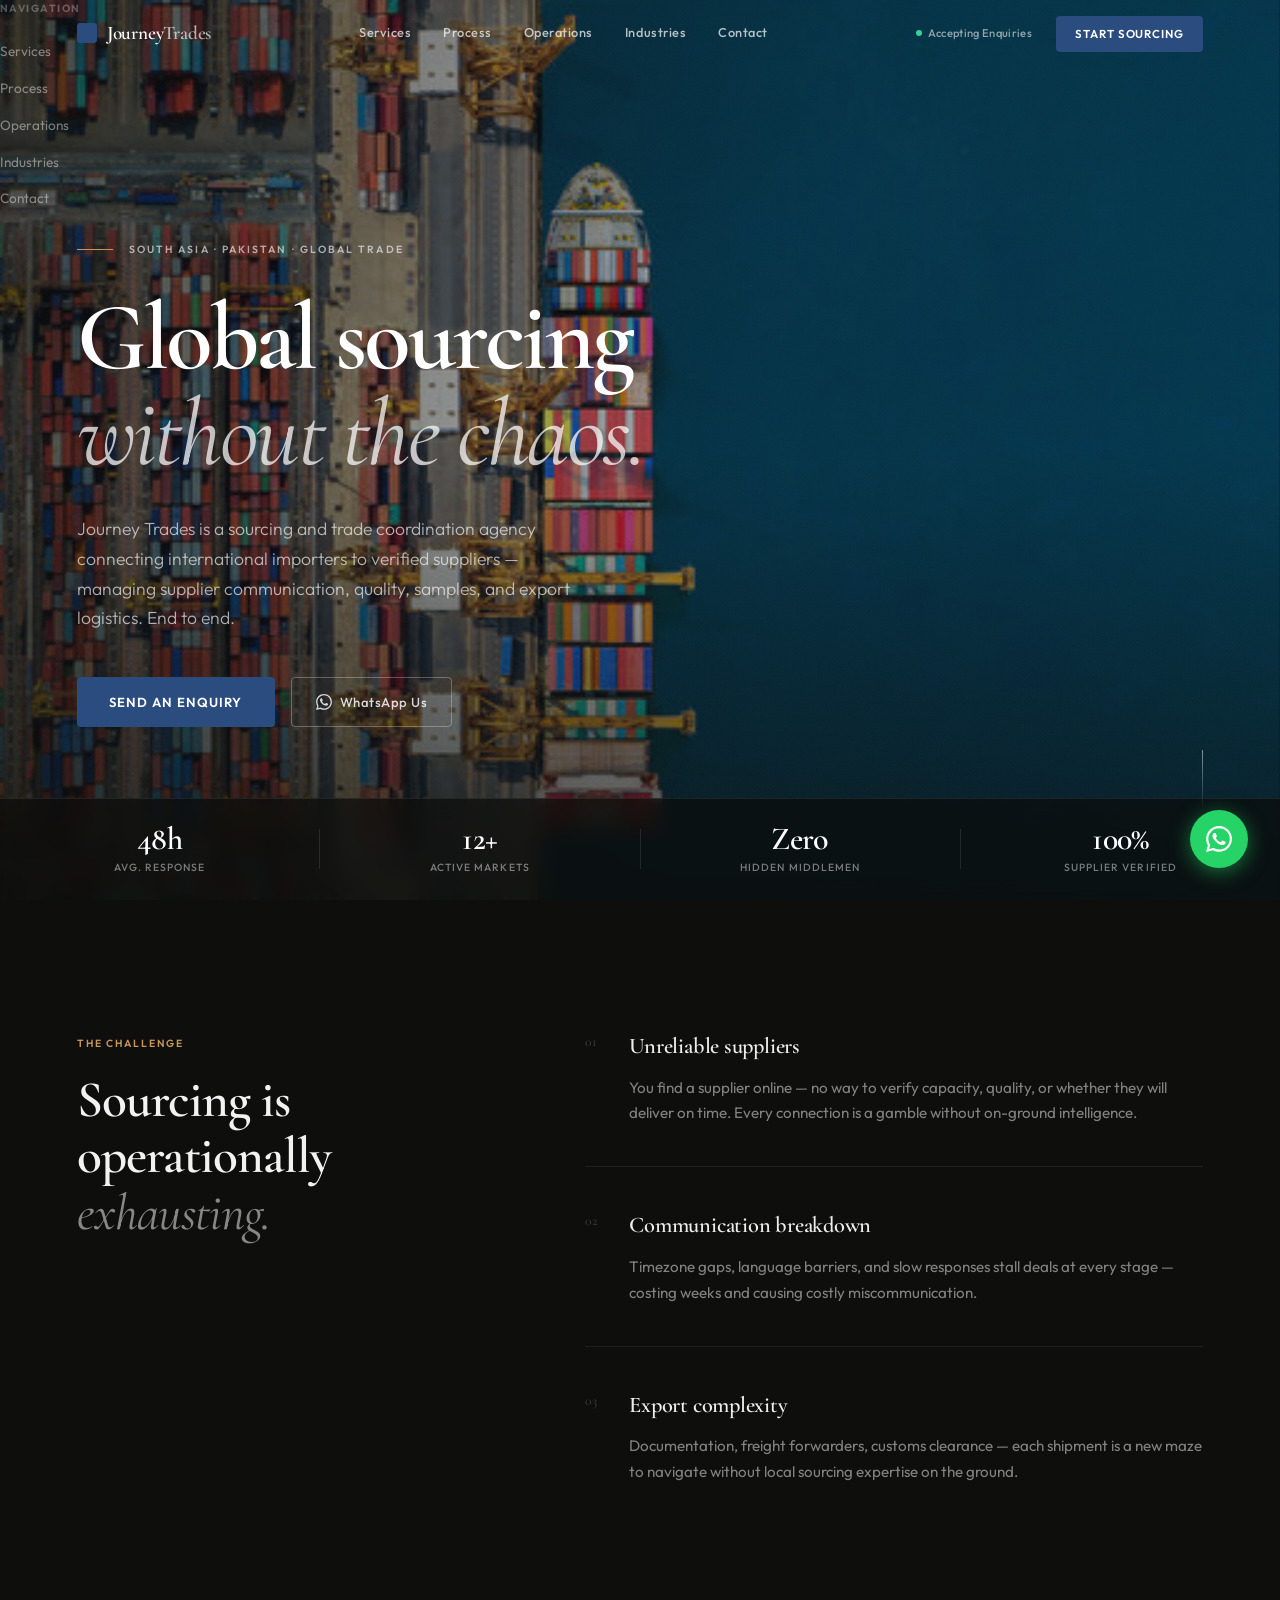
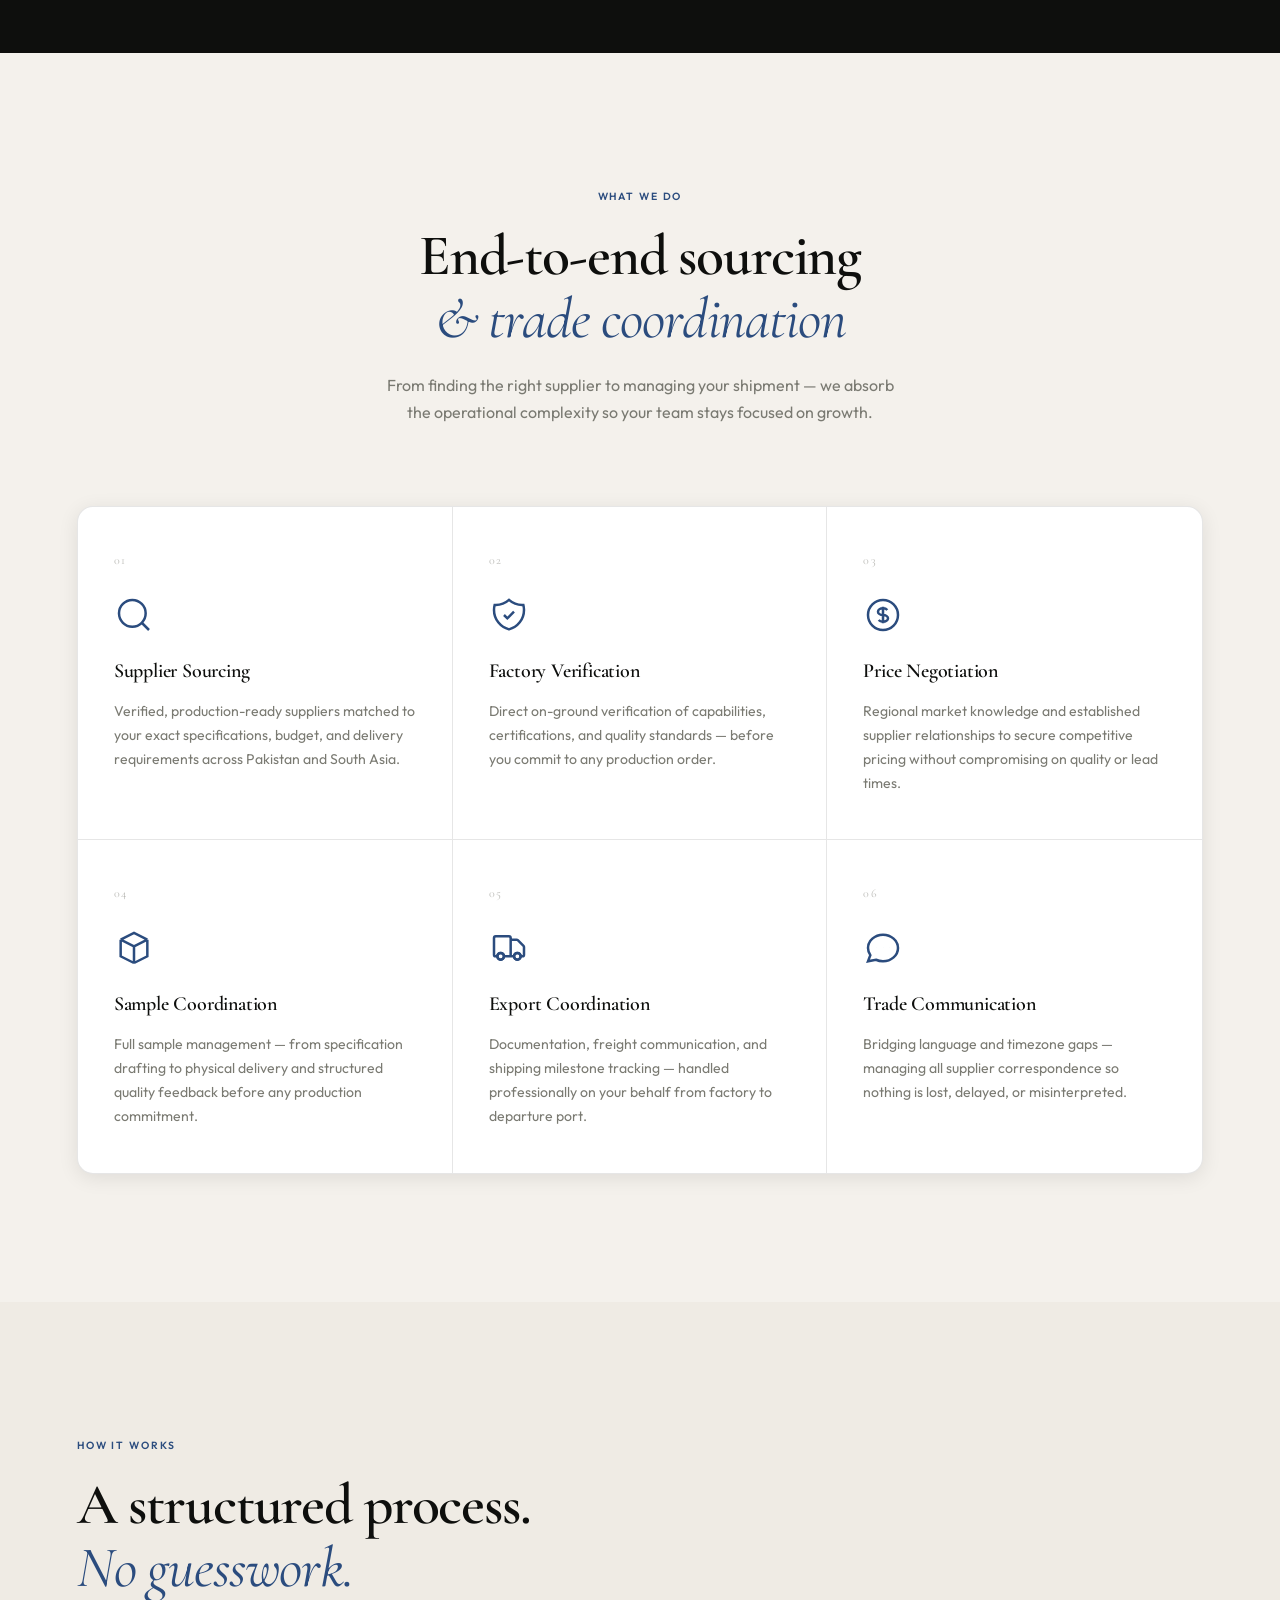
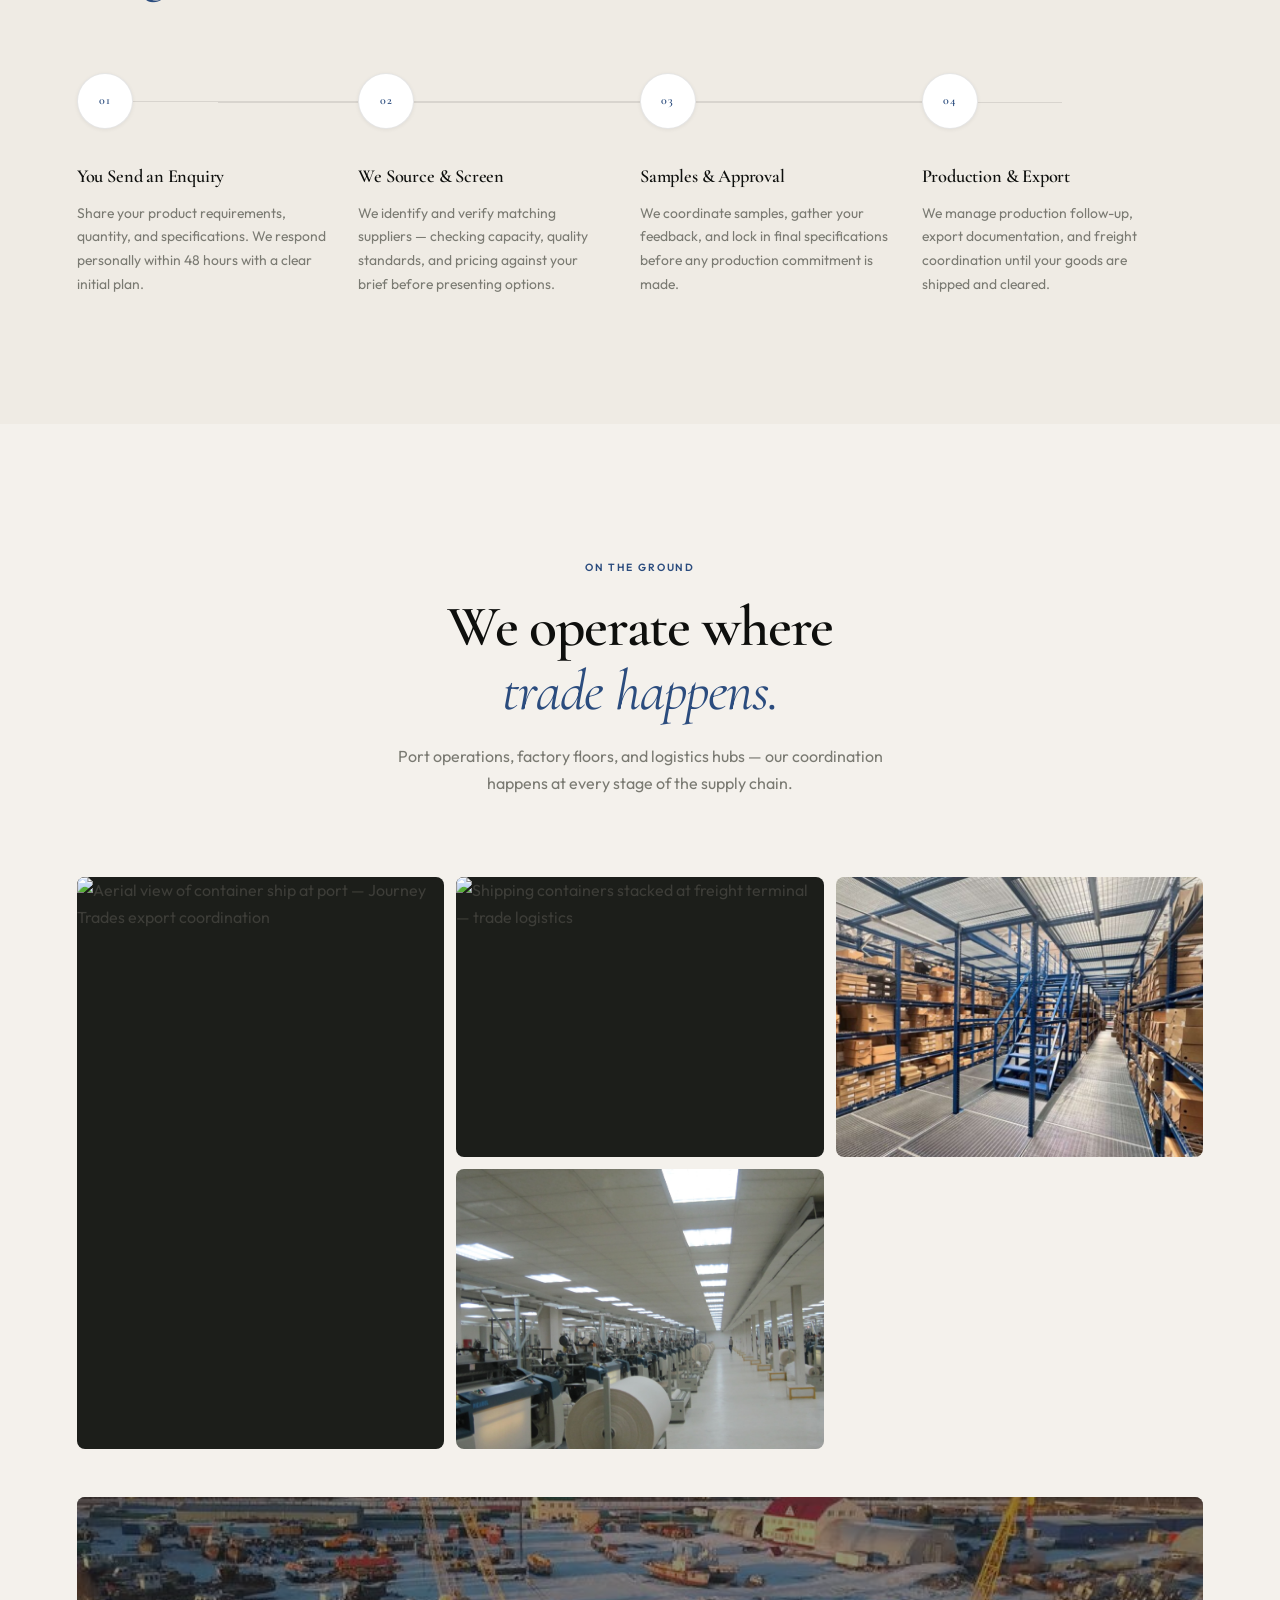
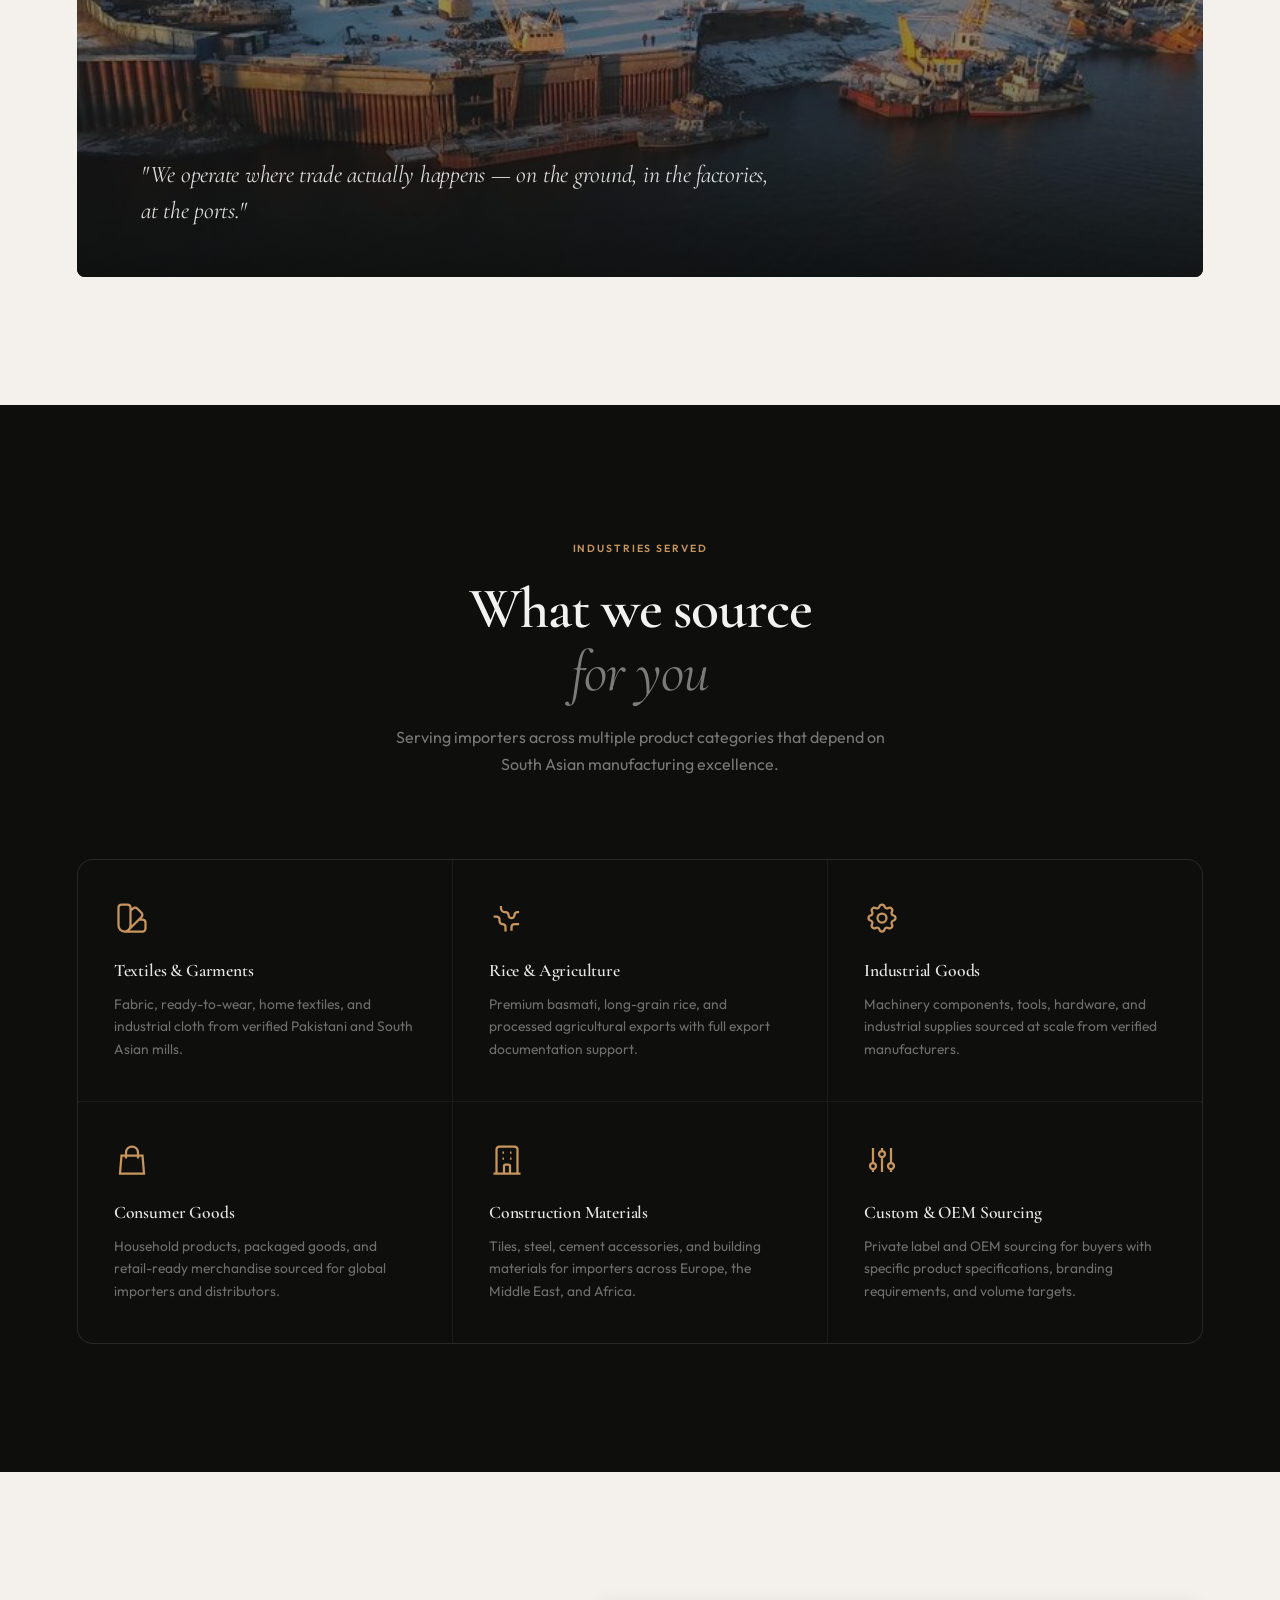
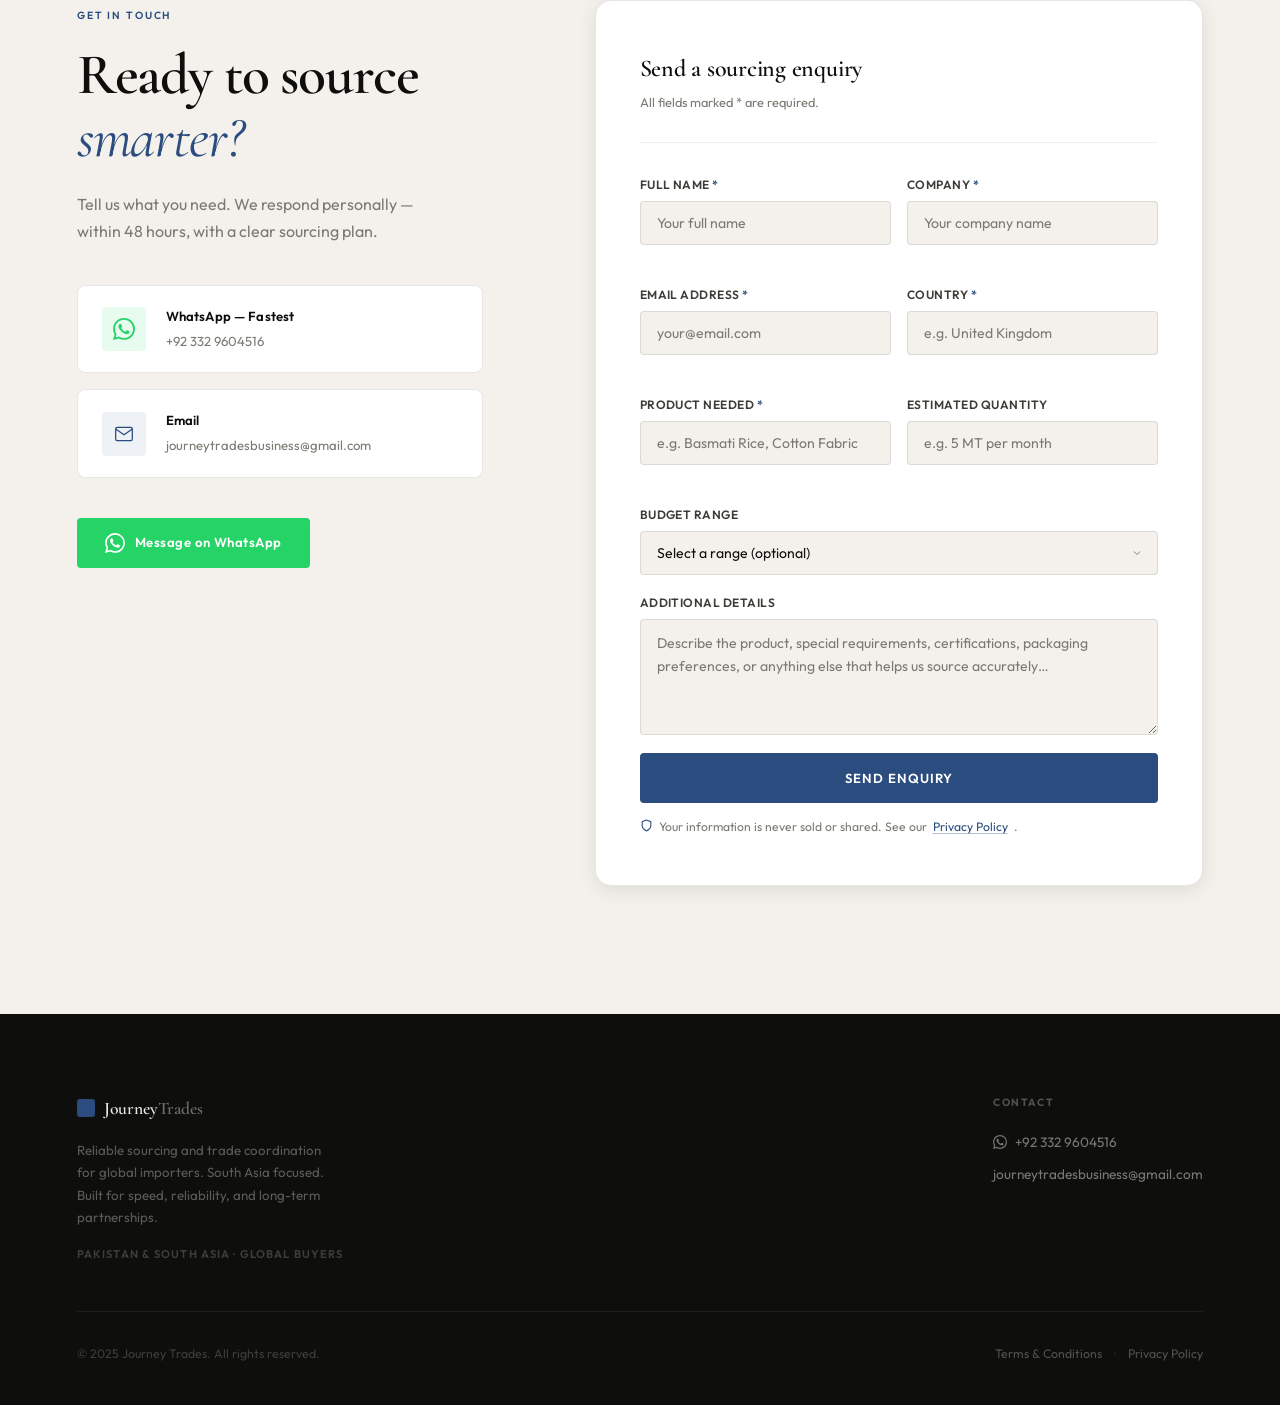
==== commit 6a7cbc9c: "Add files via upload" ====
--- a/index.html
+++ b/index.html
@@ -213,7 +213,7 @@
       <a href="#contact" class="nav-cta">Start Sourcing</a>
     </div>
 
-    <button class="hamburger" id="hamburger" aria-label="Toggle navigation menu" aria-expanded="false" aria-controls="mobile-nav">
+    <button type="button" class="hamburger" id="hamburger" aria-label="Toggle navigation menu" aria-expanded="false" aria-controls="mobile-nav">
       <span></span>
       <span></span>
     </button>
--- a/style.css
+++ b/style.css
@@ -66,6 +66,13 @@
   scroll-padding-top: var(--nav-h);
   -webkit-text-size-adjust: 100%;
   font-size: 16px;
+  /*
+    overflow-x MUST live on html, not body.
+    overflow-x:hidden on body creates a new scroll container in Safari,
+    which silently breaks position:fixed (mobile nav) and position:sticky
+    (legal TOC). On html it clips without creating a scroll container.
+  */
+  overflow-x: hidden;
 }
 
 body {
@@ -75,7 +82,7 @@
   line-height: 1.65;
   -webkit-font-smoothing: antialiased;
   -moz-osx-font-smoothing: grayscale;
-  overflow-x: hidden;
+  /* overflow-x NOT set here — would break position:fixed and :sticky in Safari */
 }
 
 img {
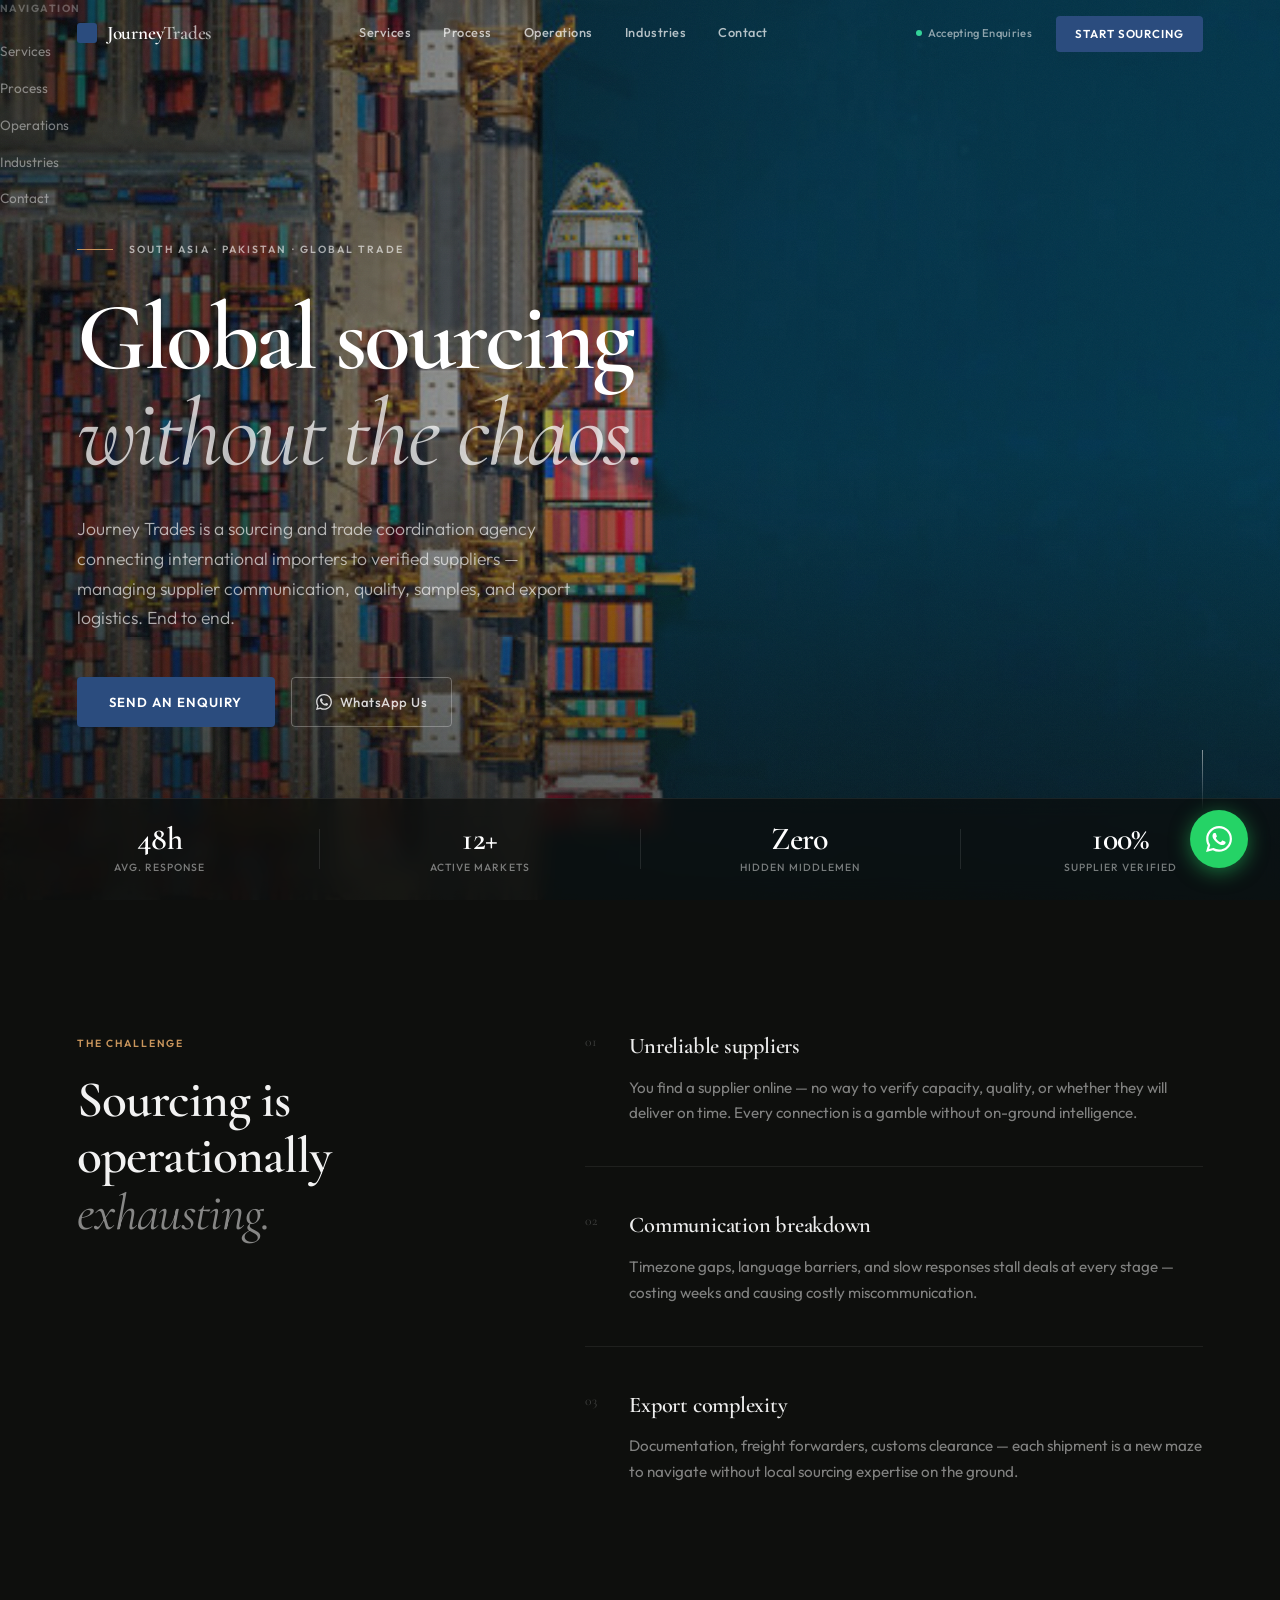
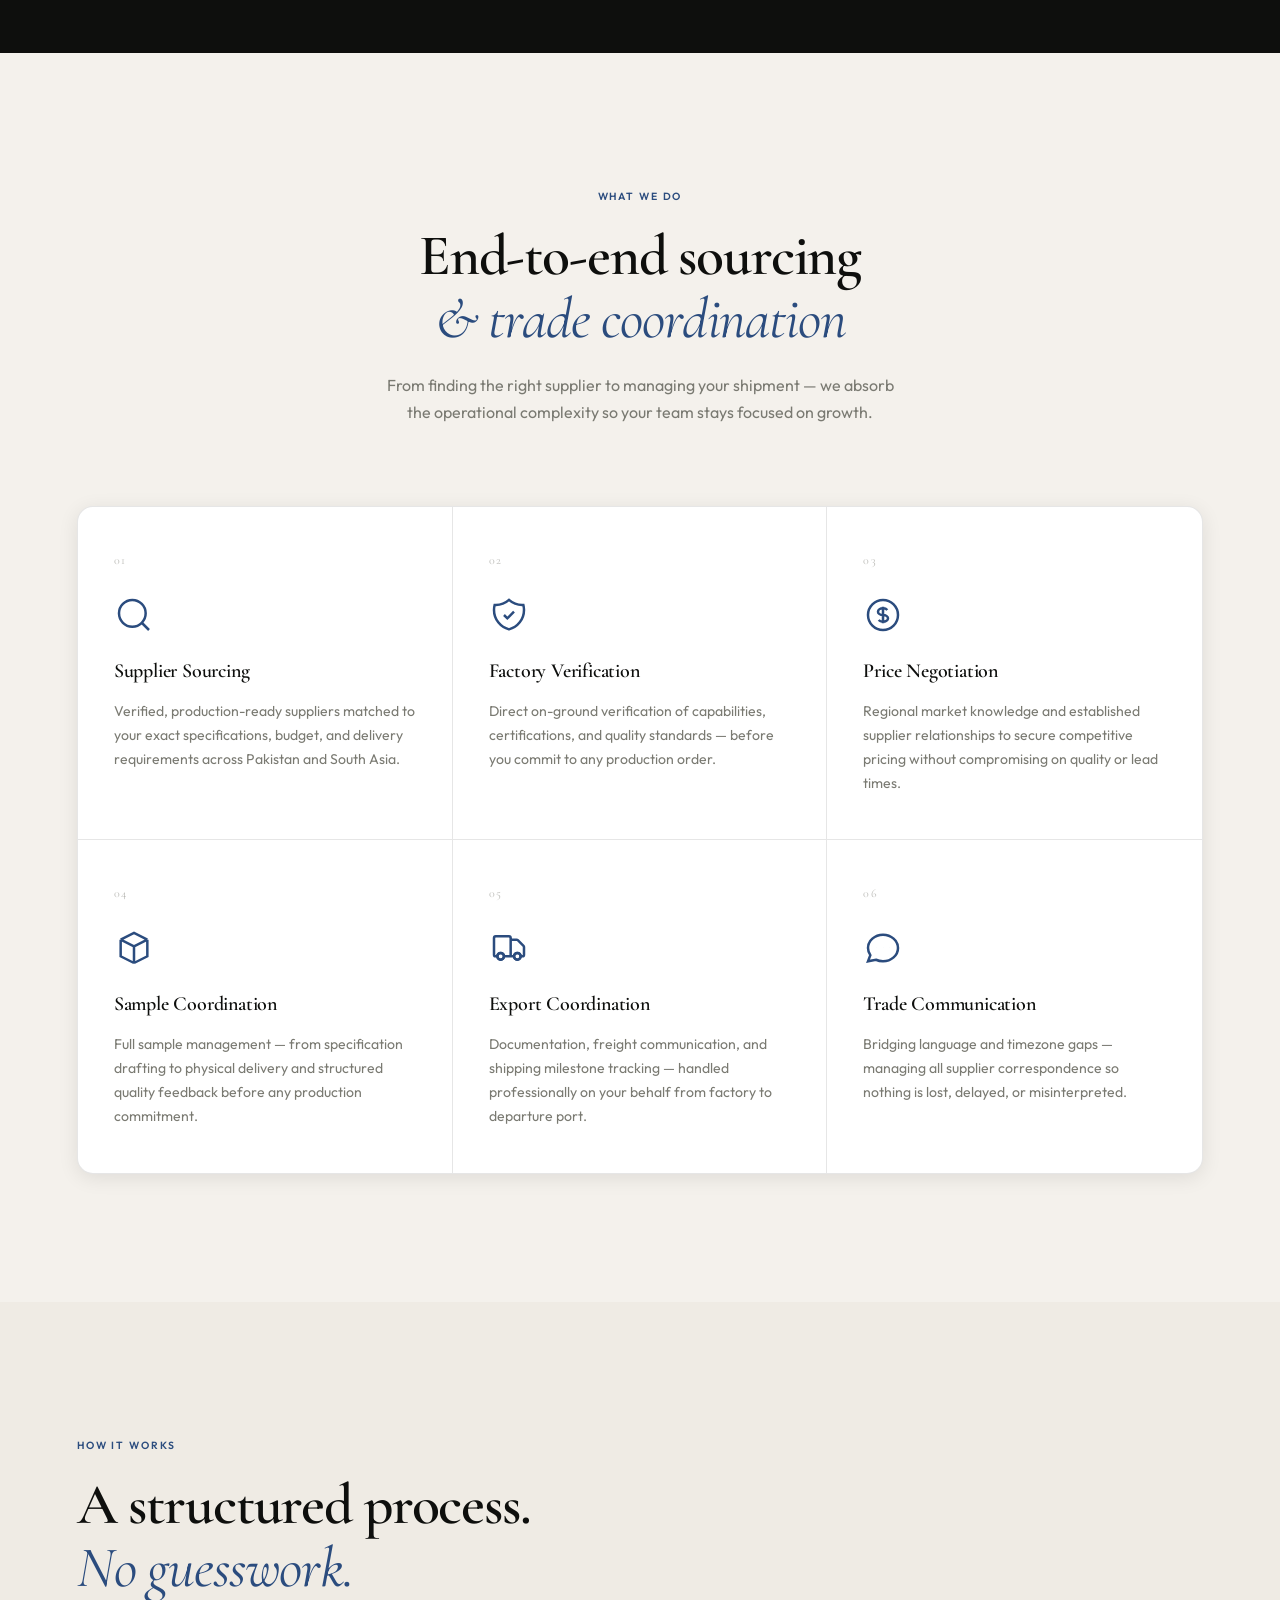
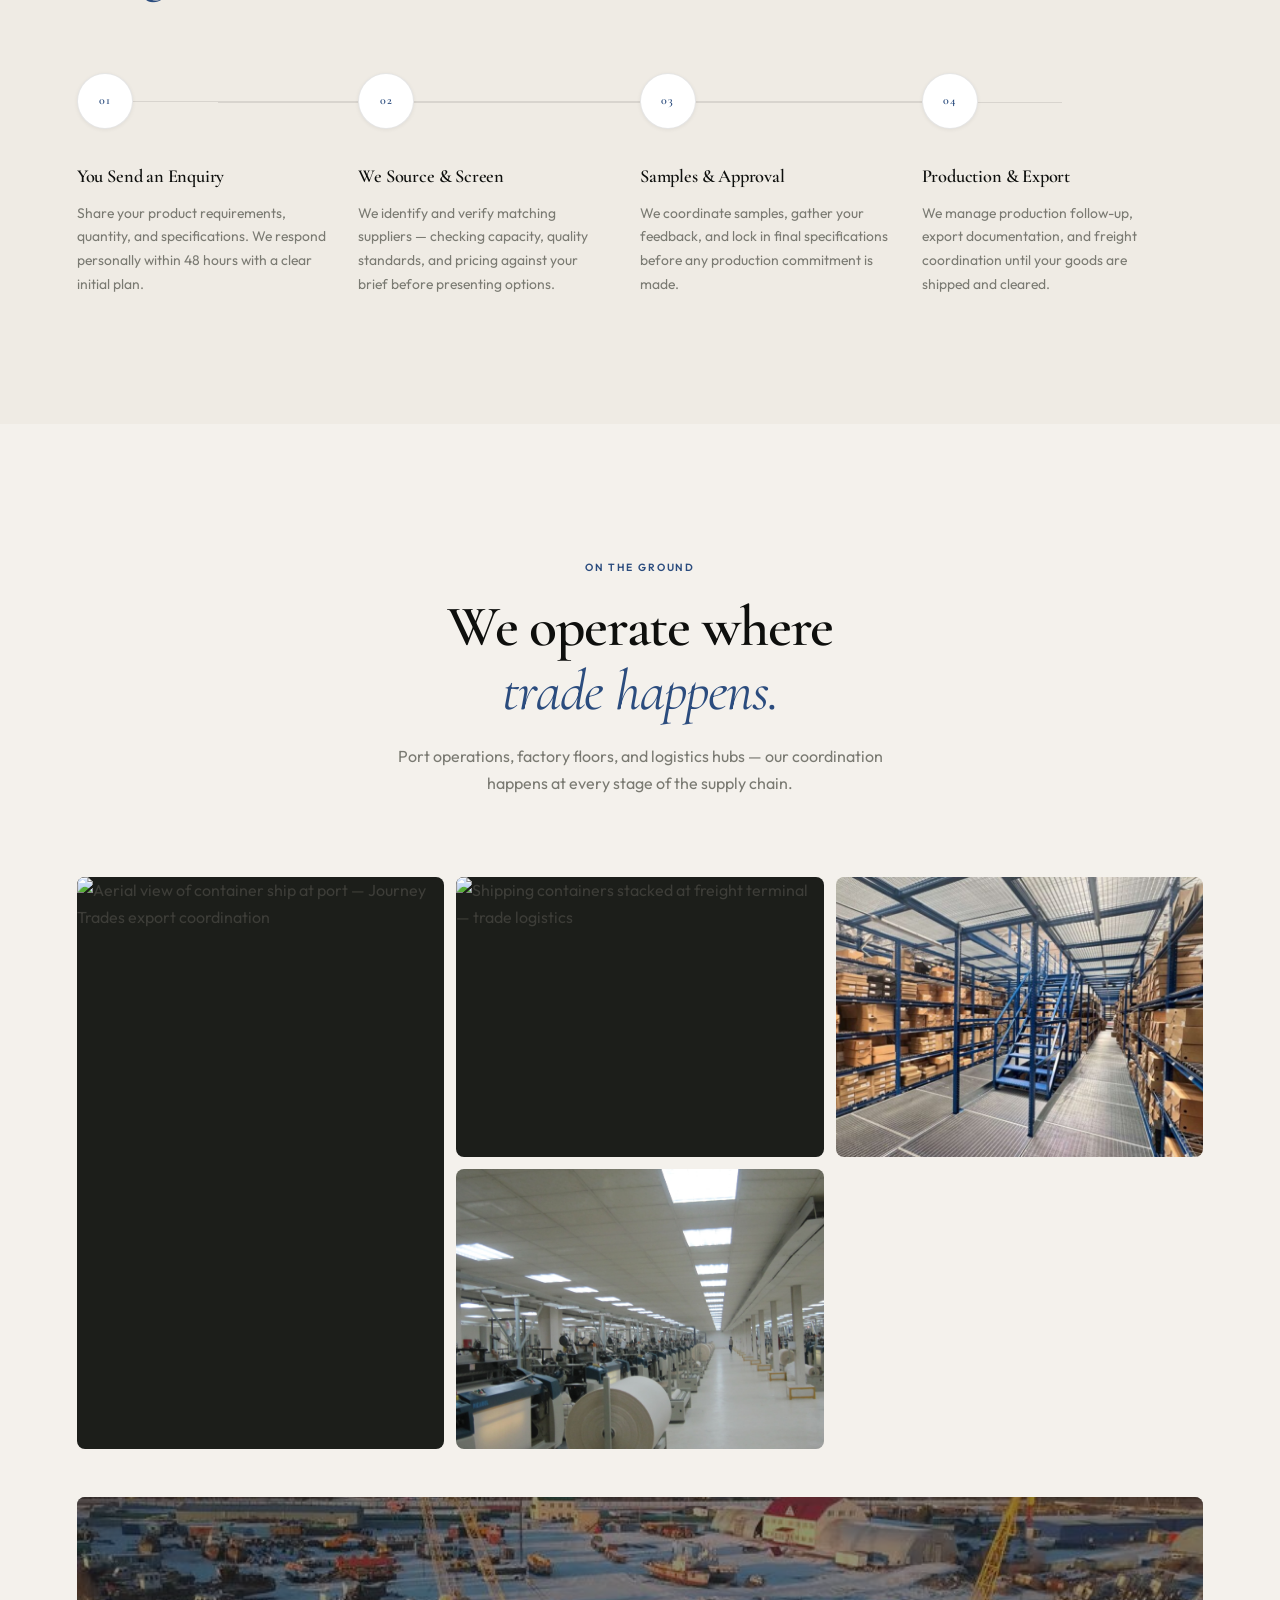
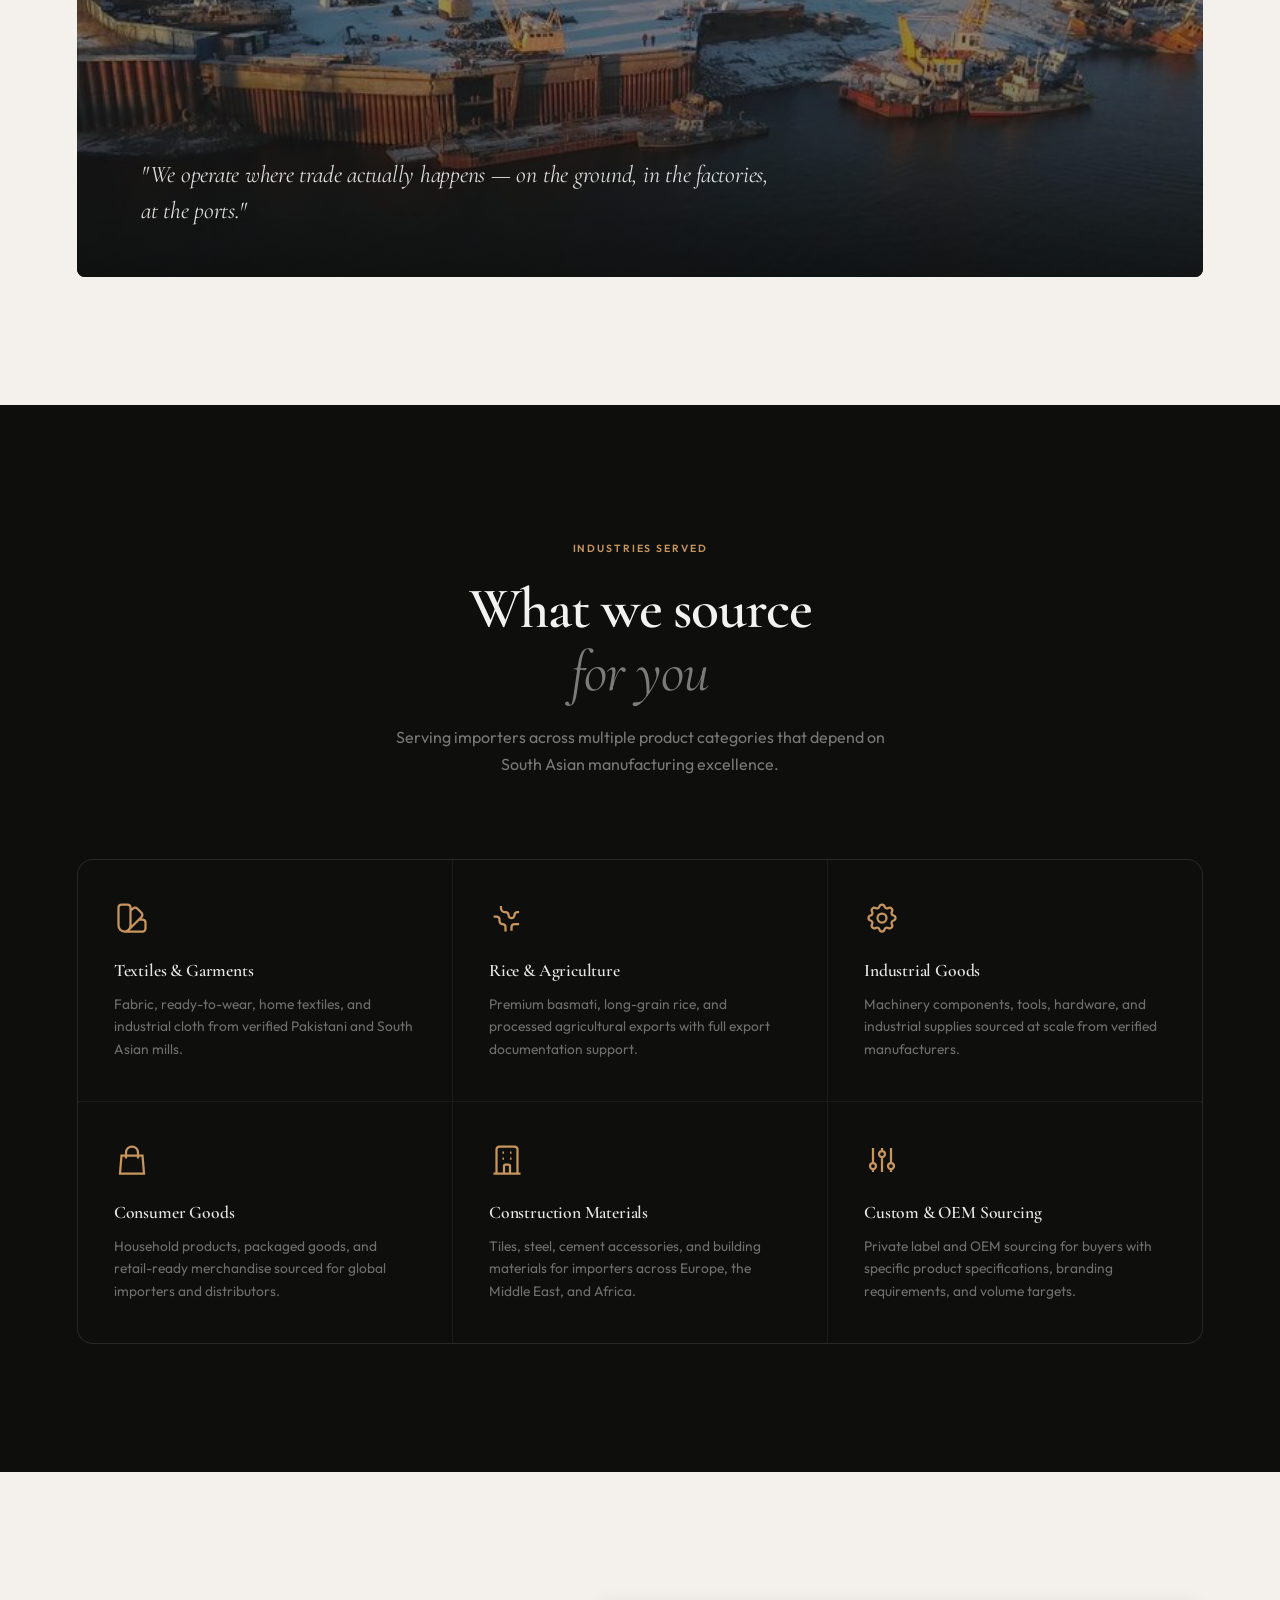
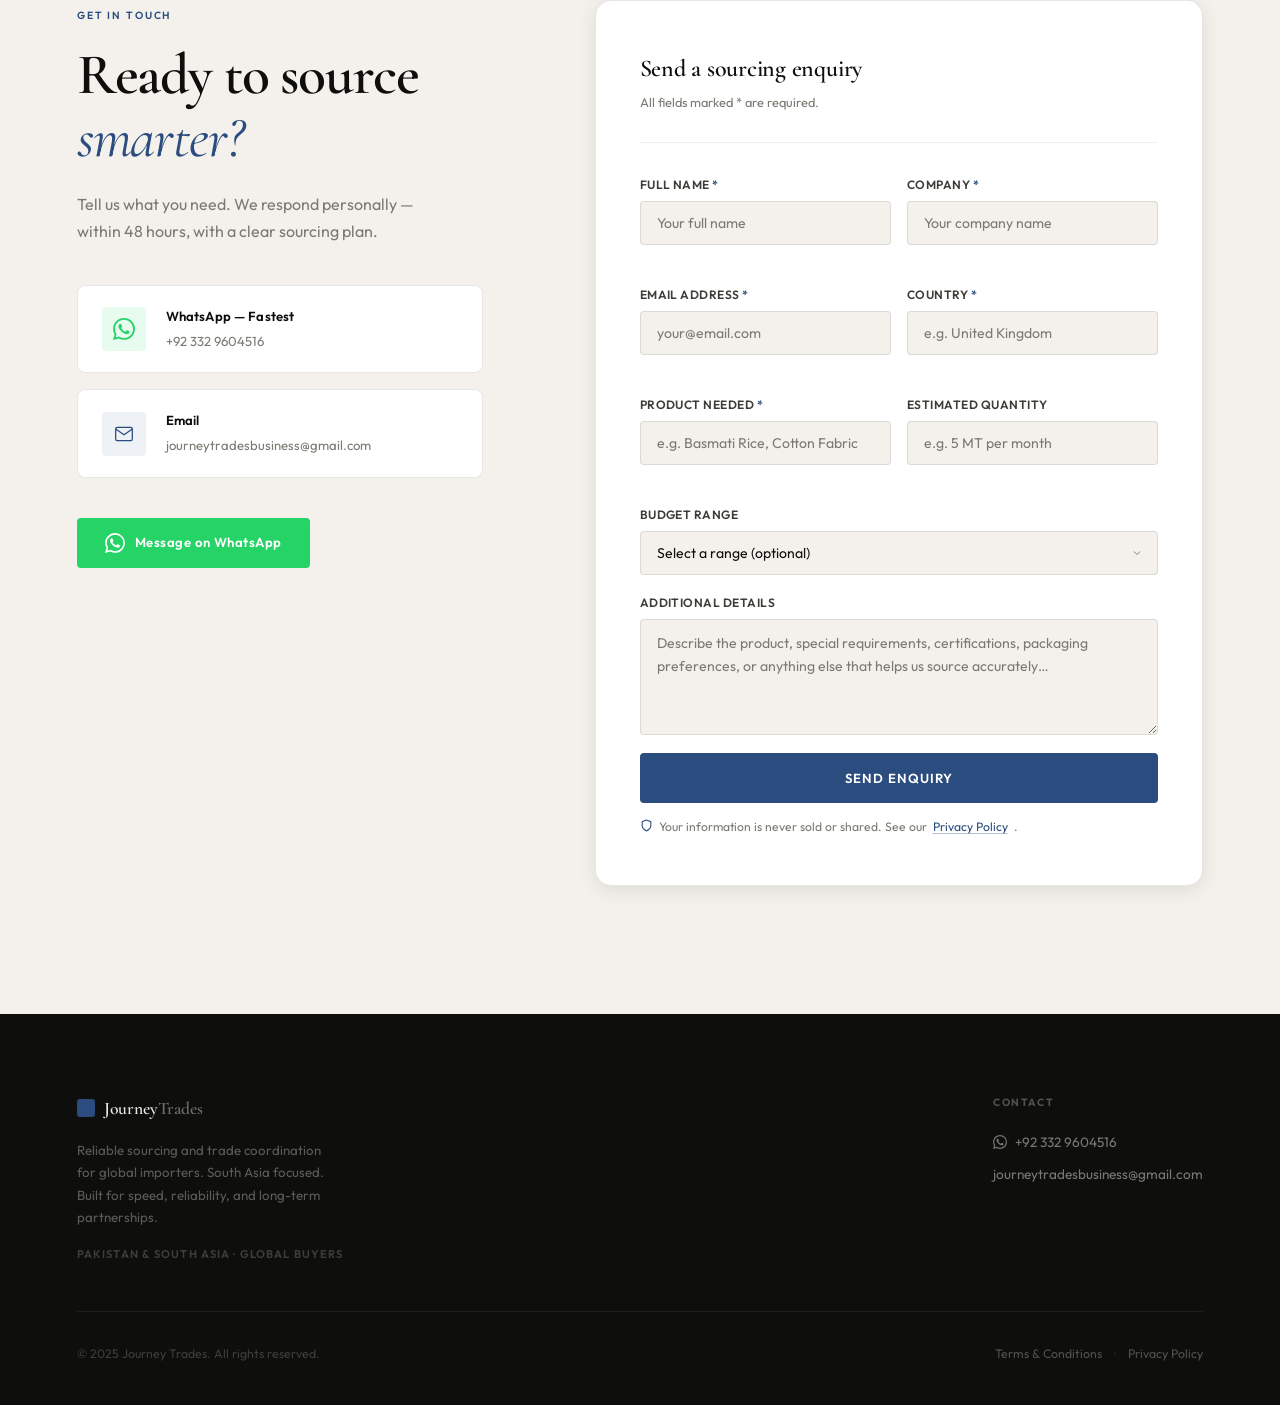
==== commit 3b70bca4: "Add files via upload" ====
--- a/index.html
+++ b/index.html
@@ -46,6 +46,9 @@
   <link rel="preconnect" href="https://fonts.googleapis.com">
   <link rel="preconnect" href="https://fonts.gstatic.com" crossorigin>
   <link href="https://fonts.googleapis.com/css2?family=Cormorant+Garamond:ital,wght@0,400;0,500;0,600;0,700;1,400;1,500&family=Outfit:wght@300;400;500;600;700&display=swap" rel="stylesheet">
+
+  <!-- ── Preload critical font display ───────────────────── -->
+  <link rel="preload" href="https://fonts.gstatic.com/s/cormorantgaramond/v16/co3YmX5slCNuHLi8bLeY9MK7whWMhyjornFLsS6V7w.woff2" as="font" type="font/woff2" crossorigin>
 
   <!-- ── Stylesheet ───────────────────────────────────────── -->
   <link rel="stylesheet" href="./style.css">
@@ -186,6 +189,9 @@
 </head>
 <body>
 
+<!-- Skip to main content (accessibility) -->
+<a href="#hero" class="skip-link">Skip to main content</a>
+
 <!-- ═══════════════════════════════════════
      NAVBAR
 ═══════════════════════════════════════ -->
--- a/style.css
+++ b/style.css
@@ -167,7 +167,7 @@
 nav {
   position: fixed;
   top: 0; left: 0; right: 0;
-  z-index: 100;
+  z-index: 999;
   height: var(--nav-h);
   transition: background 0.4s ease, box-shadow 0.4s ease, border-color 0.4s ease;
   border-bottom: 1px solid transparent;
@@ -371,14 +371,42 @@
   position: fixed;
   top: var(--nav-h);
   left: 0; right: 0;
-  z-index: 99;
+
+  /*
+   * z-index FIX: raised from 99 → 1000.
+   *
+   * The hero slides use will-change: opacity, transform which promotes them
+   * to independent GPU compositing layers. In some browsers (especially on
+   * Android Chrome), GPU-composited layers with lower z-index values can
+   * "bleed through" above position:fixed elements that have z-index < 100.
+   * Setting z-index: 1000 ensures the mobile-nav always renders visually
+   * above all hero slide compositing layers.
+   *
+   * The main nav bar uses z-index: 100 — we set 1000 here so the mobile
+   * drawer also sits safely above everything.
+   */
+  z-index: 1000;
+
+  /*
+   * transform: translateZ(0) promotes the mobile-nav to its own GPU
+   * compositing layer BEFORE the menu opens. This guarantees it is in the
+   * correct paint order above hero slides and avoids any flash/flicker when
+   * the menu opens for the first time.
+   */
+  transform: translateY(-10px) translateZ(0);
+
   background: var(--bg);
   border-bottom: 1px solid var(--border);
   box-shadow: 0 16px 40px rgba(14,15,13,0.1);
-  transform: translateY(-10px);
   opacity: 0;
   pointer-events: none;
   visibility: hidden;
+  /*
+    display:none on screens wider than the hamburger breakpoint (860px).
+    This prevents any accidental rendering or AT announcing of the drawer
+    on desktop where the hamburger button is display:none.
+  */
+  display: none;
   transition:
     transform 0.3s cubic-bezier(0.23, 1, 0.32, 1),
     opacity 0.3s ease,
@@ -386,7 +414,7 @@
 }
 
 .mobile-nav.open {
-  transform: translateY(0);
+  transform: translateY(0) translateZ(0);
   opacity: 1;
   pointer-events: all;
   visibility: visible;
@@ -1669,6 +1697,9 @@
   .nav-cta    { display: none; }
   .hamburger  { display: flex; }
 
+  /* Restore mobile-nav to block so it can be toggled open by JS */
+  .mobile-nav { display: block; }
+
   /* Hero */
   .hero { min-height: 100svh; }
 
@@ -1742,6 +1773,9 @@
   .btn-primary, .btn-ghost { width: 100%; justify-content: center; }
 
   .hero-metrics { grid-template-columns: 1fr 1fr; }
+
+  /* Reduce the large section-head bottom gap on small screens */
+  .section-head { margin-bottom: 3rem; }
 
   .form-row { grid-template-columns: 1fr; }
 
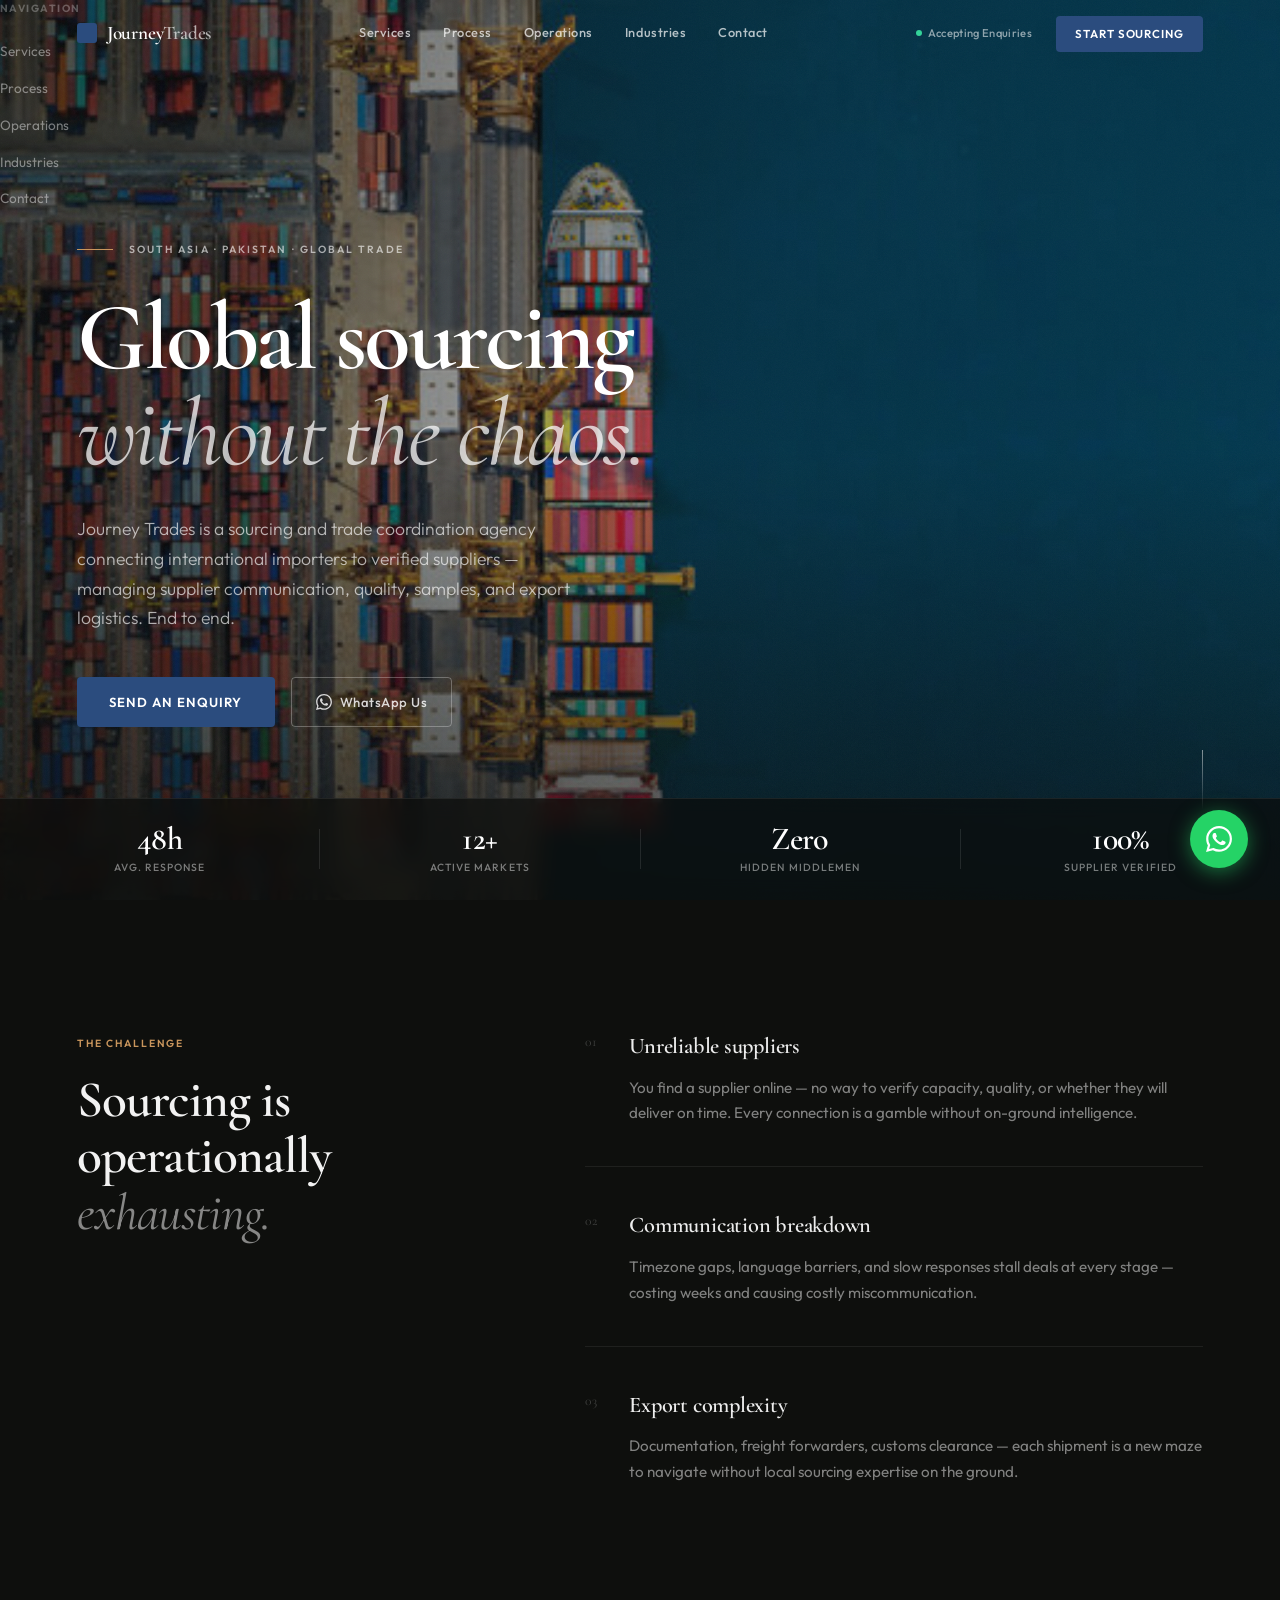
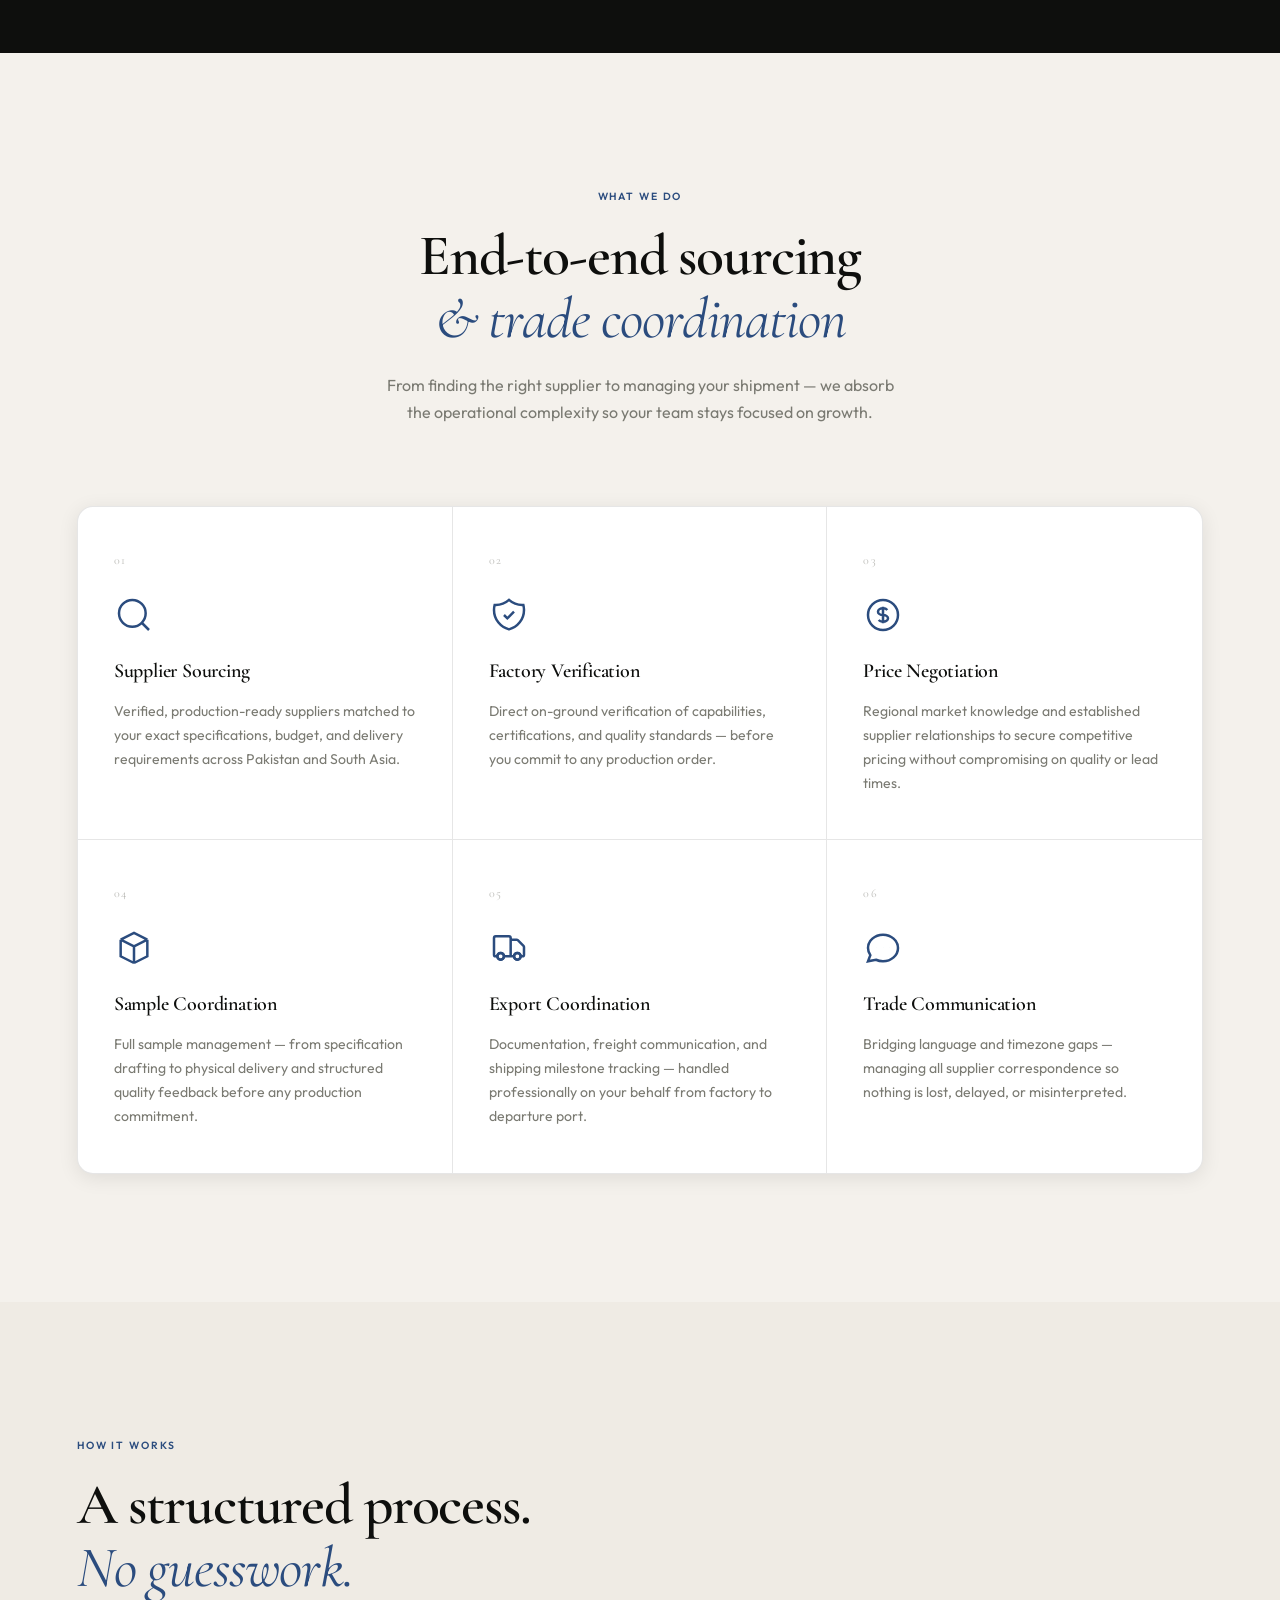
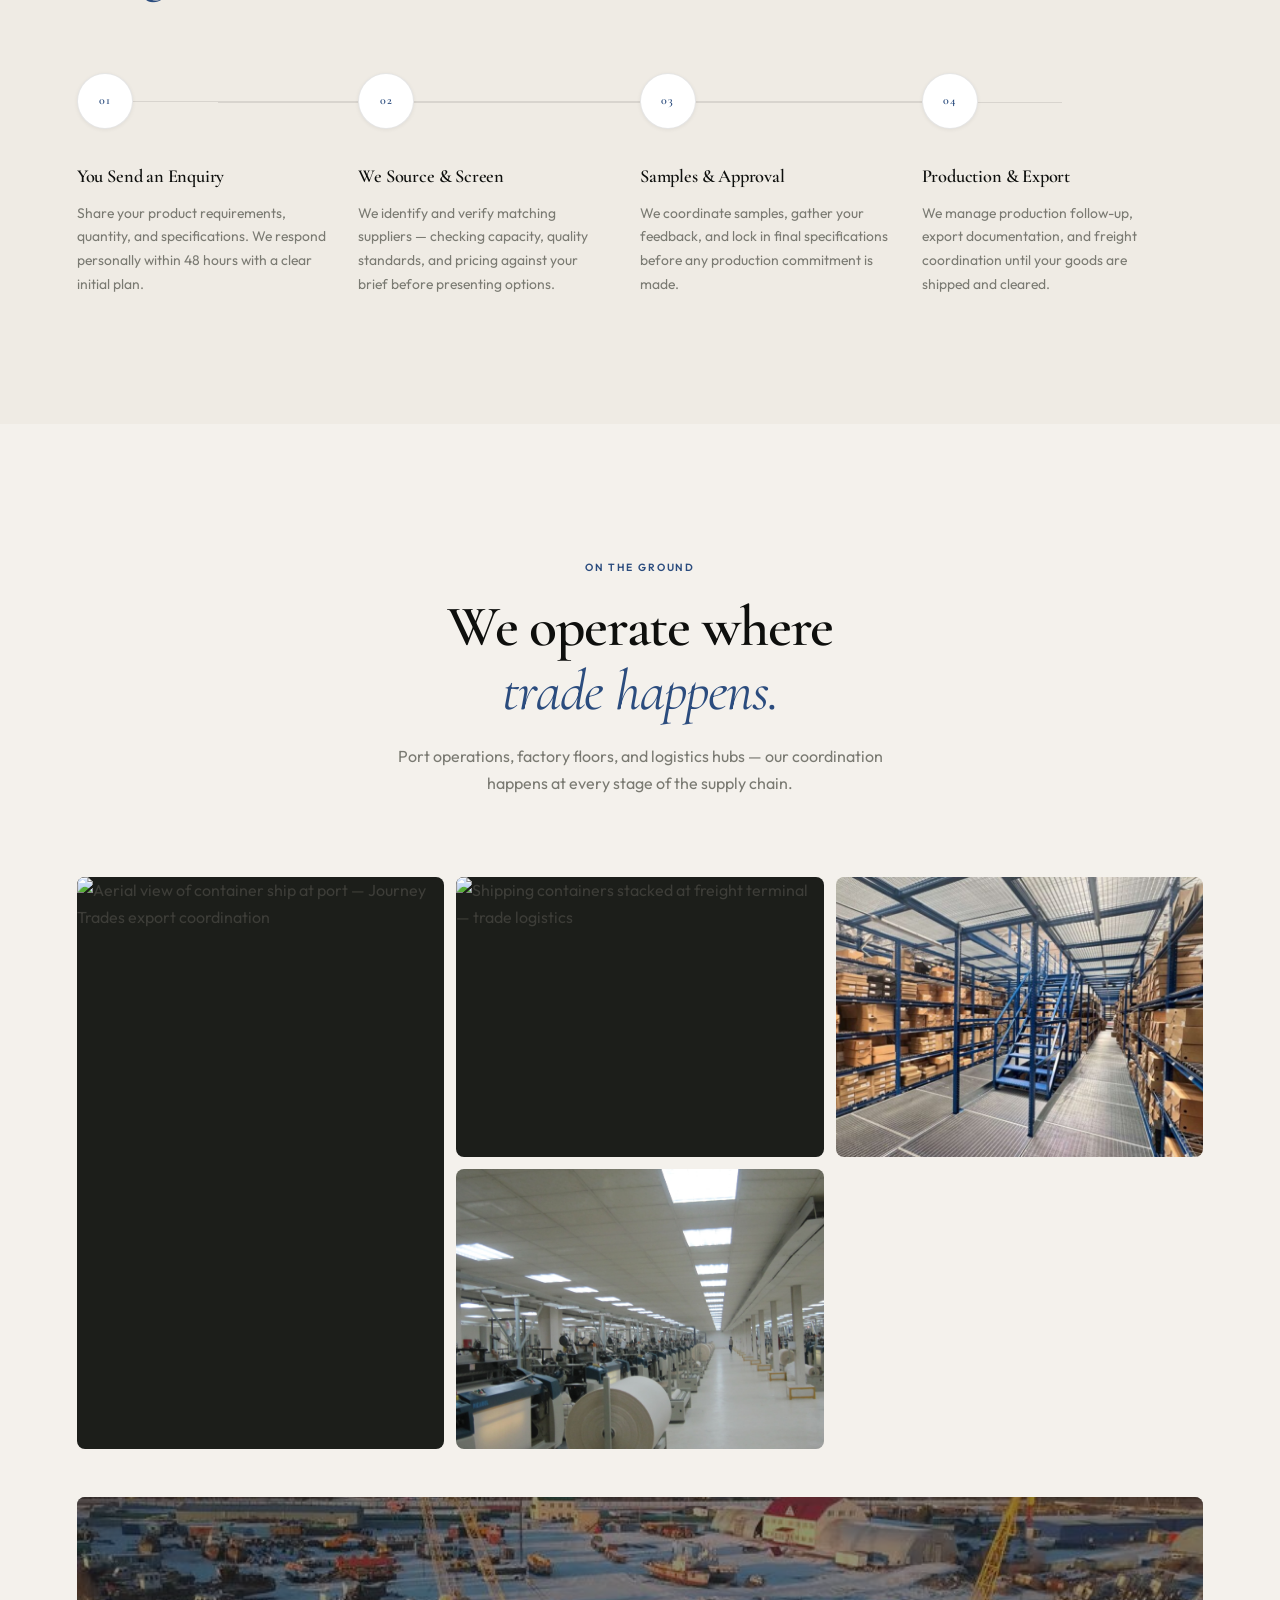
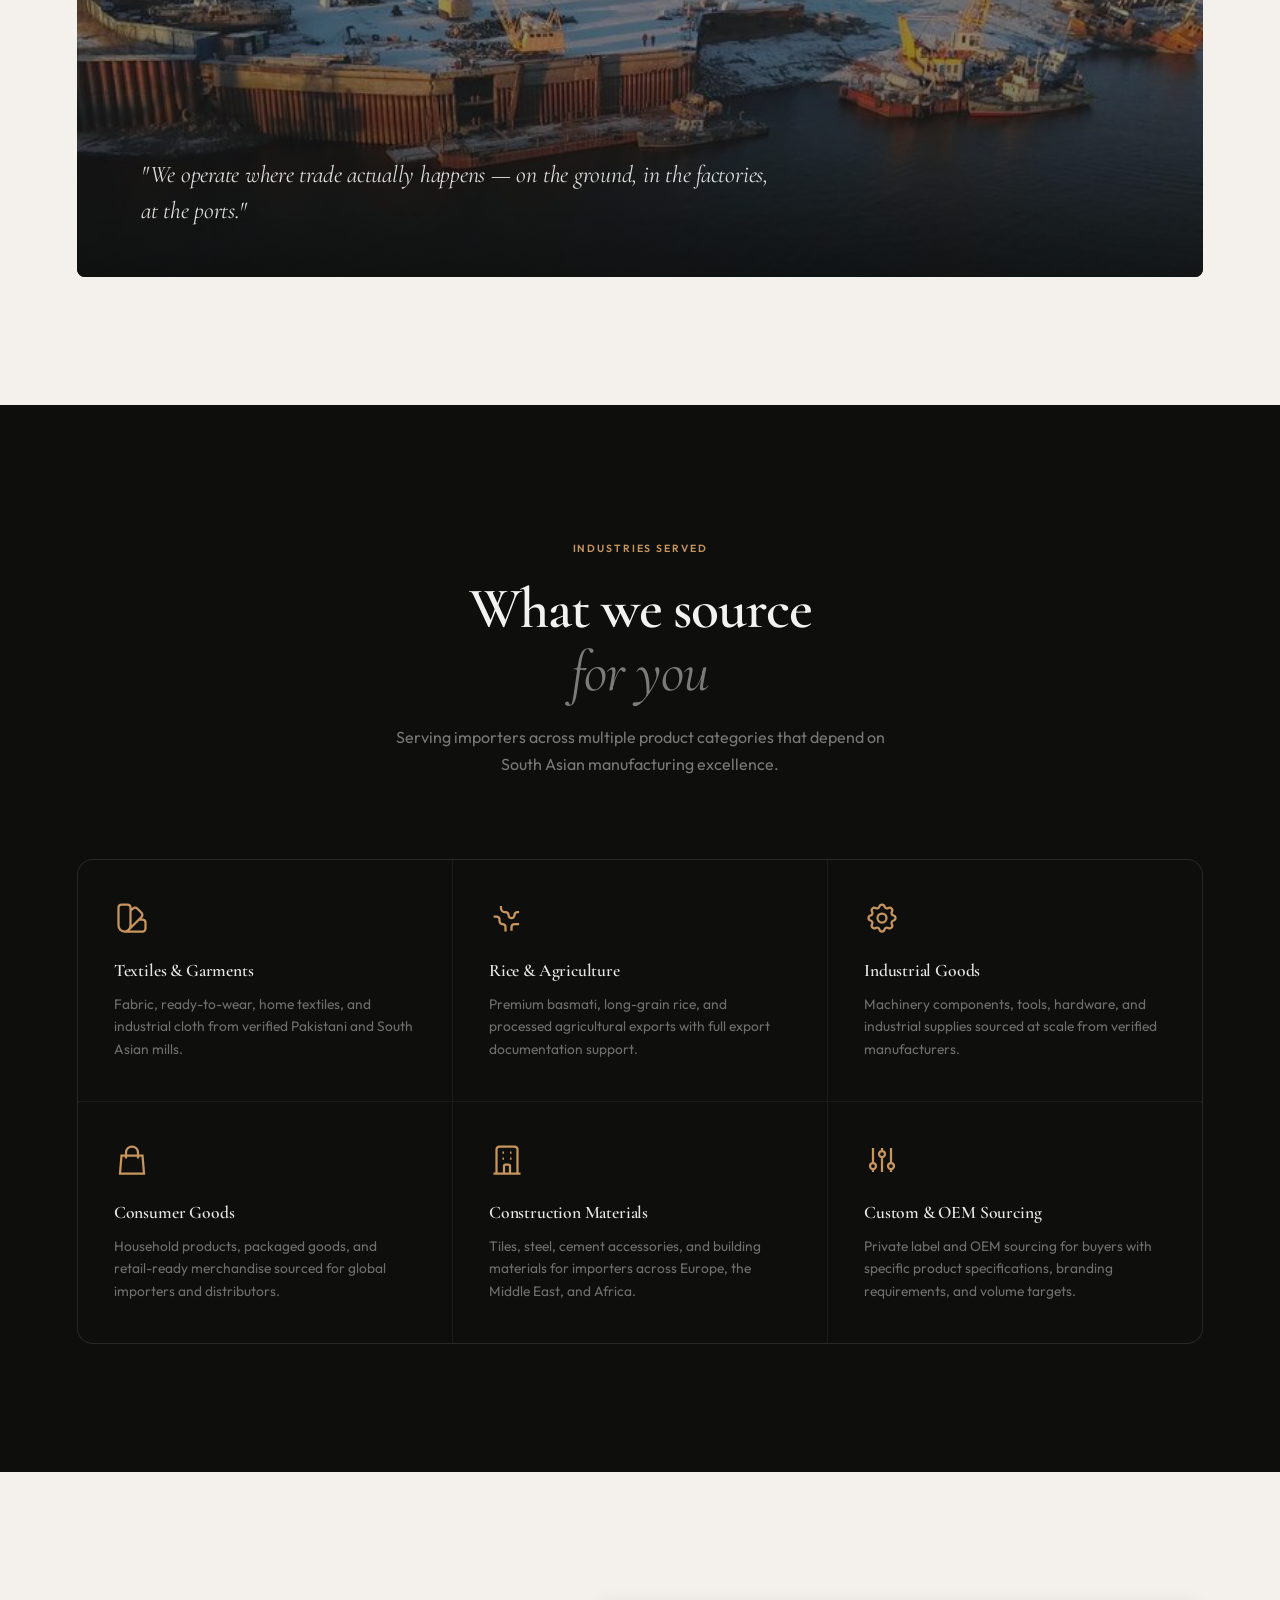
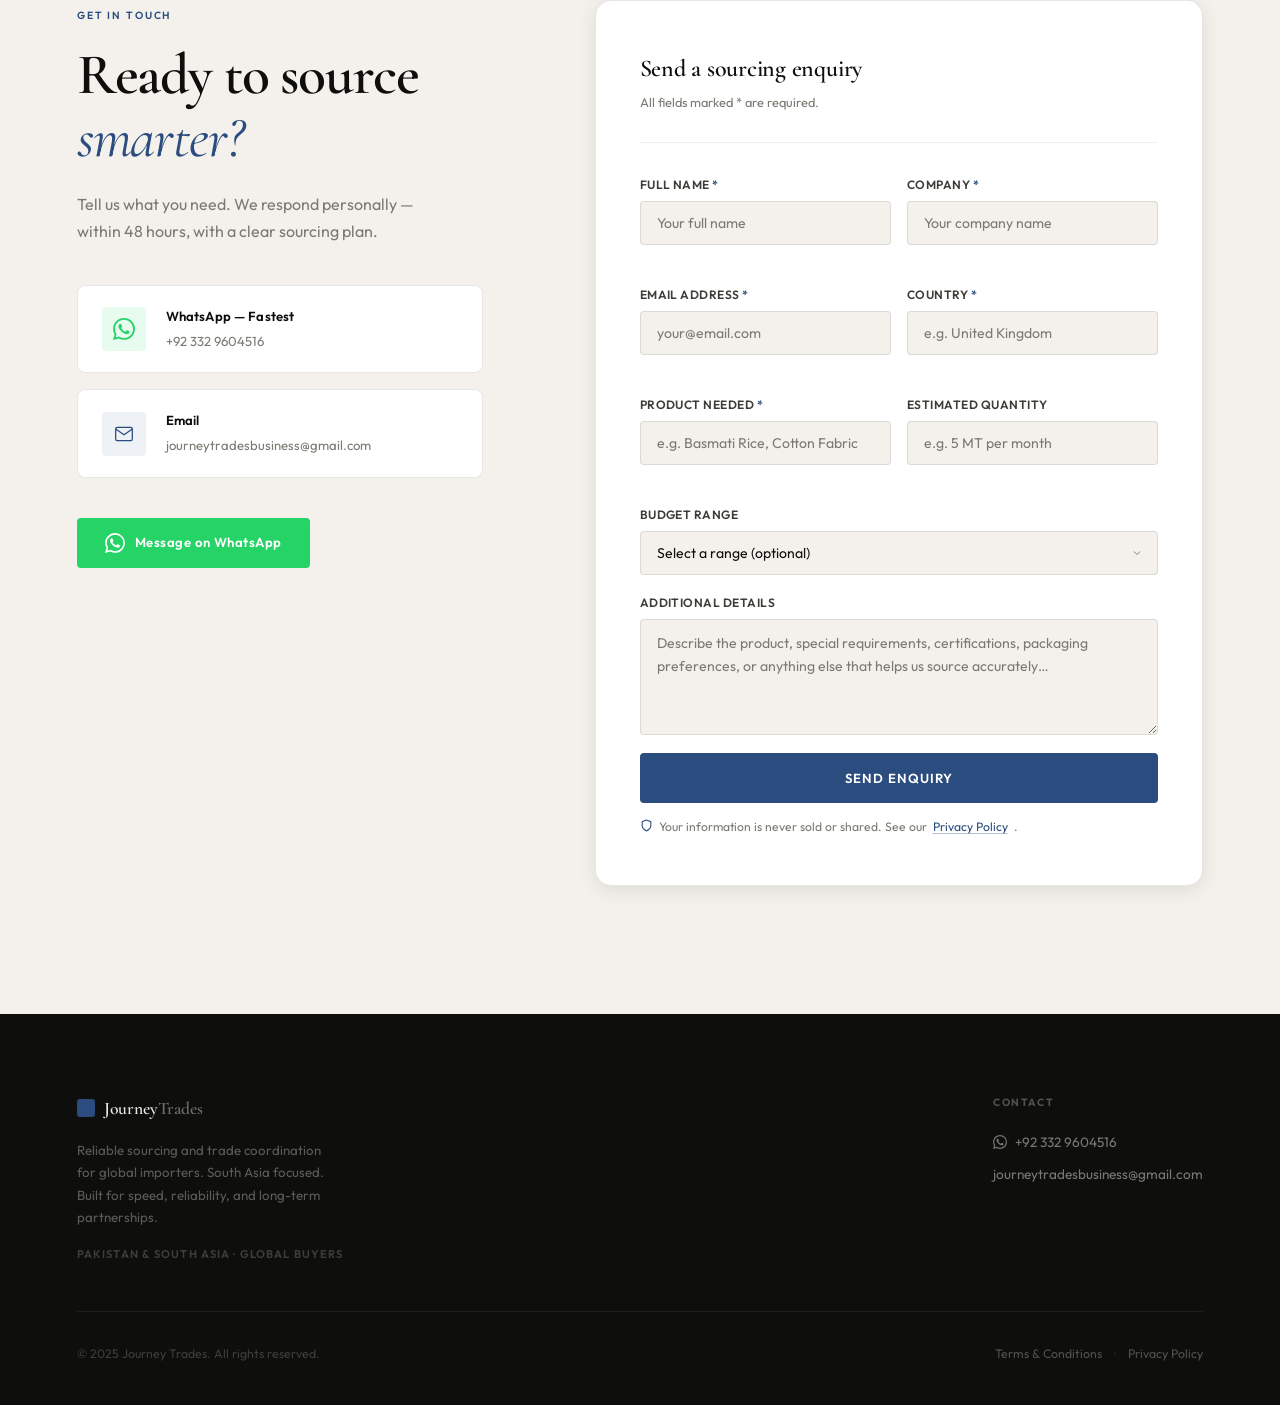
==== commit ea50f0b9: "Add files via upload" ====
--- a/index.html
+++ b/index.html
@@ -225,19 +225,33 @@
     </button>
 
   </div>
+
+  <!--
+    MOBILE NAV — moved INSIDE <nav> (was previously a sibling div after </nav>)
+
+    WHY: When mobile-nav was a sibling of <nav> with position:fixed, it lived in
+    the root compositing stack. Hero slides with will-change:transform were
+    promoted to GPU layers that Chrome painted on top of the mobile-nav background
+    in compositor order — making the background invisible (only text bled through).
+
+    FIX: By nesting mobile-nav inside the fixed <nav> element and using
+    position:absolute instead of position:fixed, mobile-nav inherits the nav's
+    GPU compositing layer (z-index:999). It is guaranteed to render above the
+    hero because its stacking context is the nav, which sits above the hero
+    in both z-index and compositor order. No z-index tricks needed.
+  -->
+  <div class="mobile-nav" id="mobile-nav" aria-hidden="true" role="dialog" aria-label="Mobile navigation menu">
+    <div class="mobile-nav-inner">
+      <a href="#services">Services</a>
+      <a href="#process">Process</a>
+      <a href="#operations">Operations</a>
+      <a href="#industries">Industries</a>
+      <a href="#contact">Contact</a>
+      <a href="#contact" class="mobile-nav-cta">Start Sourcing →</a>
+    </div>
+  </div>
+
 </nav>
-
-<!-- Mobile Navigation -->
-<div class="mobile-nav" id="mobile-nav" aria-hidden="true" role="dialog" aria-label="Mobile navigation menu">
-  <div class="mobile-nav-inner">
-    <a href="#services">Services</a>
-    <a href="#process">Process</a>
-    <a href="#operations">Operations</a>
-    <a href="#industries">Industries</a>
-    <a href="#contact">Contact</a>
-    <a href="#contact" class="mobile-nav-cta">Start Sourcing →</a>
-  </div>
-</div>
 
 
 <!-- ═══════════════════════════════════════
--- a/style.css
+++ b/style.css
@@ -367,45 +367,36 @@
 
 
 /* ── MOBILE NAV ─────────────────────────────────────────── */
+/*
+ * ARCHITECTURE CHANGE: position:fixed → position:absolute
+ *
+ * The mobile-nav is now nested inside <nav id="main-nav"> in the HTML.
+ * <nav> is position:fixed with z-index:999, so it has its own GPU
+ * compositing layer above the entire page.
+ *
+ * mobile-nav with position:absolute + top:100% drops it directly below
+ * the nav bar and inherits the nav's compositing layer. It is therefore
+ * ALWAYS visually above the hero — no z-index tricks, no will-change
+ * conflicts, no GPU compositor order issues. This is the correct,
+ * permanent fix for the background-not-rendering bug.
+ */
 .mobile-nav {
-  position: fixed;
-  top: var(--nav-h);
-  left: 0; right: 0;
-
-  /*
-   * z-index FIX: raised from 99 → 1000.
-   *
-   * The hero slides use will-change: opacity, transform which promotes them
-   * to independent GPU compositing layers. In some browsers (especially on
-   * Android Chrome), GPU-composited layers with lower z-index values can
-   * "bleed through" above position:fixed elements that have z-index < 100.
-   * Setting z-index: 1000 ensures the mobile-nav always renders visually
-   * above all hero slide compositing layers.
-   *
-   * The main nav bar uses z-index: 100 — we set 1000 here so the mobile
-   * drawer also sits safely above everything.
-   */
-  z-index: 1000;
-
-  /*
-   * transform: translateZ(0) promotes the mobile-nav to its own GPU
-   * compositing layer BEFORE the menu opens. This guarantees it is in the
-   * correct paint order above hero slides and avoids any flash/flicker when
-   * the menu opens for the first time.
-   */
-  transform: translateY(-10px) translateZ(0);
-
-  background: var(--bg);
-  border-bottom: 1px solid var(--border);
-  box-shadow: 0 16px 40px rgba(14,15,13,0.1);
+  position: absolute; /* relative to the fixed <nav> parent */
+  top: 100%;          /* starts exactly at the bottom edge of the nav bar */
+  left: 0;
+  right: 0;
+
+  /* No z-index needed — inherits nav's stacking context (z-index:999) */
+
+  background: #F4F1EC;
+  background: var(--bg, #F4F1EC);
+  border-bottom: 1px solid var(--border, #e5e1d8);
+  box-shadow: 0 16px 40px rgba(14,15,13,0.18);
+
+  transform: translateY(-10px);
   opacity: 0;
   pointer-events: none;
   visibility: hidden;
-  /*
-    display:none on screens wider than the hamburger breakpoint (860px).
-    This prevents any accidental rendering or AT announcing of the drawer
-    on desktop where the hamburger button is display:none.
-  */
   display: none;
   transition:
     transform 0.3s cubic-bezier(0.23, 1, 0.32, 1),
@@ -414,7 +405,7 @@
 }
 
 .mobile-nav.open {
-  transform: translateY(0) translateZ(0);
+  transform: translateY(0);
   opacity: 1;
   pointer-events: all;
   visibility: visible;
@@ -472,6 +463,14 @@
   align-items: flex-start;
   overflow: hidden;
   background: var(--dark); /* Fallback if images fail */
+  /*
+   * isolation: isolate creates an explicit stacking context for the hero.
+   * This confines all z-index ordering of hero children (slides, overlay,
+   * grain, content) to within the hero element, preventing any accidental
+   * compositing interaction with fixed-position elements above the hero
+   * (such as the nav and mobile-nav).
+   */
+  isolation: isolate;
 }
 
 /* ── Slideshow background ── */
@@ -492,7 +491,12 @@
   transition:
     opacity 1.4s cubic-bezier(0.4, 0, 0.2, 1),
     transform 8s cubic-bezier(0.25, 0.46, 0.45, 0.94);
-  will-change: opacity, transform;
+  /*
+   * REMOVED: will-change: opacity, transform
+   * This was causing hero GPU compositing layers to paint above the
+   * mobile-nav despite z-index:1000, making the nav background invisible.
+   * CSS transitions still animate the hero correctly without this hint.
+   */
 }
 
 .hero-slide.active {
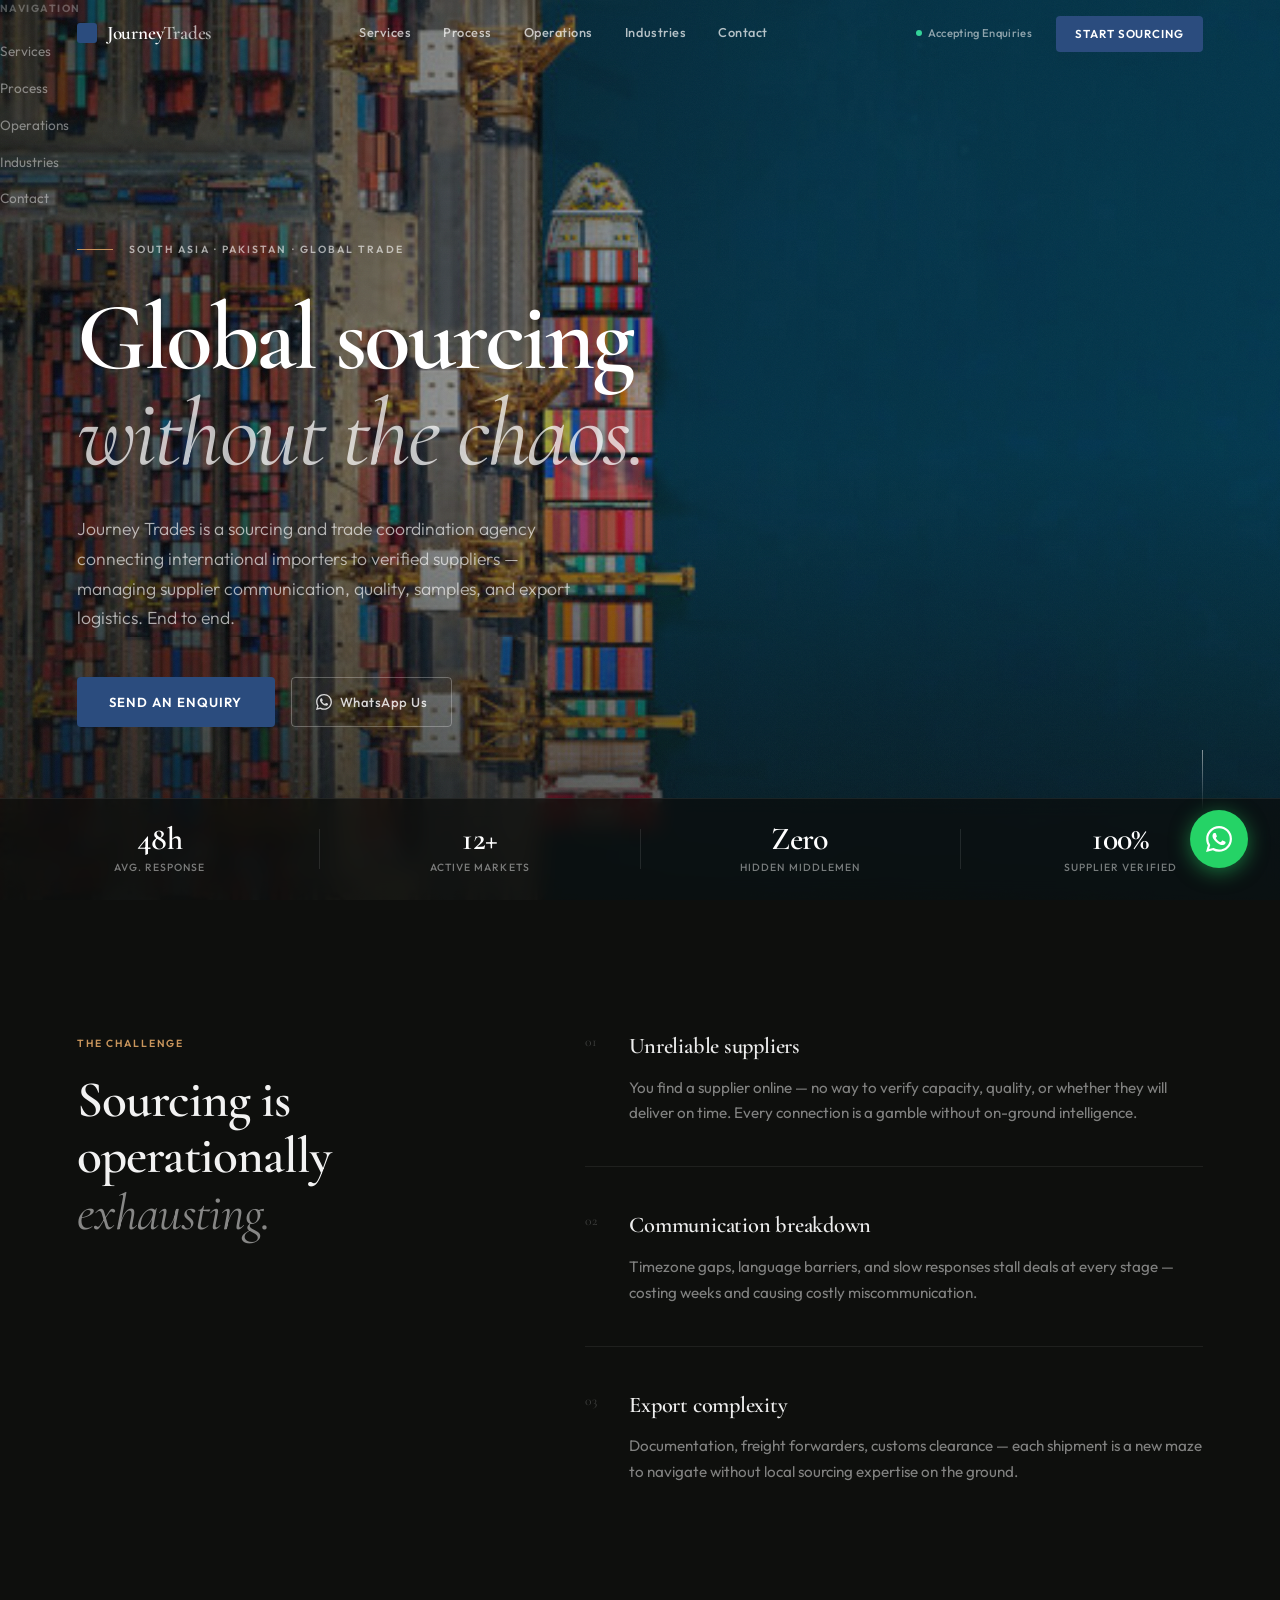
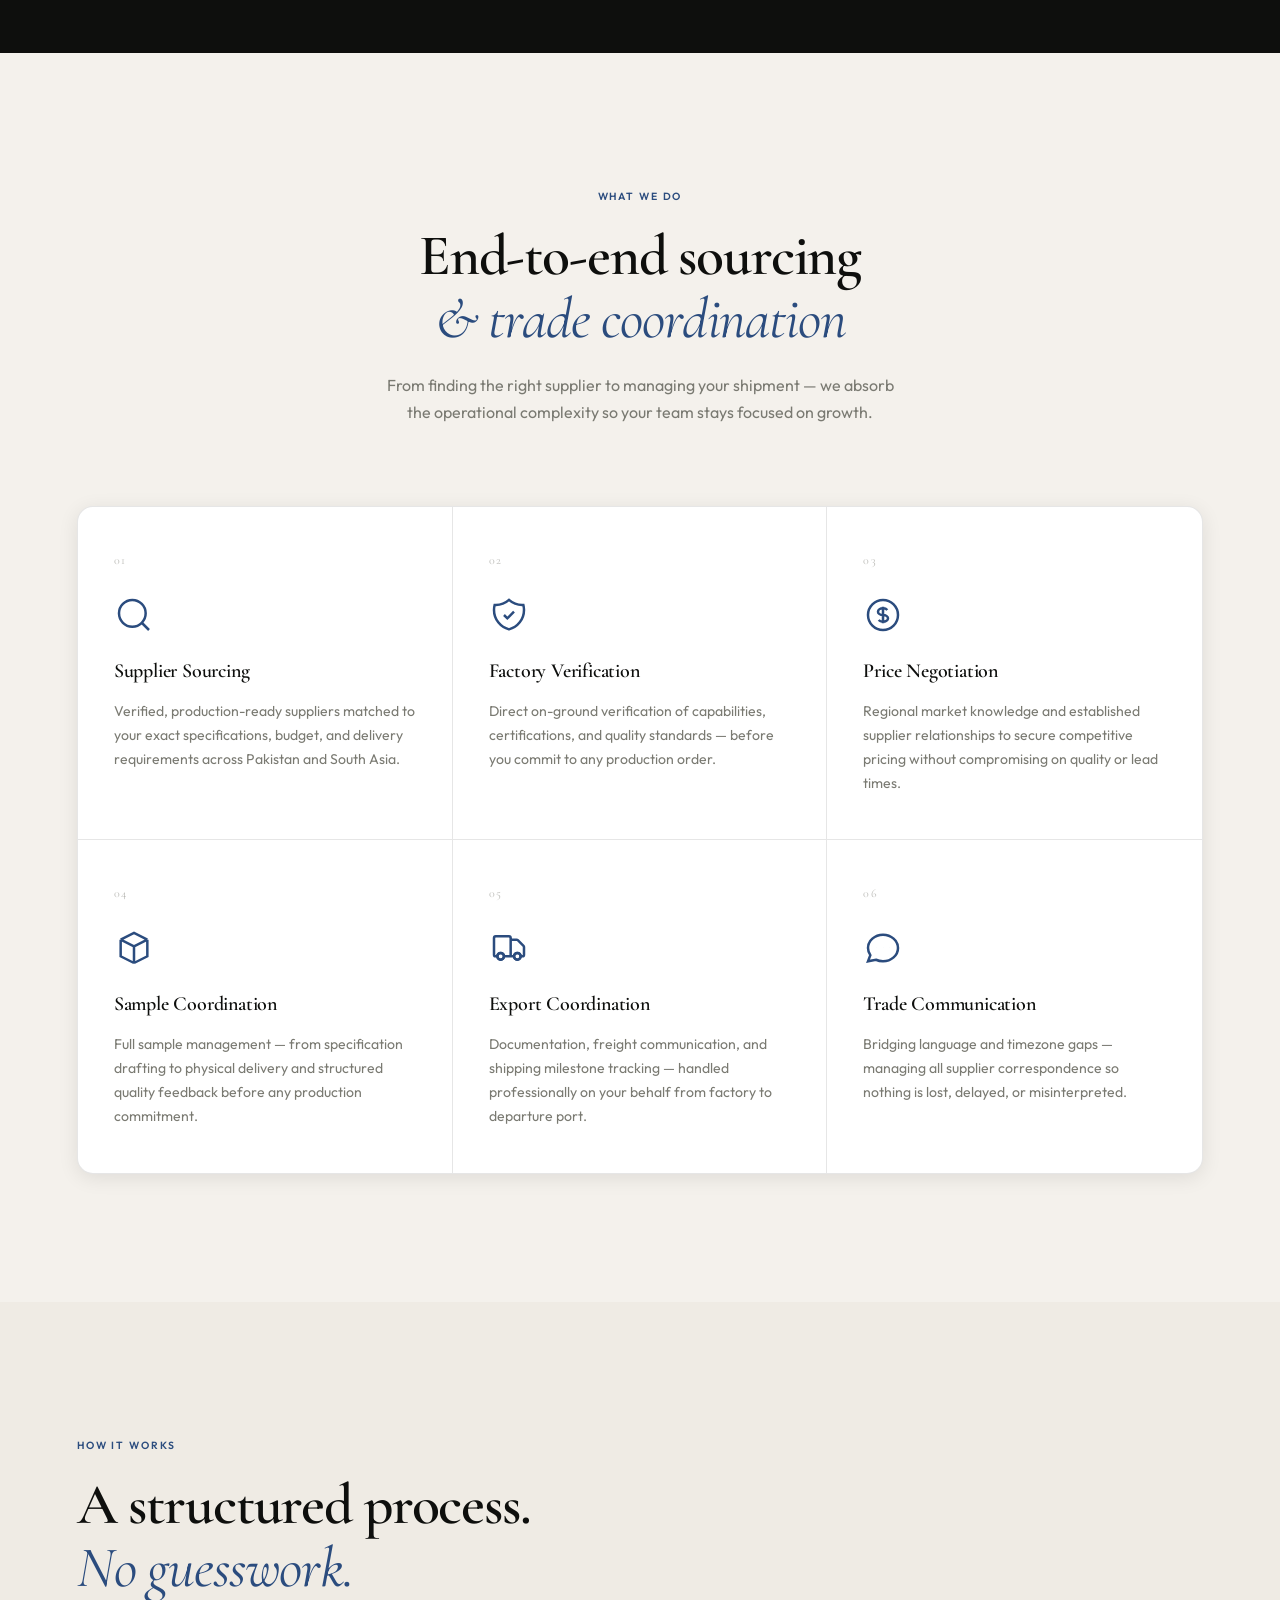
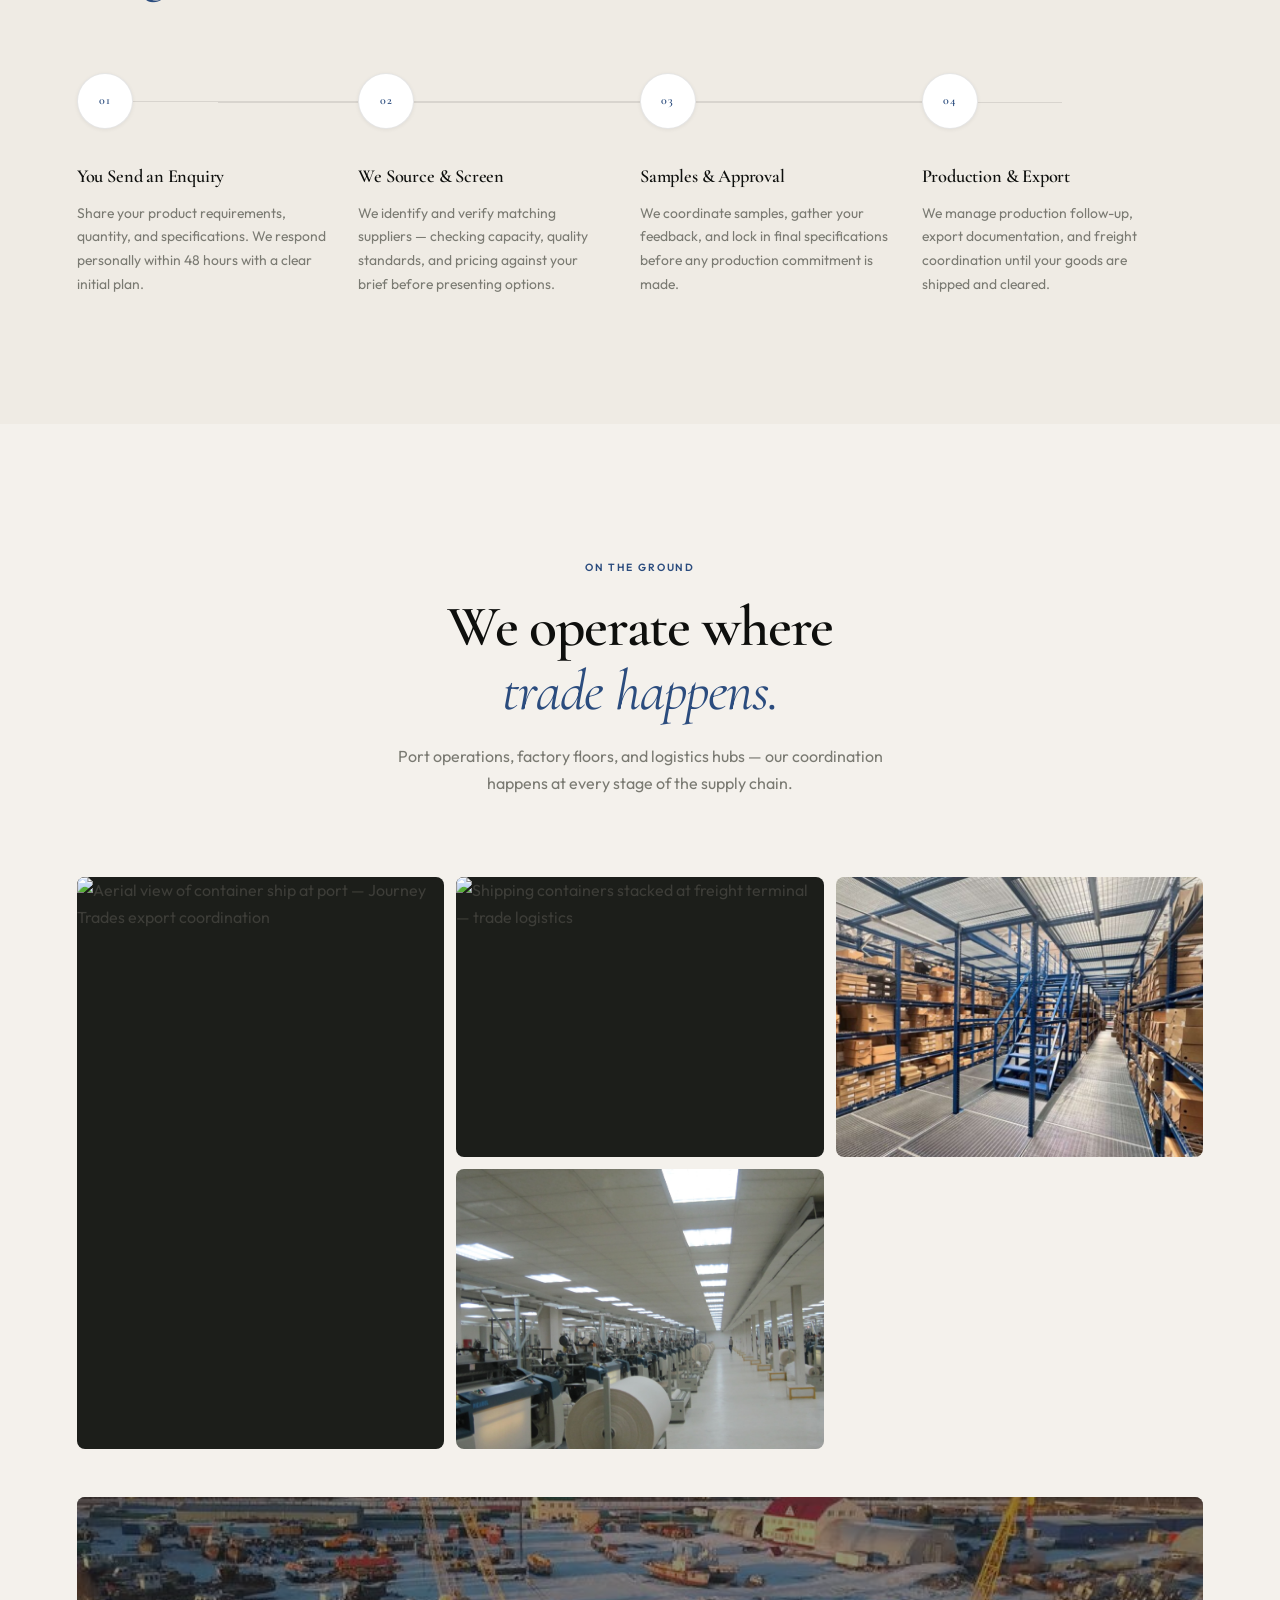
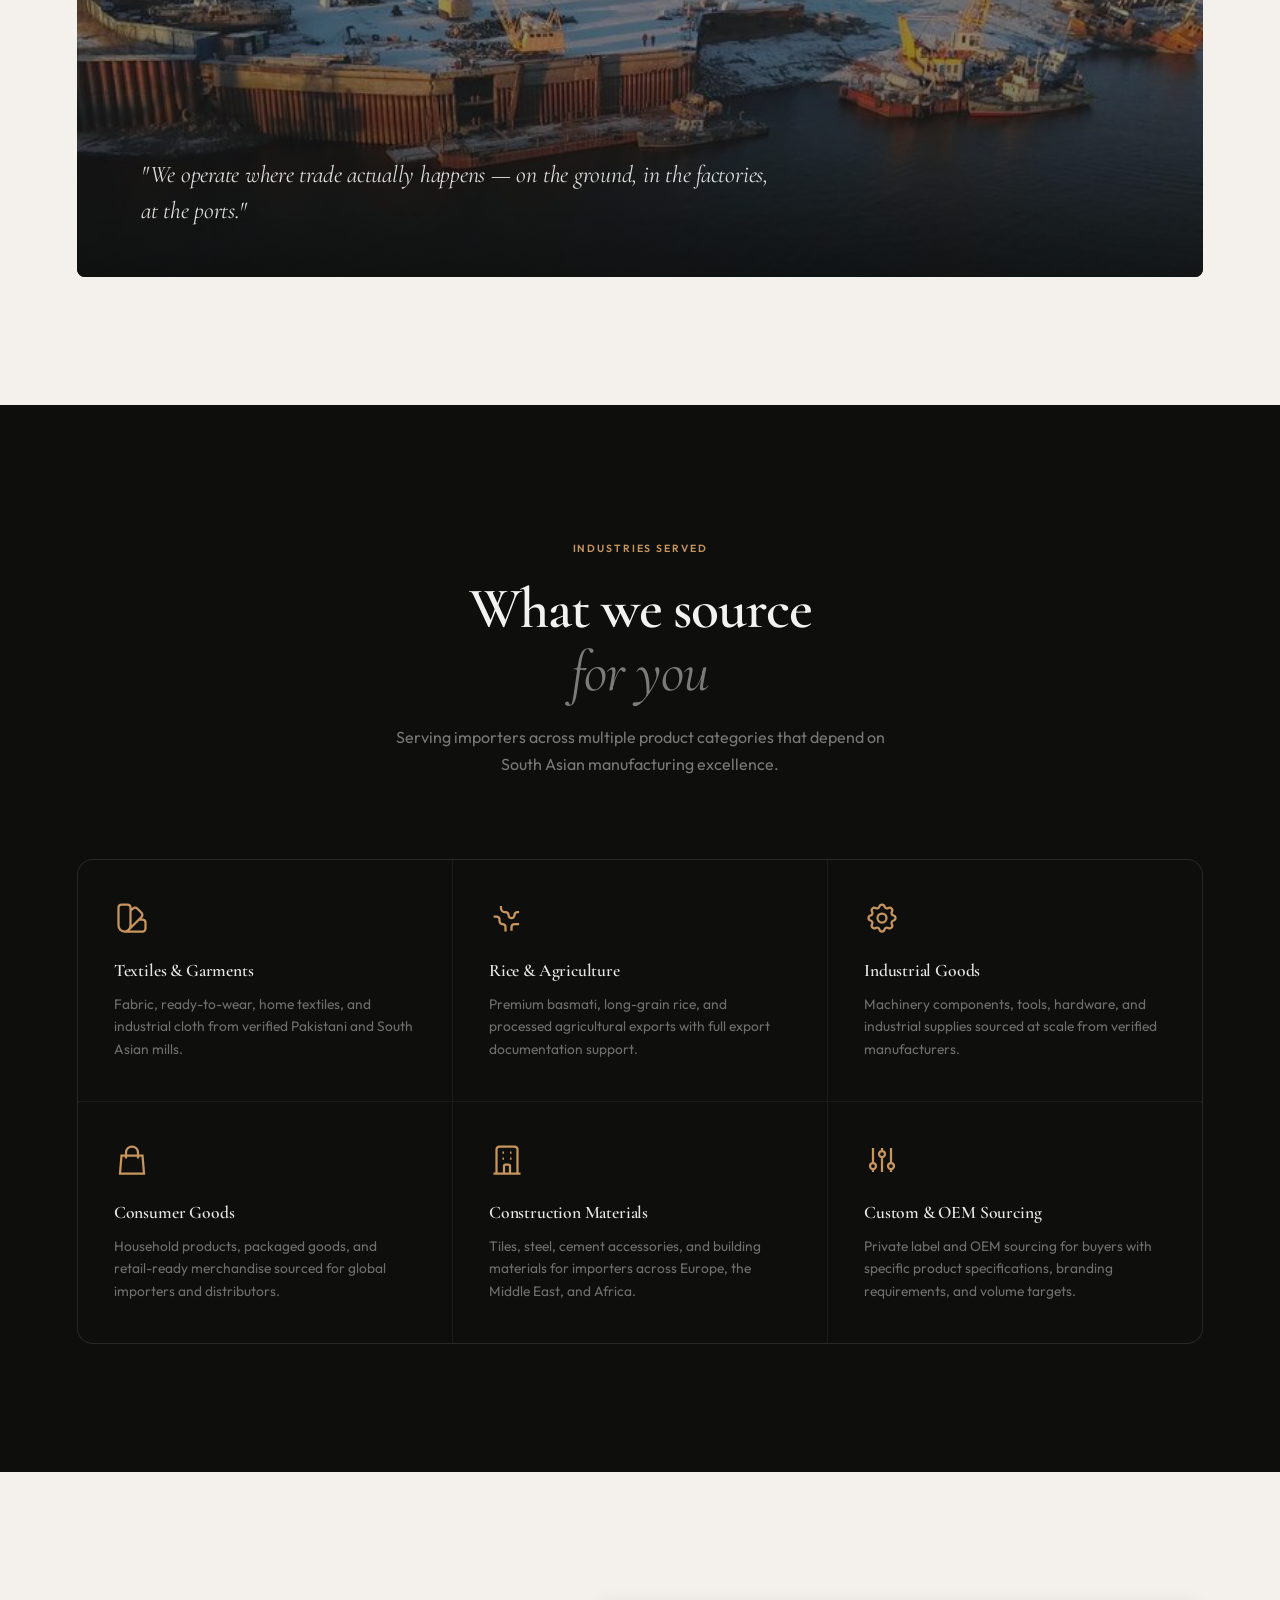
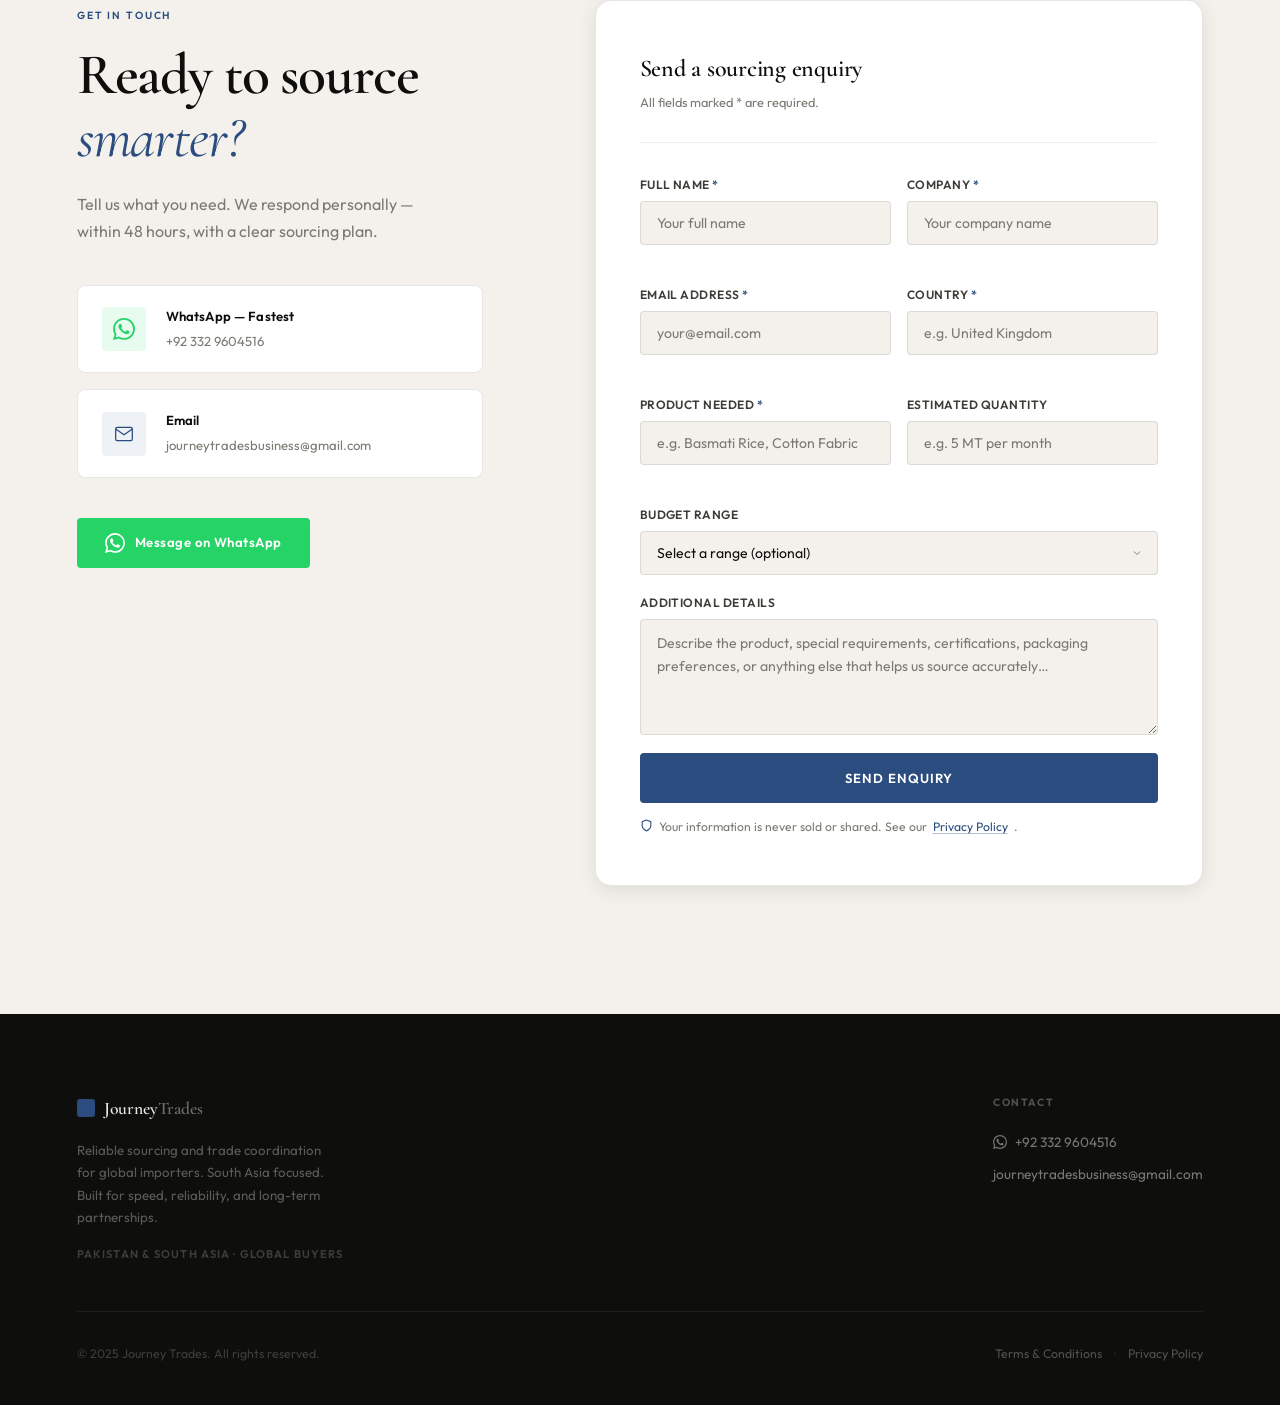
==== commit 720b1158: "Add files via upload" ====
--- a/index.html
+++ b/index.html
@@ -3,26 +3,18 @@
 <head>
   <meta charset="UTF-8">
   <meta name="viewport" content="width=device-width, initial-scale=1.0">
-
-  <!-- ── Primary SEO ─────────────────────────────────────── -->
   <title>Journey Trades — Sourcing Agency | Pakistan &amp; South Asia</title>
   <meta name="description" content="Journey Trades is a professional sourcing and trade coordination agency specialising in Pakistan and South Asia. We help global importers find verified suppliers, manage trade communication, coordinate samples, and handle export logistics — end to end.">
   <meta name="keywords" content="sourcing agency Pakistan, supplier verification South Asia, trade coordination, procurement support, export assistance, import sourcing, supplier sourcing, factory verification, Pakistan exports">
   <meta name="robots" content="index, follow, max-snippet:-1, max-image-preview:large">
   <meta name="author" content="Journey Trades">
-
-  <!-- ── Canonical ────────────────────────────────────────── -->
   <link rel="canonical" href="https://journeytrades.com/">
-
-  <!-- ── Favicon ──────────────────────────────────────────── -->
   <link rel="icon" type="image/x-icon" href="./assets/favicon/favicon.ico">
   <link rel="icon" type="image/png" sizes="32x32" href="./assets/favicon/favicon-32x32.png">
   <link rel="icon" type="image/png" sizes="16x16" href="./assets/favicon/favicon-16x16.png">
   <link rel="apple-touch-icon" sizes="180x180" href="./assets/favicon/apple-touch-icon.png">
   <link rel="manifest" href="./assets/favicon/site.webmanifest">
   <meta name="theme-color" content="#0E0F0D">
-
-  <!-- ── Open Graph ───────────────────────────────────────── -->
   <meta property="og:type" content="website">
   <meta property="og:site_name" content="Journey Trades">
   <meta property="og:title" content="Journey Trades — Global Sourcing & Trade Coordination Agency">
@@ -33,27 +25,18 @@
   <meta property="og:image:height" content="630">
   <meta property="og:image:alt" content="Journey Trades — Sourcing and Trade Coordination Agency">
   <meta property="og:locale" content="en_GB">
-
-  <!-- ── Twitter Card ─────────────────────────────────────── -->
   <meta name="twitter:card" content="summary_large_image">
   <meta name="twitter:site" content="@journeytrades">
   <meta name="twitter:title" content="Journey Trades — Global Sourcing & Trade Coordination Agency">
   <meta name="twitter:description" content="Verified suppliers. Managed communication. Export coordination. We handle the sourcing complexity so you stay focused.">
   <meta name="twitter:image" content="https://journeytrades.com/assets/images/og-image.jpg">
   <meta name="twitter:image:alt" content="Journey Trades — Sourcing Agency">
-
-  <!-- ── Fonts ────────────────────────────────────────────── -->
   <link rel="preconnect" href="https://fonts.googleapis.com">
   <link rel="preconnect" href="https://fonts.gstatic.com" crossorigin>
   <link href="https://fonts.googleapis.com/css2?family=Cormorant+Garamond:ital,wght@0,400;0,500;0,600;0,700;1,400;1,500&family=Outfit:wght@300;400;500;600;700&display=swap" rel="stylesheet">
-
-  <!-- ── Preload critical font display ───────────────────── -->
-  <link rel="preload" href="https://fonts.gstatic.com/s/cormorantgaramond/v16/co3YmX5slCNuHLi8bLeY9MK7whWMhyjornFLsS6V7w.woff2" as="font" type="font/woff2" crossorigin>
-
-  <!-- ── Stylesheet ───────────────────────────────────────── -->
-  <link rel="stylesheet" href="./style.css">
-
-  <!-- ── JSON-LD Structured Data ──────────────────────────── -->
+  <!-- ?v=2 bypasses Vercel CDN cache and all browser cache — REQUIRED after fixing CSS/JS -->
+  <link rel="stylesheet" href="./style.css?v=2">
+
   <script type="application/ld+json">
   {
     "@context": "https://schema.org",
@@ -89,18 +72,9 @@
           }
         ],
         "areaServed": [
-          {
-            "@type": "Country",
-            "name": "Pakistan"
-          },
-          {
-            "@type": "AdministrativeArea",
-            "name": "South Asia"
-          },
-          {
-            "@type": "AdministrativeArea",
-            "name": "Global"
-          }
+          { "@type": "Country", "name": "Pakistan" },
+          { "@type": "AdministrativeArea", "name": "South Asia" },
+          { "@type": "AdministrativeArea", "name": "Global" }
         ],
         "sameAs": []
       },
@@ -118,54 +92,12 @@
           "@type": "OfferCatalog",
           "name": "Sourcing & Trade Coordination Services",
           "itemListElement": [
-            {
-              "@type": "Offer",
-              "itemOffered": {
-                "@type": "Service",
-                "name": "Supplier Sourcing",
-                "description": "Identifying and connecting clients with verified, production-ready suppliers in South Asia matched to exact specifications, budget, and delivery requirements."
-              }
-            },
-            {
-              "@type": "Offer",
-              "itemOffered": {
-                "@type": "Service",
-                "name": "Factory Verification",
-                "description": "Direct on-ground verification of supplier capabilities, certifications, and quality standards before clients commit to a purchase."
-              }
-            },
-            {
-              "@type": "Offer",
-              "itemOffered": {
-                "@type": "Service",
-                "name": "Price Negotiation",
-                "description": "Regional market knowledge and supplier relationships to secure competitive pricing without compromising quality."
-              }
-            },
-            {
-              "@type": "Offer",
-              "itemOffered": {
-                "@type": "Service",
-                "name": "Sample Coordination",
-                "description": "Full sample management from specification drafting to physical delivery and quality feedback."
-              }
-            },
-            {
-              "@type": "Offer",
-              "itemOffered": {
-                "@type": "Service",
-                "name": "Export Coordination",
-                "description": "Documentation, freight communication, and shipping milestone tracking handled on behalf of clients."
-              }
-            },
-            {
-              "@type": "Offer",
-              "itemOffered": {
-                "@type": "Service",
-                "name": "Trade Communication Management",
-                "description": "Bridging language and timezone gaps by managing all supplier communication so nothing is lost or delayed."
-              }
-            }
+            { "@type": "Offer", "itemOffered": { "@type": "Service", "name": "Supplier Sourcing", "description": "Identifying and connecting clients with verified, production-ready suppliers in South Asia matched to exact specifications, budget, and delivery requirements." } },
+            { "@type": "Offer", "itemOffered": { "@type": "Service", "name": "Factory Verification", "description": "Direct on-ground verification of supplier capabilities, certifications, and quality standards before clients commit to a purchase." } },
+            { "@type": "Offer", "itemOffered": { "@type": "Service", "name": "Price Negotiation", "description": "Regional market knowledge and supplier relationships to secure competitive pricing without compromising quality." } },
+            { "@type": "Offer", "itemOffered": { "@type": "Service", "name": "Sample Coordination", "description": "Full sample management from specification drafting to physical delivery and quality feedback." } },
+            { "@type": "Offer", "itemOffered": { "@type": "Service", "name": "Export Coordination", "description": "Documentation, freight communication, and shipping milestone tracking handled on behalf of clients." } },
+            { "@type": "Offer", "itemOffered": { "@type": "Service", "name": "Trade Communication Management", "description": "Bridging language and timezone gaps by managing all supplier communication so nothing is lost or delayed." } }
           ]
         }
       },
@@ -177,10 +109,7 @@
         "description": "Journey Trades — Sourcing and trade coordination agency for global importers. Pakistan and South Asia specialist.",
         "publisher": { "@id": "https://journeytrades.com/#organization" },
         "inLanguage": "en-GB",
-        "potentialAction": {
-          "@type": "SearchAction",
-          "target": "https://journeytrades.com/#contact"
-        }
+        "potentialAction": { "@type": "SearchAction", "target": "https://journeytrades.com/#contact" }
       }
     ]
   }
@@ -189,20 +118,12 @@
 </head>
 <body>
 
-<!-- Skip to main content (accessibility) -->
-<a href="#hero" class="skip-link">Skip to main content</a>
-
-<!-- ═══════════════════════════════════════
-     NAVBAR
-═══════════════════════════════════════ -->
 <nav id="main-nav" role="navigation" aria-label="Main navigation">
   <div class="nav-inner">
-
-    <a href="./index.html" class="nav-logo" aria-label="Journey Trades — home">
+    <a href="./" class="nav-logo" aria-label="Journey Trades — home">
       <div class="nav-logo-mark" aria-hidden="true"></div>
       <span class="nav-logo-text">Journey<em>Trades</em></span>
     </a>
-
     <ul class="nav-links" role="list">
       <li><a href="#services">Services</a></li>
       <li><a href="#process">Process</a></li>
@@ -210,7 +131,6 @@
       <li><a href="#industries">Industries</a></li>
       <li><a href="#contact">Contact</a></li>
     </ul>
-
     <div class="nav-right">
       <span class="nav-badge" aria-hidden="true">
         <span class="nav-badge-dot"></span>
@@ -218,74 +138,45 @@
       </span>
       <a href="#contact" class="nav-cta">Start Sourcing</a>
     </div>
-
     <button type="button" class="hamburger" id="hamburger" aria-label="Toggle navigation menu" aria-expanded="false" aria-controls="mobile-nav">
       <span></span>
       <span></span>
     </button>
-
-  </div>
-
-  <!--
-    MOBILE NAV — moved INSIDE <nav> (was previously a sibling div after </nav>)
-
-    WHY: When mobile-nav was a sibling of <nav> with position:fixed, it lived in
-    the root compositing stack. Hero slides with will-change:transform were
-    promoted to GPU layers that Chrome painted on top of the mobile-nav background
-    in compositor order — making the background invisible (only text bled through).
-
-    FIX: By nesting mobile-nav inside the fixed <nav> element and using
-    position:absolute instead of position:fixed, mobile-nav inherits the nav's
-    GPU compositing layer (z-index:999). It is guaranteed to render above the
-    hero because its stacking context is the nav, which sits above the hero
-    in both z-index and compositor order. No z-index tricks needed.
-  -->
-  <div class="mobile-nav" id="mobile-nav" aria-hidden="true" role="dialog" aria-label="Mobile navigation menu">
-    <div class="mobile-nav-inner">
-      <a href="#services">Services</a>
-      <a href="#process">Process</a>
-      <a href="#operations">Operations</a>
-      <a href="#industries">Industries</a>
-      <a href="#contact">Contact</a>
-      <a href="#contact" class="mobile-nav-cta">Start Sourcing →</a>
-    </div>
-  </div>
-
+  </div>
 </nav>
 
-
-<!-- ═══════════════════════════════════════
-     HERO — Full-screen cinematic
-═══════════════════════════════════════ -->
+<div class="mobile-nav" id="mobile-nav" aria-hidden="true" role="dialog" aria-label="Mobile navigation menu">
+  <div class="mobile-nav-inner">
+    <a href="#services">Services</a>
+    <a href="#process">Process</a>
+    <a href="#operations">Operations</a>
+    <a href="#industries">Industries</a>
+    <a href="#contact">Contact</a>
+    <a href="#contact" class="mobile-nav-cta">Start Sourcing →</a>
+  </div>
+</div>
+
+
 <section class="hero" id="hero" aria-label="Journey Trades — Global Sourcing Agency">
-
-  <!-- Slideshow background -->
   <div class="hero-slideshow" aria-hidden="true">
     <div class="hero-slide active" data-src="./assets/images/hero-port.jpg"></div>
     <div class="hero-slide" data-src="./assets/images/hero-containers.jpg"></div>
     <div class="hero-slide" data-src="./assets/images/hero-factory.jpg"></div>
   </div>
-
-  <!-- Overlays -->
   <div class="hero-overlay" aria-hidden="true"></div>
   <div class="hero-grain" aria-hidden="true"></div>
-
-  <!-- Content -->
   <div class="hero-content">
     <div class="hero-eyebrow">
       <span class="hero-eyebrow-line" aria-hidden="true"></span>
       <span>South Asia · Pakistan · Global Trade</span>
     </div>
-
     <h1 class="hero-heading">
       Global sourcing<br>
       <em>without the chaos.</em>
     </h1>
-
     <p class="hero-sub">
       Journey Trades is a sourcing and trade coordination agency connecting international importers to verified suppliers — managing supplier communication, quality, samples, and export logistics. End to end.
     </p>
-
     <div class="hero-actions">
       <a href="#contact" class="btn-primary">Send an Enquiry</a>
       <a href="https://wa.me/923329604516" class="btn-ghost" target="_blank" rel="noopener noreferrer" aria-label="Contact Journey Trades on WhatsApp">
@@ -294,8 +185,6 @@
       </a>
     </div>
   </div>
-
-  <!-- Bottom bar: trust metrics -->
   <div class="hero-metrics" aria-label="Key performance indicators">
     <div class="hero-metric">
       <span class="hero-metric-num">48h</span>
@@ -317,18 +206,12 @@
       <span class="hero-metric-label">Supplier Verified</span>
     </div>
   </div>
-
-  <!-- Scroll indicator -->
   <div class="hero-scroll" aria-hidden="true">
     <span class="hero-scroll-line"></span>
   </div>
-
-</section>
-
-
-<!-- ═══════════════════════════════════════
-     PROBLEM SECTION
-═══════════════════════════════════════ -->
+</section>
+
+
 <section class="problem" id="problem" aria-labelledby="problem-heading">
   <div class="problem-inner">
     <div class="problem-left reveal">
@@ -362,86 +245,59 @@
 </section>
 
 
-<!-- ═══════════════════════════════════════
-     SERVICES
-═══════════════════════════════════════ -->
 <section class="services" id="services" aria-labelledby="services-heading">
   <div class="section-head reveal">
     <span class="section-tag">What We Do</span>
     <h2 id="services-heading" class="section-heading">End-to-end sourcing<br><em>&amp; trade coordination</em></h2>
     <p class="section-sub">From finding the right supplier to managing your shipment — we absorb the operational complexity so your team stays focused on growth.</p>
   </div>
-
   <div class="services-grid">
-
     <article class="service-card reveal">
       <div class="service-card-num" aria-hidden="true">01</div>
-      <div class="service-icon" aria-hidden="true">
-        <svg viewBox="0 0 24 24" fill="none" stroke="currentColor" stroke-width="1.5" aria-hidden="true"><circle cx="11" cy="11" r="8"/><path d="m21 21-4.35-4.35"/></svg>
-      </div>
+      <div class="service-icon" aria-hidden="true"><svg viewBox="0 0 24 24" fill="none" stroke="currentColor" stroke-width="1.5" aria-hidden="true"><circle cx="11" cy="11" r="8"/><path d="m21 21-4.35-4.35"/></svg></div>
       <h3>Supplier Sourcing</h3>
       <p>Verified, production-ready suppliers matched to your exact specifications, budget, and delivery requirements across Pakistan and South Asia.</p>
     </article>
-
     <article class="service-card reveal">
       <div class="service-card-num" aria-hidden="true">02</div>
-      <div class="service-icon" aria-hidden="true">
-        <svg viewBox="0 0 24 24" fill="none" stroke="currentColor" stroke-width="1.5" aria-hidden="true"><path d="M9 12l2 2 4-4m5.618-4.016A11.955 11.955 0 0112 2.944a11.955 11.955 0 01-8.618 3.04A12.02 12.02 0 003 9c0 5.591 3.824 10.29 9 11.622 5.176-1.332 9-6.03 9-11.622 0-1.042-.133-2.052-.382-3.016z"/></svg>
-      </div>
+      <div class="service-icon" aria-hidden="true"><svg viewBox="0 0 24 24" fill="none" stroke="currentColor" stroke-width="1.5" aria-hidden="true"><path d="M9 12l2 2 4-4m5.618-4.016A11.955 11.955 0 0112 2.944a11.955 11.955 0 01-8.618 3.04A12.02 12.02 0 003 9c0 5.591 3.824 10.29 9 11.622 5.176-1.332 9-6.03 9-11.622 0-1.042-.133-2.052-.382-3.016z"/></svg></div>
       <h3>Factory Verification</h3>
       <p>Direct on-ground verification of capabilities, certifications, and quality standards — before you commit to any production order.</p>
     </article>
-
     <article class="service-card reveal">
       <div class="service-card-num" aria-hidden="true">03</div>
-      <div class="service-icon" aria-hidden="true">
-        <svg viewBox="0 0 24 24" fill="none" stroke="currentColor" stroke-width="1.5" aria-hidden="true"><path d="M12 8c-1.657 0-3 .895-3 2s1.343 2 3 2 3 .895 3 2-1.343 2-3 2m0-8c1.11 0 2.08.402 2.599 1M12 8V7m0 1v8m0 0v1m0-1c-1.11 0-2.08-.402-2.599-1M21 12a9 9 0 11-18 0 9 9 0 0118 0z"/></svg>
-      </div>
+      <div class="service-icon" aria-hidden="true"><svg viewBox="0 0 24 24" fill="none" stroke="currentColor" stroke-width="1.5" aria-hidden="true"><path d="M12 8c-1.657 0-3 .895-3 2s1.343 2 3 2 3 .895 3 2-1.343 2-3 2m0-8c1.11 0 2.08.402 2.599 1M12 8V7m0 1v8m0 0v1m0-1c-1.11 0-2.08-.402-2.599-1M21 12a9 9 0 11-18 0 9 9 0 0118 0z"/></svg></div>
       <h3>Price Negotiation</h3>
       <p>Regional market knowledge and established supplier relationships to secure competitive pricing without compromising on quality or lead times.</p>
     </article>
-
     <article class="service-card reveal">
       <div class="service-card-num" aria-hidden="true">04</div>
-      <div class="service-icon" aria-hidden="true">
-        <svg viewBox="0 0 24 24" fill="none" stroke="currentColor" stroke-width="1.5" aria-hidden="true"><path d="M20 7l-8-4-8 4m16 0l-8 4m8-4v10l-8 4m0-10L4 7m8 4v10M4 7v10l8 4"/></svg>
-      </div>
+      <div class="service-icon" aria-hidden="true"><svg viewBox="0 0 24 24" fill="none" stroke="currentColor" stroke-width="1.5" aria-hidden="true"><path d="M20 7l-8-4-8 4m16 0l-8 4m8-4v10l-8 4m0-10L4 7m8 4v10M4 7v10l8 4"/></svg></div>
       <h3>Sample Coordination</h3>
       <p>Full sample management — from specification drafting to physical delivery and structured quality feedback before any production commitment.</p>
     </article>
-
     <article class="service-card reveal">
       <div class="service-card-num" aria-hidden="true">05</div>
-      <div class="service-icon" aria-hidden="true">
-        <svg viewBox="0 0 24 24" fill="none" stroke="currentColor" stroke-width="1.5" aria-hidden="true"><path d="M9 17a2 2 0 11-4 0 2 2 0 014 0zM19 17a2 2 0 11-4 0 2 2 0 014 0z"/><path d="M13 16V6a1 1 0 00-1-1H4a1 1 0 00-1 1v10a1 1 0 001 1h1m8-1a1 1 0 01-1 1H9m4-1V8a1 1 0 011-1h2.586a1 1 0 01.707.293l3.414 3.414a1 1 0 01.293.707V16a1 1 0 01-1 1h-1m-6-1a1 1 0 001 1h1M5 17a2 2 0 104 0m-4 0a2 2 0 114 0m6 0a2 2 0 104 0m-4 0a2 2 0 114 0"/></svg>
-      </div>
+      <div class="service-icon" aria-hidden="true"><svg viewBox="0 0 24 24" fill="none" stroke="currentColor" stroke-width="1.5" aria-hidden="true"><path d="M9 17a2 2 0 11-4 0 2 2 0 014 0zM19 17a2 2 0 11-4 0 2 2 0 014 0z"/><path d="M13 16V6a1 1 0 00-1-1H4a1 1 0 00-1 1v10a1 1 0 001 1h1m8-1a1 1 0 01-1 1H9m4-1V8a1 1 0 011-1h2.586a1 1 0 01.707.293l3.414 3.414a1 1 0 01.293.707V16a1 1 0 01-1 1h-1m-6-1a1 1 0 001 1h1M5 17a2 2 0 104 0m-4 0a2 2 0 114 0m6 0a2 2 0 104 0m-4 0a2 2 0 114 0"/></svg></div>
       <h3>Export Coordination</h3>
       <p>Documentation, freight communication, and shipping milestone tracking — handled professionally on your behalf from factory to departure port.</p>
     </article>
-
     <article class="service-card reveal">
       <div class="service-card-num" aria-hidden="true">06</div>
-      <div class="service-icon" aria-hidden="true">
-        <svg viewBox="0 0 24 24" fill="none" stroke="currentColor" stroke-width="1.5" aria-hidden="true"><path d="M8 12h.01M12 12h.01M16 12h.01M21 12c0 4.418-4.03 8-9 8a9.863 9.863 0 01-4.255-.949L3 20l1.395-3.72C3.512 15.042 3 13.574 3 12c0-4.418 4.03-8 9-8s9 3.582 9 8z"/></svg>
-      </div>
+      <div class="service-icon" aria-hidden="true"><svg viewBox="0 0 24 24" fill="none" stroke="currentColor" stroke-width="1.5" aria-hidden="true"><path d="M8 12h.01M12 12h.01M16 12h.01M21 12c0 4.418-4.03 8-9 8a9.863 9.863 0 01-4.255-.949L3 20l1.395-3.72C3.512 15.042 3 13.574 3 12c0-4.418 4.03-8 9-8s9 3.582 9 8z"/></svg></div>
       <h3>Trade Communication</h3>
       <p>Bridging language and timezone gaps — managing all supplier correspondence so nothing is lost, delayed, or misinterpreted.</p>
     </article>
-
-  </div>
-</section>
-
-
-<!-- ═══════════════════════════════════════
-     PROCESS
-═══════════════════════════════════════ -->
+  </div>
+</section>
+
+
 <section class="process" id="process" aria-labelledby="process-heading">
   <div class="process-inner">
     <div class="section-head reveal">
       <span class="section-tag">How It Works</span>
       <h2 id="process-heading" class="section-heading">A structured process.<br><em>No guesswork.</em></h2>
     </div>
-
     <div class="process-steps">
       <div class="process-step reveal">
         <div class="process-step-num" aria-hidden="true">01</div>
@@ -472,107 +328,73 @@
 </section>
 
 
-<!-- ═══════════════════════════════════════
-     OPERATIONS GALLERY
-═══════════════════════════════════════ -->
 <section class="operations" id="operations" aria-labelledby="operations-heading">
   <div class="section-head reveal">
     <span class="section-tag">On the Ground</span>
     <h2 id="operations-heading" class="section-heading">We operate where<br><em>trade happens.</em></h2>
     <p class="section-sub">Port operations, factory floors, and logistics hubs — our coordination happens at every stage of the supply chain.</p>
   </div>
-
   <div class="gallery-grid">
     <div class="gallery-item gallery-tall">
-      <img src="./assets/images/ops-port.jpg"
-           alt="Aerial view of container ship at port — Journey Trades export coordination"
-           loading="lazy" width="600" height="840">
+      <img src="./assets/images/ops-port.jpg" alt="Aerial view of container ship at port — Journey Trades export coordination" loading="lazy" width="600" height="840">
       <div class="gallery-caption">Port Operations</div>
     </div>
     <div class="gallery-item">
-      <img src="./assets/images/ops-containers.jpg"
-           alt="Shipping containers stacked at freight terminal — trade logistics"
-           loading="lazy" width="600" height="420">
+      <img src="./assets/images/ops-containers.jpg" alt="Shipping containers stacked at freight terminal — trade logistics" loading="lazy" width="600" height="420">
       <div class="gallery-caption">Freight &amp; Containers</div>
     </div>
     <div class="gallery-item">
-      <img src="./assets/images/ops-warehouse.jpg"
-           alt="Warehouse interior with organised goods — supplier warehouse inspection"
-           loading="lazy" width="600" height="420">
+      <img src="./assets/images/ops-warehouse.jpg" alt="Warehouse interior with organised goods — supplier warehouse inspection" loading="lazy" width="600" height="420">
       <div class="gallery-caption">Warehouse &amp; Storage</div>
     </div>
     <div class="gallery-item">
-      <img src="./assets/images/ops-factory-floor.jpg"
-           alt="Factory floor with textile production equipment — factory verification"
-           loading="lazy" width="600" height="420">
+      <img src="./assets/images/ops-factory-floor.jpg" alt="Factory floor with textile production equipment — factory verification" loading="lazy" width="600" height="420">
       <div class="gallery-caption">Factory Inspection</div>
     </div>
   </div>
-
-  <!-- Full-width cinematic strip -->
   <div class="gallery-strip reveal">
-    <img src="./assets/images/strip-port-wide.jpg"
-         alt="Aerial panoramic view of active container port — Journey Trades operational reach"
-         loading="lazy" width="1600" height="480">
+    <img src="./assets/images/strip-port-wide.jpg" alt="Aerial panoramic view of active container port — Journey Trades operational reach" loading="lazy" width="1600" height="480">
     <div class="gallery-strip-overlay">
-      <blockquote>
-        "We operate where trade actually happens — on the ground, in the factories, at the ports."
-      </blockquote>
-    </div>
-  </div>
-</section>
-
-
-<!-- ═══════════════════════════════════════
-     INDUSTRIES
-═══════════════════════════════════════ -->
+      <blockquote>"We operate where trade actually happens — on the ground, in the factories, at the ports."</blockquote>
+    </div>
+  </div>
+</section>
+
+
 <section class="industries" id="industries" aria-labelledby="industries-heading">
   <div class="section-head reveal">
     <span class="section-tag">Industries Served</span>
     <h2 id="industries-heading" class="section-heading">What we source<br><em>for you</em></h2>
     <p class="section-sub">Serving importers across multiple product categories that depend on South Asian manufacturing excellence.</p>
   </div>
-
   <div class="industries-grid">
     <div class="industry-item reveal">
-      <div class="industry-icon" aria-hidden="true">
-        <svg viewBox="0 0 24 24" fill="none" stroke="currentColor" stroke-width="1.5"><path d="M7 21a4 4 0 01-4-4V5a2 2 0 012-2h4a2 2 0 012 2v12a4 4 0 01-4 4zm0 0h12a2 2 0 002-2v-4a2 2 0 00-2-2h-2.343M11 7.343l1.657-1.657a2 2 0 012.828 0l2.829 2.829a2 2 0 010 2.828l-8.486 8.485M7 17h.01"/></svg>
-      </div>
+      <div class="industry-icon" aria-hidden="true"><svg viewBox="0 0 24 24" fill="none" stroke="currentColor" stroke-width="1.5"><path d="M7 21a4 4 0 01-4-4V5a2 2 0 012-2h4a2 2 0 012 2v12a4 4 0 01-4 4zm0 0h12a2 2 0 002-2v-4a2 2 0 00-2-2h-2.343M11 7.343l1.657-1.657a2 2 0 012.828 0l2.829 2.829a2 2 0 010 2.828l-8.486 8.485M7 17h.01"/></svg></div>
       <h4>Textiles &amp; Garments</h4>
       <p>Fabric, ready-to-wear, home textiles, and industrial cloth from verified Pakistani and South Asian mills.</p>
     </div>
     <div class="industry-item reveal">
-      <div class="industry-icon" aria-hidden="true">
-        <svg viewBox="0 0 24 24" fill="none" stroke="currentColor" stroke-width="1.5"><path d="M3.055 11H5a2 2 0 012 2v1a2 2 0 002 2 2 2 0 012 2v2.945M8 3.935V5.5A2.5 2.5 0 0010.5 8h.5a2 2 0 012 2 2 2 0 104 0 2 2 0 012-2h1.064M15 20.488V18a2 2 0 012-2h3.064"/></svg>
-      </div>
+      <div class="industry-icon" aria-hidden="true"><svg viewBox="0 0 24 24" fill="none" stroke="currentColor" stroke-width="1.5"><path d="M3.055 11H5a2 2 0 012 2v1a2 2 0 002 2 2 2 0 012 2v2.945M8 3.935V5.5A2.5 2.5 0 0010.5 8h.5a2 2 0 012 2 2 2 0 104 0 2 2 0 012-2h1.064M15 20.488V18a2 2 0 012-2h3.064"/></svg></div>
       <h4>Rice &amp; Agriculture</h4>
       <p>Premium basmati, long-grain rice, and processed agricultural exports with full export documentation support.</p>
     </div>
     <div class="industry-item reveal">
-      <div class="industry-icon" aria-hidden="true">
-        <svg viewBox="0 0 24 24" fill="none" stroke="currentColor" stroke-width="1.5"><path d="M10.325 4.317c.426-1.756 2.924-1.756 3.35 0a1.724 1.724 0 002.573 1.066c1.543-.94 3.31.826 2.37 2.37a1.724 1.724 0 001.065 2.572c1.756.426 1.756 2.924 0 3.35a1.724 1.724 0 00-1.066 2.573c.94 1.543-.826 3.31-2.37 2.37a1.724 1.724 0 00-2.572 1.065c-.426 1.756-2.924 1.756-3.35 0a1.724 1.724 0 00-2.573-1.066c-1.543.94-3.31-.826-2.37-2.37a1.724 1.724 0 00-1.065-2.572c-1.756-.426-1.756-2.924 0-3.35a1.724 1.724 0 001.066-2.573c-.94-1.543.826-3.31 2.37-2.37.996.608 2.296.07 2.572-1.065z"/><circle cx="12" cy="12" r="3"/></svg>
-      </div>
+      <div class="industry-icon" aria-hidden="true"><svg viewBox="0 0 24 24" fill="none" stroke="currentColor" stroke-width="1.5"><path d="M10.325 4.317c.426-1.756 2.924-1.756 3.35 0a1.724 1.724 0 002.573 1.066c1.543-.94 3.31.826 2.37 2.37a1.724 1.724 0 001.065 2.572c1.756.426 1.756 2.924 0 3.35a1.724 1.724 0 00-1.066 2.573c.94 1.543-.826 3.31-2.37 2.37a1.724 1.724 0 00-2.572 1.065c-.426 1.756-2.924 1.756-3.35 0a1.724 1.724 0 00-2.573-1.066c-1.543.94-3.31-.826-2.37-2.37a1.724 1.724 0 00-1.065-2.572c-1.756-.426-1.756-2.924 0-3.35a1.724 1.724 0 001.066-2.573c-.94-1.543.826-3.31 2.37-2.37.996.608 2.296.07 2.572-1.065z"/><circle cx="12" cy="12" r="3"/></svg></div>
       <h4>Industrial Goods</h4>
       <p>Machinery components, tools, hardware, and industrial supplies sourced at scale from verified manufacturers.</p>
     </div>
     <div class="industry-item reveal">
-      <div class="industry-icon" aria-hidden="true">
-        <svg viewBox="0 0 24 24" fill="none" stroke="currentColor" stroke-width="1.5"><path d="M16 11V7a4 4 0 00-8 0v4M5 9h14l1 12H4L5 9z"/></svg>
-      </div>
+      <div class="industry-icon" aria-hidden="true"><svg viewBox="0 0 24 24" fill="none" stroke="currentColor" stroke-width="1.5"><path d="M16 11V7a4 4 0 00-8 0v4M5 9h14l1 12H4L5 9z"/></svg></div>
       <h4>Consumer Goods</h4>
       <p>Household products, packaged goods, and retail-ready merchandise sourced for global importers and distributors.</p>
     </div>
     <div class="industry-item reveal">
-      <div class="industry-icon" aria-hidden="true">
-        <svg viewBox="0 0 24 24" fill="none" stroke="currentColor" stroke-width="1.5"><path d="M19 21V5a2 2 0 00-2-2H7a2 2 0 00-2 2v16m14 0h2m-2 0h-5m-9 0H3m2 0h5M9 7h1m-1 4h1m4-4h1m-1 4h1m-5 10v-5a1 1 0 011-1h2a1 1 0 011 1v5m-4 0h4"/></svg>
-      </div>
+      <div class="industry-icon" aria-hidden="true"><svg viewBox="0 0 24 24" fill="none" stroke="currentColor" stroke-width="1.5"><path d="M19 21V5a2 2 0 00-2-2H7a2 2 0 00-2 2v16m14 0h2m-2 0h-5m-9 0H3m2 0h5M9 7h1m-1 4h1m4-4h1m-1 4h1m-5 10v-5a1 1 0 011-1h2a1 1 0 011 1v5m-4 0h4"/></svg></div>
       <h4>Construction Materials</h4>
       <p>Tiles, steel, cement accessories, and building materials for importers across Europe, the Middle East, and Africa.</p>
     </div>
     <div class="industry-item reveal">
-      <div class="industry-icon" aria-hidden="true">
-        <svg viewBox="0 0 24 24" fill="none" stroke="currentColor" stroke-width="1.5"><path d="M12 6V4m0 2a2 2 0 100 4m0-4a2 2 0 110 4m-6 8a2 2 0 100-4m0 4a2 2 0 110-4m0 4v2m0-6V4m6 6v10m6-2a2 2 0 100-4m0 4a2 2 0 110-4m0 4v2m0-6V4"/></svg>
-      </div>
+      <div class="industry-icon" aria-hidden="true"><svg viewBox="0 0 24 24" fill="none" stroke="currentColor" stroke-width="1.5"><path d="M12 6V4m0 2a2 2 0 100 4m0-4a2 2 0 110 4m-6 8a2 2 0 100-4m0 4a2 2 0 110-4m0 4v2m0-6V4m6 6v10m6-2a2 2 0 100-4m0 4a2 2 0 110-4m0 4v2m0-6V4"/></svg></div>
       <h4>Custom &amp; OEM Sourcing</h4>
       <p>Private label and OEM sourcing for buyers with specific product specifications, branding requirements, and volume targets.</p>
     </div>
@@ -580,18 +402,12 @@
 </section>
 
 
-<!-- ═══════════════════════════════════════
-     CONTACT
-═══════════════════════════════════════ -->
 <section class="contact" id="contact" aria-labelledby="contact-heading">
   <div class="contact-inner">
-
-    <!-- Left: Info -->
     <div class="contact-left reveal">
       <span class="section-tag">Get in Touch</span>
       <h2 id="contact-heading" class="section-heading">Ready to source<br><em>smarter?</em></h2>
       <p class="section-sub">Tell us what you need. We respond personally — within 48 hours, with a clear sourcing plan.</p>
-
       <div class="contact-channels">
         <a href="https://wa.me/923329604516" class="contact-channel" target="_blank" rel="noopener noreferrer" aria-label="Contact Journey Trades via WhatsApp — +92 332 9604516">
           <div class="contact-channel-icon wa" aria-hidden="true">
@@ -612,16 +428,13 @@
           </div>
         </a>
       </div>
-
       <a href="https://wa.me/923329604516" class="btn-wa" target="_blank" rel="noopener noreferrer" aria-label="Message Journey Trades on WhatsApp">
         <svg width="20" height="20" viewBox="0 0 24 24" fill="#fff" aria-hidden="true"><path d="M17.472 14.382c-.297-.149-1.758-.867-2.03-.967-.273-.099-.471-.148-.67.15-.197.297-.767.966-.94 1.164-.173.199-.347.223-.644.075-.297-.15-1.255-.463-2.39-1.475-.883-.788-1.48-1.761-1.653-2.059-.173-.297-.018-.458.13-.606.134-.133.298-.347.446-.52.149-.174.198-.298.298-.497.099-.198.05-.371-.025-.52-.075-.149-.669-1.612-.916-2.207-.242-.579-.487-.5-.669-.51-.173-.008-.371-.01-.57-.01-.198 0-.52.074-.792.372-.272.297-1.04 1.016-1.04 2.479 0 1.462 1.065 2.875 1.213 3.074.149.198 2.096 3.2 5.077 4.487.709.306 1.262.489 1.694.625.712.227 1.36.195 1.871.118.571-.085 1.758-.719 2.006-1.413.248-.694.248-1.289.173-1.413-.074-.124-.272-.198-.57-.347m-5.421 7.403h-.004a9.87 9.87 0 01-5.031-1.378l-.361-.214-3.741.982.998-3.648-.235-.374a9.86 9.86 0 01-1.51-5.26c.001-5.45 4.436-9.884 9.888-9.884 2.64 0 5.122 1.03 6.988 2.898a9.825 9.825 0 012.893 6.994c-.003 5.45-4.437 9.884-9.885 9.884m8.413-18.297A11.815 11.815 0 0012.05 0C5.495 0 .16 5.335.157 11.892c0 2.096.547 4.142 1.588 5.945L.057 24l6.305-1.654a11.882 11.882 0 005.683 1.448h.005c6.554 0 11.89-5.335 11.893-11.893a11.821 11.821 0 00-3.48-8.413z"/></svg>
         Message on WhatsApp
       </a>
     </div>
 
-    <!-- Right: Form -->
     <div class="contact-form reveal">
-      <!-- Success State -->
       <div class="form-success" id="form-success" role="alert" aria-live="polite" aria-atomic="true">
         <svg width="32" height="32" viewBox="0 0 24 24" fill="none" stroke="#22c55e" stroke-width="2" aria-hidden="true"><path d="M9 12l2 2 4-4m6 2a9 9 0 11-18 0 9 9 0 0118 0z"/></svg>
         <div>
@@ -629,28 +442,16 @@
           <span>We'll respond within 48 hours.</span>
         </div>
       </div>
-
-      <!-- The Form -->
-      <form
-        id="enquiry-form"
-        action="https://formsubmit.co/journeytradesbusiness@gmail.com"
-        method="POST"
-        novalidate
-        aria-label="Sourcing enquiry form"
-      >
-        <!-- FormSubmit configuration -->
+      <form id="enquiry-form" action="https://formsubmit.co/journeytradesbusiness@gmail.com" method="POST" novalidate aria-label="Sourcing enquiry form">
         <input type="hidden" name="_subject" value="New Sourcing Enquiry — Journey Trades">
         <input type="hidden" name="_captcha" value="false">
         <input type="hidden" name="_template" value="table">
         <input type="hidden" name="_next" value="https://journeytrades.com/#contact">
-        <!-- Anti-spam honeypot — must remain hidden -->
         <input type="text" name="_honey" style="display:none" tabindex="-1" autocomplete="off" aria-hidden="true">
-
         <div class="form-header">
           <h3>Send a sourcing enquiry</h3>
           <p>All fields marked <span aria-hidden="true">*</span><span class="sr-only">with an asterisk</span> are required.</p>
         </div>
-
         <div class="form-row">
           <div class="form-group">
             <label for="name">Full Name <span class="req" aria-hidden="true">*</span></label>
@@ -663,7 +464,6 @@
             <span class="form-error" role="alert"></span>
           </div>
         </div>
-
         <div class="form-row">
           <div class="form-group">
             <label for="email">Email Address <span class="req" aria-hidden="true">*</span></label>
@@ -676,7 +476,6 @@
             <span class="form-error" role="alert"></span>
           </div>
         </div>
-
         <div class="form-row">
           <div class="form-group">
             <label for="product">Product Needed <span class="req" aria-hidden="true">*</span></label>
@@ -688,7 +487,6 @@
             <input type="text" id="quantity" name="quantity" placeholder="e.g. 5 MT per month">
           </div>
         </div>
-
         <div class="form-group">
           <label for="budget">Budget Range</label>
           <select id="budget" name="budget_range">
@@ -700,12 +498,10 @@
             <option value="Not decided yet">Not decided yet</option>
           </select>
         </div>
-
         <div class="form-group">
           <label for="message">Additional Details</label>
           <textarea id="message" name="message" placeholder="Describe the product, special requirements, certifications, packaging preferences, or anything else that helps us source accurately…" rows="4"></textarea>
         </div>
-
         <button type="submit" class="form-submit" id="form-submit-btn">
           <span class="btn-text">Send Enquiry</span>
           <span class="btn-loading" aria-hidden="true">
@@ -713,36 +509,26 @@
             Sending…
           </span>
         </button>
-
         <p class="form-privacy-line">
-          <svg width="13" height="13" viewBox="0 0 24 24" fill="none" stroke="currentColor" stroke-width="2" aria-hidden="true">
-            <path d="M12 22s8-4 8-10V5l-8-3-8 3v7c0 6 8 10 8 10z"/>
-          </svg>
-          Your information is never sold or shared. See our
-          <a href="./privacy.html">Privacy Policy</a>.
+          <svg width="13" height="13" viewBox="0 0 24 24" fill="none" stroke="currentColor" stroke-width="2" aria-hidden="true"><path d="M12 22s8-4 8-10V5l-8-3-8 3v7c0 6 8 10 8 10z"/></svg>
+          Your information is never sold or shared. See our <a href="./privacy">Privacy Policy</a>.
         </p>
-
       </form>
     </div>
-
-  </div>
-</section>
-
-
-<!-- ═══════════════════════════════════════
-     FOOTER
-═══════════════════════════════════════ -->
+  </div>
+</section>
+
+
 <footer>
   <div class="footer-inner">
     <div class="footer-brand">
-      <a href="./index.html" class="footer-logo" aria-label="Journey Trades — home">
+      <a href="./" class="footer-logo" aria-label="Journey Trades — home">
         <div class="footer-logo-mark" aria-hidden="true"></div>
         <span class="footer-logo-text">Journey<em>Trades</em></span>
       </a>
       <p>Reliable sourcing and trade coordination for global importers. South Asia focused. Built for speed, reliability, and long-term partnerships.</p>
       <div class="footer-region">Pakistan &amp; South Asia · Global Buyers</div>
     </div>
-
     <nav class="footer-nav" aria-label="Footer navigation">
       <h5>Navigation</h5>
       <ul>
@@ -753,7 +539,6 @@
         <li><a href="#contact">Contact</a></li>
       </ul>
     </nav>
-
     <div class="footer-contact-col">
       <h5>Contact</h5>
       <a href="https://wa.me/923329604516" target="_blank" rel="noopener noreferrer" aria-label="WhatsApp Journey Trades — +92 332 9604516">
@@ -763,25 +548,21 @@
       <a href="mailto:journeytradesbusiness@gmail.com">journeytradesbusiness@gmail.com</a>
     </div>
   </div>
-
   <div class="footer-bottom">
     <p>© 2025 Journey Trades. All rights reserved.</p>
     <div class="footer-legal-links">
-      <a href="./terms.html">Terms &amp; Conditions</a>
+      <a href="./terms">Terms &amp; Conditions</a>
       <span aria-hidden="true">·</span>
-      <a href="./privacy.html">Privacy Policy</a>
+      <a href="./privacy">Privacy Policy</a>
     </div>
   </div>
 </footer>
 
-
-<!-- ═══════════════════════════════════════
-     FLOATING WHATSAPP
-═══════════════════════════════════════ -->
 <a href="https://wa.me/923329604516" class="floating-wa" target="_blank" rel="noopener noreferrer" aria-label="Chat with Journey Trades on WhatsApp">
   <svg width="26" height="26" viewBox="0 0 24 24" fill="#fff" aria-hidden="true"><path d="M17.472 14.382c-.297-.149-1.758-.867-2.03-.967-.273-.099-.471-.148-.67.15-.197.297-.767.966-.94 1.164-.173.199-.347.223-.644.075-.297-.15-1.255-.463-2.39-1.475-.883-.788-1.48-1.761-1.653-2.059-.173-.297-.018-.458.13-.606.134-.133.298-.347.446-.52.149-.174.198-.298.298-.497.099-.198.05-.371-.025-.52-.075-.149-.669-1.612-.916-2.207-.242-.579-.487-.5-.669-.51-.173-.008-.371-.01-.57-.01-.198 0-.52.074-.792.372-.272.297-1.04 1.016-1.04 2.479 0 1.462 1.065 2.875 1.213 3.074.149.198 2.096 3.2 5.077 4.487.709.306 1.262.489 1.694.625.712.227 1.36.195 1.871.118.571-.085 1.758-.719 2.006-1.413.248-.694.248-1.289.173-1.413-.074-.124-.272-.198-.57-.347m-5.421 7.403h-.004a9.87 9.87 0 01-5.031-1.378l-.361-.214-3.741.982.998-3.648-.235-.374a9.86 9.86 0 01-1.51-5.26c.001-5.45 4.436-9.884 9.888-9.884 2.64 0 5.122 1.03 6.988 2.898a9.825 9.825 0 012.893 6.994c-.003 5.45-4.437 9.884-9.885 9.884m8.413-18.297A11.815 11.815 0 0012.05 0C5.495 0 .16 5.335.157 11.892c0 2.096.547 4.142 1.588 5.945L.057 24l6.305-1.654a11.882 11.882 0 005.683 1.448h.005c6.554 0 11.89-5.335 11.893-11.893a11.821 11.821 0 00-3.48-8.413z"/></svg>
 </a>
 
-<script src="./script.js"></script>
+<!-- ?v=2 forces fresh fetch of script — bypasses all cache layers -->
+<script src="./script.js?v=2"></script>
 </body>
 </html>
--- a/style.css
+++ b/style.css
@@ -1,8 +1,18 @@
 /* ═══════════════════════════════════════════════════════════
-   JOURNEY TRADES — style.css
+   JOURNEY TRADES — style.css  v2
    Premium B2B sourcing website
    Design: cinematic · editorial · minimal · trustworthy
    Fonts: Cormorant Garamond (display) + Outfit (body)
+
+   FIXES v2:
+   - Added .nav-backdrop (full-screen dimmer behind mobile-nav).
+     Fixes click-outside-to-close on mobile.
+   - .mobile-nav: added background-color hardcoded fallback alongside
+     var(--bg) — certain Android Chromium versions fail to paint
+     CSS-variable backgrounds on GPU-composited position:fixed layers.
+     Also added will-change and isolation:isolate to force a clean
+     compositing layer, preventing the "transparent nav" bug.
+   - z-index hierarchy enforced: nav(100) > mobile-nav(99) > backdrop(98).
 ═══════════════════════════════════════════════════════════ */
 
 
@@ -167,7 +177,7 @@
 nav {
   position: fixed;
   top: 0; left: 0; right: 0;
-  z-index: 999;
+  z-index: 100;
   height: var(--nav-h);
   transition: background 0.4s ease, box-shadow 0.4s ease, border-color 0.4s ease;
   border-bottom: 1px solid transparent;
@@ -366,48 +376,86 @@
 .hamburger.open span:nth-child(2) { transform: translateY(-7.5px) rotate(-45deg); }
 
 
+/* ── NAV BACKDROP ───────────────────────────────────────── */
+/*
+  Full-screen dimmer injected by JS between the nav (z:100)
+  and the page content. Provides:
+  1. Visual context that the menu is a modal-like layer.
+  2. Tap-outside-to-close on mobile (wired in script.js).
+
+  DESKTOP: display:none — never shown above 860px because
+  the hamburger and mobile-nav are also hidden at that width.
+
+  MOBILE (≤ 860px): display:block, toggled via .open class.
+  opacity transition handles the fade; pointer-events:auto
+  on .open ensures the tap target is active only when visible.
+*/
+.nav-backdrop {
+  display: none;           /* hidden on desktop */
+  position: fixed;
+  inset: 0;
+  z-index: 98;             /* below mobile-nav(99) and nav(100) */
+  background: rgba(14,15,13,0.55);
+  backdrop-filter: blur(3px);
+  -webkit-backdrop-filter: blur(3px);
+  opacity: 0;
+  pointer-events: none;
+  transition: opacity 0.3s ease;
+  /* No will-change — backdrop is a simple fade, not GPU-intensive */
+}
+
+.nav-backdrop.open {
+  opacity: 1;
+  pointer-events: auto;
+}
+
+
 /* ── MOBILE NAV ─────────────────────────────────────────── */
 /*
- * ARCHITECTURE CHANGE: position:fixed → position:absolute
- *
- * The mobile-nav is now nested inside <nav id="main-nav"> in the HTML.
- * <nav> is position:fixed with z-index:999, so it has its own GPU
- * compositing layer above the entire page.
- *
- * mobile-nav with position:absolute + top:100% drops it directly below
- * the nav bar and inherits the nav's compositing layer. It is therefore
- * ALWAYS visually above the hero — no z-index tricks, no will-change
- * conflicts, no GPU compositor order issues. This is the correct,
- * permanent fix for the background-not-rendering bug.
- */
+  FIX: Added background-color with hardcoded fallback alongside var(--bg).
+  On certain Android Chromium versions, CSS custom properties fail to paint
+  on GPU-composited layers (position:fixed + will-change:transform).
+  The hardcoded #F4F1EC guarantees the background always renders.
+
+  FIX: Added will-change:transform,opacity to promote the element to its
+  own compositing layer BEFORE the animation starts. Without this, the
+  browser promotes it mid-animation causing the background paint to be
+  skipped in the first frame (the "transparent nav" bug from Image 1).
+
+  FIX: isolation:isolate creates a new stacking context, preventing
+  any child element from accidentally bleeding outside the panel.
+*/
 .mobile-nav {
-  position: absolute; /* relative to the fixed <nav> parent */
-  top: 100%;          /* starts exactly at the bottom edge of the nav bar */
-  left: 0;
-  right: 0;
-
-  /* No z-index needed — inherits nav's stacking context (z-index:999) */
-
-  background: #F4F1EC;
-  background: var(--bg, #F4F1EC);
-  border-bottom: 1px solid var(--border, #e5e1d8);
-  box-shadow: 0 16px 40px rgba(14,15,13,0.18);
-
-  transform: translateY(-10px);
+  position: fixed;
+  top: var(--nav-h);
+  left: 0; right: 0;
+  z-index: 99;
+  background-color: #F4F1EC;            /* hardcoded fallback — CRITICAL */
+  background: var(--bg);               /* CSS var override if supported */
+  border-bottom: 1px solid var(--border);
+  box-shadow: 0 16px 40px rgba(14,15,13,0.15);
+  transform: translateY(-8px);
   opacity: 0;
   pointer-events: none;
   visibility: hidden;
+  isolation: isolate;                  /* new stacking context */
+  will-change: transform, opacity;     /* promote to GPU layer upfront */
+  /*
+    display:none in base (desktop) — restored to display:block in the
+    860px breakpoint. We do NOT rely on display for the open/close
+    animation; opacity + visibility handle that.
+  */
   display: none;
   transition:
     transform 0.3s cubic-bezier(0.23, 1, 0.32, 1),
-    opacity 0.3s ease,
+    opacity   0.3s ease,
     visibility 0.3s;
 }
 
 .mobile-nav.open {
   transform: translateY(0);
   opacity: 1;
-  pointer-events: all;
+  pointer-events: auto;
   visibility: visible;
 }
 
@@ -462,15 +510,7 @@
   justify-content: center;
   align-items: flex-start;
   overflow: hidden;
-  background: var(--dark); /* Fallback if images fail */
-  /*
-   * isolation: isolate creates an explicit stacking context for the hero.
-   * This confines all z-index ordering of hero children (slides, overlay,
-   * grain, content) to within the hero element, preventing any accidental
-   * compositing interaction with fixed-position elements above the hero
-   * (such as the nav and mobile-nav).
-   */
-  isolation: isolate;
+  background: var(--dark);
 }
 
 /* ── Slideshow background ── */
@@ -491,12 +531,7 @@
   transition:
     opacity 1.4s cubic-bezier(0.4, 0, 0.2, 1),
     transform 8s cubic-bezier(0.25, 0.46, 0.45, 0.94);
-  /*
-   * REMOVED: will-change: opacity, transform
-   * This was causing hero GPU compositing layers to paint above the
-   * mobile-nav despite z-index:1000, making the nav background invisible.
-   * CSS transitions still animate the hero correctly without this hint.
-   */
+  will-change: opacity, transform;
 }
 
 .hero-slide.active {
@@ -509,13 +544,11 @@
   position: absolute;
   inset: 0;
   z-index: 1;
-  /* Gradient: dark left + dark bottom */
   background:
     linear-gradient(105deg, rgba(10,12,10,0.75) 0%, rgba(10,12,10,0.30) 55%, rgba(10,12,10,0.15) 100%),
     linear-gradient(to top, rgba(10,12,10,0.65) 0%, transparent 50%);
 }
 
-/* Subtle film grain texture */
 .hero-grain {
   position: absolute;
   inset: 0;
@@ -830,10 +863,7 @@
   overflow: hidden;
 }
 
-/* Remove right border on col 3 */
 .service-card:nth-child(3n) { border-right: none; }
-
-/* Remove bottom border on last row */
 .service-card:nth-child(n+4) { border-bottom: none; }
 
 .service-card::after {
@@ -866,10 +896,7 @@
   margin-bottom: 1.25rem;
 }
 
-.service-icon svg {
-  width: 100%;
-  height: 100%;
-}
+.service-icon svg { width: 100%; height: 100%; }
 
 .service-card h3 {
   font-family: var(--font-display);
@@ -909,7 +936,6 @@
   position: relative;
 }
 
-/* Connecting horizontal rule */
 .process-steps::before {
   content: '';
   position: absolute;
@@ -995,9 +1021,7 @@
   gap: 12px;
 }
 
-.gallery-tall {
-  grid-row: span 2;
-}
+.gallery-tall { grid-row: span 2; }
 
 .gallery-item {
   position: relative;
@@ -1014,9 +1038,7 @@
   display: block;
 }
 
-.gallery-item:hover img {
-  transform: scale(1.06);
-}
+.gallery-item:hover img { transform: scale(1.06); }
 
 .gallery-caption {
   position: absolute;
@@ -1034,7 +1056,6 @@
 
 .gallery-item:hover .gallery-caption { opacity: 1; }
 
-/* Full-width cinematic strip */
 .gallery-strip {
   max-width: var(--max-w);
   margin: 0 auto;
@@ -1116,9 +1137,7 @@
   transition: background 0.25s;
 }
 
-.industry-item:hover {
-  background: rgba(255,255,255,0.04);
-}
+.industry-item:hover { background: rgba(255,255,255,0.04); }
 
 .industry-icon {
   width: 36px;
@@ -1127,10 +1146,7 @@
   margin-bottom: 1.25rem;
 }
 
-.industry-icon svg {
-  width: 100%;
-  height: 100%;
-}
+.industry-icon svg { width: 100%; height: 100%; }
 
 .industry-item h4 {
   font-family: var(--font-display);
@@ -1165,7 +1181,6 @@
   align-items: start;
 }
 
-/* Left */
 .contact-left .section-sub { max-width: 380px; }
 
 .contact-channels {
@@ -1248,7 +1263,7 @@
   box-shadow: 0 6px 24px rgba(37,211,102,0.4);
 }
 
-/* Right: Form */
+/* Form */
 .contact-form {
   background: var(--surface);
   border: 1px solid var(--border);
@@ -1316,9 +1331,7 @@
 }
 
 .form-group input::placeholder,
-.form-group textarea::placeholder {
-  color: var(--text-muted);
-}
+.form-group textarea::placeholder { color: var(--text-muted); }
 
 .form-group input:focus,
 .form-group select:focus,
@@ -1355,7 +1368,6 @@
   min-height: 1rem;
 }
 
-/* Submit button */
 .form-submit {
   width: 100%;
   height: 50px;
@@ -1398,7 +1410,6 @@
 
 @keyframes spin { to { transform: rotate(360deg); } }
 
-/* Success state */
 .form-success {
   display: none;
   align-items: flex-start;
@@ -1412,22 +1423,10 @@
 
 .form-success.visible { display: flex; }
 
-.form-success > div {
-  display: flex;
-  flex-direction: column;
-  gap: 4px;
-}
-
-.form-success strong {
-  font-size: 0.9rem;
-  font-weight: 600;
-  color: var(--text-head);
-}
-
-.form-success span {
-  font-size: 0.83rem;
-  color: var(--text-muted);
-}
+.form-success > div { display: flex; flex-direction: column; gap: 4px; }
+
+.form-success strong { font-size: 0.9rem; font-weight: 600; color: var(--text-head); }
+.form-success span   { font-size: 0.83rem; color: var(--text-muted); }
 
 
 /* ═══════════════════════════════════════════════════════════
@@ -1451,7 +1450,6 @@
   margin-bottom: 2rem;
 }
 
-/* Logo */
 .footer-logo {
   display: inline-flex;
   align-items: center;
@@ -1542,12 +1540,8 @@
 }
 
 .footer-bottom p,
-.footer-bottom span {
-  font-size: 0.77rem;
-  color: rgba(255,255,255,0.2);
-}
-
-/* Legal links in footer */
+.footer-bottom span { font-size: 0.77rem; color: rgba(255,255,255,0.2); }
+
 .footer-legal-links {
   display: flex;
   align-items: center;
@@ -1562,10 +1556,8 @@
 }
 
 .footer-legal-links a:hover { color: rgba(255,255,255,0.65); }
-
-.footer-legal-links span { color: rgba(255,255,255,0.12); }
-
-/* Form privacy trust line */
+.footer-legal-links span    { color: rgba(255,255,255,0.12); }
+
 .form-privacy-line {
   display: flex;
   align-items: flex-start;
@@ -1576,11 +1568,7 @@
   line-height: 1.6;
 }
 
-.form-privacy-line svg {
-  flex-shrink: 0;
-  margin-top: 2px;
-  color: var(--accent);
-}
+.form-privacy-line svg { flex-shrink: 0; margin-top: 2px; color: var(--accent); }
 
 .form-privacy-line a {
   color: var(--accent);
@@ -1590,9 +1578,7 @@
   transition: text-decoration-color 0.2s;
 }
 
-.form-privacy-line a:hover {
-  text-decoration-color: var(--accent);
-}
+.form-privacy-line a:hover { text-decoration-color: var(--accent); }
 
 
 /* ═══════════════════════════════════════════════════════════
@@ -1646,30 +1632,18 @@
    RESPONSIVE — TABLET (≤ 1100px)
 ═══════════════════════════════════════════════════════════ */
 @media (max-width: 1100px) {
-  :root {
-    --pad-x: 5%;
-  }
-
-  .problem-inner {
-    grid-template-columns: 1fr;
-    gap: 3.5rem;
-  }
-
-  .services-grid {
-    grid-template-columns: repeat(2, 1fr);
-  }
-
-  /* Fix grid borders for 2-col layout */
+  :root { --pad-x: 5%; }
+
+  .problem-inner { grid-template-columns: 1fr; gap: 3.5rem; }
+
+  .services-grid { grid-template-columns: repeat(2, 1fr); }
+
   .service-card:nth-child(3n)   { border-right: 1px solid var(--border); }
   .service-card:nth-child(2n)   { border-right: none; }
   .service-card:nth-child(n+4)  { border-bottom: 1px solid var(--border); }
   .service-card:nth-child(n+5)  { border-bottom: none; }
 
-  .process-steps {
-    grid-template-columns: repeat(2, 1fr);
-    gap: 3rem;
-  }
-
+  .process-steps { grid-template-columns: repeat(2, 1fr); gap: 3rem; }
   .process-steps::before { display: none; }
   .process-step-line { display: none; }
 
@@ -1677,17 +1651,11 @@
     grid-template-columns: 1fr 1fr;
     grid-template-rows: 280px 280px 280px;
   }
-
   .gallery-tall { grid-row: span 2; }
 
-  .industries-grid {
-    grid-template-columns: repeat(2, 1fr);
-  }
-
-  .contact-inner {
-    grid-template-columns: 1fr;
-    gap: 4rem;
-  }
+  .industries-grid { grid-template-columns: repeat(2, 1fr); }
+
+  .contact-inner { grid-template-columns: 1fr; gap: 4rem; }
 }
 
 
@@ -1695,71 +1663,53 @@
    RESPONSIVE — MOBILE (≤ 860px)
 ═══════════════════════════════════════════════════════════ */
 @media (max-width: 860px) {
-  /* Nav */
+  /* Nav — show hamburger, hide desktop items */
   .nav-links  { display: none; }
   .nav-badge  { display: none; }
   .nav-cta    { display: none; }
   .hamburger  { display: flex; }
 
-  /* Restore mobile-nav to block so it can be toggled open by JS */
-  .mobile-nav { display: block; }
+  /* Restore mobile-nav and backdrop to block so JS can toggle them */
+  .mobile-nav   { display: block; }
+  .nav-backdrop { display: block; }
 
   /* Hero */
   .hero { min-height: 100svh; }
-
   .hero-heading { font-size: clamp(2.4rem, 9vw, 4rem); }
 
   .hero-metrics {
     display: grid;
     grid-template-columns: 1fr 1fr;
   }
-
   .hero-metric-div { display: none; }
-
   .hero-scroll { display: none; }
 
-  /* Problem */
-  .problem { padding: 5rem var(--pad-x-sm); }
+  /* Sections */
+  .problem   { padding: 5rem var(--pad-x-sm); }
   .problem-inner { gap: 3rem; }
 
-  /* Services */
-  .services { padding: 5rem var(--pad-x-sm); }
+  .services  { padding: 5rem var(--pad-x-sm); }
   .services-grid { grid-template-columns: 1fr; }
   .service-card { border-right: none !important; border-bottom: 1px solid var(--border) !important; }
   .service-card:last-child { border-bottom: none !important; }
 
-  /* Process */
-  .process { padding: 5rem var(--pad-x-sm); }
-  .process-steps {
-    grid-template-columns: 1fr;
-    gap: 2.5rem;
-  }
-
-  /* Gallery */
+  .process   { padding: 5rem var(--pad-x-sm); }
+  .process-steps { grid-template-columns: 1fr; gap: 2.5rem; }
+
   .operations { padding: 5rem var(--pad-x-sm); }
-
-  .gallery-grid {
-    grid-template-columns: 1fr;
-    grid-template-rows: auto;
-  }
-
+  .gallery-grid { grid-template-columns: 1fr; grid-template-rows: auto; }
   .gallery-tall { grid-row: span 1; }
   .gallery-item { height: 260px; }
-
   .gallery-strip { height: 260px; }
   .gallery-strip-overlay { padding: 2rem; }
 
-  /* Industries */
   .industries { padding: 5rem var(--pad-x-sm); }
   .industries-grid { grid-template-columns: 1fr; }
 
-  /* Contact */
   .contact { padding: 5rem var(--pad-x-sm); }
 
-  /* Footer */
   .footer-inner { flex-direction: column; gap: 2.5rem; }
 
-  /* Float */
   .floating-wa { bottom: 1.5rem; right: 1.5rem; width: 52px; height: 52px; }
 }
 
@@ -1768,25 +1718,15 @@
    RESPONSIVE — SMALL MOBILE (≤ 480px)
 ═══════════════════════════════════════════════════════════ */
 @media (max-width: 480px) {
-  .hero-heading { font-size: clamp(2rem, 10vw, 2.8rem); }
-
-  .hero-sub { font-size: 0.9rem; }
-
-  .hero-actions { flex-direction: column; align-items: flex-start; }
-
+  .hero-heading  { font-size: clamp(2rem, 10vw, 2.8rem); }
+  .hero-sub      { font-size: 0.9rem; }
+  .hero-actions  { flex-direction: column; align-items: flex-start; }
   .btn-primary, .btn-ghost { width: 100%; justify-content: center; }
-
-  .hero-metrics { grid-template-columns: 1fr 1fr; }
-
-  /* Reduce the large section-head bottom gap on small screens */
-  .section-head { margin-bottom: 3rem; }
-
-  .form-row { grid-template-columns: 1fr; }
-
-  .contact-form { padding: 1.75rem 1.5rem; }
-
+  .hero-metrics  { grid-template-columns: 1fr 1fr; }
+  .section-head  { margin-bottom: 3rem; }
+  .form-row      { grid-template-columns: 1fr; }
+  .contact-form  { padding: 1.75rem 1.5rem; }
   .gallery-strip { height: 200px; }
-
   .footer-bottom { flex-direction: column; align-items: flex-start; }
 }
 
@@ -1797,15 +1737,11 @@
 @media (min-width: 1600px) {
   :root { --pad-x: 7%; }
   .section-heading { font-size: 4.2rem; }
-  .hero-heading { font-size: 7.5rem; }
+  .hero-heading    { font-size: 7.5rem; }
 }
 
 
 /* ── FOCUS VISIBLE ──────────────────────────────────────── */
-/*
-  Provide visible focus rings for keyboard users without
-  interfering with mouse/touch interactions.
-*/
 :focus { outline: none; }
 
 :focus-visible {
@@ -1832,7 +1768,7 @@
 }
 
 
-/* ── SKIP LINK (accessibility) ──────────────────────────── */
+/* ── SKIP LINK ──────────────────────────────────────────── */
 .skip-link {
   position: absolute;
   top: -100%;
@@ -1848,15 +1784,14 @@
   transition: top 0.2s;
 }
 
-.skip-link:focus {
-  top: 0;
-}
+.skip-link:focus { top: 0; }
 
 
 /* ── PRINT ──────────────────────────────────────────────── */
 @media print {
   nav,
   .mobile-nav,
+  .nav-backdrop,
   .floating-wa,
   .hero-slideshow,
   .hero-grain,
@@ -1877,13 +1812,10 @@
   }
 
   .hero-heading { color: #000; font-size: 2.5rem; }
-  .hero-sub { color: #333; }
-
-  body { background: #fff; color: #000; }
-
-  a { color: #000; text-decoration: underline; }
-
-  .reveal { opacity: 1 !important; transform: none !important; }
+  .hero-sub     { color: #333; }
+  body          { background: #fff; color: #000; }
+  a             { color: #000; text-decoration: underline; }
+  .reveal       { opacity: 1 !important; transform: none !important; }
 }
 
 
@@ -1894,13 +1826,7 @@
     transition-duration: 0.01ms !important;
   }
 
-  .reveal {
-    opacity: 1;
-    transform: none;
-  }
-
-  .hero-slide {
-    transition: opacity 0.3s !important;
-    transform: none !important;
-  }
-}
+  .reveal      { opacity: 1; transform: none; }
+  .hero-slide  { transition: opacity 0.3s !important; transform: none !important; }
+  .nav-backdrop { transition: none !important; }
+}
